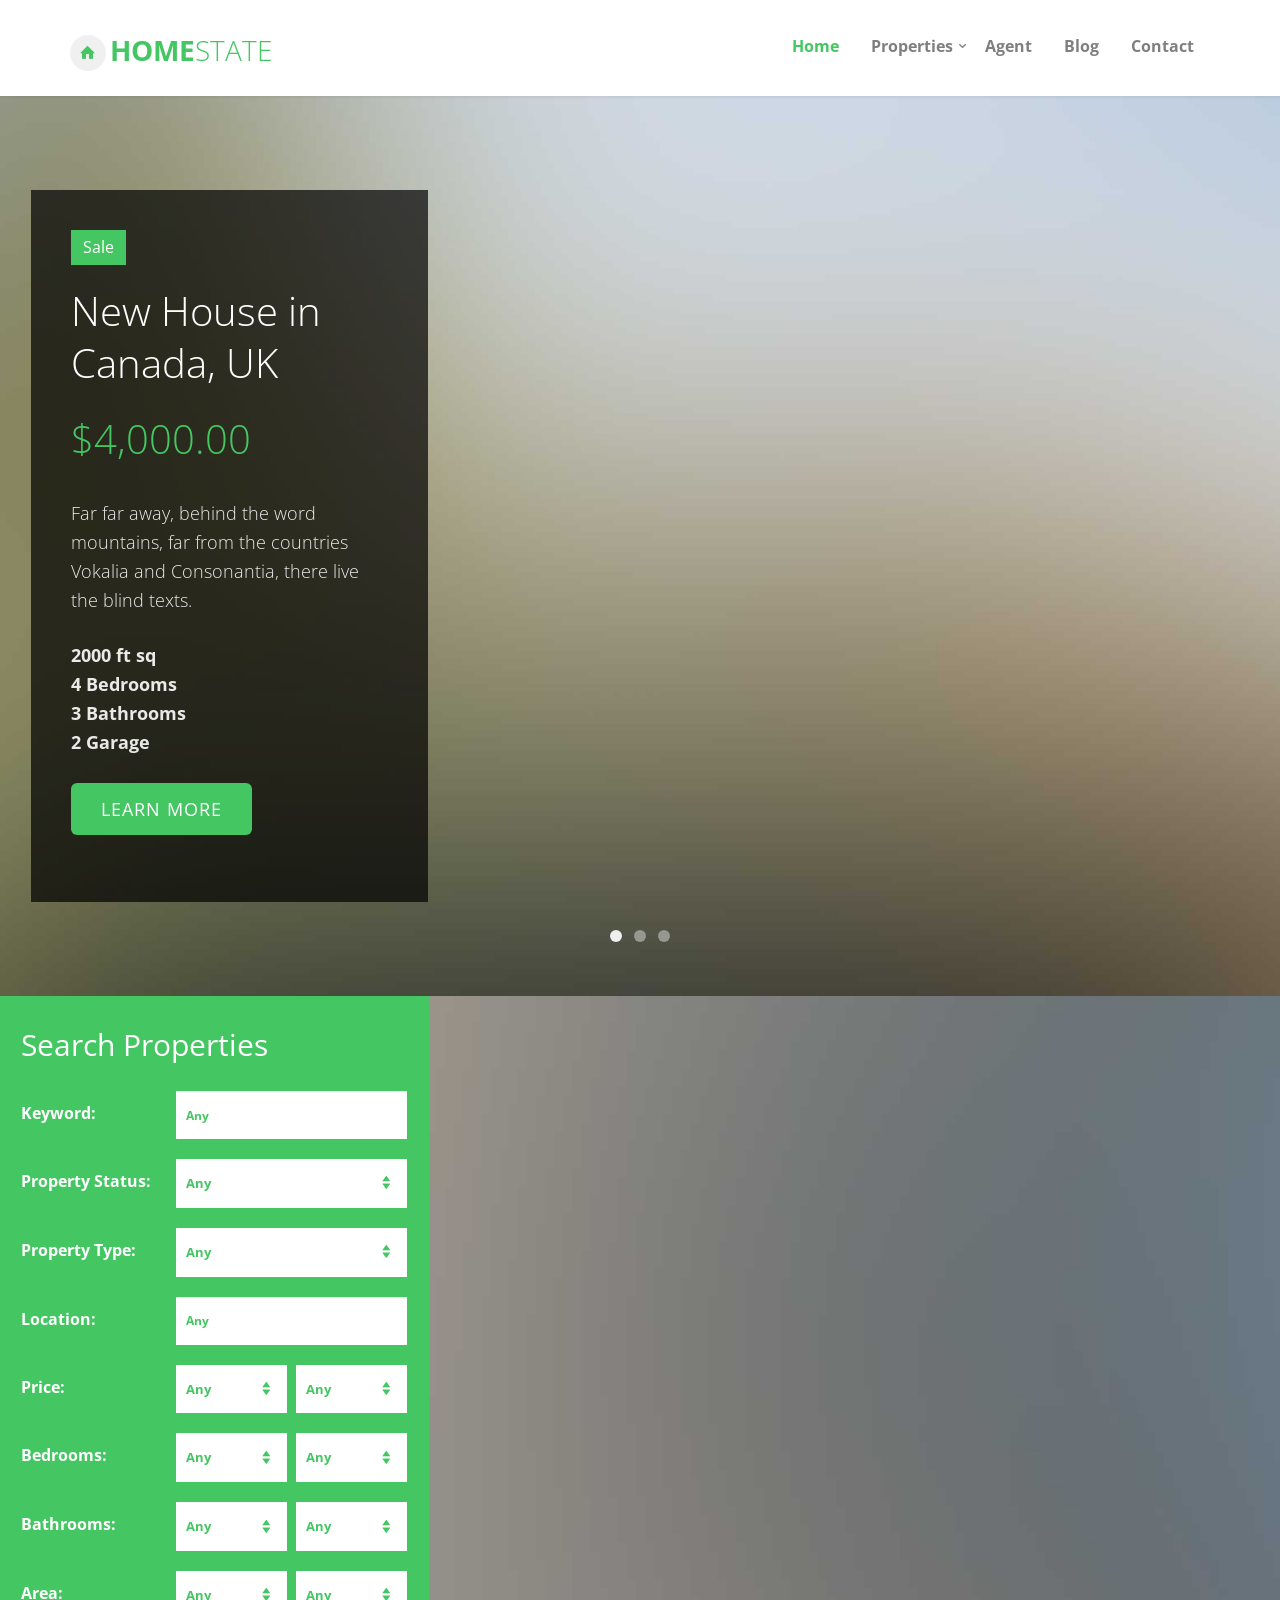
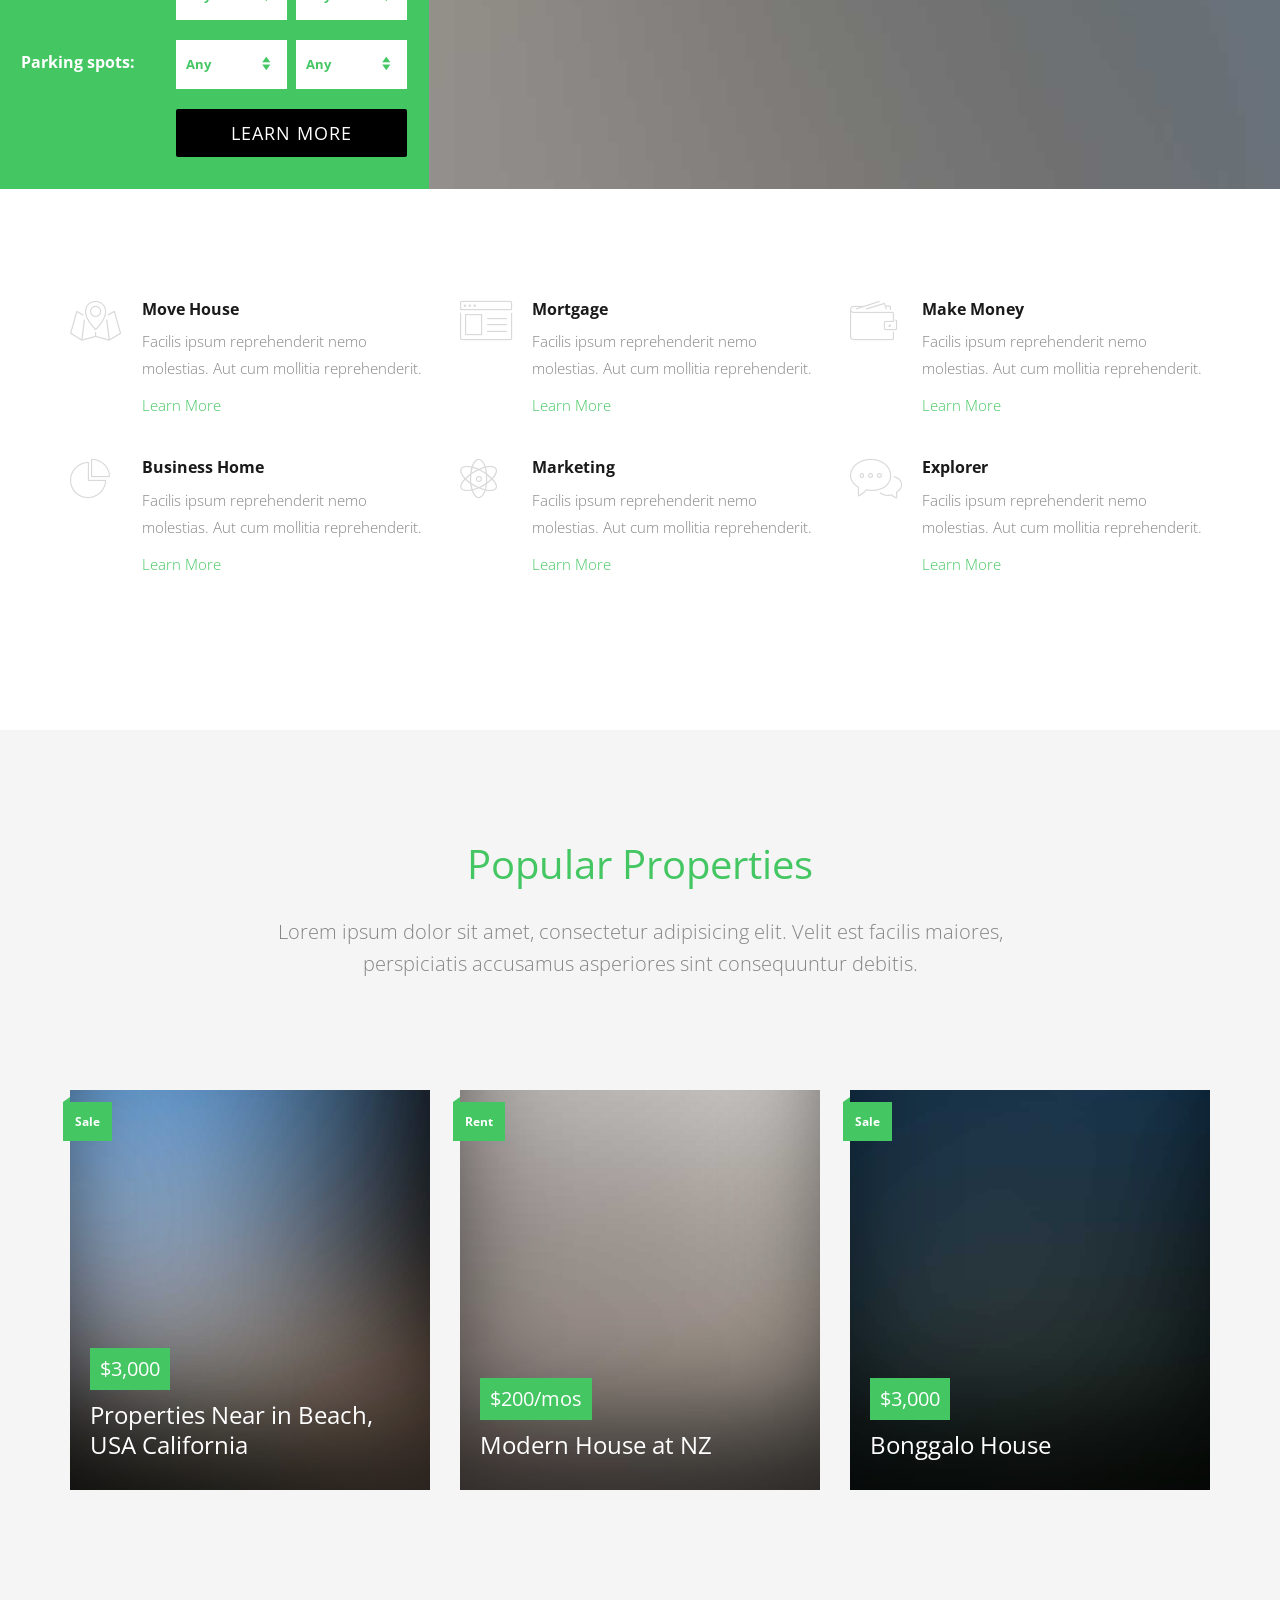
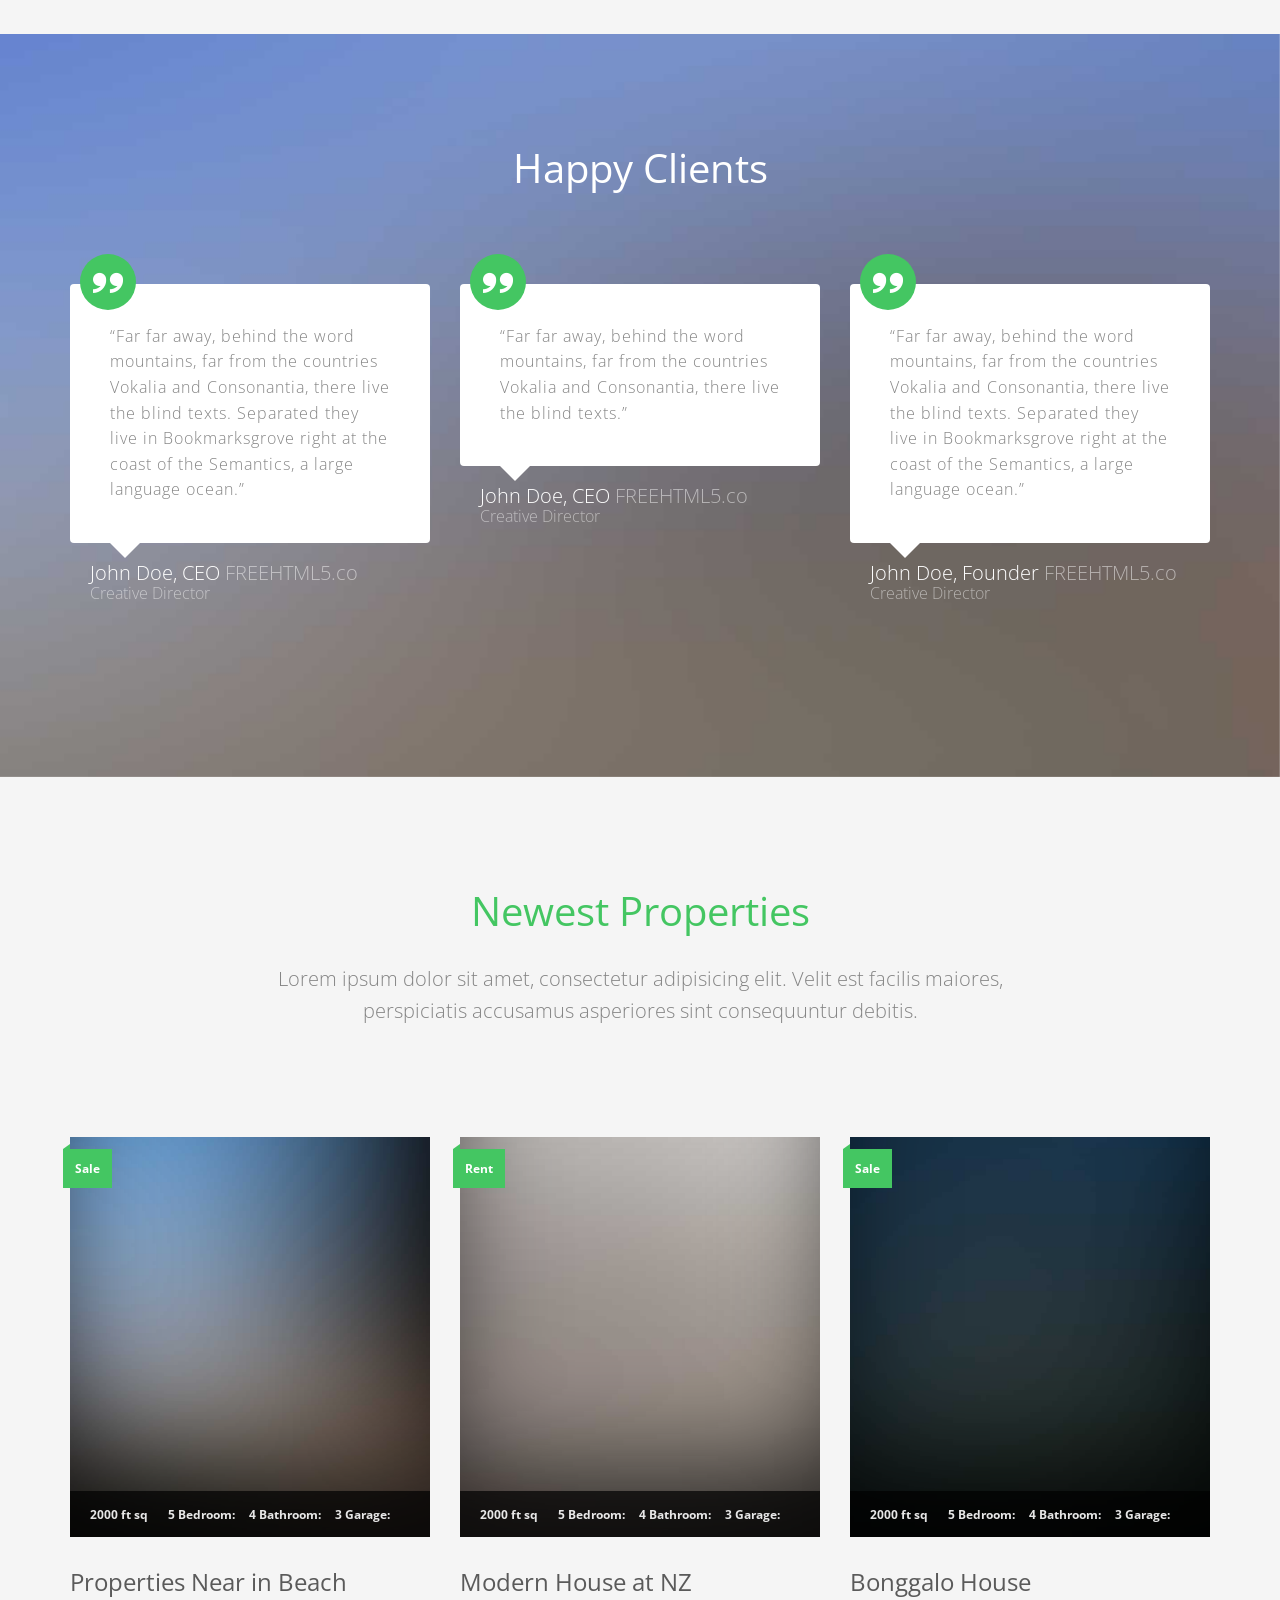
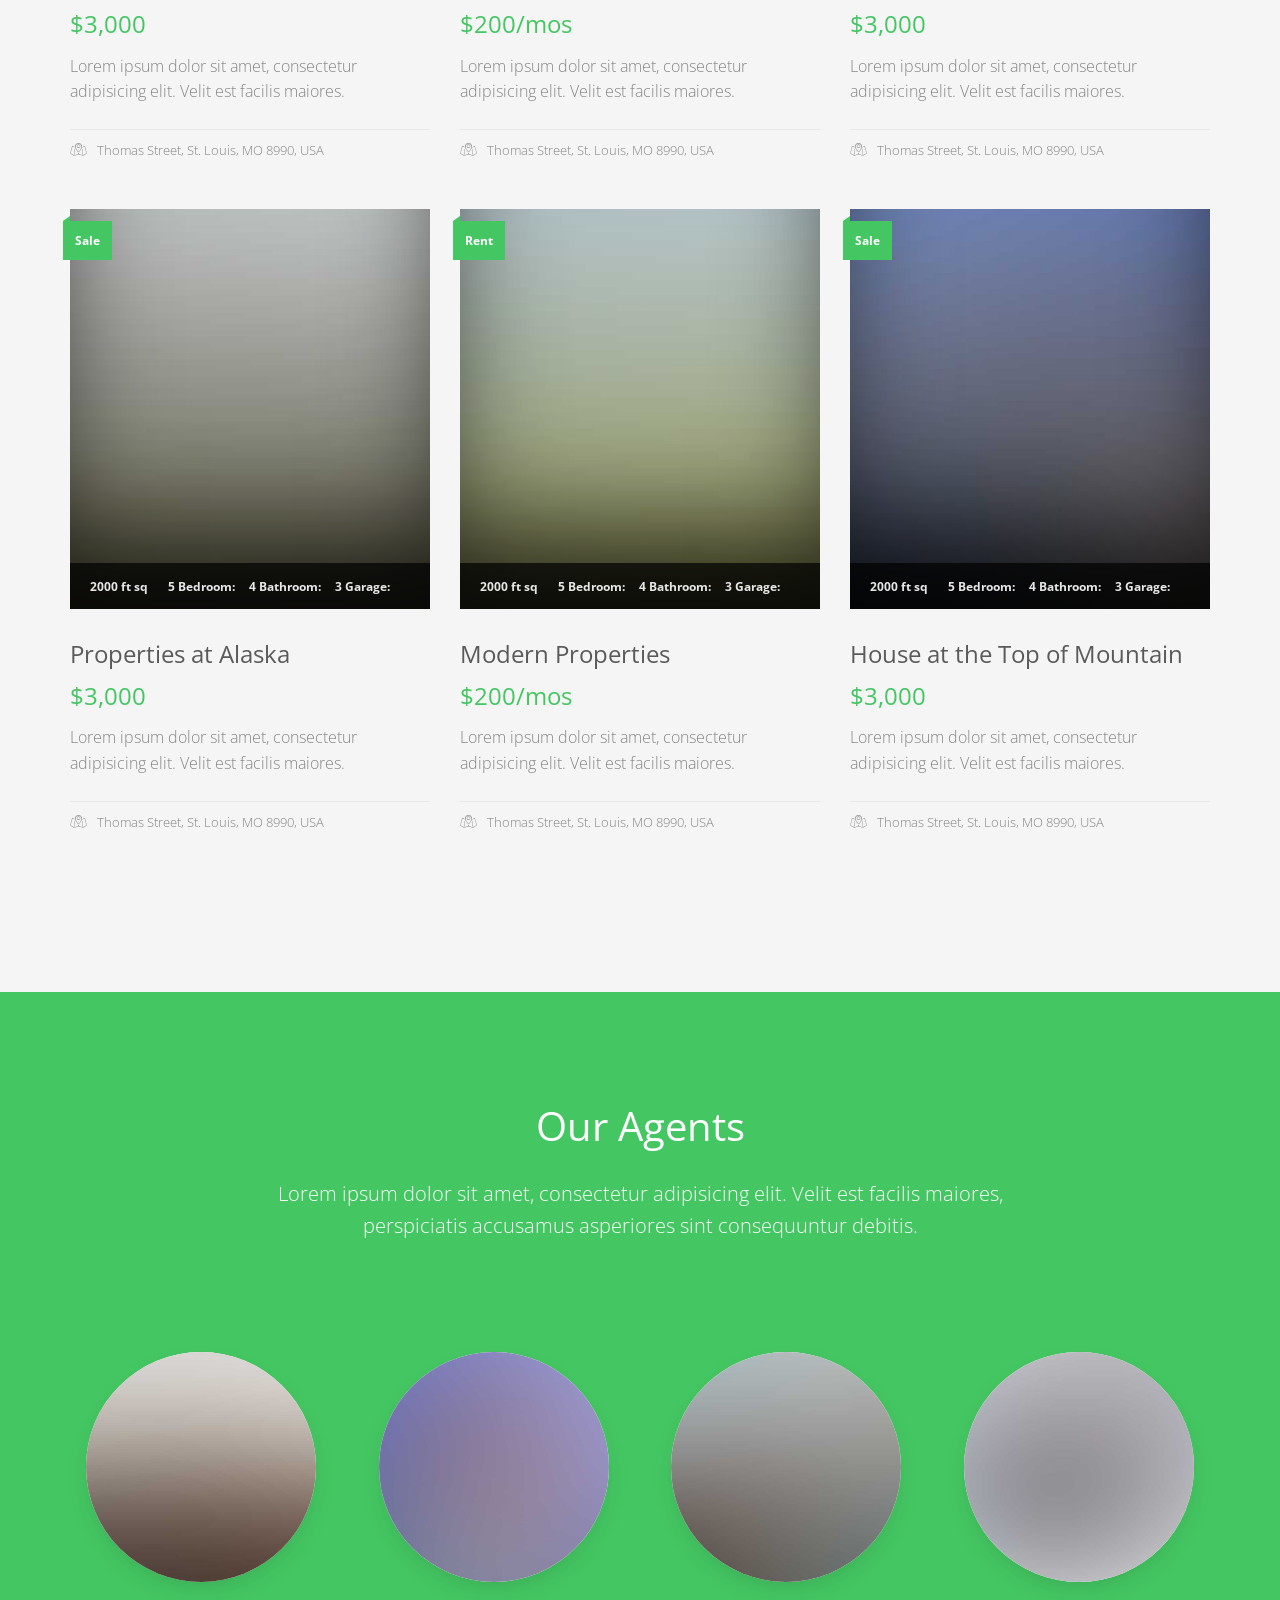
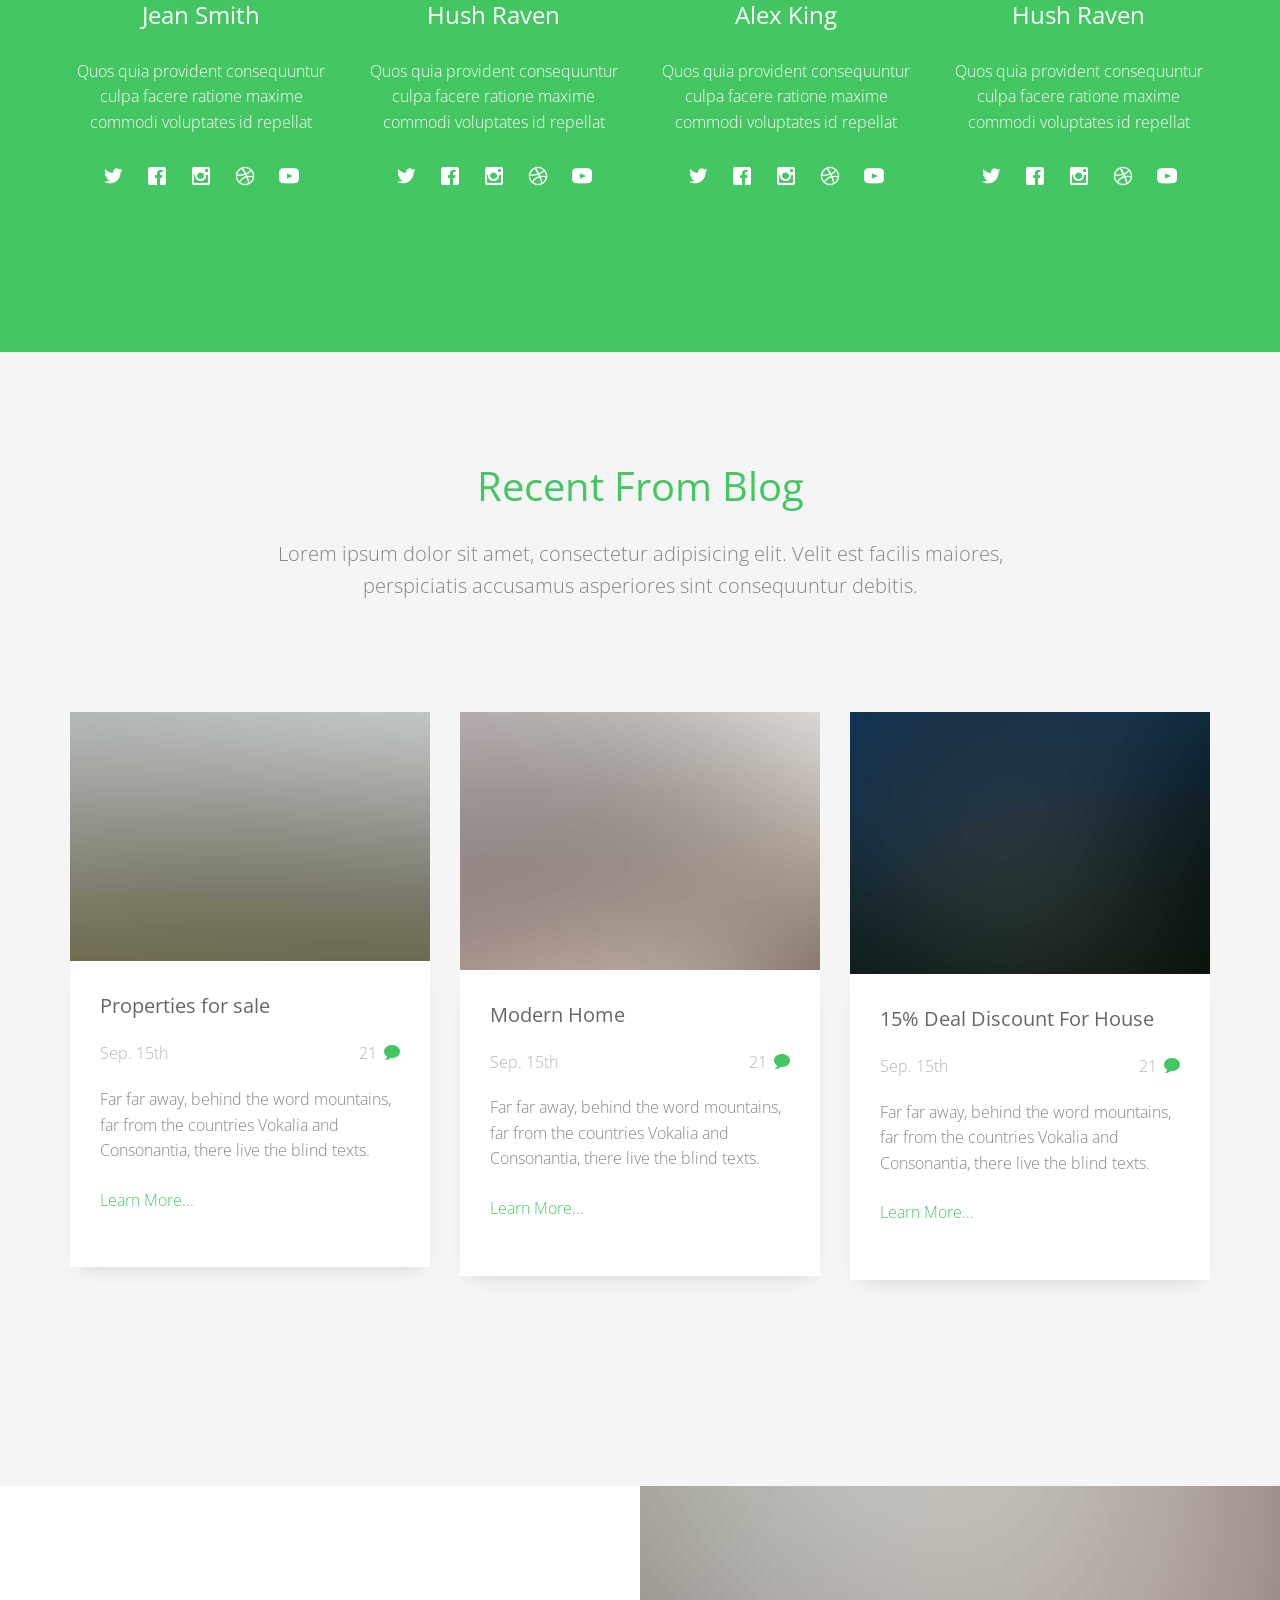
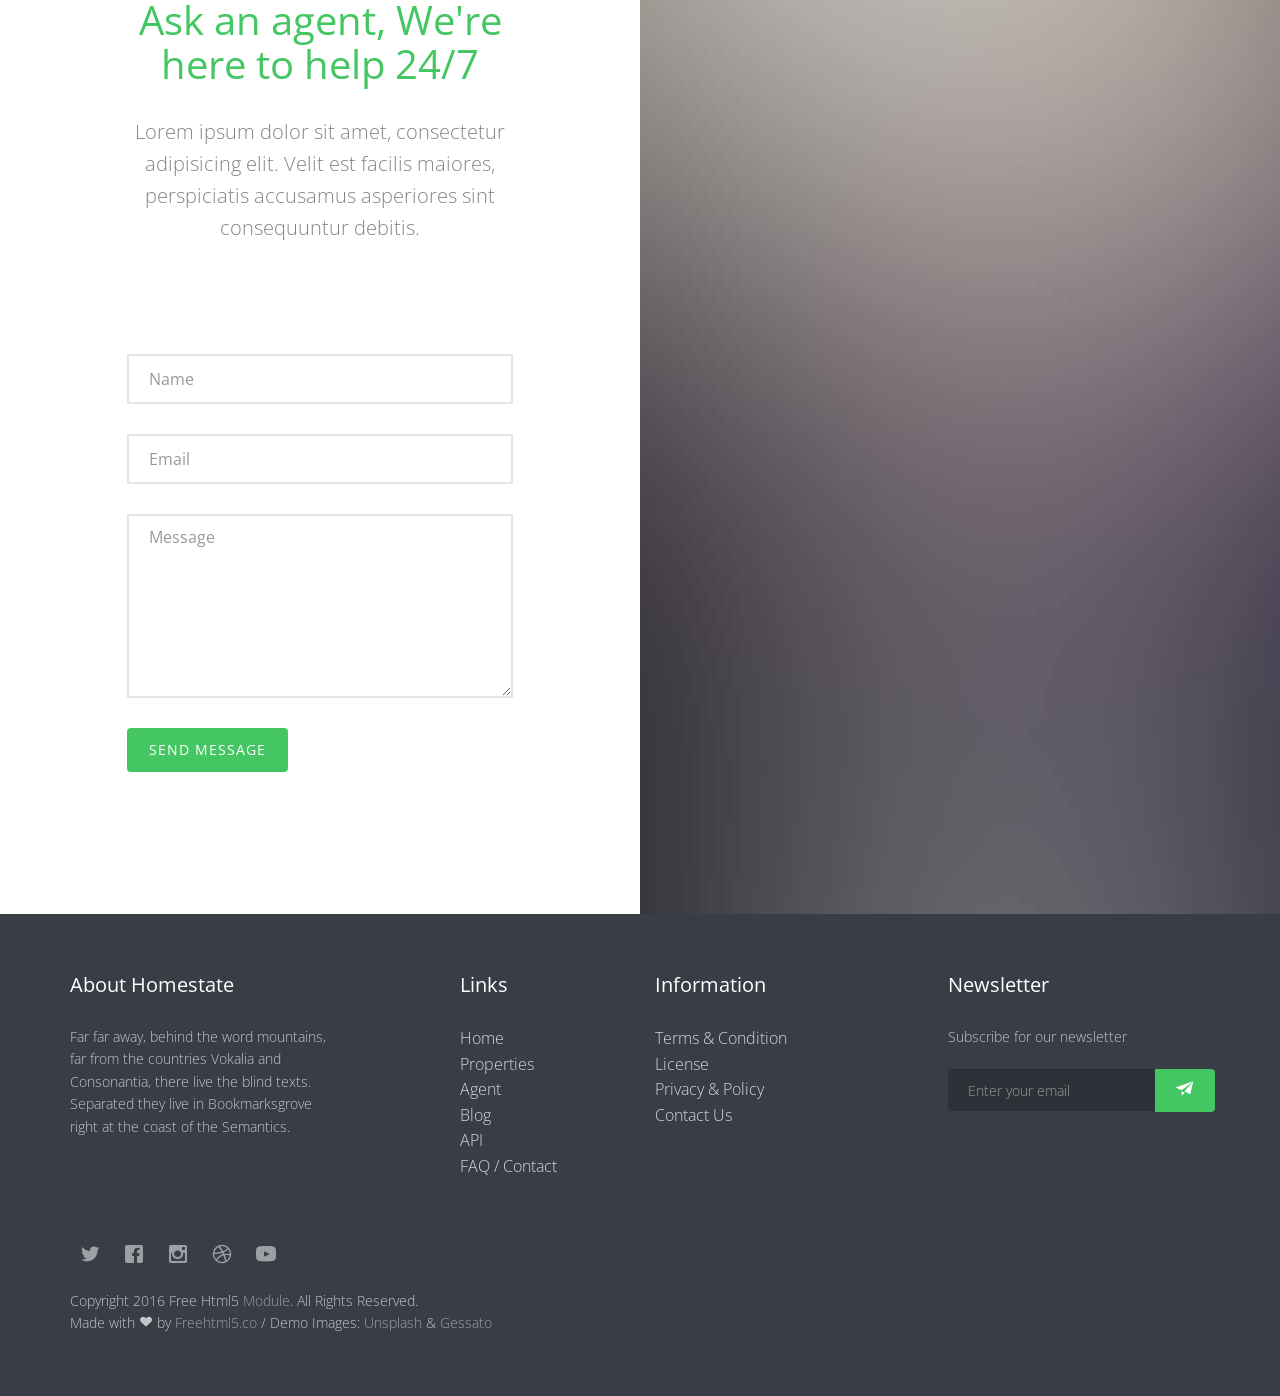
==== index.html @ 0d2f6bac "feat: initial commit" ====
<!DOCTYPE html>
<!--[if lt IE 7]>      <html class="no-js lt-ie9 lt-ie8 lt-ie7"> <![endif]-->
<!--[if IE 7]>         <html class="no-js lt-ie9 lt-ie8"> <![endif]-->
<!--[if IE 8]>         <html class="no-js lt-ie9"> <![endif]-->
<!--[if gt IE 8]><!--> <html class="no-js"> <!--<![endif]-->
	<head>
	<meta charset="utf-8">
	<meta http-equiv="X-UA-Compatible" content="IE=edge">
	<title>Homestate &mdash; 100% Free Fully Responsive HTML5 Template by FREEHTML5.co</title>
	<meta name="viewport" content="width=device-width, initial-scale=1">
	<meta name="description" content="Free HTML5 Template by FREEHTML5.CO" />
	<meta name="keywords" content="free html5, free template, free bootstrap, html5, css3, mobile first, responsive" />
	<meta name="author" content="FREEHTML5.CO" />

  <!-- 
	//////////////////////////////////////////////////////

	FREE HTML5 TEMPLATE 
	DESIGNED & DEVELOPED by FREEHTML5.CO
		
	Website: 		http://freehtml5.co/
	Email: 			info@freehtml5.co
	Twitter: 		http://twitter.com/fh5co
	Facebook: 		https://www.facebook.com/fh5co

	//////////////////////////////////////////////////////
	 -->

  	<!-- Facebook and Twitter integration -->
	<meta property="og:title" content=""/>
	<meta property="og:image" content=""/>
	<meta property="og:url" content=""/>
	<meta property="og:site_name" content=""/>
	<meta property="og:description" content=""/>
	<meta name="twitter:title" content="" />
	<meta name="twitter:image" content="" />
	<meta name="twitter:url" content="" />
	<meta name="twitter:card" content="" />

	<!-- Place favicon.ico and apple-touch-icon.png in the root directory -->
	<link rel="shortcut icon" href="favicon.ico">

	<link href='https://fonts.googleapis.com/css?family=Open+Sans:300,400,700,300' rel='stylesheet' type='text/css'>
	
	<!-- Animate.css -->
	<link rel="stylesheet" href="css/animate.css">
	<!-- Icomoon Icon Fonts-->
	<link rel="stylesheet" href="css/icomoon.css">
	<!-- Bootstrap  -->
	<link rel="stylesheet" href="css/bootstrap.css">
	<!-- Superfish -->
	<link rel="stylesheet" href="css/superfish.css">
	<!-- Flexslider  -->
	<link rel="stylesheet" href="css/flexslider.css">
	<!-- Magnific Popup -->
	<link rel="stylesheet" href="css/magnific-popup.css">
	<!-- Date Picker -->
	<link rel="stylesheet" href="css/bootstrap-datepicker.min.css">
	<!-- CS Select -->
	<link rel="stylesheet" href="css/cs-select.css">
	<link rel="stylesheet" href="css/cs-skin-border.css">
	
	<link rel="stylesheet" href="css/style.css">


	<!-- Modernizr JS -->
	<script src="js/modernizr-2.6.2.min.js"></script>
	<!-- FOR IE9 below -->
	<!--[if lt IE 9]>
	<script src="js/respond.min.js"></script>
	<![endif]-->

	</head>
	<body>
		<div id="fh5co-wrapper">
		<div id="fh5co-page">

		<header id="fh5co-header-section" class="sticky-banner">
			<div class="container">
				<div class="nav-header">
					<a href="#" class="js-fh5co-nav-toggle fh5co-nav-toggle dark"><i></i></a>
					<h1 id="fh5co-logo"><a href="index.html"><i class="icon-home"></i>Home<span>state</span></a></h1>
					<!-- START #fh5co-menu-wrap -->
					<nav id="fh5co-menu-wrap" role="navigation">
						<ul class="sf-menu" id="fh5co-primary-menu">
							<li class="active"><a href="index.html">Home</a></li>
							<li>
								<a href="properties.html" class="fh5co-sub-ddown">Properties</a>
								<ul class="fh5co-sub-menu">
									<li><a href="#">Family</a></li>
									<li><a href="#">CSS3 &amp; HTML5</a></li>
									<li><a href="#">Angular JS</a></li>
									<li><a href="#">Node JS</a></li>
									<li><a href="#">Django &amp; Python</a></li>
								</ul>
							</li>
							<li><a href="agent.html">Agent</a></li>
							<li><a href="blog.html">Blog</a></li>
							<li><a href="contact.html">Contact</a></li>
						</ul>
					</nav>
				</div>
			</div>
		</header>

		<!-- end:header-top -->

		<aside id="fh5co-hero" class="js-fullheight">
			<div class="flexslider js-fullheight">
				<ul class="slides">
			   	<li style="background-image: url(images/img_bg_1.jpg);">
			   		<div class="container-fluid">
			   			<div class="row">
				   			<div class="col-md-4 col-md-offset-4 col-md-pull-4 js-fullheight slider-text">
				   				<div class="slider-text-inner">
				   					<div class="desc">
				   						<span class="status">Sale</span>
				   						<h1>New House in Canada, UK</h1>
											<h2 class="price">$4,000.00</h2>
											<p>Far far away, behind the word mountains, far from the countries Vokalia and Consonantia, there live the blind texts.</p>
											<p class="details">
												<span>2000 ft sq</span>
												<span>4 Bedrooms</span>
												<span>3 Bathrooms</span>
												<span>2 Garage</span>
											</p>
											<p><a class="btn btn-primary btn-lg" href="#">Learn More</a></p>
				   					</div>
				   				</div>
				   			</div>
				   		</div>
			   		</div>
			   	</li>
			   	<li style="background-image: url(images/img_bg_2.jpg);">
			   		<div class="container-fluid">
			   			<div class="row">
				   			<div class="col-md-4 col-md-offset-4 col-md-pull-4 js-fullheight slider-text">
				   				<div class="slider-text-inner">
				   					<div class="desc">
				   						<span class="status">Rent</span>
				   						<h1>New House in Canada, UK</h1>
											<h2 class="price">$2000/mos</h2>
											<p>Far far away, behind the word mountains, far from the countries Vokalia and Consonantia, there live the blind texts.</p>
											<p class="details">
												<span>2000 ft sq</span>
												<span>4 Bedrooms</span>
												<span>3 Bathrooms</span>
												<span>2 Garage</span>
											</p>
											<p><a class="btn btn-primary btn-lg" href="#">Learn More</a></p>
				   					</div>
				   				</div>
				   			</div>
				   		</div>
			   		</div>
			   	</li>
			   	<li style="background-image: url(images/img_bg_3.jpg);">
			   		<div class="container-fluid">
			   			<div class="row">
				   			<div class="col-md-4 col-md-offset-4 col-md-pull-4 js-fullheight slider-text">
				   				<div class="slider-text-inner">
				   					<div class="desc">
				   						<span class="status">Sale</span>
				   						<h1>New House in Canada, UK</h1>
											<h2 class="price">$4,000.00</h2>
											<p>Far far away, behind the word mountains, far from the countries Vokalia and Consonantia, there live the blind texts.</p>
											<p class="details">
												<span>2000 ft sq</span>
												<span>4 Bedrooms</span>
												<span>3 Bathrooms</span>
												<span>2 Garage</span>
											</p>
											<p><a class="btn btn-primary btn-lg" href="#">Learn More</a></p>
				   					</div>
				   				</div>
				   			</div>
				   		</div>
			   		</div>
			   	</li>		   	
			  	</ul>
		  	</div>
		</aside>

		<div id="fh5co-search-map">
			<div class="search-property">
				<div class="s-holder">
					<h2>Search Properties</h2>
					<div class="row">
						<div class="col-xxs-12 col-xs-12">
							<div class="input-field">
								<label for="from">Keyword:</label>
								<input type="text" class="form-control" id="from-place" placeholder="Any"/>
							</div>
						</div>
						<div class="col-xxs-12 col-xs-12">
							<section>
								<label for="class">Property Status:</label>
								<select class="cs-select cs-skin-border">
									<option value="" disabled selected>Any</option>
									<option value="1">Rent</option>
									<option value="2">Sale</option>
								</select>
							</section>
						</div>
						<div class="col-xxs-12 col-xs-12">
							<section>
								<label for="class">Property Type:</label>
								<select class="cs-select cs-skin-border input-half">
									<option value="" disabled selected>Any</option>
									<option value="1">Building</option>
									<option value="2">Office</option>
								</select>
							</section>
						</div>
						<div class="col-xxs-12 col-xs-12">
							<div class="input-field">
								<label for="from">Location:</label>
								<input type="text" class="form-control" id="from-place" placeholder="Any"/>
							</div>
						</div>
						<div class="col-xxs-12 col-xs-12">
							<section>
								<label for="class">Price:</label>
								<div class="wide">
									<select class="cs-select cs-select-half cs-skin-border input-half">
										<option value="" disabled selected>Any</option>
										<option value="1">Building</option>
										<option value="2">Office</option>
									</select>
									<select class="cs-select cs-select-half cs-skin-border input-half">
										<option value="" disabled selected>Any</option>
										<option value="1">Building</option>
										<option value="2">Office</option>
									</select>
								</div>
							</section>
						</div>
						<div class="col-xxs-12 col-xs-12">
							<section>
								<label for="class">Bedrooms:</label>
								<div class="wide">
									<select class="cs-select cs-select-half cs-skin-border input-half">
										<option value="" disabled selected>Any</option>
										<option value="1">Building</option>
										<option value="2">Office</option>
									</select>
									<select class="cs-select cs-select-half cs-skin-border input-half">
										<option value="" disabled selected>Any</option>
										<option value="1">Building</option>
										<option value="2">Office</option>
									</select>
								</div>
							</section>
						</div>
						<div class="col-xxs-12 col-xs-12">
							<section>
								<label for="class">Bathrooms:</label>
								<div class="wide">
									<select class="cs-select cs-select-half cs-skin-border input-half">
										<option value="" disabled selected>Any</option>
										<option value="1">Building</option>
										<option value="2">Office</option>
									</select>
									<select class="cs-select cs-select-half cs-skin-border input-half">
										<option value="" disabled selected>Any</option>
										<option value="1">Building</option>
										<option value="2">Office</option>
									</select>
								</div>
							</section>
						</div>
						<div class="col-xxs-12 col-xs-12">
							<section>
								<label for="class">Area:</label>
								<div class="wide">
									<select class="cs-select cs-select-half cs-skin-border input-half">
										<option value="" disabled selected>Any</option>
										<option value="1">Building</option>
										<option value="2">Office</option>
									</select>
									<select class="cs-select cs-select-half cs-skin-border input-half">
										<option value="" disabled selected>Any</option>
										<option value="1">Building</option>
										<option value="2">Office</option>
									</select>
								</div>
							</section>
						</div>
						<div class="col-xxs-12 col-xs-12">
							<section>
								<label for="class">Parking spots:</label>
								<div class="wide">
									<select class="cs-select cs-select-half cs-skin-border input-half">
										<option value="" disabled selected>Any</option>
										<option value="1">Building</option>
										<option value="2">Office</option>
									</select>
									<select class="cs-select cs-select-half cs-skin-border input-half">
										<option value="" disabled selected>Any</option>
										<option value="1">Building</option>
										<option value="2">Office</option>
									</select>
								</div>
							</section>
						</div>
						<div class="col-xxs-12 col-xs-12 text-center">
							<p><a class="btn btn-primary btn-lg" href="#">Learn More</a></p>
						</div>
					</div>
				</div>
			</div>
			<div class="map" style="background-image: url(images/cover_bg_1.jpg);">
			</div>
		</div>

		<div id="fh5co-features">
			<div class="container">
				<div class="row">
					<div class="col-md-4 animate-box">

						<div class="feature-left">
							<span class="icon">
								<i class="icon-map"></i>
							</span>
							<div class="feature-copy">
								<h3>Move House</h3>
								<p>Facilis ipsum reprehenderit nemo molestias. Aut cum mollitia reprehenderit.</p>
								<p><a href="#">Learn More</a></p>
							</div>
						</div>

					</div>

					<div class="col-md-4 animate-box">
						<div class="feature-left">
							<span class="icon">
								<i class="icon-browser"></i>
							</span>
							<div class="feature-copy">
								<h3>Mortgage</h3>
								<p>Facilis ipsum reprehenderit nemo molestias. Aut cum mollitia reprehenderit.</p>
								<p><a href="#">Learn More</a></p>
							</div>
						</div>
					</div>
					<div class="col-md-4 animate-box">
						<div class="feature-left">
							<span class="icon">
								<i class="icon-wallet"></i>
							</span>
							<div class="feature-copy">
								<h3>Make Money</h3>
								<p>Facilis ipsum reprehenderit nemo molestias. Aut cum mollitia reprehenderit.</p>
								<p><a href="#">Learn More</a></p>
							</div>
						</div>
					</div>
				</div>
				<div class="row">
					<div class="col-md-4 animate-box">

						<div class="feature-left">
							<span class="icon">
								<i class="icon-piechart"></i>
							</span>
							<div class="feature-copy">
								<h3>Business Home</h3>
								<p>Facilis ipsum reprehenderit nemo molestias. Aut cum mollitia reprehenderit.</p>
								<p><a href="#">Learn More</a></p>
							</div>
						</div>

					</div>

					<div class="col-md-4 animate-box">
						<div class="feature-left">
							<span class="icon">
								<i class="icon-genius"></i>
							</span>
							<div class="feature-copy">
								<h3>Marketing</h3>
								<p>Facilis ipsum reprehenderit nemo molestias. Aut cum mollitia reprehenderit.</p>
								<p><a href="#">Learn More</a></p>
							</div>
						</div>

					</div>
					<div class="col-md-4 animate-box">
						<div class="feature-left">
							<span class="icon">
								<i class="icon-chat"></i>
							</span>
							<div class="feature-copy">
								<h3>Explorer</h3>
								<p>Facilis ipsum reprehenderit nemo molestias. Aut cum mollitia reprehenderit.</p>
								<p><a href="#">Learn More</a></p>
							</div>
						</div>
					</div>
				</div>
			</div>
		</div>

		<div id="fh5co-popular-properties" class="fh5co-section-gray">
			<div class="container">
				<div class="row">
					<div class="col-md-8 col-md-offset-2 text-center heading-section animate-box">
						<h3>Popular Properties</h3>
						<p>Lorem ipsum dolor sit amet, consectetur adipisicing elit. Velit est facilis maiores, perspiciatis accusamus asperiores sint consequuntur debitis.</p>
					</div>
				</div>
				<div class="row">
					<div class="col-md-4 animate-box">
						<a href="#" class="fh5co-property" style="background-image: url(images/property-1.jpg);">
							<span class="status">Sale</span>
							<div class="prop-details">
								<span class="price">$3,000</span>
								<h3>Properties Near in Beach, USA California</h3>
							</div>
						</a>
					</div>
					<div class="col-md-4 animate-box">
						<a href="#" class="fh5co-property" style="background-image: url(images/property-2.jpg);">
							<span class="status">Rent</span>
							<div class="prop-details">
								<span class="price">$200/mos</span>
								<h3>Modern House at NZ</h3>
							</div>
						</a>
					</div>
					<div class="col-md-4 animate-box">
						<a href="#" class="fh5co-property" style="background-image: url(images/property-3.jpg);">
							<span class="status">Sale</span>
							<div class="prop-details">
								<span class="price">$3,000</span>
								<h3>Bonggalo House</h3>
							</div>
						</a>
					</div>
				</div>
			</div>
		</div>

		<div id="fh5co-testimonial" style="background-image:url(images/img_bg_2.jpg);">
			<div class="container">
				<div class="row animate-box">
					<div class="col-md-8 col-md-offset-2 text-center fh5co-heading">
						<h2>Happy Clients</h2>
					</div>
				</div>
				<div class="row">
					<div class="col-md-4">
						<div class="box-testimony animate-box">
							<blockquote>
								<span class="quote"><span><i class="icon-quotes-right"></i></span></span>
								<p>&ldquo;Far far away, behind the word mountains, far from the countries Vokalia and Consonantia, there live the blind texts. Separated they live in Bookmarksgrove right at the coast of the Semantics, a large language ocean.&rdquo;</p>
							</blockquote>
							<p class="author">John Doe, CEO <a href="http://freehtml5.co/" target="_blank">FREEHTML5.co</a> <span class="subtext">Creative Director</span></p>
						</div>
						
					</div>
					<div class="col-md-4">
						<div class="box-testimony animate-box">
							<blockquote>
								<span class="quote"><span><i class="icon-quotes-right"></i></span></span>
								<p>&ldquo;Far far away, behind the word mountains, far from the countries Vokalia and Consonantia, there live the blind texts.&rdquo;</p>
							</blockquote>
							<p class="author">John Doe, CEO <a href="http://freehtml5.co/" target="_blank">FREEHTML5.co</a> <span class="subtext">Creative Director</span></p>
						</div>
						
						
					</div>
					<div class="col-md-4">
						<div class="box-testimony animate-box">
							<blockquote>
								<span class="quote"><span><i class="icon-quotes-right"></i></span></span>
								<p>&ldquo;Far far away, behind the word mountains, far from the countries Vokalia and Consonantia, there live the blind texts. Separated they live in Bookmarksgrove right at the coast of the Semantics, a large language ocean.&rdquo;</p>
							</blockquote>
							<p class="author">John Doe, Founder <a href="#">FREEHTML5.co</a> <span class="subtext">Creative Director</span></p>
						</div>
						
					</div>
				</div>
			</div>
		</div>

		<div id="fh5co-properties" class="fh5co-section-gray">
			<div class="container">
				<div class="row">
					<div class="col-md-8 col-md-offset-2 text-center heading-section animate-box">
						<h3>Newest Properties</h3>
						<p>Lorem ipsum dolor sit amet, consectetur adipisicing elit. Velit est facilis maiores, perspiciatis accusamus asperiores sint consequuntur debitis.</p>
					</div>
				</div>
				<div class="row">
					<div class="col-md-4 animate-box">
						<div class="property">
							<a href="#" class="fh5co-property" style="background-image: url(images/property-1.jpg);">
								<span class="status">Sale</span>
								<ul class="list-details">
									<li>2000 ft sq<li>
									<li>5 Bedroom:</li>
									<li>4 Bathroom:</li>
									<li>3 Garage:</li>
								</ul>
							</a>
							<div class="property-details">
								<h3>Properties Near in Beach</h3>
								<span class="price">$3,000</span>
								<p>Lorem ipsum dolor sit amet, consectetur adipisicing elit. Velit est facilis maiores.</p>
								<span class="address"><i class="icon-map"></i>Thomas Street, St. Louis, MO 8990, USA</span>
							</div>
						</div>
					</div>
					<div class="col-md-4 animate-box">
						<div class="property">
							<a href="#" class="fh5co-property" style="background-image: url(images/property-2.jpg);">
								<span class="status">Rent</span>
								<ul class="list-details">
									<li>2000 ft sq<li>
									<li>5 Bedroom:</li>
									<li>4 Bathroom:</li>
									<li>3 Garage:</li>
								</ul>
							</a>
							<div class="property-details">
								<h3>Modern House at NZ</h3>
								<span class="price">$200/mos</span>
								<p>Lorem ipsum dolor sit amet, consectetur adipisicing elit. Velit est facilis maiores.</p>
								<span class="address"><i class="icon-map"></i>Thomas Street, St. Louis, MO 8990, USA</span>
							</div>
						</div>
					</div>
					<div class="col-md-4 animate-box">
						<div class="property">
							<a href="#" class="fh5co-property" style="background-image: url(images/property-3.jpg);">
								<span class="status">Sale</span>
								<ul class="list-details">
									<li>2000 ft sq<li>
									<li>5 Bedroom:</li>
									<li>4 Bathroom:</li>
									<li>3 Garage:</li>
								</ul>
							</a>
							<div class="property-details">
								<h3>Bonggalo House</h3>
								<span class="price">$3,000</span>
								<p>Lorem ipsum dolor sit amet, consectetur adipisicing elit. Velit est facilis maiores.</p>
								<span class="address"><i class="icon-map"></i>Thomas Street, St. Louis, MO 8990, USA</span>						
							</div>
						</div>
					</div>
					<div class="col-md-4 animate-box">
						<div class="property">
							<a href="#" class="fh5co-property" style="background-image: url(images/property-4.jpg);">
								<span class="status">Sale</span>
								<ul class="list-details">
									<li>2000 ft sq<li>
									<li>5 Bedroom:</li>
									<li>4 Bathroom:</li>
									<li>3 Garage:</li>
								</ul>
							</a>
							<div class="property-details">
								<h3>Properties at Alaska</h3>
								<span class="price">$3,000</span>
								<p>Lorem ipsum dolor sit amet, consectetur adipisicing elit. Velit est facilis maiores.</p>
								<span class="address"><i class="icon-map"></i>Thomas Street, St. Louis, MO 8990, USA</span>
							</div>
						</div>
					</div>
					<div class="col-md-4 animate-box">
						<div class="property">
							<a href="#" class="fh5co-property" style="background-image: url(images/property-5.jpg);">
								<span class="status">Rent</span>
								<ul class="list-details">
									<li>2000 ft sq<li>
									<li>5 Bedroom:</li>
									<li>4 Bathroom:</li>
									<li>3 Garage:</li>
								</ul>
							</a>
							<div class="property-details">
								<h3>Modern Properties</h3>
								<span class="price">$200/mos</span>
								<p>Lorem ipsum dolor sit amet, consectetur adipisicing elit. Velit est facilis maiores.</p>
								<span class="address"><i class="icon-map"></i>Thomas Street, St. Louis, MO 8990, USA</span>
							</div>
						</div>
					</div>
					<div class="col-md-4 animate-box">
						<div class="property">
							<a href="#" class="fh5co-property" style="background-image: url(images/property-6.jpg);">
								<span class="status">Sale</span>
								<ul class="list-details">
									<li>2000 ft sq<li>
									<li>5 Bedroom:</li>
									<li>4 Bathroom:</li>
									<li>3 Garage:</li>
								</ul>
							</a>
							<div class="property-details">
								<h3>House at the Top of Mountain</h3>
								<span class="price">$3,000</span>
								<p>Lorem ipsum dolor sit amet, consectetur adipisicing elit. Velit est facilis maiores.</p>
								<span class="address"><i class="icon-map"></i>Thomas Street, St. Louis, MO 8990, USA</span>
							</div>
						</div>
					</div>
				</div>
			</div>
		</div>


		<div id="fh5co-about" class="fh5co-agent">
			<div class="container">
				<div class="row">
					<div class="col-md-8 col-md-offset-2 text-center heading-section animate-box">
						<h3>Our Agents</h3>
						<p>Lorem ipsum dolor sit amet, consectetur adipisicing elit. Velit est facilis maiores, perspiciatis accusamus asperiores sint consequuntur debitis.</p>
					</div>
				</div>
				<div class="row">
					<div class="col-sm-3 text-center animate-box" data-animate-effect="fadeIn">
						<div class="fh5co-staff">
							<img class="img-responsive" src="images/user-1.jpg" alt="Free HTML5 Templates by freeHTML5.co">
							<h3>Jean Smith</h3>
							<p>Quos quia provident consequuntur culpa facere ratione maxime commodi voluptates id repellat</p>
							<p class="fh5co-social-icons">
								<a href="#"><i class="icon-twitter2"></i></a>
								<a href="#"><i class="icon-facebook2"></i></a>
								<a href="#"><i class="icon-instagram"></i></a>
								<a href="#"><i class="icon-dribbble2"></i></a>
								<a href="#"><i class="icon-youtube"></i></a>
							</p>
						</div>
					</div>
					<div class="col-sm-3 text-center animate-box" data-animate-effect="fadeIn">
						<div class="fh5co-staff">
							<img class="img-responsive" src="images/user-2.jpg" alt="Free HTML5 Templates by freeHTML5.co">
							<h3>Hush Raven</h3>
							<p>Quos quia provident consequuntur culpa facere ratione maxime commodi voluptates id repellat</p>
							<p class="fh5co-social-icons">
								<a href="#"><i class="icon-twitter2"></i></a>
								<a href="#"><i class="icon-facebook2"></i></a>
								<a href="#"><i class="icon-instagram"></i></a>
								<a href="#"><i class="icon-dribbble2"></i></a>
								<a href="#"><i class="icon-youtube"></i></a>
							</p>
						</div>
					</div>
					<div class="col-sm-3 text-center animate-box" data-animate-effect="fadeIn">
						<div class="fh5co-staff">
							<img class="img-responsive" src="images/user-3.jpg" alt="Free HTML5 Templates by freeHTML5.co">
							<h3>Alex King</h3>
							<p>Quos quia provident consequuntur culpa facere ratione maxime commodi voluptates id repellat</p>
							<p class="fh5co-social-icons">
								<a href="#"><i class="icon-twitter2"></i></a>
								<a href="#"><i class="icon-facebook2"></i></a>
								<a href="#"><i class="icon-instagram"></i></a>
								<a href="#"><i class="icon-dribbble2"></i></a>
								<a href="#"><i class="icon-youtube"></i></a>
							</p>
						</div>
					</div>
					<div class="col-sm-3 text-center animate-box" data-animate-effect="fadeIn">
						<div class="fh5co-staff">
							<img class="img-responsive" src="images/user-4.jpg" alt="Free HTML5 Templates by freeHTML5.co">
							<h3>Hush Raven</h3>
							<p>Quos quia provident consequuntur culpa facere ratione maxime commodi voluptates id repellat</p>
							<p class="fh5co-social-icons">
								<a href="#"><i class="icon-twitter2"></i></a>
								<a href="#"><i class="icon-facebook2"></i></a>
								<a href="#"><i class="icon-instagram"></i></a>
								<a href="#"><i class="icon-dribbble2"></i></a>
								<a href="#"><i class="icon-youtube"></i></a>
							</p>
						</div>
					</div>
				</div>
			</div>
		</div>

		<div id="fh5co-blog-section" class="fh5co-section-gray">
			<div class="container">
				<div class="row">
					<div class="col-md-8 col-md-offset-2 text-center heading-section animate-box">
						<h3>Recent From Blog</h3>
						<p>Lorem ipsum dolor sit amet, consectetur adipisicing elit. Velit est facilis maiores, perspiciatis accusamus asperiores sint consequuntur debitis.</p>
					</div>
				</div>
			</div>
			<div class="container">
				<div class="row row-bottom-padded-md">
					<div class="col-lg-4 col-md-4 col-sm-6">
						<div class="fh5co-blog animate-box">
							<a href="#"><img class="img-responsive" src="images/property-4.jpg" alt=""></a>
							<div class="blog-text">
								<div class="prod-title">
									<h3><a href="#">Properties for sale</a></h3>
									<span class="posted_by">Sep. 15th</span>
									<span class="comment"><a href="">21<i class="icon-bubble2"></i></a></span>
									<p>Far far away, behind the word mountains, far from the countries Vokalia and Consonantia, there live the blind texts.</p>
									<p><a href="#">Learn More...</a></p>
								</div>
							</div> 
						</div>
					</div>
					<div class="col-lg-4 col-md-4 col-sm-6">
						<div class="fh5co-blog animate-box">
							<a href="#"><img class="img-responsive" src="images/property-2.jpg" alt=""></a>
							<div class="blog-text">
								<div class="prod-title">
									<h3><a href="#">Modern Home</a></h3>
									<span class="posted_by">Sep. 15th</span>
									<span class="comment"><a href="">21<i class="icon-bubble2"></i></a></span>
									<p>Far far away, behind the word mountains, far from the countries Vokalia and Consonantia, there live the blind texts.</p>
									<p><a href="#">Learn More...</a></p>
								</div>
							</div> 
						</div>
					</div>
					<div class="clearfix visible-sm-block"></div>
					<div class="col-lg-4 col-md-4 col-sm-6">
						<div class="fh5co-blog animate-box">
							<a href="#"><img class="img-responsive" src="images/property-3.jpg" alt=""></a>
							<div class="blog-text">
								<div class="prod-title">
									<h3><a href="#">15% Deal Discount For House</a></h3>
									<span class="posted_by">Sep. 15th</span>
									<span class="comment"><a href="">21<i class="icon-bubble2"></i></a></span>
									<p>Far far away, behind the word mountains, far from the countries Vokalia and Consonantia, there live the blind texts.</p>
									<p><a href="#">Learn More...</a></p>
								</div>
							</div> 
						</div>
					</div>
					<div class="clearfix visible-md-block"></div>
				</div>
			</div>
		</div>
		<!-- fh5co-blog-section -->
		<div id="fh5co-contact" class="fh5co-contact">
			<div class="half-contact">
				<div class="container-fluid">
					<div class="row">
						<div class="col-md-12 col-md-offset-0 text-center heading-section animate-box">
							<h3>Ask an agent, We're here to help 24/7</h3>
							<p>Lorem ipsum dolor sit amet, consectetur adipisicing elit. Velit est facilis maiores, perspiciatis accusamus asperiores sint consequuntur debitis.</p>
						</div>
					</div>
					<div class="row">
						<div class="col-md-12 animate-box">
							<div class="row">
								<div class="col-md-12">
									<div class="form-group">
										<input type="text" class="form-control" placeholder="Name">
									</div>
								</div>
								<div class="col-md-12">
									<div class="form-group">
										<input type="text" class="form-control" placeholder="Email">
									</div>
								</div>
								<div class="col-md-12">
									<div class="form-group">
										<textarea name="" class="form-control" id="" cols="30" rows="7" placeholder="Message"></textarea>
									</div>
								</div>
								<div class="col-md-12">
									<div class="form-group">
										<input type="submit" value="Send Message" class="btn btn-primary">
									</div>
								</div>
							</div>
						</div>
					</div>
				</div>
			</div>
			<div class="half-bg" style="background-image: url(images/cover_bg_2.jpg);"></div>
		</div>
		<footer>
			<div id="footer">
				<div class="container">
					<div class="row row-bottom-padded-md">
						<div class="col-md-3">
							<h3 class="section-title">About Homestate</h3>
							<p>Far far away, behind the word mountains, far from the countries Vokalia and Consonantia, there live the blind texts. Separated they live in Bookmarksgrove right at the coast of the Semantics.</p>
						</div>
						
						<div class="col-md-3 col-md-push-1">
							<h3 class="section-title">Links</h3>
							<ul>
								<li><a href="#">Home</a></li>
								<li><a href="#">Properties</a></li>
								<li><a href="#">Agent</a></li>
								<li><a href="#">Blog</a></li>
								<li><a href="#">API</a></li>
								<li><a href="#">FAQ / Contact</a></li>
							</ul>
						</div>

						<div class="col-md-3">
							<h3 class="section-title">Information</h3>
							<ul>
								<li><a href="#">Terms &amp; Condition</a></li>
								<li><a href="#">License</a></li>
								<li><a href="#">Privacy &amp; Policy</a></li>
								<li><a href="#">Contact Us</a></li>
							</ul>
						</div>
						<div class="col-md-3">
							<h3 class="section-title">Newsletter</h3>
							<p>Subscribe for our newsletter</p>
							<form class="form-inline" id="fh5co-header-subscribe">
								<div class="row">
									<div class="col-md-12 col-md-offset-0">
										<div class="form-group">
											<input type="text" class="form-control" id="email" placeholder="Enter your email">
											<button type="submit" class="btn btn-default"><i class="icon-paper-plane"></i></button>
										</div>
									</div>
								</div>
							</form>
						</div>
					</div>
					<div class="row">
						<div class="col-md-12">
							<p class="fh5co-social-icons">
								<a href="#"><i class="icon-twitter2"></i></a>
								<a href="#"><i class="icon-facebook2"></i></a>
								<a href="#"><i class="icon-instagram"></i></a>
								<a href="#"><i class="icon-dribbble2"></i></a>
								<a href="#"><i class="icon-youtube"></i></a>
							</p>
							<p>Copyright 2016 Free Html5 <a href="#">Module</a>. All Rights Reserved. <br>Made with <i class="icon-heart3"></i> by <a href="http://freehtml5.co/" target="_blank">Freehtml5.co</a> / Demo Images: <a href="https://unsplash.com/" target="_blank">Unsplash</a> &amp; <a href="http://blog.gessato.com/" target="_blank">Gessato</a></p>
						</div>
					</div>
				</div>
			</div>
		</footer>

	

	</div>
	<!-- END fh5co-page -->

	</div>
	<!-- END fh5co-wrapper -->

	<!-- jQuery -->


	<script src="js/jquery.min.js"></script>
	<!-- jQuery Easing -->
	<script src="js/jquery.easing.1.3.js"></script>
	<!-- Bootstrap -->
	<script src="js/bootstrap.min.js"></script>
	<!-- Waypoints -->
	<script src="js/jquery.waypoints.min.js"></script>
	<script src="js/sticky.js"></script>
	<!-- Superfish -->
	<script src="js/hoverIntent.js"></script>
	<script src="js/superfish.js"></script>
	<!-- Flexslider -->
	<script src="js/jquery.flexslider-min.js"></script>
	<!-- Date Picker -->
	<script src="js/bootstrap-datepicker.min.js"></script>
	<!-- CS Select -->
	<script src="js/classie.js"></script>
	<script src="js/selectFx.js"></script>

	
	<!-- Main JS -->
	<script src="js/main.js"></script>

	</body>
</html>
---- css/icomoon.css ----
@font-face {
    font-family: 'icomoon';
    src:    url('fonts/icomoon.eot?1oniuf');
    src:    url('fonts/icomoon.eot?1oniuf#iefix') format('embedded-opentype'),
        url('fonts/icomoon.ttf?1oniuf') format('truetype'),
        url('fonts/icomoon.woff?1oniuf') format('woff'),
        url('fonts/icomoon.svg?1oniuf#icomoon') format('svg');
    font-weight: normal;
    font-style: normal;
}

[class^="icon-"], [class*=" icon-"] {
    /* use !important to prevent issues with browser extensions that change fonts */
    font-family: 'icomoon' !important;
    speak: none;
    font-style: normal;
    font-weight: normal;
    font-variant: normal;
    text-transform: none;
    line-height: 1;

    /* Better Font Rendering =========== */
    -webkit-font-smoothing: antialiased;
    -moz-osx-font-smoothing: grayscale;
}

.icon-mobile:before {
    content: "\e000";
}
.icon-laptop:before {
    content: "\e001";
}
.icon-desktop:before {
    content: "\e002";
}
.icon-tablet:before {
    content: "\e003";
}
.icon-phone:before {
    content: "\e004";
}
.icon-document:before {
    content: "\e005";
}
.icon-documents:before {
    content: "\e006";
}
.icon-search:before {
    content: "\e007";
}
.icon-clipboard:before {
    content: "\e008";
}
.icon-newspaper:before {
    content: "\e009";
}
.icon-notebook:before {
    content: "\e00a";
}
.icon-book-open:before {
    content: "\e00b";
}
.icon-browser:before {
    content: "\e00c";
}
.icon-calendar:before {
    content: "\e00d";
}
.icon-presentation:before {
    content: "\e00e";
}
.icon-picture:before {
    content: "\e00f";
}
.icon-pictures:before {
    content: "\e010";
}
.icon-video:before {
    content: "\e011";
}
.icon-camera:before {
    content: "\e012";
}
.icon-printer:before {
    content: "\e013";
}
.icon-toolbox:before {
    content: "\e014";
}
.icon-briefcase:before {
    content: "\e015";
}
.icon-wallet:before {
    content: "\e016";
}
.icon-gift:before {
    content: "\e017";
}
.icon-bargraph:before {
    content: "\e018";
}
.icon-grid:before {
    content: "\e019";
}
.icon-expand:before {
    content: "\e01a";
}
.icon-focus:before {
    content: "\e01b";
}
.icon-edit:before {
    content: "\e01c";
}
.icon-adjustments:before {
    content: "\e01d";
}
.icon-ribbon:before {
    content: "\e01e";
}
.icon-hourglass:before {
    content: "\e01f";
}
.icon-lock:before {
    content: "\e020";
}
.icon-megaphone:before {
    content: "\e021";
}
.icon-shield:before {
    content: "\e022";
}
.icon-trophy:before {
    content: "\e023";
}
.icon-flag:before {
    content: "\e024";
}
.icon-map:before {
    content: "\e025";
}
.icon-puzzle:before {
    content: "\e026";
}
.icon-basket:before {
    content: "\e027";
}
.icon-envelope:before {
    content: "\e028";
}
.icon-streetsign:before {
    content: "\e029";
}
.icon-telescope:before {
    content: "\e02a";
}
.icon-gears:before {
    content: "\e02b";
}
.icon-key:before {
    content: "\e02c";
}
.icon-paperclip:before {
    content: "\e02d";
}
.icon-attachment:before {
    content: "\e02e";
}
.icon-pricetags:before {
    content: "\e02f";
}
.icon-lightbulb:before {
    content: "\e030";
}
.icon-layers:before {
    content: "\e031";
}
.icon-pencil:before {
    content: "\e032";
}
.icon-tools:before {
    content: "\e033";
}
.icon-tools-2:before {
    content: "\e034";
}
.icon-scissors:before {
    content: "\e035";
}
.icon-paintbrush:before {
    content: "\e036";
}
.icon-magnifying-glass:before {
    content: "\e037";
}
.icon-circle-compass:before {
    content: "\e038";
}
.icon-linegraph:before {
    content: "\e039";
}
.icon-mic:before {
    content: "\e03a";
}
.icon-strategy:before {
    content: "\e03b";
}
.icon-beaker:before {
    content: "\e03c";
}
.icon-caution:before {
    content: "\e03d";
}
.icon-recycle:before {
    content: "\e03e";
}
.icon-anchor:before {
    content: "\e03f";
}
.icon-profile-male:before {
    content: "\e040";
}
.icon-profile-female:before {
    content: "\e041";
}
.icon-bike:before {
    content: "\e042";
}
.icon-wine:before {
    content: "\e043";
}
.icon-hotairballoon:before {
    content: "\e044";
}
.icon-globe:before {
    content: "\e045";
}
.icon-genius:before {
    content: "\e046";
}
.icon-map-pin:before {
    content: "\e047";
}
.icon-dial:before {
    content: "\e048";
}
.icon-chat:before {
    content: "\e049";
}
.icon-heart:before {
    content: "\e04a";
}
.icon-cloud:before {
    content: "\e04b";
}
.icon-upload:before {
    content: "\e04c";
}
.icon-download:before {
    content: "\e04d";
}
.icon-target:before {
    content: "\e04e";
}
.icon-hazardous:before {
    content: "\e04f";
}
.icon-piechart:before {
    content: "\e050";
}
.icon-speedometer:before {
    content: "\e051";
}
.icon-global:before {
    content: "\e052";
}
.icon-compass:before {
    content: "\e053";
}
.icon-lifesaver:before {
    content: "\e054";
}
.icon-clock:before {
    content: "\e055";
}
.icon-aperture:before {
    content: "\e056";
}
.icon-quote:before {
    content: "\e057";
}
.icon-scope:before {
    content: "\e058";
}
.icon-alarmclock:before {
    content: "\e059";
}
.icon-refresh:before {
    content: "\e05a";
}
.icon-happy:before {
    content: "\e05b";
}
.icon-sad:before {
    content: "\e05c";
}
.icon-facebook:before {
    content: "\e05d";
}
.icon-twitter:before {
    content: "\e05e";
}
.icon-googleplus:before {
    content: "\e05f";
}
.icon-rss:before {
    content: "\e060";
}
.icon-tumblr:before {
    content: "\e061";
}
.icon-linkedin:before {
    content: "\e062";
}
.icon-dribbble:before {
    content: "\e063";
}
.icon-box2:before {
    content: "\ea82";
}
.icon-write:before {
    content: "\ea83";
}
.icon-clock2:before {
    content: "\ea84";
}
.icon-reply2:before {
    content: "\ea85";
}
.icon-reply-all2:before {
    content: "\ea86";
}
.icon-forward2:before {
    content: "\ea87";
}
.icon-flag2:before {
    content: "\ea88";
}
.icon-search2:before {
    content: "\ea89";
}
.icon-trash2:before {
    content: "\ea8a";
}
.icon-envelope2:before {
    content: "\ea8b";
}
.icon-bubble:before {
    content: "\ea8c";
}
.icon-bubbles:before {
    content: "\ea8d";
}
.icon-user2:before {
    content: "\ea8e";
}
.icon-users2:before {
    content: "\ea8f";
}
.icon-cloud2:before {
    content: "\ea90";
}
.icon-download2:before {
    content: "\ea91";
}
.icon-upload2:before {
    content: "\ea92";
}
.icon-rain:before {
    content: "\ea93";
}
.icon-sun:before {
    content: "\ea94";
}
.icon-moon2:before {
    content: "\ea95";
}
.icon-bell2:before {
    content: "\ea96";
}
.icon-folder2:before {
    content: "\ea97";
}
.icon-pin2:before {
    content: "\ea98";
}
.icon-sound2:before {
    content: "\ea99";
}
.icon-microphone:before {
    content: "\ea9a";
}
.icon-camera2:before {
    content: "\ea9b";
}
.icon-image2:before {
    content: "\ea9c";
}
.icon-cog2:before {
    content: "\ea9d";
}
.icon-calendar2:before {
    content: "\ea9e";
}
.icon-book2:before {
    content: "\ea9f";
}
.icon-map-marker:before {
    content: "\eaa0";
}
.icon-store:before {
    content: "\eaa1";
}
.icon-support:before {
    content: "\eaa2";
}
.icon-tag2:before {
    content: "\eaa3";
}
.icon-heart2:before {
    content: "\eaa4";
}
.icon-video-camera:before {
    content: "\eaa5";
}
.icon-trophy2:before {
    content: "\eaa6";
}
.icon-cart:before {
    content: "\eaa7";
}
.icon-eye2:before {
    content: "\eaa8";
}
.icon-cancel:before {
    content: "\eaa9";
}
.icon-chart:before {
    content: "\eaaa";
}
.icon-target2:before {
    content: "\eaab";
}
.icon-printer2:before {
    content: "\eaac";
}
.icon-location2:before {
    content: "\eaad";
}
.icon-bookmark2:before {
    content: "\eaae";
}
.icon-monitor:before {
    content: "\eaaf";
}
.icon-cross2:before {
    content: "\eab0";
}
.icon-plus2:before {
    content: "\eab1";
}
.icon-left:before {
    content: "\eab2";
}
.icon-up:before {
    content: "\eab3";
}
.icon-browser2:before {
    content: "\eab4";
}
.icon-windows:before {
    content: "\eab5";
}
.icon-switch2:before {
    content: "\eab6";
}
.icon-dashboard:before {
    content: "\eab7";
}
.icon-play:before {
    content: "\eab8";
}
.icon-fast-forward:before {
    content: "\eab9";
}
.icon-next:before {
    content: "\eaba";
}
.icon-refresh2:before {
    content: "\eabb";
}
.icon-film:before {
    content: "\eabc";
}
.icon-home2:before {
    content: "\eabd";
}
.icon-add-to-list:before {
    content: "\e901";
}
.icon-classic-computer:before {
    content: "\e902";
}
.icon-controller-fast-backward:before {
    content: "\e903";
}
.icon-creative-commons-attribution:before {
    content: "\e904";
}
.icon-creative-commons-noderivs:before {
    content: "\e905";
}
.icon-creative-commons-noncommercial-eu:before {
    content: "\e906";
}
.icon-creative-commons-noncommercial-us:before {
    content: "\e907";
}
.icon-creative-commons-public-domain:before {
    content: "\e908";
}
.icon-creative-commons-remix:before {
    content: "\e909";
}
.icon-creative-commons-share:before {
    content: "\e90a";
}
.icon-creative-commons-sharealike:before {
    content: "\e90b";
}
.icon-creative-commons:before {
    content: "\e90c";
}
.icon-document-landscape:before {
    content: "\e90d";
}
.icon-remove-user:before {
    content: "\e90e";
}
.icon-warning:before {
    content: "\e90f";
}
.icon-arrow-bold-down:before {
    content: "\e910";
}
.icon-arrow-bold-left:before {
    content: "\e911";
}
.icon-arrow-bold-right:before {
    content: "\e912";
}
.icon-arrow-bold-up:before {
    content: "\e913";
}
.icon-arrow-down:before {
    content: "\e914";
}
.icon-arrow-left:before {
    content: "\e915";
}
.icon-arrow-long-down:before {
    content: "\e916";
}
.icon-arrow-long-left:before {
    content: "\e917";
}
.icon-arrow-long-right:before {
    content: "\e918";
}
.icon-arrow-long-up:before {
    content: "\e919";
}
.icon-arrow-right:before {
    content: "\e91a";
}
.icon-arrow-up:before {
    content: "\e91b";
}
.icon-arrow-with-circle-down:before {
    content: "\e91c";
}
.icon-arrow-with-circle-left:before {
    content: "\e91d";
}
.icon-arrow-with-circle-right:before {
    content: "\e91e";
}
.icon-arrow-with-circle-up:before {
    content: "\e91f";
}
.icon-bookmark:before {
    content: "\e920";
}
.icon-bookmarks:before {
    content: "\e921";
}
.icon-chevron-down:before {
    content: "\e922";
}
.icon-chevron-left:before {
    content: "\e923";
}
.icon-chevron-right:before {
    content: "\e924";
}
.icon-chevron-small-down:before {
    content: "\e925";
}
.icon-chevron-small-left:before {
    content: "\e926";
}
.icon-chevron-small-right:before {
    content: "\e927";
}
.icon-chevron-small-up:before {
    content: "\e928";
}
.icon-chevron-thin-down:before {
    content: "\e929";
}
.icon-chevron-thin-left:before {
    content: "\e92a";
}
.icon-chevron-thin-right:before {
    content: "\e92b";
}
.icon-chevron-thin-up:before {
    content: "\e92c";
}
.icon-chevron-up:before {
    content: "\e92d";
}
.icon-chevron-with-circle-down:before {
    content: "\e92e";
}
.icon-chevron-with-circle-left:before {
    content: "\e92f";
}
.icon-chevron-with-circle-right:before {
    content: "\e930";
}
.icon-chevron-with-circle-up:before {
    content: "\e931";
}
.icon-cloud3:before {
    content: "\e932";
}
.icon-controller-fast-forward:before {
    content: "\e933";
}
.icon-controller-jump-to-start:before {
    content: "\e934";
}
.icon-controller-next:before {
    content: "\e935";
}
.icon-controller-paus:before {
    content: "\e936";
}
.icon-controller-play:before {
    content: "\e937";
}
.icon-controller-record:before {
    content: "\e938";
}
.icon-controller-stop:before {
    content: "\e939";
}
.icon-controller-volume:before {
    content: "\e93a";
}
.icon-dot-single:before {
    content: "\e93b";
}
.icon-dots-three-horizontal:before {
    content: "\e93c";
}
.icon-dots-three-vertical:before {
    content: "\e93d";
}
.icon-dots-two-horizontal:before {
    content: "\e93e";
}
.icon-dots-two-vertical:before {
    content: "\e93f";
}
.icon-download3:before {
    content: "\e940";
}
.icon-emoji-flirt:before {
    content: "\e941";
}
.icon-flow-branch:before {
    content: "\e942";
}
.icon-flow-cascade:before {
    content: "\e943";
}
.icon-flow-line:before {
    content: "\e944";
}
.icon-flow-parallel:before {
    content: "\e945";
}
.icon-flow-tree:before {
    content: "\e946";
}
.icon-install:before {
    content: "\e947";
}
.icon-layers2:before {
    content: "\e948";
}
.icon-open-book:before {
    content: "\e949";
}
.icon-resize-100:before {
    content: "\e94a";
}
.icon-resize-full-screen:before {
    content: "\e94b";
}
.icon-save:before {
    content: "\e94c";
}
.icon-select-arrows:before {
    content: "\e94d";
}
.icon-sound-mute:before {
    content: "\e94e";
}
.icon-sound:before {
    content: "\e94f";
}
.icon-trash:before {
    content: "\e950";
}
.icon-triangle-down:before {
    content: "\e951";
}
.icon-triangle-left:before {
    content: "\e952";
}
.icon-triangle-right:before {
    content: "\e953";
}
.icon-triangle-up:before {
    content: "\e954";
}
.icon-uninstall:before {
    content: "\e955";
}
.icon-upload-to-cloud:before {
    content: "\e956";
}
.icon-upload3:before {
    content: "\e957";
}
.icon-add-user:before {
    content: "\e958";
}
.icon-address:before {
    content: "\e959";
}
.icon-adjust:before {
    content: "\e95a";
}
.icon-air:before {
    content: "\e95b";
}
.icon-aircraft-landing:before {
    content: "\e95c";
}
.icon-aircraft-take-off:before {
    content: "\e95d";
}
.icon-aircraft:before {
    content: "\e95e";
}
.icon-align-bottom:before {
    content: "\e95f";
}
.icon-align-horizontal-middle:before {
    content: "\e960";
}
.icon-align-left:before {
    content: "\e961";
}
.icon-align-right:before {
    content: "\e962";
}
.icon-align-top:before {
    content: "\e963";
}
.icon-align-vertical-middle:before {
    content: "\e964";
}
.icon-archive:before {
    content: "\e965";
}
.icon-area-graph:before {
    content: "\e966";
}
.icon-attachment2:before {
    content: "\e967";
}
.icon-awareness-ribbon:before {
    content: "\e968";
}
.icon-back-in-time:before {
    content: "\e969";
}
.icon-back:before {
    content: "\e96a";
}
.icon-bar-graph:before {
    content: "\e96b";
}
.icon-battery:before {
    content: "\e96c";
}
.icon-beamed-note:before {
    content: "\e96d";
}
.icon-bell:before {
    content: "\e96e";
}
.icon-blackboard:before {
    content: "\e96f";
}
.icon-block:before {
    content: "\e970";
}
.icon-book:before {
    content: "\e971";
}
.icon-bowl:before {
    content: "\e972";
}
.icon-box:before {
    content: "\e973";
}
.icon-briefcase2:before {
    content: "\e974";
}
.icon-browser3:before {
    content: "\e975";
}
.icon-brush:before {
    content: "\e976";
}
.icon-bucket:before {
    content: "\e977";
}
.icon-cake:before {
    content: "\e978";
}
.icon-calculator:before {
    content: "\e979";
}
.icon-calendar3:before {
    content: "\e97a";
}
.icon-camera3:before {
    content: "\e97b";
}
.icon-ccw:before {
    content: "\e97c";
}
.icon-chat2:before {
    content: "\e97d";
}
.icon-check:before {
    content: "\e97e";
}
.icon-circle-with-cross:before {
    content: "\e97f";
}
.icon-circle-with-minus:before {
    content: "\e980";
}
.icon-circle-with-plus:before {
    content: "\e981";
}
.icon-circle:before {
    content: "\e982";
}
.icon-circular-graph:before {
    content: "\e983";
}
.icon-clapperboard:before {
    content: "\e984";
}
.icon-clipboard2:before {
    content: "\e985";
}
.icon-clock3:before {
    content: "\e986";
}
.icon-code:before {
    content: "\e987";
}
.icon-cog:before {
    content: "\e988";
}
.icon-colours:before {
    content: "\e989";
}
.icon-compass2:before {
    content: "\e98a";
}
.icon-copy:before {
    content: "\e98b";
}
.icon-credit-card:before {
    content: "\e98c";
}
.icon-credit:before {
    content: "\e98d";
}
.icon-cross:before {
    content: "\e98e";
}
.icon-cup:before {
    content: "\e98f";
}
.icon-cw:before {
    content: "\e990";
}
.icon-cycle:before {
    content: "\e991";
}
.icon-database:before {
    content: "\e992";
}
.icon-dial-pad:before {
    content: "\e993";
}
.icon-direction:before {
    content: "\e994";
}
.icon-document2:before {
    content: "\e995";
}
.icon-documents2:before {
    content: "\e996";
}
.icon-drink:before {
    content: "\e997";
}
.icon-drive:before {
    content: "\e998";
}
.icon-drop:before {
    content: "\e999";
}
.icon-edit2:before {
    content: "\e99a";
}
.icon-email:before {
    content: "\e99b";
}
.icon-emoji-happy:before {
    content: "\e99c";
}
.icon-emoji-neutral:before {
    content: "\e99d";
}
.icon-emoji-sad:before {
    content: "\e99e";
}
.icon-erase:before {
    content: "\e99f";
}
.icon-eraser:before {
    content: "\e9a0";
}
.icon-export:before {
    content: "\e9a1";
}
.icon-eye:before {
    content: "\e9a2";
}
.icon-feather:before {
    content: "\e9a3";
}
.icon-flag3:before {
    content: "\e9a4";
}
.icon-flash:before {
    content: "\e9a5";
}
.icon-flashlight:before {
    content: "\e9a6";
}
.icon-flat-brush:before {
    content: "\e9a7";
}
.icon-folder-images:before {
    content: "\e9a8";
}
.icon-folder-music:before {
    content: "\e9a9";
}
.icon-folder-video:before {
    content: "\e9aa";
}
.icon-folder:before {
    content: "\e9ab";
}
.icon-forward:before {
    content: "\e9ac";
}
.icon-funnel:before {
    content: "\e9ad";
}
.icon-game-controller:before {
    content: "\e9ae";
}
.icon-gauge:before {
    content: "\e9af";
}
.icon-globe2:before {
    content: "\e9b0";
}
.icon-graduation-cap:before {
    content: "\e9b1";
}
.icon-grid2:before {
    content: "\e9b2";
}
.icon-hair-cross:before {
    content: "\e9b3";
}
.icon-hand:before {
    content: "\e9b4";
}
.icon-heart-outlined:before {
    content: "\e9b5";
}
.icon-heart3:before {
    content: "\e9b6";
}
.icon-help-with-circle:before {
    content: "\e9b7";
}
.icon-help:before {
    content: "\e9b8";
}
.icon-home:before {
    content: "\e9b9";
}
.icon-hour-glass:before {
    content: "\e9ba";
}
.icon-image-inverted:before {
    content: "\e9bb";
}
.icon-image:before {
    content: "\e9bc";
}
.icon-images:before {
    content: "\e9bd";
}
.icon-inbox:before {
    content: "\e9be";
}
.icon-infinity:before {
    content: "\e9bf";
}
.icon-info-with-circle:before {
    content: "\e9c0";
}
.icon-info:before {
    content: "\e9c1";
}
.icon-key2:before {
    content: "\e9c2";
}
.icon-keyboard:before {
    content: "\e9c3";
}
.icon-lab-flask:before {
    content: "\e9c4";
}
.icon-landline:before {
    content: "\e9c5";
}
.icon-language:before {
    content: "\e9c6";
}
.icon-laptop2:before {
    content: "\e9c7";
}
.icon-leaf:before {
    content: "\e9c8";
}
.icon-level-down:before {
    content: "\e9c9";
}
.icon-level-up:before {
    content: "\e9ca";
}
.icon-lifebuoy:before {
    content: "\e9cb";
}
.icon-light-bulb:before {
    content: "\e9cc";
}
.icon-light-down:before {
    content: "\e9cd";
}
.icon-light-up:before {
    content: "\e9ce";
}
.icon-line-graph:before {
    content: "\e9cf";
}
.icon-link:before {
    content: "\e9d0";
}
.icon-list:before {
    content: "\e9d1";
}
.icon-location-pin:before {
    content: "\e9d2";
}
.icon-location:before {
    content: "\e9d3";
}
.icon-lock-open:before {
    content: "\e9d4";
}
.icon-lock2:before {
    content: "\e9d5";
}
.icon-log-out:before {
    content: "\e9d6";
}
.icon-login:before {
    content: "\e9d7";
}
.icon-loop:before {
    content: "\e9d8";
}
.icon-magnet:before {
    content: "\e9d9";
}
.icon-magnifying-glass2:before {
    content: "\e9da";
}
.icon-mail:before {
    content: "\e9db";
}
.icon-man:before {
    content: "\e9dc";
}
.icon-map2:before {
    content: "\e9dd";
}
.icon-mask:before {
    content: "\e9de";
}
.icon-medal:before {
    content: "\e9df";
}
.icon-megaphone2:before {
    content: "\e9e0";
}
.icon-menu:before {
    content: "\e9e1";
}
.icon-message:before {
    content: "\e9e2";
}
.icon-mic2:before {
    content: "\e9e3";
}
.icon-minus:before {
    content: "\e9e4";
}
.icon-mobile2:before {
    content: "\e9e5";
}
.icon-modern-mic:before {
    content: "\e9e6";
}
.icon-moon:before {
    content: "\e9e7";
}
.icon-mouse:before {
    content: "\e9e8";
}
.icon-music:before {
    content: "\e9e9";
}
.icon-network:before {
    content: "\e9ea";
}
.icon-new-message:before {
    content: "\e9eb";
}
.icon-new:before {
    content: "\e9ec";
}
.icon-news:before {
    content: "\e9ed";
}
.icon-note:before {
    content: "\e9ee";
}
.icon-notification:before {
    content: "\e9ef";
}
.icon-old-mobile:before {
    content: "\e9f0";
}
.icon-old-phone:before {
    content: "\e9f1";
}
.icon-palette:before {
    content: "\e9f2";
}
.icon-paper-plane:before {
    content: "\e9f3";
}
.icon-pencil2:before {
    content: "\e9f4";
}
.icon-phone2:before {
    content: "\e9f5";
}
.icon-pie-chart:before {
    content: "\e9f6";
}
.icon-pin:before {
    content: "\e9f7";
}
.icon-plus:before {
    content: "\e9f8";
}
.icon-popup:before {
    content: "\e9f9";
}
.icon-power-plug:before {
    content: "\e9fa";
}
.icon-price-ribbon:before {
    content: "\e9fb";
}
.icon-price-tag:before {
    content: "\e9fc";
}
.icon-print:before {
    content: "\e9fd";
}
.icon-progress-empty:before {
    content: "\e9fe";
}
.icon-progress-full:before {
    content: "\e9ff";
}
.icon-progress-one:before {
    content: "\ea00";
}
.icon-progress-two:before {
    content: "\ea01";
}
.icon-publish:before {
    content: "\ea02";
}
.icon-quote2:before {
    content: "\ea03";
}
.icon-radio:before {
    content: "\ea04";
}
.icon-reply-all:before {
    content: "\ea05";
}
.icon-reply:before {
    content: "\ea06";
}
.icon-retweet:before {
    content: "\ea07";
}
.icon-rocket:before {
    content: "\ea08";
}
.icon-round-brush:before {
    content: "\ea09";
}
.icon-rss2:before {
    content: "\ea0a";
}
.icon-ruler:before {
    content: "\ea0b";
}
.icon-scissors2:before {
    content: "\ea0c";
}
.icon-share-alternitive:before {
    content: "\ea0d";
}
.icon-share:before {
    content: "\ea0e";
}
.icon-shareable:before {
    content: "\ea0f";
}
.icon-shield2:before {
    content: "\ea10";
}
.icon-shop:before {
    content: "\ea11";
}
.icon-shopping-bag:before {
    content: "\ea12";
}
.icon-shopping-basket:before {
    content: "\ea13";
}
.icon-shopping-cart:before {
    content: "\ea14";
}
.icon-shuffle:before {
    content: "\ea15";
}
.icon-signal:before {
    content: "\ea16";
}
.icon-sound-mix:before {
    content: "\ea17";
}
.icon-sports-club:before {
    content: "\ea18";
}
.icon-spreadsheet:before {
    content: "\ea19";
}
.icon-squared-cross:before {
    content: "\ea1a";
}
.icon-squared-minus:before {
    content: "\ea1b";
}
.icon-squared-plus:before {
    content: "\ea1c";
}
.icon-star-outlined:before {
    content: "\ea1d";
}
.icon-star:before {
    content: "\ea1e";
}
.icon-stopwatch:before {
    content: "\ea1f";
}
.icon-suitcase:before {
    content: "\ea20";
}
.icon-swap:before {
    content: "\ea21";
}
.icon-sweden:before {
    content: "\ea22";
}
.icon-switch:before {
    content: "\ea23";
}
.icon-tablet2:before {
    content: "\ea24";
}
.icon-tag:before {
    content: "\ea25";
}
.icon-text-document-inverted:before {
    content: "\ea26";
}
.icon-text-document:before {
    content: "\ea27";
}
.icon-text:before {
    content: "\ea28";
}
.icon-thermometer:before {
    content: "\ea29";
}
.icon-thumbs-down:before {
    content: "\ea2a";
}
.icon-thumbs-up:before {
    content: "\ea2b";
}
.icon-thunder-cloud:before {
    content: "\ea2c";
}
.icon-ticket:before {
    content: "\ea2d";
}
.icon-time-slot:before {
    content: "\ea2e";
}
.icon-tools2:before {
    content: "\ea2f";
}
.icon-traffic-cone:before {
    content: "\ea30";
}
.icon-tree:before {
    content: "\ea31";
}
.icon-trophy3:before {
    content: "\ea32";
}
.icon-tv:before {
    content: "\ea33";
}
.icon-typing:before {
    content: "\ea34";
}
.icon-unread:before {
    content: "\ea35";
}
.icon-untag:before {
    content: "\ea36";
}
.icon-user:before {
    content: "\ea37";
}
.icon-users:before {
    content: "\ea38";
}
.icon-v-card:before {
    content: "\ea39";
}
.icon-video2:before {
    content: "\ea3a";
}
.icon-vinyl:before {
    content: "\ea3b";
}
.icon-voicemail:before {
    content: "\ea3c";
}
.icon-wallet2:before {
    content: "\ea3d";
}
.icon-water:before {
    content: "\ea3e";
}
.icon-500px-with-circle:before {
    content: "\ea3f";
}
.icon-500px:before {
    content: "\ea40";
}
.icon-basecamp:before {
    content: "\ea41";
}
.icon-behance:before {
    content: "\ea42";
}
.icon-creative-cloud:before {
    content: "\ea43";
}
.icon-dropbox:before {
    content: "\ea44";
}
.icon-evernote:before {
    content: "\ea45";
}
.icon-flattr:before {
    content: "\ea46";
}
.icon-foursquare:before {
    content: "\ea47";
}
.icon-google-drive:before {
    content: "\ea48";
}
.icon-google-hangouts:before {
    content: "\ea49";
}
.icon-grooveshark:before {
    content: "\ea4a";
}
.icon-icloud:before {
    content: "\ea4b";
}
.icon-mixi:before {
    content: "\ea4c";
}
.icon-onedrive:before {
    content: "\ea4d";
}
.icon-paypal:before {
    content: "\ea4e";
}
.icon-picasa:before {
    content: "\ea4f";
}
.icon-qq:before {
    content: "\ea50";
}
.icon-rdio-with-circle:before {
    content: "\ea51";
}
.icon-renren:before {
    content: "\ea52";
}
.icon-scribd:before {
    content: "\ea53";
}
.icon-sina-weibo:before {
    content: "\ea54";
}
.icon-skype-with-circle:before {
    content: "\ea55";
}
.icon-skype:before {
    content: "\ea56";
}
.icon-slideshare:before {
    content: "\ea57";
}
.icon-smashing:before {
    content: "\ea58";
}
.icon-soundcloud:before {
    content: "\ea59";
}
.icon-spotify-with-circle:before {
    content: "\ea5a";
}
.icon-spotify:before {
    content: "\ea5b";
}
.icon-swarm:before {
    content: "\ea5c";
}
.icon-vine-with-circle:before {
    content: "\ea5d";
}
.icon-vine:before {
    content: "\ea5e";
}
.icon-vk-alternitive:before {
    content: "\ea5f";
}
.icon-vk-with-circle:before {
    content: "\ea60";
}
.icon-vk:before {
    content: "\ea61";
}
.icon-xing-with-circle:before {
    content: "\ea62";
}
.icon-xing:before {
    content: "\ea63";
}
.icon-yelp:before {
    content: "\ea64";
}
.icon-dribbble-with-circle:before {
    content: "\ea65";
}
.icon-dribbble2:before {
    content: "\ea66";
}
.icon-facebook-with-circle:before {
    content: "\ea67";
}
.icon-facebook2:before {
    content: "\ea68";
}
.icon-flickr-with-circle:before {
    content: "\ea69";
}
.icon-flickr:before {
    content: "\ea6a";
}
.icon-github-with-circle:before {
    content: "\ea6b";
}
.icon-github:before {
    content: "\ea6c";
}
.icon-google-with-circle:before {
    content: "\ea6d";
}
.icon-google:before {
    content: "\ea6e";
}
.icon-instagram-with-circle:before {
    content: "\ea6f";
}
.icon-instagram:before {
    content: "\ea70";
}
.icon-lastfm-with-circle:before {
    content: "\ea71";
}
.icon-lastfm:before {
    content: "\ea72";
}
.icon-linkedin-with-circle:before {
    content: "\ea73";
}
.icon-linkedin2:before {
    content: "\ea74";
}
.icon-pinterest-with-circle:before {
    content: "\ea75";
}
.icon-pinterest:before {
    content: "\ea76";
}
.icon-rdio:before {
    content: "\ea77";
}
.icon-stumbleupon-with-circle:before {
    content: "\ea78";
}
.icon-stumbleupon:before {
    content: "\ea79";
}
.icon-tumblr-with-circle:before {
    content: "\ea7a";
}
.icon-tumblr2:before {
    content: "\ea7b";
}
.icon-twitter-with-circle:before {
    content: "\ea7c";
}
.icon-twitter2:before {
    content: "\ea7d";
}
.icon-vimeo-with-circle:before {
    content: "\ea7e";
}
.icon-vimeo:before {
    content: "\ea7f";
}
.icon-youtube-with-circle:before {
    content: "\ea80";
}
.icon-youtube:before {
    content: "\ea81";
}
.icon-home3:before {
    content: "\eabe";
}
.icon-home22:before {
    content: "\eabf";
}
.icon-home32:before {
    content: "\eac0";
}
.icon-office:before {
    content: "\eac1";
}
.icon-newspaper2:before {
    content: "\eac2";
}
.icon-pencil3:before {
    content: "\eac3";
}
.icon-pencil22:before {
    content: "\eac4";
}
.icon-quill:before {
    content: "\eac5";
}
.icon-pen:before {
    content: "\eac6";
}
.icon-blog:before {
    content: "\eac7";
}
.icon-eyedropper:before {
    content: "\eac8";
}
.icon-droplet:before {
    content: "\eac9";
}
.icon-paint-format:before {
    content: "\eaca";
}
.icon-image3:before {
    content: "\eacb";
}
.icon-images2:before {
    content: "\eacc";
}
.icon-camera4:before {
    content: "\eacd";
}
.icon-headphones:before {
    content: "\eace";
}
.icon-music2:before {
    content: "\eacf";
}
.icon-play2:before {
    content: "\ead0";
}
.icon-film2:before {
    content: "\ead1";
}
.icon-video-camera2:before {
    content: "\ead2";
}
.icon-dice:before {
    content: "\ead3";
}
.icon-pacman:before {
    content: "\ead4";
}
.icon-spades:before {
    content: "\ead5";
}
.icon-clubs:before {
    content: "\ead6";
}
.icon-diamonds:before {
    content: "\ead7";
}
.icon-bullhorn:before {
    content: "\ead8";
}
.icon-connection:before {
    content: "\ead9";
}
.icon-podcast:before {
    content: "\eada";
}
.icon-feed:before {
    content: "\eadb";
}
.icon-mic3:before {
    content: "\eadc";
}
.icon-book3:before {
    content: "\eadd";
}
.icon-books:before {
    content: "\eade";
}
.icon-library:before {
    content: "\eadf";
}
.icon-file-text:before {
    content: "\eae0";
}
.icon-profile:before {
    content: "\eae1";
}
.icon-file-empty:before {
    content: "\eae2";
}
.icon-files-empty:before {
    content: "\eae3";
}
.icon-file-text2:before {
    content: "\eae4";
}
.icon-file-picture:before {
    content: "\eae5";
}
.icon-file-music:before {
    content: "\eae6";
}
.icon-file-play:before {
    content: "\eae7";
}
.icon-file-video:before {
    content: "\eae8";
}
.icon-file-zip:before {
    content: "\eae9";
}
.icon-copy2:before {
    content: "\eaea";
}
.icon-paste:before {
    content: "\eaeb";
}
.icon-stack:before {
    content: "\eaec";
}
.icon-folder3:before {
    content: "\eaed";
}
.icon-folder-open:before {
    content: "\eaee";
}
.icon-folder-plus:before {
    content: "\eaef";
}
.icon-folder-minus:before {
    content: "\eaf0";
}
.icon-folder-download:before {
    content: "\eaf1";
}
.icon-folder-upload:before {
    content: "\eaf2";
}
.icon-price-tag2:before {
    content: "\eaf3";
}
.icon-price-tags:before {
    content: "\eaf4";
}
.icon-barcode:before {
    content: "\eaf5";
}
.icon-qrcode:before {
    content: "\eaf6";
}
.icon-ticket2:before {
    content: "\eaf7";
}
.icon-cart2:before {
    content: "\eaf8";
}
.icon-coin-dollar:before {
    content: "\eaf9";
}
.icon-coin-euro:before {
    content: "\eafa";
}
.icon-coin-pound:before {
    content: "\eafb";
}
.icon-coin-yen:before {
    content: "\eafc";
}
.icon-credit-card2:before {
    content: "\eafd";
}
.icon-calculator2:before {
    content: "\eafe";
}
.icon-lifebuoy2:before {
    content: "\eaff";
}
.icon-phone3:before {
    content: "\eb00";
}
.icon-phone-hang-up:before {
    content: "\eb01";
}
.icon-address-book:before {
    content: "\eb02";
}
.icon-envelop:before {
    content: "\eb03";
}
.icon-pushpin:before {
    content: "\eb04";
}
.icon-location3:before {
    content: "\eb05";
}
.icon-location22:before {
    content: "\eb06";
}
.icon-compass3:before {
    content: "\eb07";
}
.icon-compass22:before {
    content: "\eb08";
}
.icon-map3:before {
    content: "\eb09";
}
.icon-map22:before {
    content: "\eb0a";
}
.icon-history:before {
    content: "\eb0b";
}
.icon-clock4:before {
    content: "\eb0c";
}
.icon-clock22:before {
    content: "\eb0d";
}
.icon-alarm:before {
    content: "\eb0e";
}
.icon-bell3:before {
    content: "\eb0f";
}
.icon-stopwatch2:before {
    content: "\eb10";
}
.icon-calendar4:before {
    content: "\eb11";
}
.icon-printer3:before {
    content: "\eb12";
}
.icon-keyboard2:before {
    content: "\eb13";
}
.icon-display:before {
    content: "\eb14";
}
.icon-laptop3:before {
    content: "\eb15";
}
.icon-mobile3:before {
    content: "\eb16";
}
.icon-mobile22:before {
    content: "\eb17";
}
.icon-tablet3:before {
    content: "\eb18";
}
.icon-tv2:before {
    content: "\eb19";
}
.icon-drawer:before {
    content: "\eb1a";
}
.icon-drawer2:before {
    content: "\eb1b";
}
.icon-box-add:before {
    content: "\eb1c";
}
.icon-box-remove:before {
    content: "\eb1d";
}
.icon-download4:before {
    content: "\eb1e";
}
.icon-upload4:before {
    content: "\eb1f";
}
.icon-floppy-disk:before {
    content: "\eb20";
}
.icon-drive2:before {
    content: "\eb21";
}
.icon-database2:before {
    content: "\eb22";
}
.icon-undo:before {
    content: "\eb23";
}
.icon-redo:before {
    content: "\eb24";
}
.icon-undo2:before {
    content: "\eb25";
}
.icon-redo2:before {
    content: "\eb26";
}
.icon-forward3:before {
    content: "\eb27";
}
.icon-reply3:before {
    content: "\eb28";
}
.icon-bubble2:before {
    content: "\eb29";
}
.icon-bubbles2:before {
    content: "\eb2a";
}
.icon-bubbles22:before {
    content: "\eb2b";
}
.icon-bubble22:before {
    content: "\eb2c";
}
.icon-bubbles3:before {
    content: "\eb2d";
}
.icon-bubbles4:before {
    content: "\eb2e";
}
.icon-user3:before {
    content: "\eb2f";
}
.icon-users3:before {
    content: "\eb30";
}
.icon-user-plus:before {
    content: "\eb31";
}
.icon-user-minus:before {
    content: "\eb32";
}
.icon-user-check:before {
    content: "\eb33";
}
.icon-user-tie:before {
    content: "\eb34";
}
.icon-quotes-left:before {
    content: "\eb35";
}
.icon-quotes-right:before {
    content: "\eb36";
}
.icon-hour-glass2:before {
    content: "\eb37";
}
.icon-spinner:before {
    content: "\eb38";
}
.icon-spinner2:before {
    content: "\eb39";
}
.icon-spinner3:before {
    content: "\eb3a";
}
.icon-spinner4:before {
    content: "\eb3b";
}
.icon-spinner5:before {
    content: "\eb3c";
}
.icon-spinner6:before {
    content: "\eb3d";
}
.icon-spinner7:before {
    content: "\eb3e";
}
.icon-spinner8:before {
    content: "\eb3f";
}
.icon-spinner9:before {
    content: "\eb40";
}
.icon-spinner10:before {
    content: "\eb41";
}
.icon-spinner11:before {
    content: "\eb42";
}
.icon-binoculars:before {
    content: "\eb43";
}
.icon-search3:before {
    content: "\eb44";
}
.icon-zoom-in:before {
    content: "\eb45";
}
.icon-zoom-out:before {
    content: "\eb46";
}
.icon-enlarge:before {
    content: "\eb47";
}
.icon-shrink:before {
    content: "\eb48";
}
.icon-enlarge2:before {
    content: "\eb49";
}
.icon-shrink2:before {
    content: "\eb4a";
}
.icon-key3:before {
    content: "\eb4b";
}
.icon-key22:before {
    content: "\eb4c";
}
.icon-lock3:before {
    content: "\eb4d";
}
.icon-unlocked:before {
    content: "\eb4e";
}
.icon-wrench:before {
    content: "\eb4f";
}
.icon-equalizer:before {
    content: "\eb50";
}
.icon-equalizer2:before {
    content: "\eb51";
}
.icon-cog3:before {
    content: "\eb52";
}
.icon-cogs:before {
    content: "\eb53";
}
.icon-hammer:before {
    content: "\eb54";
}
.icon-magic-wand:before {
    content: "\eb55";
}
.icon-aid-kit:before {
    content: "\eb56";
}
.icon-bug:before {
    content: "\eb57";
}
.icon-pie-chart2:before {
    content: "\eb58";
}
.icon-stats-dots:before {
    content: "\eb59";
}
.icon-stats-bars:before {
    content: "\eb5a";
}
.icon-stats-bars2:before {
    content: "\eb5b";
}
.icon-trophy4:before {
    content: "\eb5c";
}
.icon-gift2:before {
    content: "\eb5d";
}
.icon-glass:before {
    content: "\eb5e";
}
.icon-glass2:before {
    content: "\eb5f";
}
.icon-mug:before {
    content: "\eb60";
}
.icon-spoon-knife:before {
    content: "\eb61";
}
.icon-leaf2:before {
    content: "\eb62";
}
.icon-rocket2:before {
    content: "\eb63";
}
.icon-meter:before {
    content: "\eb64";
}
.icon-meter2:before {
    content: "\eb65";
}
.icon-hammer2:before {
    content: "\eb66";
}
.icon-fire:before {
    content: "\eb67";
}
.icon-lab:before {
    content: "\eb68";
}
.icon-magnet2:before {
    content: "\eb69";
}
.icon-bin:before {
    content: "\eb6a";
}
.icon-bin2:before {
    content: "\eb6b";
}
.icon-briefcase3:before {
    content: "\eb6c";
}
.icon-airplane:before {
    content: "\eb6d";
}
.icon-truck:before {
    content: "\eb6e";
}
.icon-road:before {
    content: "\eb6f";
}
.icon-accessibility:before {
    content: "\eb70";
}
.icon-target3:before {
    content: "\eb71";
}
.icon-shield3:before {
    content: "\eb72";
}
.icon-power:before {
    content: "\eb73";
}
.icon-switch3:before {
    content: "\eb74";
}
.icon-power-cord:before {
    content: "\eb75";
}
.icon-clipboard3:before {
    content: "\eb76";
}
.icon-list-numbered:before {
    content: "\eb77";
}
.icon-list2:before {
    content: "\eb78";
}
.icon-list22:before {
    content: "\eb79";
}
.icon-tree2:before {
    content: "\eb7a";
}
.icon-menu2:before {
    content: "\eb7b";
}
.icon-menu22:before {
    content: "\eb7c";
}
.icon-menu3:before {
    content: "\eb7d";
}
.icon-menu4:before {
    content: "\eb7e";
}
.icon-cloud4:before {
    content: "\eb7f";
}
.icon-cloud-download:before {
    content: "\eb80";
}
.icon-cloud-upload:before {
    content: "\eb81";
}
.icon-cloud-check:before {
    content: "\eb82";
}
.icon-download22:before {
    content: "\eb83";
}
.icon-upload22:before {
    content: "\eb84";
}
.icon-download32:before {
    content: "\eb85";
}
.icon-upload32:before {
    content: "\eb86";
}
.icon-sphere:before {
    content: "\eb87";
}
.icon-earth:before {
    content: "\eb88";
}
.icon-link2:before {
    content: "\eb89";
}
.icon-flag4:before {
    content: "\eb8a";
}
.icon-attachment3:before {
    content: "\eb8b";
}
.icon-eye3:before {
    content: "\eb8c";
}
.icon-eye-plus:before {
    content: "\eb8d";
}
.icon-eye-minus:before {
    content: "\eb8e";
}
.icon-eye-blocked:before {
    content: "\eb8f";
}
.icon-bookmark3:before {
    content: "\eb90";
}
.icon-bookmarks2:before {
    content: "\eb91";
}
.icon-sun2:before {
    content: "\eb92";
}
.icon-contrast:before {
    content: "\eb93";
}
.icon-brightness-contrast:before {
    content: "\eb94";
}
.icon-star-empty:before {
    content: "\eb95";
}
.icon-star-half:before {
    content: "\eb96";
}
.icon-star-full:before {
    content: "\eb97";
}
.icon-heart4:before {
    content: "\eb98";
}
.icon-heart-broken:before {
    content: "\eb99";
}
.icon-man2:before {
    content: "\eb9a";
}
.icon-woman:before {
    content: "\eb9b";
}
.icon-man-woman:before {
    content: "\eb9c";
}
.icon-happy2:before {
    content: "\eb9d";
}
.icon-happy22:before {
    content: "\eb9e";
}
.icon-smile:before {
    content: "\eb9f";
}
.icon-smile2:before {
    content: "\eba0";
}
.icon-tongue:before {
    content: "\eba1";
}
.icon-tongue2:before {
    content: "\eba2";
}
.icon-sad2:before {
    content: "\eba3";
}
.icon-sad22:before {
    content: "\eba4";
}
.icon-wink:before {
    content: "\eba5";
}
.icon-wink2:before {
    content: "\eba6";
}
.icon-grin:before {
    content: "\eba7";
}
.icon-grin2:before {
    content: "\eba8";
}
.icon-cool:before {
    content: "\eba9";
}
.icon-cool2:before {
    content: "\ebaa";
}
.icon-angry:before {
    content: "\ebab";
}
.icon-angry2:before {
    content: "\ebac";
}
.icon-evil:before {
    content: "\ebad";
}
.icon-evil2:before {
    content: "\ebae";
}
.icon-shocked:before {
    content: "\ebaf";
}
.icon-shocked2:before {
    content: "\ebb0";
}
.icon-baffled:before {
    content: "\ebb1";
}
.icon-baffled2:before {
    content: "\ebb2";
}
.icon-confused:before {
    content: "\ebb3";
}
.icon-confused2:before {
    content: "\ebb4";
}
.icon-neutral:before {
    content: "\ebb5";
}
.icon-neutral2:before {
    content: "\ebb6";
}
.icon-hipster:before {
    content: "\ebb7";
}
.icon-hipster2:before {
    content: "\ebb8";
}
.icon-wondering:before {
    content: "\ebb9";
}
.icon-wondering2:before {
    content: "\ebba";
}
.icon-sleepy:before {
    content: "\ebbb";
}
.icon-sleepy2:before {
    content: "\ebbc";
}
.icon-frustrated:before {
    content: "\ebbd";
}
.icon-frustrated2:before {
    content: "\ebbe";
}
.icon-crying:before {
    content: "\ebbf";
}
.icon-crying2:before {
    content: "\ebc0";
}
.icon-point-up:before {
    content: "\ebc1";
}
.icon-point-right:before {
    content: "\ebc2";
}
.icon-point-down:before {
    content: "\ebc3";
}
.icon-point-left:before {
    content: "\ebc4";
}
.icon-warning2:before {
    content: "\ebc5";
}
.icon-notification2:before {
    content: "\ebc6";
}
.icon-question:before {
    content: "\ebc7";
}
.icon-plus3:before {
    content: "\ebc8";
}
.icon-minus2:before {
    content: "\ebc9";
}
.icon-info2:before {
    content: "\ebca";
}
.icon-cancel-circle:before {
    content: "\ebcb";
}
.icon-blocked:before {
    content: "\ebcc";
}
.icon-cross3:before {
    content: "\ebcd";
}
.icon-checkmark:before {
    content: "\ebce";
}
.icon-checkmark2:before {
    content: "\ebcf";
}
.icon-spell-check:before {
    content: "\ebd0";
}
.icon-enter:before {
    content: "\ebd1";
}
.icon-exit:before {
    content: "\ebd2";
}
.icon-play22:before {
    content: "\ebd3";
}
.icon-pause:before {
    content: "\ebd4";
}
.icon-stop:before {
    content: "\ebd5";
}
.icon-previous:before {
    content: "\ebd6";
}
.icon-next2:before {
    content: "\ebd7";
}
.icon-backward:before {
    content: "\ebd8";
}
.icon-forward22:before {
    content: "\ebd9";
}
.icon-play3:before {
    content: "\ebda";
}
.icon-pause2:before {
    content: "\ebdb";
}
.icon-stop2:before {
    content: "\ebdc";
}
.icon-backward2:before {
    content: "\ebdd";
}
.icon-forward32:before {
    content: "\ebde";
}
.icon-first:before {
    content: "\ebdf";
}
.icon-last:before {
    content: "\ebe0";
}
.icon-previous2:before {
    content: "\ebe1";
}
.icon-next22:before {
    content: "\ebe2";
}
.icon-eject:before {
    content: "\ebe3";
}
.icon-volume-high:before {
    content: "\ebe4";
}
.icon-volume-medium:before {
    content: "\ebe5";
}
.icon-volume-low:before {
    content: "\ebe6";
}
.icon-volume-mute:before {
    content: "\ebe7";
}
.icon-volume-mute2:before {
    content: "\ebe8";
}
.icon-volume-increase:before {
    content: "\ebe9";
}
.icon-volume-decrease:before {
    content: "\ebea";
}
.icon-loop2:before {
    content: "\ebeb";
}
.icon-loop22:before {
    content: "\ebec";
}
.icon-infinite:before {
    content: "\ebed";
}
.icon-shuffle2:before {
    content: "\ebee";
}
.icon-arrow-up-left:before {
    content: "\ebef";
}
.icon-arrow-up2:before {
    content: "\ebf0";
}
.icon-arrow-up-right:before {
    content: "\ebf1";
}
.icon-arrow-right2:before {
    content: "\ebf2";
}
.icon-arrow-down-right:before {
    content: "\ebf3";
}
.icon-arrow-down2:before {
    content: "\ebf4";
}
.icon-arrow-down-left:before {
    content: "\ebf5";
}
.icon-arrow-left2:before {
    content: "\ebf6";
}
.icon-arrow-up-left2:before {
    content: "\ebf7";
}
.icon-arrow-up22:before {
    content: "\ebf8";
}
.icon-arrow-up-right2:before {
    content: "\ebf9";
}
.icon-arrow-right22:before {
    content: "\ebfa";
}
.icon-arrow-down-right2:before {
    content: "\ebfb";
}
.icon-arrow-down22:before {
    content: "\ebfc";
}
.icon-arrow-down-left2:before {
    content: "\ebfd";
}
.icon-arrow-left22:before {
    content: "\ebfe";
}
.icon-circle-up:before {
    content: "\e900";
}
.icon-circle-right:before {
    content: "\ebff";
}
.icon-circle-down:before {
    content: "\ec00";
}
.icon-circle-left:before {
    content: "\ec01";
}
.icon-tab:before {
    content: "\ec02";
}
.icon-move-up:before {
    content: "\ec03";
}
.icon-move-down:before {
    content: "\ec04";
}
.icon-sort-alpha-asc:before {
    content: "\ec05";
}
.icon-sort-alpha-desc:before {
    content: "\ec06";
}
.icon-sort-numeric-asc:before {
    content: "\ec07";
}
.icon-sort-numberic-desc:before {
    content: "\ec08";
}
.icon-sort-amount-asc:before {
    content: "\ec09";
}
.icon-sort-amount-desc:before {
    content: "\ec0a";
}
.icon-command:before {
    content: "\ec0b";
}
.icon-shift:before {
    content: "\ec0c";
}
.icon-ctrl:before {
    content: "\ec0d";
}
.icon-opt:before {
    content: "\ec0e";
}
.icon-checkbox-checked:before {
    content: "\ec0f";
}
.icon-checkbox-unchecked:before {
    content: "\ec10";
}
.icon-radio-checked:before {
    content: "\ec11";
}
.icon-radio-checked2:before {
    content: "\ec12";
}
.icon-radio-unchecked:before {
    content: "\ec13";
}
.icon-crop:before {
    content: "\ec14";
}
.icon-make-group:before {
    content: "\ec15";
}
.icon-ungroup:before {
    content: "\ec16";
}
.icon-scissors3:before {
    content: "\ec17";
}
.icon-filter:before {
    content: "\ec18";
}
.icon-font:before {
    content: "\ec19";
}
.icon-ligature:before {
    content: "\ec1a";
}
.icon-ligature2:before {
    content: "\ec1b";
}
.icon-text-height:before {
    content: "\ec1c";
}
.icon-text-width:before {
    content: "\ec1d";
}
.icon-font-size:before {
    content: "\ec1e";
}
.icon-bold:before {
    content: "\ec1f";
}
.icon-underline:before {
    content: "\ec20";
}
.icon-italic:before {
    content: "\ec21";
}
.icon-strikethrough:before {
    content: "\ec22";
}
.icon-omega:before {
    content: "\ec23";
}
.icon-sigma:before {
    content: "\ec24";
}
.icon-page-break:before {
    content: "\ec25";
}
.icon-superscript:before {
    content: "\ec26";
}
.icon-subscript:before {
    content: "\ec27";
}
.icon-superscript2:before {
    content: "\ec28";
}
.icon-subscript2:before {
    content: "\ec29";
}
.icon-text-color:before {
    content: "\ec2a";
}
.icon-pagebreak:before {
    content: "\ec2b";
}
.icon-clear-formatting:before {
    content: "\ec2c";
}
.icon-table:before {
    content: "\ec2d";
}
.icon-table2:before {
    content: "\ec2e";
}
.icon-insert-template:before {
    content: "\ec2f";
}
.icon-pilcrow:before {
    content: "\ec30";
}
.icon-ltr:before {
    content: "\ec31";
}
.icon-rtl:before {
    content: "\ec32";
}
.icon-section:before {
    content: "\ec33";
}
.icon-paragraph-left:before {
    content: "\ec34";
}
.icon-paragraph-center:before {
    content: "\ec35";
}
.icon-paragraph-right:before {
    content: "\ec36";
}
.icon-paragraph-justify:before {
    content: "\ec37";
}
.icon-indent-increase:before {
    content: "\ec38";
}
.icon-indent-decrease:before {
    content: "\ec39";
}
.icon-share2:before {
    content: "\ec3a";
}
.icon-new-tab:before {
    content: "\ec3b";
}
.icon-embed:before {
    content: "\ec3c";
}
.icon-embed2:before {
    content: "\ec3d";
}
.icon-terminal:before {
    content: "\ec3e";
}
.icon-share22:before {
    content: "\ec3f";
}
.icon-mail2:before {
    content: "\ec40";
}
.icon-mail22:before {
    content: "\ec41";
}
.icon-mail3:before {
    content: "\ec42";
}
.icon-mail4:before {
    content: "\ec43";
}
.icon-amazon:before {
    content: "\ec44";
}
.icon-google2:before {
    content: "\ec45";
}
.icon-google22:before {
    content: "\ec46";
}
.icon-google3:before {
    content: "\ec47";
}
.icon-google-plus:before {
    content: "\ec48";
}
.icon-google-plus2:before {
    content: "\ec49";
}
.icon-google-plus3:before {
    content: "\ec4a";
}
.icon-hangouts:before {
    content: "\ec4b";
}
.icon-google-drive2:before {
    content: "\ec4c";
}
.icon-facebook3:before {
    content: "\ec4d";
}
.icon-facebook22:before {
    content: "\ec4e";
}
.icon-instagram2:before {
    content: "\ec4f";
}
.icon-whatsapp:before {
    content: "\ec50";
}
.icon-spotify2:before {
    content: "\ec51";
}
.icon-telegram:before {
    content: "\ec52";
}
.icon-twitter3:before {
    content: "\ec53";
}
.icon-vine2:before {
    content: "\ec54";
}
.icon-vk2:before {
    content: "\ec55";
}
.icon-renren2:before {
    content: "\ec56";
}
.icon-sina-weibo2:before {
    content: "\ec57";
}
.icon-rss3:before {
    content: "\ec58";
}
.icon-rss22:before {
    content: "\ec59";
}
.icon-youtube2:before {
    content: "\ec5a";
}
.icon-youtube22:before {
    content: "\ec5b";
}
.icon-twitch:before {
    content: "\ec5c";
}
.icon-vimeo2:before {
    content: "\ec5d";
}
.icon-vimeo22:before {
    content: "\ec5e";
}
.icon-lanyrd:before {
    content: "\ec5f";
}
.icon-flickr2:before {
    content: "\ec60";
}
.icon-flickr22:before {
    content: "\ec61";
}
.icon-flickr3:before {
    content: "\ec62";
}
.icon-flickr4:before {
    content: "\ec63";
}
.icon-dribbble3:before {
    content: "\ec64";
}
.icon-behance2:before {
    content: "\ec65";
}
.icon-behance22:before {
    content: "\ec66";
}
.icon-deviantart:before {
    content: "\ec67";
}
.icon-500px2:before {
    content: "\ec68";
}
.icon-steam:before {
    content: "\ec69";
}
.icon-steam2:before {
    content: "\ec6a";
}
.icon-dropbox2:before {
    content: "\ec6b";
}
.icon-onedrive2:before {
    content: "\ec6c";
}
.icon-github2:before {
    content: "\ec6d";
}
.icon-npm:before {
    content: "\ec6e";
}
.icon-basecamp2:before {
    content: "\ec6f";
}
.icon-trello:before {
    content: "\ec70";
}
.icon-wordpress:before {
    content: "\ec71";
}
.icon-joomla:before {
    content: "\ec72";
}
.icon-ello:before {
    content: "\ec73";
}
.icon-blogger:before {
    content: "\ec74";
}
.icon-blogger2:before {
    content: "\ec75";
}
.icon-tumblr3:before {
    content: "\ec76";
}
.icon-tumblr22:before {
    content: "\ec77";
}
.icon-yahoo:before {
    content: "\ec78";
}
.icon-yahoo2:before {
    content: "\ec79";
}
.icon-tux:before {
    content: "\ec7a";
}
.icon-appleinc:before {
    content: "\ec7b";
}
.icon-finder:before {
    content: "\ec7c";
}
.icon-android:before {
    content: "\ec7d";
}
.icon-windows2:before {
    content: "\ec7e";
}
.icon-windows8:before {
    content: "\ec7f";
}
.icon-soundcloud2:before {
    content: "\ec80";
}
.icon-soundcloud22:before {
    content: "\ec81";
}
.icon-skype2:before {
    content: "\ec82";
}
.icon-reddit:before {
    content: "\ec83";
}
.icon-hackernews:before {
    content: "\ec84";
}
.icon-wikipedia:before {
    content: "\ec85";
}
.icon-linkedin3:before {
    content: "\ec86";
}
.icon-linkedin22:before {
    content: "\ec87";
}
.icon-lastfm2:before {
    content: "\ec88";
}
.icon-lastfm22:before {
    content: "\ec89";
}
.icon-delicious:before {
    content: "\ec8a";
}
.icon-stumbleupon2:before {
    content: "\ec8b";
}
.icon-stumbleupon22:before {
    content: "\ec8c";
}
.icon-stackoverflow:before {
    content: "\ec8d";
}
.icon-pinterest2:before {
    content: "\ec8e";
}
.icon-pinterest22:before {
    content: "\ec8f";
}
.icon-xing2:before {
    content: "\ec90";
}
.icon-xing22:before {
    content: "\ec91";
}
.icon-flattr2:before {
    content: "\ec92";
}
.icon-foursquare2:before {
    content: "\ec93";
}
.icon-yelp2:before {
    content: "\ec94";
}
.icon-paypal2:before {
    content: "\ec95";
}
.icon-chrome:before {
    content: "\ec96";
}
.icon-firefox:before {
    content: "\ec97";
}
.icon-IE:before {
    content: "\ec98";
}
.icon-edge:before {
    content: "\ec99";
}
.icon-safari:before {
    content: "\ec9a";
}
.icon-opera:before {
    content: "\ec9b";
}
.icon-file-pdf:before {
    content: "\ec9c";
}
.icon-file-openoffice:before {
    content: "\ec9d";
}
.icon-file-word:before {
    content: "\ec9e";
}
.icon-file-excel:before {
    content: "\ec9f";
}
.icon-libreoffice:before {
    content: "\eca0";
}
.icon-html-five:before {
    content: "\eca1";
}
.icon-html-five2:before {
    content: "\eca2";
}
.icon-css3:before {
    content: "\eca3";
}
.icon-git:before {
    content: "\eca4";
}
.icon-codepen:before {
    content: "\eca5";
}
.icon-svg:before {
    content: "\eca6";
}
.icon-IcoMoon:before {
    content: "\eca7";
}
---- css/superfish.css ----
/*** ESSENTIAL STYLES ***/
.sf-menu, .sf-menu * {
	margin: 0;
	padding: 0;
	list-style: none;
}
.sf-menu li {
	position: relative;
}
.sf-menu ul {
	position: absolute;
	display: none;
	top: 100%;
	right: 0;
	
	z-index: 99;
}
.sf-menu > li {
	float: left;
}
.sf-menu li:hover > ul,
.sf-menu li.sfHover > ul {
	display: block;
}

.sf-menu a {
	display: block;
	position: relative;
}
.sf-menu ul ul {
	top: 0;
	left: 100%;
}


/*** DEMO SKIN ***/
.sf-menu {
	float: left;
	margin-bottom: 1em;
}
.sf-menu ul {
	box-shadow: 2px 2px 6px rgba(0,0,0,.2);
	min-width: 12em; /* allow long menu items to determine submenu width */
	*width: 12em; /* no auto sub width for IE7, see white-space comment below */
}
.sf-menu a {
	border-left: 1px solid #fff;
	border-top: 1px solid #dFeEFF; /* fallback colour must use full shorthand */
	border-top: 1px solid rgba(255,255,255,.5);
	padding: .75em 1em;
	text-decoration: none;
	zoom: 1; /* IE7 */
}
.sf-menu a {
	color: #13a;
}
.sf-menu li {
	background: #BDD2FF;
	white-space: nowrap; /* no need for Supersubs plugin */
	*white-space: normal; /* ...unless you support IE7 (let it wrap) */
	-webkit-transition: background .2s;
	transition: background .2s;
}
.sf-menu ul li {
	background: #AABDE6;
}
.sf-menu ul ul li {
	background: #9AAEDB;
}
.sf-menu li:hover,
.sf-menu li.sfHover {
	background: #CFDEFF;
	/* only transition out, not in */
	-webkit-transition: none;
	transition: none;
}

/*** arrows (for all except IE7) **/
.sf-arrows .sf-with-ul {
	padding-right: 2.5em;
	*padding-right: 1em; /* no CSS arrows for IE7 (lack pseudo-elements) */
}
/* styling for both css and generated arrows */
.sf-arrows .sf-with-ul:after {
	content: '';
	position: absolute;
	top: 50%;
	right: 1em;
	margin-top: -3px;
	height: 0;
	width: 0;
	/* order of following 3 rules important for fallbacks to work */
	border: 5px solid transparent;
	border-top-color: #dFeEFF; /* edit this to suit design (no rgba in IE8) */
	border-top-color: rgba(255,255,255,.5);
}
.sf-arrows > li > .sf-with-ul:focus:after,
.sf-arrows > li:hover > .sf-with-ul:after,
.sf-arrows > .sfHover > .sf-with-ul:after {
	border-top-color: white; /* IE8 fallback colour */
}
/* styling for right-facing arrows */
.sf-arrows ul .sf-with-ul:after {
	margin-top: -5px;
	/*margin-right: -3px;*/
	border-color: transparent;
	border-left-color: #dFeEFF; /* edit this to suit design (no rgba in IE8) */
	border-left-color: rgba(255,255,255,.5);
}
.sf-arrows ul li > .sf-with-ul:focus:after,
.sf-arrows ul li:hover > .sf-with-ul:after,
.sf-arrows ul .sfHover > .sf-with-ul:after {
	border-left-color: white;
}
---- css/cs-select.css ----
/* Default custom select styles */
div.cs-select {
	display: inline-block;
	vertical-align: middle;
	position: relative;
	text-align: left;
	background: #fff;
	z-index: 100;
	width: 100%;
	max-width: 500px;
	-webkit-touch-callout: none;
	-webkit-user-select: none;
	-khtml-user-select: none;
	-moz-user-select: none;
	-ms-user-select: none;
	user-select: none;
}

div.cs-select:focus {
	outline: none; /* For better accessibility add a style for this in your skin */
}

.cs-select select {
	display: none;
}

.cs-select span {
	display: block;
	position: relative;
	cursor: pointer;
	padding: 1em;
	white-space: nowrap;
	overflow: hidden;
	text-overflow: ellipsis;
}

/* Placeholder and selected option */
.cs-select > span {
	padding-right: 3em;
}

.cs-select > span::after,
.cs-select .cs-selected span::after {
	speak: none;
	position: absolute;
	top: 50%;
	-webkit-transform: translateY(-50%);
	transform: translateY(-50%);
	-webkit-font-smoothing: antialiased;
	-moz-osx-font-smoothing: grayscale;
}

.cs-select > span::after {
	content: '\e91b';
	right: 1em;
}

.cs-select .cs-selected span::after {
	content: '\2713';
	margin-left: 1em;
}

.cs-select.cs-active > span::after {
	-webkit-transform: translateY(-50%) rotate(180deg);
	transform: translateY(-50%) rotate(180deg);
}

div.cs-active {
	z-index: 200;
}

/* Options */
.cs-select .cs-options {
	position: absolute;
	overflow: hidden;
	width: 100%;
	background: #fff;
	visibility: hidden;
}

.cs-select.cs-active .cs-options {
	visibility: visible;
}

.cs-select ul {
	list-style: none;
	margin: 0;
	padding: 5px 0;
	width: 100%;
	font-size: 16px;
}

.cs-select ul span {
	padding: 1em;
	color: #777;
}

.cs-select ul li.cs-focus span {
	background-color: #ddd;
}

/* Optgroup and optgroup label */
.cs-select li.cs-optgroup ul {
	padding-left: 1em;
}

.cs-select li.cs-optgroup > span {
	cursor: default;
}
---- css/cs-skin-border.css ----
@font-face {
	font-family: 'themify';
	src:url('../fonts/themify.eot?-fvbane');
	src:url('../fonts/themify.eot?#iefix-fvbane') format('embedded-opentype'),
		url('../fonts/themify.woff?-fvbane') format('woff'),
		url('../fonts/themify.ttf?-fvbane') format('truetype'),
		url('../fonts/themify.svg?-fvbane#themify') format('svg');
	font-weight: normal;
	font-style: normal;
}

div.cs-skin-border {
	background: transparent;
	font-size: 16px;
	font-weight: 700;
	max-width: 600px;
}

@media screen and (max-width: 30em) {
	div.cs-skin-border { font-size: 1em; }
}

.cs-skin-border > span {
	border: 5px solid #000;
	border-color: inherit;
	-webkit-transition: background 0.2s, border-color 0.2s;
	transition: background 0.2s, border-color 0.2s;
}

.cs-skin-border > span::after,
.cs-skin-border .cs-selected span::after {
	/*font-family: 'themify';*/
	/*content: "\e648";*/
}

.cs-skin-border ul span::after {
	content: '';
	opacity: 0;
}

.cs-skin-border .cs-selected span::after {
	/*content: "\e64b";*/
	/*content: "\e64c";*/
	color: #ddd9c9;
	font-size: 1.5em;
	opacity: 1;
	-webkit-transition: opacity 0.2s;
	transition: opacity 0.2s;
}

.cs-skin-border.cs-active > span {
	background: #fff;
	border-color: #fff;
	color: #db4118;
}

.cs-skin-border .cs-options {
	color: #db4118;
	font-size: 0.75em;
	opacity: 0;
	-webkit-transition: opacity 0.2s, visibility 0s 0.2s;
	transition: opacity 0.2s, visibility 0s 0.2s;
}

.cs-skin-border.cs-active .cs-options {
	opacity: 1;
	-webkit-transition: opacity 0.2s;
	transition: opacity 0.2s;
}

.cs-skin-border ul span {
	padding: 1em 2em;
	-webkit-backface-visibility: hidden;
	backface-visibility: hidden;
}

.cs-skin-border .cs-options li span:hover,
.cs-skin-border li.cs-focus span {
	background: #f5f3ec;
}
---- css/style.css ----
@font-face {
  font-family: 'icomoon';
  src: url("../fonts/icomoon/icomoon.eot?srf3rx");
  src: url("../fonts/icomoon/icomoon.eot?srf3rx#iefix") format("embedded-opentype"), url("../fonts/icomoon/icomoon.ttf?srf3rx") format("truetype"), url("../fonts/icomoon/icomoon.woff?srf3rx") format("woff"), url("../fonts/icomoon/icomoon.svg?srf3rx#icomoon") format("svg");
  font-weight: normal;
  font-style: normal; }
/* =======================================================
*
* 	Template Style 
*	Edit this section
*
* ======================================================= */
body {
  font-family: "Open Sans", Arial, sans-serif;
  line-height: 1.6;
  font-size: 16px;
  background: #fff;
  color: #848484;
  font-weight: 300;
  overflow-x: hidden; }
body.fh5co-offcanvas {
  overflow: hidden; }

a {
  color: #44C662;
  -webkit-transition: 0.5s, ease;
  -o-transition: 0.5s, ease;
  transition: 0.5s, ease; }
a:hover {
  text-decoration: none;
  color: #44C662; }

p, ul, ol {
  margin-bottom: 1.5em;
  font-size: 16px;
  color: #848484;
  font-family: "Open Sans", Arial, sans-serif; }

h1, h2, h3, h4, h5, h6 {
  color: #5a5a5a;
  font-family: "Open Sans", Arial, sans-serif;
  font-weight: 400;
  margin: 0 0 30px 0; }

figure {
  margin-bottom: 2em; }

::-webkit-selection {
  color: #fcfcfc;
  background: #44C662; }

::-moz-selection {
  color: #fcfcfc;
  background: #44C662; }

::selection {
  color: #fcfcfc;
  background: #44C662; }

#fh5co-header {
  position: relative;
  margin-bottom: 0;
  z-index: 9999999; }

.stuck {
  position: fixed !important;
  top: 0 !important;
  -webkit-box-shadow: 0 2px 2px rgba(0, 0, 0, 0.05);
  -moz-box-shadow: 0 2px 2px rgba(0, 0, 0, 0.05);
  -ms-box-shadow: 0 2px 2px rgba(0, 0, 0, 0.05);
  -o-box-shadow: 0 2px 2px rgba(0, 0, 0, 0.05);
  box-shadow: 0 2px 2px rgba(0, 0, 0, 0.05); }

.header-top {
  padding: 10px 0;
  background: #44C662; }
.header-top .fh5co-link a {
  margin-left: 10px;
  font-size: 13px;
  color: rgba(255, 255, 255, 0.7); }
.header-top .fh5co-link a:first-child {
  margin-left: 0; }
.header-top .fh5co-link a:hover {
  color: white !important; }
@media screen and (max-width: 768px) {
  .header-top .fh5co-link {
    text-align: center; } }
.header-top .fh5co-social a {
  color: rgba(255, 255, 255, 0.7);
  font-size: 14px;
  margin-right: 15px;
  position: relative;
  -webkit-transition: 0.5s, ease-in-out;
  -o-transition: 0.5s, ease-in-out;
  transition: 0.5s, ease-in-out; }
.header-top .fh5co-social a:last-child {
  margin-right: 0; }
.header-top .fh5co-social a:hover, .header-top .fh5co-social a:focus, .header-top .fh5co-social a:active {
  text-decoration: none;
  color: white !important; }
.header-top .fh5co-social a:hover i, .header-top .fh5co-social a:focus i, .header-top .fh5co-social a:active i {
  -webkit-transform: scale(1.2);
  -moz-transform: scale(1.2);
  -ms-transform: scale(1.2);
  -o-transform: scale(1.2);
  transform: scale(1.2); }
@media screen and (max-width: 768px) {
  .header-top .fh5co-social {
    text-align: center !important; } }

#fh5co-hero {
  min-height: 700px;
  background: #fff url(../images/loader.gif) no-repeat center center;
  position: relative; }
#fh5co-hero .overlay {
  position: absolute;
  top: 0;
  bottom: 0;
  left: 0;
  right: 0;
  background: rgba(0, 0, 0, 0.4); }
#fh5co-hero .btn {
  font-size: 24px; }
#fh5co-hero .btn.btn-primary {
  padding: 14px 30px !important; }
#fh5co-hero .flexslider {
  border: none;
  z-index: 1;
  margin-bottom: 0; }
#fh5co-hero .flexslider .slides {
  position: relative;
  overflow: hidden; }
#fh5co-hero .flexslider .slides li {
  background-repeat: no-repeat;
  background-size: cover;
  background-position: center center;
  min-height: 700px;
  position: relative; }
#fh5co-hero .flexslider .flex-control-nav {
  bottom: 40px;
  z-index: 1000; }
@media screen and (max-width: 768px) {
  #fh5co-hero .flexslider .flex-control-nav {
    bottom: 10px; } }
#fh5co-hero .flexslider .flex-control-nav li a {
  background: rgba(255, 255, 255, 0.4);
  box-shadow: none;
  width: 12px;
  height: 12px;
  cursor: pointer; }
#fh5co-hero .flexslider .flex-control-nav li a.flex-active {
  cursor: pointer;
  background: rgba(255, 255, 255, 0.9); }
#fh5co-hero .flexslider .flex-direction-nav {
  display: none; }
#fh5co-hero .flexslider .slider-text {
  display: table;
  opacity: 0;
  min-height: 400px;
  z-index: 9; }
#fh5co-hero .flexslider .slider-text > .slider-text-inner {
  display: table-cell;
  vertical-align: middle;
  min-height: 700px; }
#fh5co-hero .flexslider .slider-text > .slider-text-inner h1, #fh5co-hero .flexslider .slider-text > .slider-text-inner h2 {
  margin: 0;
  padding: 0;
  color: white; }
#fh5co-hero .flexslider .slider-text > .slider-text-inner h1 {
  margin-bottom: 20px;
  font-size: 40px;
  line-height: 1.3;
  font-weight: 300; }
@media screen and (max-width: 768px) {
  #fh5co-hero .flexslider .slider-text > .slider-text-inner h1 {
    font-size: 30px; } }
#fh5co-hero .flexslider .slider-text > .slider-text-inner h2 {
  font-size: 40px;
  line-height: 1.5;
  margin-bottom: 30px;
  font-weight: 300; }
#fh5co-hero .flexslider .slider-text > .slider-text-inner .status {
  padding: 5px 12px;
  display: inline-block;
  margin-bottom: 20px;
  background: #44C662;
  color: #fff;
  font-weight: 400; }
#fh5co-hero .flexslider .slider-text > .slider-text-inner .price {
  color: #44C662; }
#fh5co-hero .flexslider .slider-text > .slider-text-inner p {
  font-size: 18px;
  color: rgba(255, 255, 255, 0.9); }
#fh5co-hero .flexslider .slider-text > .slider-text-inner .heading-section {
  font-size: 50px; }
#fh5co-hero .flexslider .slider-text > .slider-text-inner .btn {
  padding: 15px 30px;
  color: #fff;
  border: none !important;
  font-size: 18px; }
#fh5co-hero .flexslider .slider-text > .slider-text-inner .btn:hover {
  background: #44C662 !important;
  -webkit-box-shadow: 0px 14px 30px -15px rgba(0, 0, 0, 0.75) !important;
  -moz-box-shadow: 0px 14px 30px -15px rgba(0, 0, 0, 0.75) !important;
  box-shadow: 0px 14px 30px -15px rgba(0, 0, 0, 0.75) !important; }
#fh5co-hero .flexslider .slider-text > .slider-text-inner .form-inline .form-group {
  width: 100% !important;
  margin-bottom: 10px; }
#fh5co-hero .flexslider .slider-text > .slider-text-inner .form-inline .form-group .form-control {
  width: 100%;
  background: #fff;
  border: none; }
#fh5co-hero .flexslider .slider-text > .slider-text-inner .fh5co-lead {
  font-size: 20px;
  color: #fff; }
#fh5co-hero .flexslider .slider-text > .slider-text-inner .fh5co-lead .icon-heart {
  color: #d9534f; }
#fh5co-hero .flexslider .slider-text > .slider-text-inner .desc {
  width: 100%;
  padding: 2.5em;
  background: rgba(0, 0, 0, 0.7);
  margin-left: 1em; }
@media screen and (max-width: 768px) {
  #fh5co-hero .flexslider .slider-text > .slider-text-inner .desc {
    margin-left: 0; } }
#fh5co-hero .flexslider .slider-text > .slider-text-inner .desc .details {
  background: none;
  font-weight: 700; }
#fh5co-hero .flexslider .slider-text > .slider-text-inner .desc .details span {
  display: block; }
#fh5co-hero .flexslider .slider-text > .slider-text-inner .heading-title {
  font-size: 60px; }

/* Superfish Override Menu */
.sf-menu {
  margin: 7px 0 0 0 !important; }

.sf-menu {
  float: right; }

.sf-menu ul {
  box-shadow: none;
  border: transparent;
  min-width: 12em;
  *width: 12em; }

.sf-menu a {
  color: rgba(0, 0, 0, 0.5);
  padding: 0.75em 1em !important;
  font-weight: normal;
  border-left: none;
  border-top: none;
  border-top: none;
  text-decoration: none;
  zoom: 1;
  font-size: 16px;
  border-bottom: none !important;
  font-weight: bold; }
.sf-menu a:hover, .sf-menu a:focus {
  color: #44C662 !important; }

.sf-menu li.active a:hover, .sf-menu li.active a:focus {
  color: #44C662; }

.sf-menu li, .sf-menu ul li, .sf-menu ul ul li, .sf-menu li:hover, .sf-menu li.sfHover {
  background: transparent; }

.sf-menu ul li a, .sf-menu ul ul li a {
  text-transform: none;
  padding: 0.2em 1em !important;
  letter-spacing: 1px;
  font-size: 14px !important; }

.sf-menu li:hover a, .sf-menu li.sfHover a, .sf-menu ul li:hover a, .sf-menu ul li.sfHover a, .sf-menu li.active a {
  color: #44C662; }

.sf-menu ul li:hover, .sf-menu ul li.sfHover {
  background: transparent; }

.sf-menu ul li {
  background: transparent; }

.sf-arrows .sf-with-ul {
  padding-right: 2.5em;
  *padding-right: 1em; }

.sf-arrows .sf-with-ul:after {
  content: '';
  position: absolute;
  top: 50%;
  right: 1em;
  margin-top: -3px;
  height: 0;
  width: 0;
  border: 5px solid transparent;
  border-top-color: #ccc; }

.sf-arrows > li > .sf-with-ul:focus:after, .sf-arrows > li:hover > .sf-with-ul:after, .sf-arrows > .sfHover > .sf-with-ul:after {
  border-top-color: #ccc; }

.sf-arrows ul .sf-with-ul:after {
  margin-top: -5px;
  margin-right: -3px;
  border-color: transparent;
  border-left-color: #ccc; }

.sf-arrows ul li > .sf-with-ul:focus:after, .sf-arrows ul li:hover > .sf-with-ul:after, .sf-arrows ul .sfHover > .sf-with-ul:after {
  border-left-color: #ccc; }

#fh5co-header-section {
  padding: 0;
  position: relative;
  left: 0;
  width: 100%;
  z-index: 1022;
  background: #fff; }

.nav-header {
  position: relative;
  float: left;
  width: 100%; }

#fh5co-logo {
  position: relative;
  z-index: 2;
  font-size: 28px;
  text-transform: uppercase;
  margin-top: 35px;
  font-weight: 700;
  float: left;
  padding-left: 40px; }
#fh5co-logo i {
  position: absolute;
  top: 0;
  left: 0;
  font-size: 16px;
  color: #44C662;
  background: rgba(0, 0, 0, 0.06);
  padding: 10px;
  -webkit-border-radius: 50%;
  -moz-border-radius: 50%;
  -ms-border-radius: 50%;
  border-radius: 50%; }
#fh5co-logo a {
  color: #44C662; }
#fh5co-logo a:hover, #fh5co-logo a:focus {
  color: #44C662 !important; }
#fh5co-logo span {
  font-weight: 300; }

#fh5co-menu-wrap {
  position: relative;
  z-index: 2;
  display: block;
  float: right;
  margin-top: 15px; }
#fh5co-menu-wrap .sf-menu a {
  padding: 1em .75em; }

#fh5co-primary-menu > li > ul li.active > a {
  color: #44C662 !important; }
#fh5co-primary-menu > li > .sf-with-ul:after {
  border: none !important;
  font-family: 'icomoon';
  speak: none;
  font-style: normal;
  font-weight: normal;
  font-variant: normal;
  text-transform: none;
  line-height: 1;
  /* Better Font Rendering =========== */
  -webkit-font-smoothing: antialiased;
  -moz-osx-font-smoothing: grayscale;
  position: absolute;
  float: right;
  margin-right: -0px;
  top: 50%;
  font-size: 12px;
  margin-top: -7px;
  content: "\e922";
  color: rgba(0, 0, 0, 0.5); }
#fh5co-primary-menu > li > ul li {
  position: relative; }
#fh5co-primary-menu > li > ul li > .sf-with-ul:after {
  border: none !important;
  font-family: 'icomoon';
  speak: none;
  font-style: normal;
  font-weight: normal;
  font-variant: normal;
  text-transform: none;
  line-height: 1;
  /* Better Font Rendering =========== */
  -webkit-font-smoothing: antialiased;
  -moz-osx-font-smoothing: grayscale;
  position: absolute;
  float: right;
  margin-right: 10px;
  top: 20px;
  font-size: 12px;
  content: "\e924";
  color: rgba(0, 0, 0, 0.5); }

#fh5co-primary-menu .fh5co-sub-menu {
  padding: 10px 7px 10px;
  background: #fff;
  left: 0;
  -webkit-border-radius: 5px;
  -moz-border-radius: 5px;
  -ms-border-radius: 5px;
  border-radius: 5px;
  -webkit-box-shadow: 0 5px 15px rgba(0, 0, 0, 0.15);
  -moz-box-shadow: 0 5px 15px rgba(0, 0, 0, 0.15);
  -ms-box-shadow: 0 5px 15px rgba(0, 0, 0, 0.15);
  -o-box-shadow: 0 5px 15px rgba(0, 0, 0, 0.15);
  box-shadow: 0 5px 15px rgba(0, 0, 0, 0.15); }
#fh5co-primary-menu .fh5co-sub-menu > li > .fh5co-sub-menu {
  left: 100%; }

#fh5co-primary-menu .fh5co-sub-menu:before {
  position: absolute;
  top: -9px;
  left: 20px;
  width: 0;
  height: 0;
  content: ''; }

#fh5co-primary-menu .fh5co-sub-menu:after {
  position: absolute;
  top: -8px;
  left: 21px;
  width: 0;
  height: 0;
  border-right: 8px solid transparent;
  border-bottom: 8px solid #fff;
  border-bottom: 8px solid white;
  border-left: 8px solid transparent;
  content: ''; }

#fh5co-primary-menu .fh5co-sub-menu .fh5co-sub-menu:before {
  top: 6px;
  left: 100%; }

#fh5co-primary-menu .fh5co-sub-menu .fh5co-sub-menu:after {
  top: 7px;
  right: 100%;
  border: none !important; }

.site-header.has-image #primary-menu .sub-menu {
  border-color: #ebebeb;
  -webkit-box-shadow: 0 5px 15px 4px rgba(0, 0, 0, 0.09);
  -moz-box-shadow: 0 5px 15px 4px rgba(0, 0, 0, 0.09);
  -ms-box-shadow: 0 5px 15px 4px rgba(0, 0, 0, 0.09);
  -o-box-shadow: 0 5px 15px 4px rgba(0, 0, 0, 0.09);
  box-shadow: 0 5px 15px 4px rgba(0, 0, 0, 0.09); }
.site-header.has-image #primary-menu .sub-menu:before {
  display: none; }

#fh5co-primary-menu .fh5co-sub-menu a {
  letter-spacing: 0;
  padding: 0 15px;
  font-size: 18px;
  line-height: 34px;
  color: #575757 !important;
  text-transform: none;
  background: none; }
#fh5co-primary-menu .fh5co-sub-menu a:hover {
  color: #44C662 !important; }

#fh5co-search-map {
  width: 100%;
  float: left;
  flex-wrap: wrap;
  -webkit-flex-wrap: wrap;
  -moz-flex-wrap: wrap;
  display: -webkit-box;
  display: -moz-box;
  display: -ms-flexbox;
  display: -webkit-flex;
  display: flex; }
#fh5co-search-map .search-property {
  width: 33.5%;
  float: right;
  background: #44C662; }
@media screen and (max-width: 768px) {
  #fh5co-search-map .search-property {
    width: 100%;
    float: left; } }
#fh5co-search-map .s-holder {
  width: 90%;
  margin: 0 auto;
  padding: 2em 0; }
#fh5co-search-map .s-holder h2 {
  color: #fff; }
#fh5co-search-map .s-holder .input-field, #fh5co-search-map .s-holder section {
  width: 100%;
  float: left;
  margin-bottom: 20px; }
#fh5co-search-map .s-holder label {
  width: 40%;
  float: left;
  color: #fff;
  margin-top: 10px; }
@media screen and (max-width: 768px) {
  #fh5co-search-map .s-holder label {
    font-size: 13px;
    margin-top: 13px; } }
#fh5co-search-map .s-holder input[type="text"] {
  padding: 24px 10px !important;
  font-weight: 700;
  font-size: 12px; }
#fh5co-search-map .s-holder input[type="text"]::-webkit-input-placeholder {
  /* Chrome/Opera/Safari */
  color: #44C662 !important; }
#fh5co-search-map .s-holder input[type="text"]::-moz-placeholder {
  /* Firefox 19+ */
  color: #44C662 !important; }
#fh5co-search-map .s-holder input[type="text"]:-ms-input-placeholder {
  /* IE 10+ */
  color: #44C662 !important; }
#fh5co-search-map .s-holder input[type="text"]:-moz-placeholder {
  /* Firefox 18- */
  color: #44C662 !important; }
#fh5co-search-map .s-holder input[type="text"], #fh5co-search-map .s-holder .cs-select {
  width: 60% !important;
  float: right;
  background: #fff !important;
  border: none;
  -webkit-border-radius: 0;
  -moz-border-radius: 0;
  -ms-border-radius: 0;
  border-radius: 0; }
#fh5co-search-map .s-holder .wide {
  width: 60% !important;
  float: right; }
#fh5co-search-map .s-holder .wide .cs-select-half {
  width: 48% !important;
  float: left; }
#fh5co-search-map .s-holder .wide .cs-select-half:last-child {
  float: right; }
#fh5co-search-map .s-holder .btn {
  width: 60%;
  float: right;
  background: #000;
  -webkit-border-radius: 2px;
  -moz-border-radius: 2px;
  -ms-border-radius: 2px;
  border-radius: 2px; }
#fh5co-search-map .map {
  background-repeat: no-repeat;
  background-size: cover;
  background-position: center center;
  position: relative;
  width: 66.5%;
  float: right; }

div.cs-select span {
  padding: 10px 10px; }

.cs-skin-border {
  font-size: 16px;
  color: #fff; }
@media screen and (max-width: 829px) {
  .cs-skin-border {
    max-width: 829px !important; } }
@media screen and (max-width: 30em) {
  .cs-skin-border {
    font-size: 16px; } }
.cs-skin-border span {
  font-size: 13px; }
.cs-skin-border span:hover {
  background: rgba(0, 0, 0, 0.05) !important; }
.cs-skin-border > span {
  border: transparent;
  background: white;
  color: #44C662;
  padding: 14px 10px !important; }
.cs-skin-border > span::after {
  font-size: 14px !important;
  content: '\e94d' !important;
  font-family: "icomoon"; }
.cs-skin-border .cs-selected > span::after {
  font-size: 14px !important; }

.cs-skin-border.cs-active > span {
  background: rgba(0, 0, 0, 0.05) !important;
  color: #44C662; }

.cs-select .cs-options {
  -webkit-box-shadow: 0px 10px 20px -12px rgba(0, 0, 0, 0.18);
  -moz-box-shadow: 0px 10px 20px -12px rgba(0, 0, 0, 0.18);
  -ms-box-shadow: 0px 10px 20px -12px rgba(0, 0, 0, 0.18);
  -o-box-shadow: 0px 10px 20px -12px rgba(0, 0, 0, 0.18);
  box-shadow: 0px 10px 20px -12px rgba(0, 0, 0, 0.18); }

#fh5co-blog-section, #fh5co-features, #fh5co-popular-properties, #fh5co-properties, #fh5co-testimonial, #fh5co-about, #fh5co-contact, .fh5co-content-section {
  clear: both;
  padding: 7em 0; }
@media screen and (max-width: 768px) {
  #fh5co-blog-section, #fh5co-features, #fh5co-popular-properties, #fh5co-properties, #fh5co-testimonial, #fh5co-about, #fh5co-contact, .fh5co-content-section {
    padding: 4em 0; } }

.fh5co-section-gray {
  background: rgba(0, 0, 0, 0.04); }

.heading-section {
  padding-bottom: 1em;
  margin-bottom: 4em; }
.heading-section h3 {
  font-size: 40px;
  font-weight: 400;
  position: relative;
  color: #44C662; }
.heading-section p {
  font-size: 20px; }

.heading-title {
  font-size: 40px;
  margin-bottom: 1.5em; }

.fh5co-property {
  background-repeat: no-repeat;
  background-size: cover;
  background-position: center center;
  position: relative;
  height: 400px;
  width: 100%;
  float: left;
  margin-bottom: 2em;
  -webkit-box-shadow: inset 0px -96px 115px -23px rgba(0, 0, 0, 0.75);
  -moz-box-shadow: inset 0px -96px 115px -23px rgba(0, 0, 0, 0.75);
  box-shadow: inset 0px -96px 115px -23px rgba(0, 0, 0, 0.75);
  -webkit-transition: 0.3s;
  -o-transition: 0.3s;
  transition: 0.3s; }
.fh5co-property:hover, .fh5co-property:focus {
  -webkit-box-shadow: inset 0px -120px 115px -23px rgba(0, 0, 0, 0.85);
  -moz-box-shadow: inset 0px -120px 115px -23px rgba(0, 0, 0, 0.85);
  box-shadow: inset 0px -120px 115px -23px rgba(0, 0, 0, 0.85); }
.fh5co-property .status {
  position: absolute;
  top: 12px;
  left: -7px;
  color: #fff;
  background: #44C662;
  padding: 10px 12px;
  font-weight: bold;
  font-size: 12px; }
.fh5co-property .status:before {
  position: absolute;
  top: -5px;
  left: 0;
  content: '';
  width: 0;
  height: 0;
  border-style: solid;
  border-width: 0px 0px 5px 7px;
  border-color: transparent transparent #44C662 transparent; }
.fh5co-property .prop-details {
  width: 90%;
  margin: 0 auto;
  position: absolute;
  bottom: 0;
  left: 20px;
  right: 20px; }
.fh5co-property .prop-details h3 {
  color: #fff;
  font-size: 24px;
  line-height: 30px; }
.fh5co-property .prop-details .price {
  font-size: 20px;
  display: inline-block;
  font-weight: 400;
  color: #fff;
  background: #44c662;
  padding: 5px 10px;
  margin-bottom: 10px; }

.property {
  width: 100%;
  float: left;
  margin-bottom: 3em; }
.property .property-details h3 {
  margin-bottom: 10px; }
.property .property-details .price {
  font-size: 24px;
  display: inline-block;
  font-weight: 400;
  margin-bottom: 10px;
  color: #44C662; }
.property .property-details .address {
  border-top: 1px solid rgba(0, 0, 0, 0.05);
  display: block;
  font-size: 13px;
  padding-top: 10px; }
.property .property-details .address i {
  margin-right: 10px; }
.property .list-details {
  position: absolute;
  bottom: 0;
  left: 0;
  right: 0;
  margin: 0;
  padding: 10px;
  background: rgba(0, 0, 0, 0.7); }
.property .list-details li {
  font-size: 12px;
  font-weight: 700;
  list-style: none;
  display: inline-block;
  color: rgba(255, 255, 255, 0.9);
  margin-left: 10px; }

#fh5co-about .fh5co-staff {
  margin-bottom: 3em; }
#fh5co-about .fh5co-staff img {
  width: 230px;
  height: 230px;
  margin: 0 auto;
  margin-bottom: 20px;
  background: #fff;
  -webkit-box-shadow: 0px 10px 30px -13px rgba(0, 0, 0, 0.21);
  -moz-box-shadow: 0px 10px 30px -13px rgba(0, 0, 0, 0.21);
  box-shadow: 0px 10px 30px -13px rgba(0, 0, 0, 0.21);
  -webkit-transition: 0.3s;
  -o-transition: 0.3s;
  transition: 0.3s;
  -webkit-border-radius: 50%;
  -moz-border-radius: 50%;
  -ms-border-radius: 50%;
  border-radius: 50%; }
#fh5co-about .fh5co-staff h3 {
  font-size: 24px; }
#fh5co-about .fh5co-staff p {
  margin-bottom: 30px; }
#fh5co-about .fh5co-staff:hover img {
  background: rgba(68, 198, 98, 0.2); }
#fh5co-about .fh5co-staff .list-prop {
  display: block;
  margin-bottom: 20px;
  color: #44C662;
  font-weight: 400; }

.fh5co-agent {
  background: #44C662; }
.fh5co-agent h3, .fh5co-agent p {
  color: #fff !important; }
.fh5co-agent .fh5co-staff {
  margin-bottom: 30px; }
.fh5co-agent .fh5co-staff img {
  margin-bottom: 20px;
  background: #fff !important;
  -webkit-box-shadow: 0px 10px 30px -13px rgba(0, 0, 0, 0.21);
  -moz-box-shadow: 0px 10px 30px -13px rgba(0, 0, 0, 0.21);
  box-shadow: 0px 10px 30px -13px rgba(0, 0, 0, 0.21);
  -webkit-transition: 0.3s;
  -o-transition: 0.3s;
  transition: 0.3s; }
.fh5co-agent .fh5co-staff h3 {
  font-size: 24px;
  color: #fff !important; }
.fh5co-agent .fh5co-staff p {
  margin-bottom: 30px;
  color: #fff !important; }
.fh5co-agent .fh5co-staff p a {
  color: #fff !important; }
.fh5co-agent .fh5co-staff:hover img {
  background: rgba(68, 198, 98, 0.2); }

.feature-left {
  float: left;
  width: 100%;
  margin-bottom: 40px;
  position: relative; }
.feature-left .icon {
  float: left;
  text-align: center;
  width: 15%; }
@media screen and (max-width: 992px) {
  .feature-left .icon {
    width: 10%; } }
@media screen and (max-width: 768px) {
  .feature-left .icon {
    width: 15%; } }
.feature-left .icon i {
  display: table-cell;
  vertical-align: middle;
  font-size: 40px;
  color: #44C662; }
.feature-left .feature-copy {
  float: right;
  width: 80%; }
@media screen and (max-width: 992px) {
  .feature-left .feature-copy {
    width: 90%; } }
@media screen and (max-width: 768px) {
  .feature-left .feature-copy {
    width: 85%; } }
@media screen and (max-width: 480px) {
  .feature-left .feature-copy {
    width: 80%; } }
.feature-left .feature-copy h3 {
  font-size: 18px;
  color: #1a1a1a;
  margin-bottom: 10px; }
.feature-left .feature-copy p {
  font-size: 16px;
  line-height: 1.8;
  margin-bottom: 10px; }

#fh5co-testimonial {
  position: relative;
  background: #44C662; }
#fh5co-testimonial .fh5co-heading {
  margin-bottom: 4em; }
#fh5co-testimonial .fh5co-heading h2 {
  color: white;
  font-size: 40px; }
#fh5co-testimonial .box-testimony {
  margin-bottom: 2em;
  float: left; }
#fh5co-testimonial .box-testimony a {
  color: rgba(255, 255, 255, 0.5); }
#fh5co-testimonial .box-testimony a:hover, #fh5co-testimonial .box-testimony a:focus, #fh5co-testimonial .box-testimony a:active {
  color: white;
  text-decoration: none; }
#fh5co-testimonial .box-testimony blockquote {
  padding-left: 0;
  border-left: none;
  padding: 40px;
  background: #fff;
  position: relative;
  -webkit-border-radius: 4px;
  -moz-border-radius: 4px;
  -ms-border-radius: 4px;
  border-radius: 4px; }
#fh5co-testimonial .box-testimony blockquote:after {
  content: "";
  position: absolute;
  top: 100%;
  left: 40px;
  border-top: 15px solid black;
  border-top-color: #fff;
  border-left: 15px solid transparent;
  border-right: 15px solid transparent; }
#fh5co-testimonial .box-testimony blockquote .quote {
  position: absolute;
  top: 0;
  left: 10px;
  text-align: center;
  font-size: 30px;
  line-height: 0;
  display: table;
  color: #fff;
  width: 56px;
  height: 56px;
  margin-top: -30px;
  background: #44C662;
  -webkit-border-radius: 50%;
  -moz-border-radius: 50%;
  -ms-border-radius: 50%;
  border-radius: 50%; }
#fh5co-testimonial .box-testimony blockquote .quote > span {
  display: table-cell;
  vertical-align: middle; }
#fh5co-testimonial .box-testimony blockquote p {
  letter-spacing: 1px; }
#fh5co-testimonial .box-testimony .author {
  line-height: 20px;
  color: white;
  font-size: 20px;
  margin-left: 20px; }
#fh5co-testimonial .box-testimony .author .subtext {
  display: block;
  color: rgba(255, 255, 255, 0.5);
  font-size: 16px; }

#fh5co-features {
  padding: 7em 0; }
#fh5co-features .feature-left {
  margin-bottom: 40px; }
@media screen and (max-width: 992px) {
  #fh5co-features .feature-left {
    margin-bottom: 30px; } }
#fh5co-features .feature-left .icon i {
  color: #d9d9d9 !important; }
#fh5co-features .feature-left .icon {
  float: left;
  text-align: center;
  width: 15%; }
@media screen and (max-width: 992px) {
  #fh5co-features .feature-left .icon {
    width: 10%; } }
@media screen and (max-width: 768px) {
  #fh5co-features .feature-left .icon {
    width: 15%; } }
#fh5co-features .feature-left .feature-copy {
  float: right;
  width: 80%; }
@media screen and (max-width: 992px) {
  #fh5co-features .feature-left .feature-copy {
    width: 90%; } }
@media screen and (max-width: 768px) {
  #fh5co-features .feature-left .feature-copy {
    width: 85%; } }
@media screen and (max-width: 480px) {
  #fh5co-features .feature-left .feature-copy {
    width: 80%; } }
#fh5co-features .feature-left h3 {
  font-size: 16px;
  font-weight: 700; }
#fh5co-features .feature-left p {
  font-size: 15px; }
#fh5co-features .feature-left p:last-child {
  margin-bottom: 0; }

#fh5co-contact {
  flex-wrap: wrap;
  -webkit-flex-wrap: wrap;
  -moz-flex-wrap: wrap;
  display: -webkit-box;
  display: -moz-box;
  display: -ms-flexbox;
  display: -webkit-flex;
  display: flex; }
#fh5co-contact .contact-info {
  margin: 0;
  padding: 0; }
#fh5co-contact .contact-info li {
  list-style: none;
  margin: 0 0 20px 0;
  position: relative;
  padding-left: 40px; }
#fh5co-contact .contact-info li i {
  position: absolute;
  top: .3em;
  left: 0;
  font-size: 22px;
  color: rgba(0, 0, 0, 0.3); }
#fh5co-contact .contact-info li a {
  font-weight: 400 !important;
  color: rgba(0, 0, 0, 0.3); }
#fh5co-contact .form-control {
  -webkit-box-shadow: none;
  -moz-box-shadow: none;
  -ms-box-shadow: none;
  -o-box-shadow: none;
  box-shadow: none;
  border: none;
  border: 2px solid rgba(0, 0, 0, 0.1);
  font-size: 16px;
  font-weight: 400;
  -webkit-border-radius: 0px;
  -moz-border-radius: 0px;
  -ms-border-radius: 0px;
  border-radius: 0px; }
#fh5co-contact .form-control:focus, #fh5co-contact .form-control:active {
  border-bottom: 1px solid rgba(0, 0, 0, 0.5); }
#fh5co-contact input[type="text"] {
  height: 50px; }
#fh5co-contact .form-group {
  margin-bottom: 30px; }

.fh5co-contact {
  padding: 0 !important; }

.half-contact, .half-bg {
  width: 50%; }

.half-contact {
  padding: 7em; }
@media screen and (max-width: 768px) {
  .half-contact {
    width: 100%;
    padding: 5em 0; } }

.half-bg {
  background-position: center center;
  background-size: cover;
  background-repeat: no-repeat; }

.fh5co-testimonial, .fh5co-team {
  position: relative;
  background: #fff;
  padding: 30px;
  border-radius: 5px;
  margin-bottom: 30px; }
@media screen and (max-width: 768px) {
  .fh5co-testimonial, .fh5co-team {
    border-right: 0;
    margin-bottom: 80px; } }
.fh5co-testimonial h2, .fh5co-team h2 {
  font-size: 16px;
  letter-spacing: 2px;
  text-transform: uppercase;
  font-weight: bold;
  margin-bottom: 50px; }
.fh5co-testimonial figure, .fh5co-team figure {
  position: relative;
  top: 0px;
  background-size: cover;
  margin-bottom: 20px; }
.fh5co-testimonial figure img, .fh5co-team figure img {
  width: 130px;
  height: 130px;
  border: 10px solid #fff;
  background-size: cover;
  -webkit-border-radius: 50%;
  -moz-border-radius: 50%;
  -ms-border-radius: 50%;
  border-radius: 50%; }
.fh5co-testimonial > div, .fh5co-team > div {
  padding: 30px 30px 0 30px; }
.fh5co-testimonial > div h3, .fh5co-team > div h3 {
  margin-bottom: 0;
  font-size: 20px;
  color: #44C662; }
.fh5co-testimonial > div .position, .fh5co-team > div .position {
  color: #d9d9d9;
  margin-bottom: 30px; }
.fh5co-testimonial > div, .fh5co-testimonial blockquote, .fh5co-team > div, .fh5co-team blockquote {
  border: none;
  padding: 0;
  margin-bottom: 20px; }
.fh5co-testimonial > div p, .fh5co-testimonial blockquote p, .fh5co-team > div p, .fh5co-team blockquote p {
  font-size: 16px;
  line-height: 1.5;
  color: #555555; }
.fh5co-testimonial span, .fh5co-team span {
  font-style: italic;
  color: #b3b3b3; }

.fh5co-testimonial p .text-mute {
  color: #ccc !important; }

.fh5co-blog {
  margin-bottom: 60px; }
.fh5co-blog a img {
  width: 100%; }
@media screen and (max-width: 768px) {
  .fh5co-blog {
    width: 100%; } }
.fh5co-blog .blog-text {
  margin-bottom: 30px;
  position: relative;
  background: #fff;
  width: 100%;
  padding: 30px;
  float: right;
  -webkit-box-shadow: 0px 10px 20px -12px rgba(0, 0, 0, 0.18);
  -moz-box-shadow: 0px 10px 20px -12px rgba(0, 0, 0, 0.18);
  box-shadow: 0px 10px 20px -12px rgba(0, 0, 0, 0.18); }
.fh5co-blog .blog-text span {
  display: inline-block;
  margin-bottom: 20px; }
.fh5co-blog .blog-text span.posted_by {
  color: rgba(0, 0, 0, 0.3); }
.fh5co-blog .blog-text span.comment {
  float: right; }
.fh5co-blog .blog-text span.comment a {
  color: rgba(0, 0, 0, 0.3); }
.fh5co-blog .blog-text span.comment a i {
  color: #44C662;
  padding-left: 7px; }
.fh5co-blog .blog-text h3 {
  font-size: 20px;
  margin-bottom: 20px;
  font-weight: 400;
  line-height: 1.5; }
.fh5co-blog .blog-text h3 a {
  color: rgba(0, 0, 0, 0.6); }

#map {
  width: 100%;
  height: 500px;
  position: relative; }
@media screen and (max-width: 768px) {
  #map {
    height: 200px; } }

.fh5co-social-icons > a {
  padding: 4px 10px;
  color: #44C662; }
.fh5co-social-icons > a i {
  font-size: 20px; }
.fh5co-social-icons > a:hover, .fh5co-social-icons > a:focus, .fh5co-social-icons > a:active {
  text-decoration: none;
  color: #5a5a5a; }

#footer {
  background: #393e46;
  padding: 60px 0 40px; }
#footer p {
  color: rgba(255, 255, 255, 0.7);
  font-size: 14px; }
#footer p a {
  color: rgba(255, 255, 255, 0.5); }
#footer p a:hover, #footer p a:active, #footer p a:focus {
  color: rgba(255, 255, 255, 0.9) !important; }
#footer .section-title {
  font-size: 20px;
  font-weight: 400;
  color: #fff; }
#footer ul {
  margin: 0;
  padding: 0; }
#footer ul li {
  font-size: 16px;
  list-style: none;
  margin-bottom: 0; }
#footer ul li a {
  color: rgba(255, 255, 255, 0.8); }
#footer #fh5co-header-subscribe #email {
  padding-right: 3em;
  border: none;
  background: rgba(0, 0, 0, 0.2); }
#footer #fh5co-header-subscribe button {
  position: absolute;
  top: 0;
  right: 10px;
  border-top-left-radius: 0px !important;
  border-bottom-left-radius: 0px !important;
  background: #44C662;
  border: none; }
#footer #fh5co-header-subscribe button i {
  color: #fff;
  font-size: 19px; }

.btn {
  -webkit-transition: 0.3s;
  -o-transition: 0.3s;
  transition: 0.3s; }

.btn {
  text-transform: uppercase;
  letter-spacing: 1px;
  -webkit-transition: 0.3s;
  -o-transition: 0.3s;
  transition: 0.3s; }
.btn.btn-primary {
  background: #44C662;
  color: #fff;
  border: none !important;
  border: 2px solid transparent !important; }
.btn.btn-primary:hover, .btn.btn-primary:active, .btn.btn-primary:focus {
  box-shadow: none;
  background: #44C662;
  color: #fff !important; }
.btn:hover, .btn:active, .btn:focus {
  background: #393e46 !important;
  color: #fff;
  outline: none !important; }
.btn.btn-default:hover, .btn.btn-default:focus, .btn.btn-default:active {
  border-color: transparent; }
.btn.btn-outline {
  background: transparent;
  color: #44C662;
  border: 2px solid #44C662 !important; }
.btn.btn-outline:hover, .btn.btn-outline:focus, .btn.btn-outline:active {
  background: #44C662 !important;
  color: #fff !important; }

.tab-content .btn {
  letter-spacing: 0;
  text-transform: none;
  font-weight: bold;
  font-size: 18px; }

.js .animate-box {
  opacity: 0; }

#fh5co-wrapper {
  overflow-x: hidden;
  position: relative; }

.fh5co-offcanvas {
  overflow: hidden; }
.fh5co-offcanvas #fh5co-wrapper {
  overflow: hidden !important; }

#fh5co-page {
  position: relative;
  -webkit-transition: 0.5s;
  -o-transition: 0.5s;
  transition: 0.5s; }
.fh5co-offcanvas #fh5co-page {
  -moz-transform: translateX(-240px);
  -webkit-transform: translateX(-240px);
  -ms-transform: translateX(-240px);
  -o-transform: translateX(-240px);
  transform: translateX(-240px); }

@media screen and (max-width: 768px) {
  #fh5co-menu-wrap {
    display: none; } }

#offcanvas-menu {
  position: fixed;
  top: 0;
  bottom: 0;
  z-index: 99;
  background: #222;
  right: -240px;
  width: 240px;
  padding: 20px;
  overflow-y: scroll !important;
  display: none; }
@media screen and (max-width: 768px) {
  #offcanvas-menu {
    display: block; } }
#offcanvas-menu ul {
  padding: 0;
  margin: 0; }
#offcanvas-menu ul li {
  padding: 0;
  margin: 0 0 10px 0;
  list-style: none; }
#offcanvas-menu ul li a {
  font-size: 18px;
  color: rgba(255, 255, 255, 0.4); }
#offcanvas-menu ul li a:hover {
  color: #44C662; }
#offcanvas-menu ul li > .fh5co-sub-menu {
  margin-top: 9px;
  padding-left: 20px; }
#offcanvas-menu ul li.active > a {
  color: #44C662; }
#offcanvas-menu ul .fh5co-sub-menu {
  display: block !important; }

.fh5co-nav-toggle {
  cursor: pointer;
  text-decoration: none; }
.fh5co-nav-toggle.active i::before, .fh5co-nav-toggle.active i::after {
  background: #fff; }
.fh5co-nav-toggle.dark.active i::before, .fh5co-nav-toggle.dark.active i::after {
  background: #fff; }
.fh5co-nav-toggle:hover, .fh5co-nav-toggle:focus, .fh5co-nav-toggle:active {
  outline: none;
  border-bottom: none !important; }
.fh5co-nav-toggle i {
  position: relative;
  display: -moz-inline-stack;
  display: inline-block;
  zoom: 1;
  *display: inline;
  width: 30px;
  height: 2px;
  color: #fff;
  font: bold 14px/.4 Helvetica;
  text-transform: uppercase;
  text-indent: -55px;
  background: #fff;
  transition: all .2s ease-out; }
.fh5co-nav-toggle i::before, .fh5co-nav-toggle i::after {
  content: '';
  width: 30px;
  height: 2px;
  background: #fff;
  position: absolute;
  left: 0;
  -webkit-transition: 0.2s;
  -o-transition: 0.2s;
  transition: 0.2s; }
.fh5co-nav-toggle.dark i {
  position: relative;
  color: #000;
  background: #000;
  transition: all .2s ease-out; }
.fh5co-nav-toggle.dark i::before, .fh5co-nav-toggle.dark i::after {
  background: #000;
  -webkit-transition: 0.2s;
  -o-transition: 0.2s;
  transition: 0.2s; }

.fh5co-nav-toggle i::before {
  top: -7px; }

.fh5co-nav-toggle i::after {
  bottom: -7px; }

.fh5co-nav-toggle:hover i::before {
  top: -10px; }

.fh5co-nav-toggle:hover i::after {
  bottom: -10px; }

.fh5co-nav-toggle.active i {
  background: transparent; }

.fh5co-nav-toggle.active i::before {
  top: 0;
  -webkit-transform: rotateZ(45deg);
  -moz-transform: rotateZ(45deg);
  -ms-transform: rotateZ(45deg);
  -o-transform: rotateZ(45deg);
  transform: rotateZ(45deg); }

.fh5co-nav-toggle.active i::after {
  bottom: 0;
  -webkit-transform: rotateZ(-45deg);
  -moz-transform: rotateZ(-45deg);
  -ms-transform: rotateZ(-45deg);
  -o-transform: rotateZ(-45deg);
  transform: rotateZ(-45deg); }

.fh5co-nav-toggle {
  position: absolute;
  top: 0px;
  right: 0px;
  z-index: 9999;
  display: block;
  margin: 0 auto;
  display: none;
  cursor: pointer; }
@media screen and (max-width: 768px) {
  .fh5co-nav-toggle {
    display: block;
    top: 0px;
    margin-top: 2em; } }

@media screen and (max-width: 480px) {
  .col-xxs-12 {
    float: none;
    width: 100%; } }

.row-bottom-padded-lg {
  padding-bottom: 7em; }
@media screen and (max-width: 768px) {
  .row-bottom-padded-lg {
    padding-bottom: 2em; } }

.row-top-padded-lg {
  padding-top: 7em; }
@media screen and (max-width: 768px) {
  .row-top-padded-lg {
    padding-top: 2em; } }

.row-bottom-padded-md {
  padding-bottom: 4em; }
@media screen and (max-width: 768px) {
  .row-bottom-padded-md {
    padding-bottom: 2em; } }

.row-top-padded-md {
  padding-top: 4em; }
@media screen and (max-width: 768px) {
  .row-top-padded-md {
    padding-top: 2em; } }

.row-bottom-padded-sm {
  padding-bottom: 2em; }
@media screen and (max-width: 768px) {
  .row-bottom-padded-sm {
    padding-bottom: 2em; } }

.row-top-padded-sm {
  padding-top: 2em; }
@media screen and (max-width: 768px) {
  .row-top-padded-sm {
    padding-top: 2em; } }

.border-bottom {
  border-bottom: 1px solid rgba(0, 0, 0, 0.06); }

.lead {
  line-height: 1.8; }

.no-js #loader {
  display: none; }

.js #loader {
  display: block;
  position: absolute;
  left: 100px;
  top: 0; }

.fh5co-loader {
  position: fixed;
  left: 0px;
  top: 0px;
  width: 100%;
  height: 100%;
  z-index: 9999;
  background: url(../images/hourglass.svg) center no-repeat #222222; }

/*# sourceMappingURL=style.css.map */
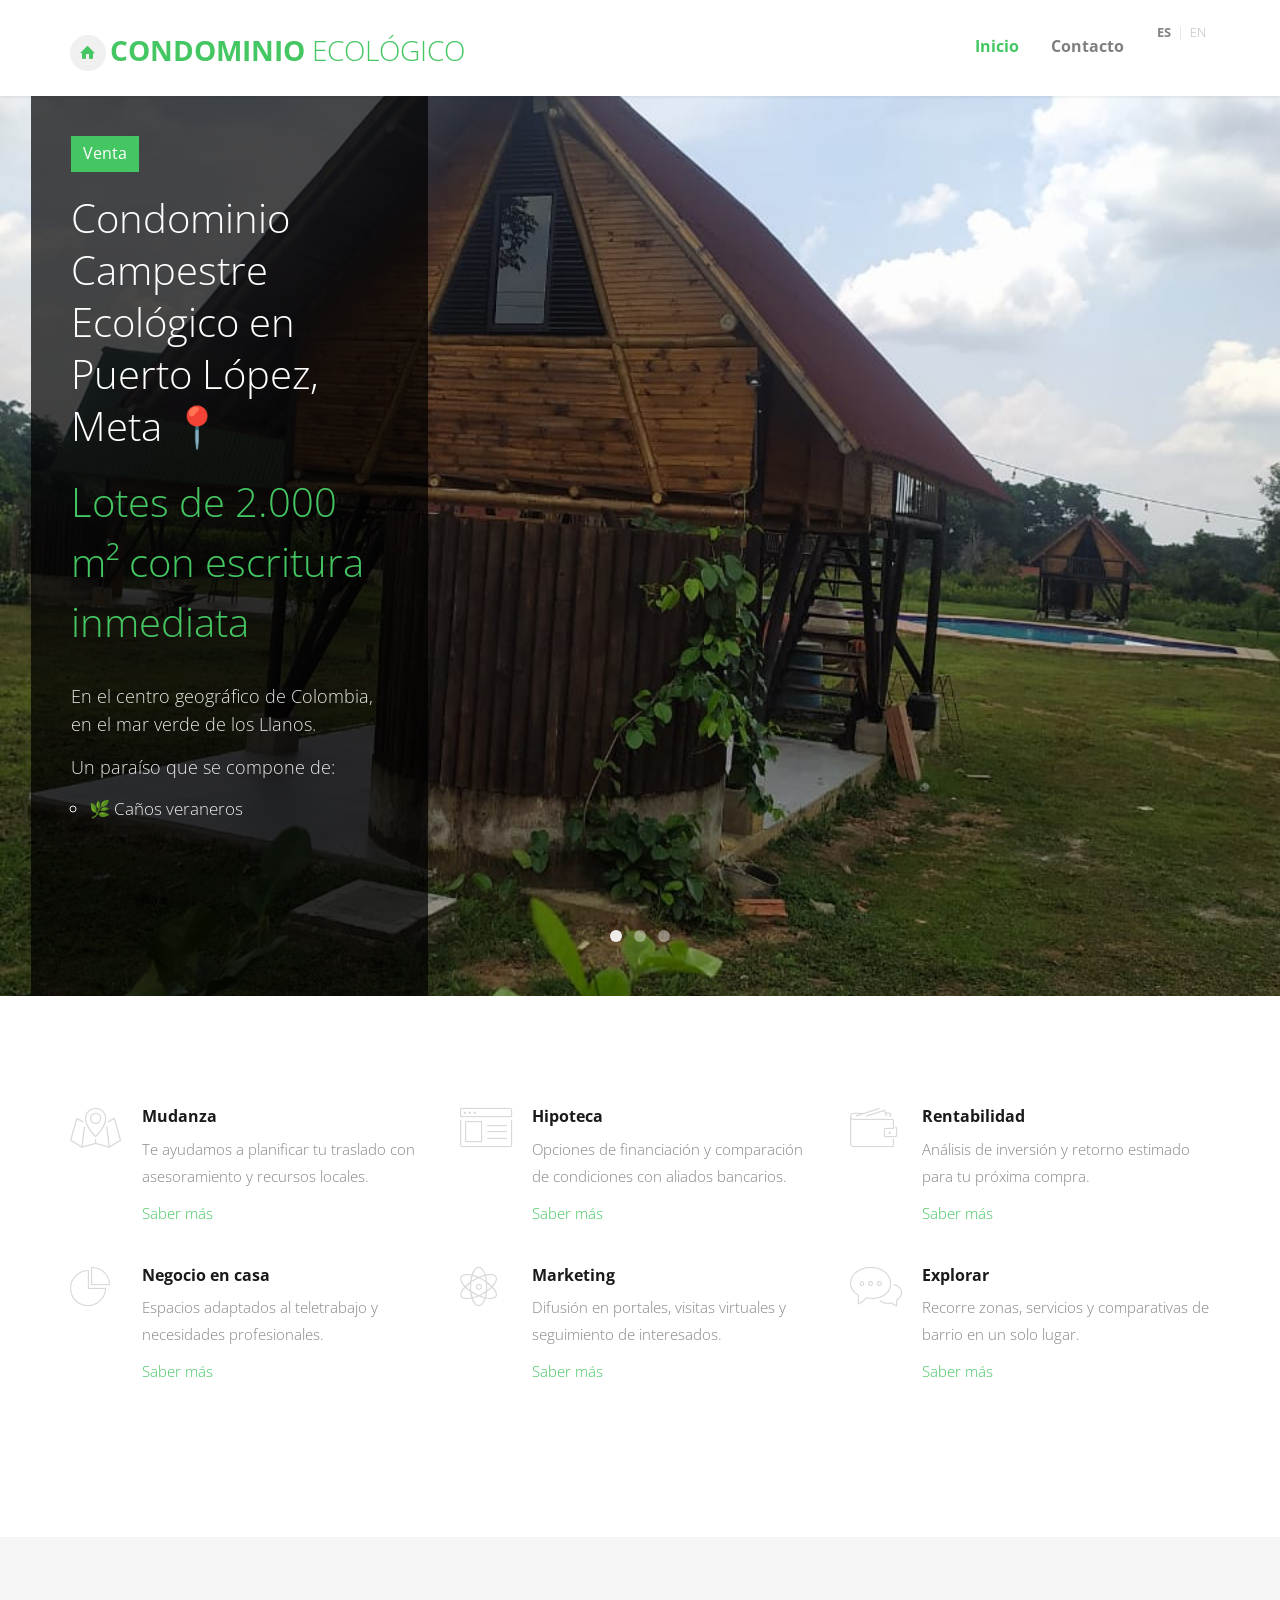
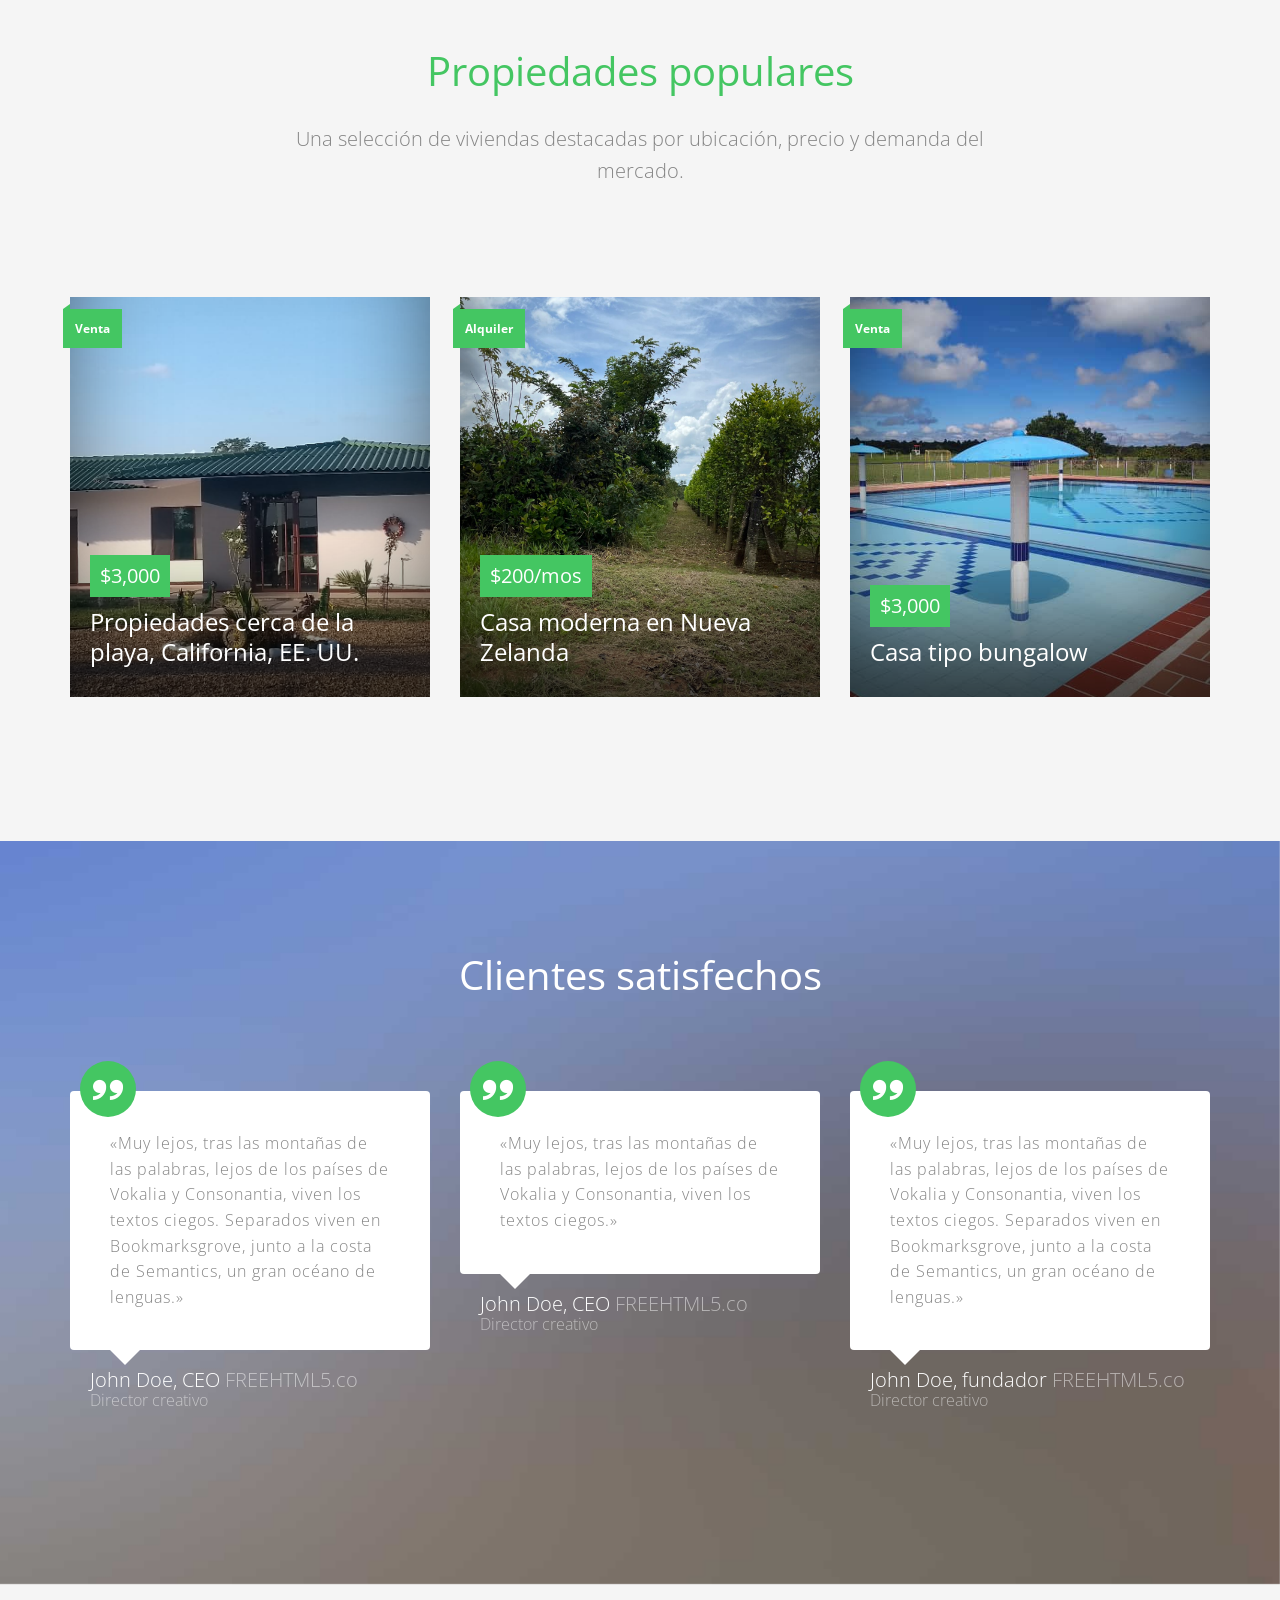
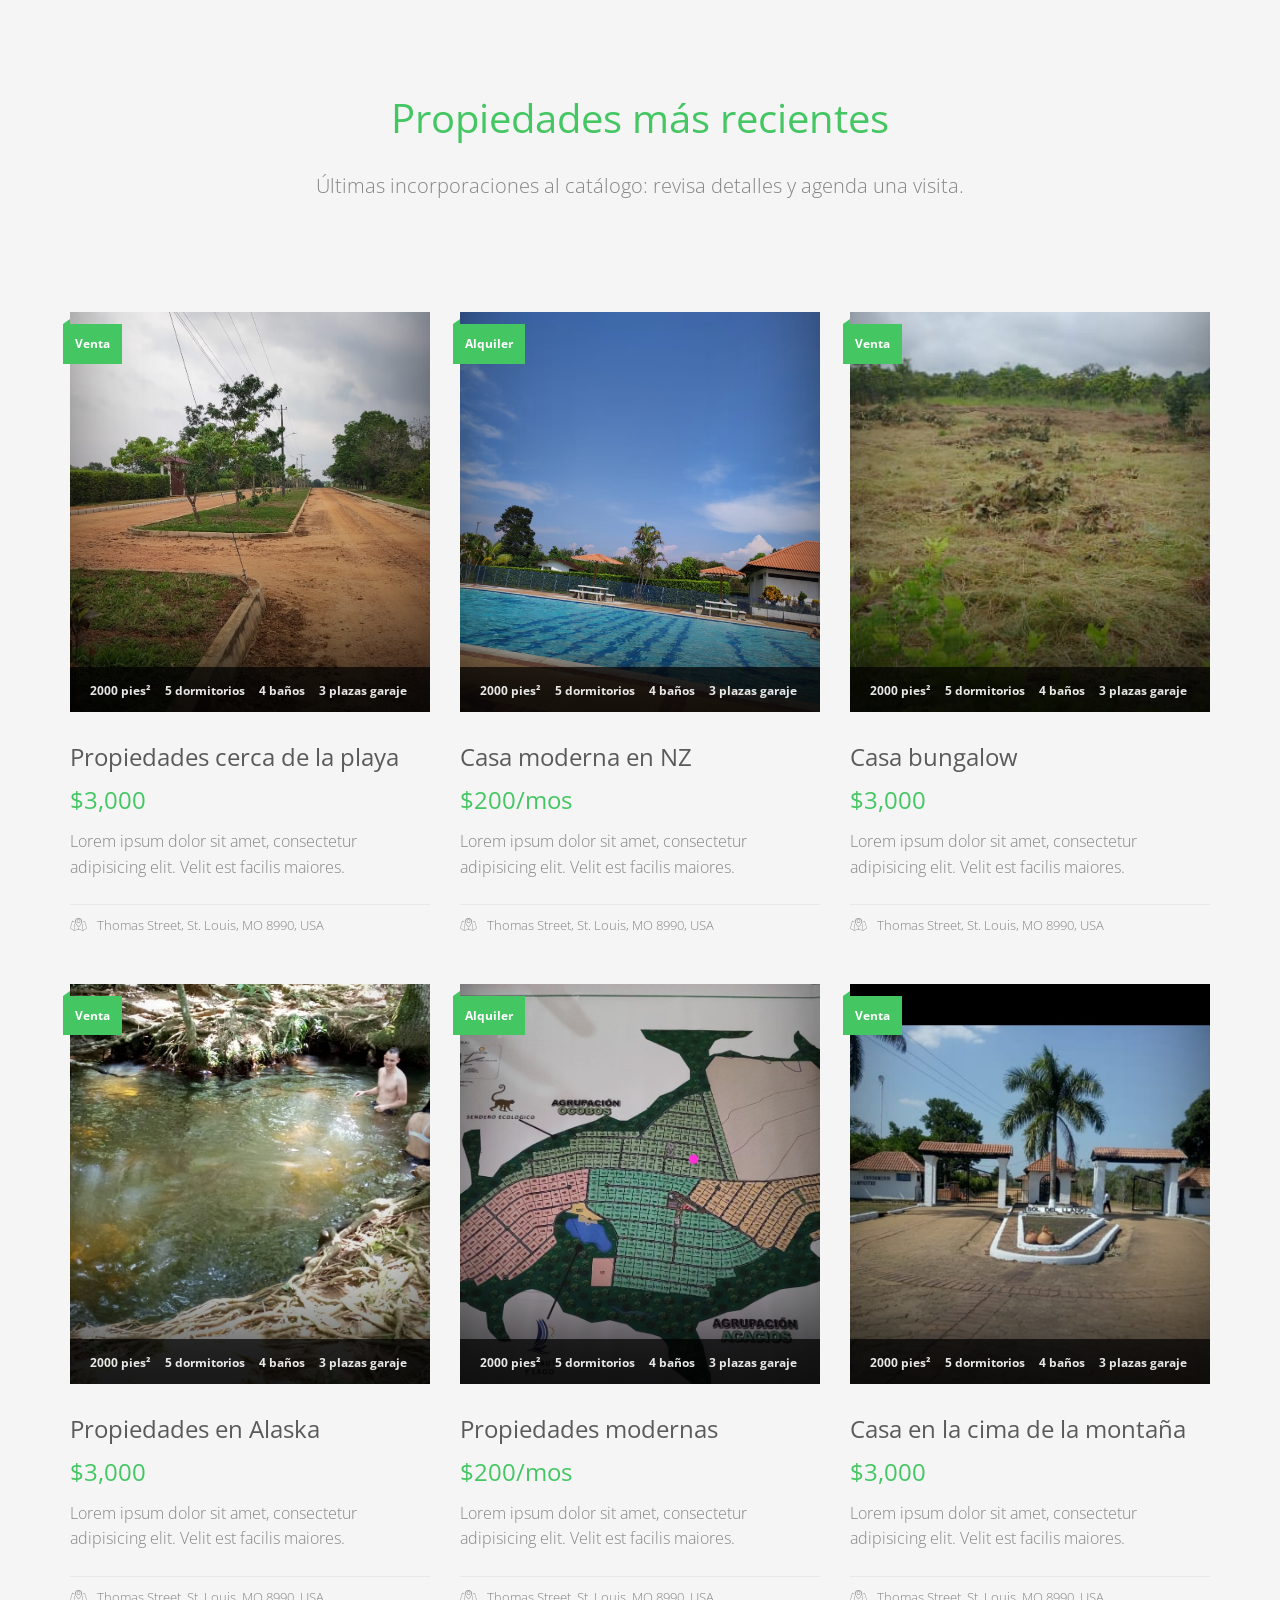
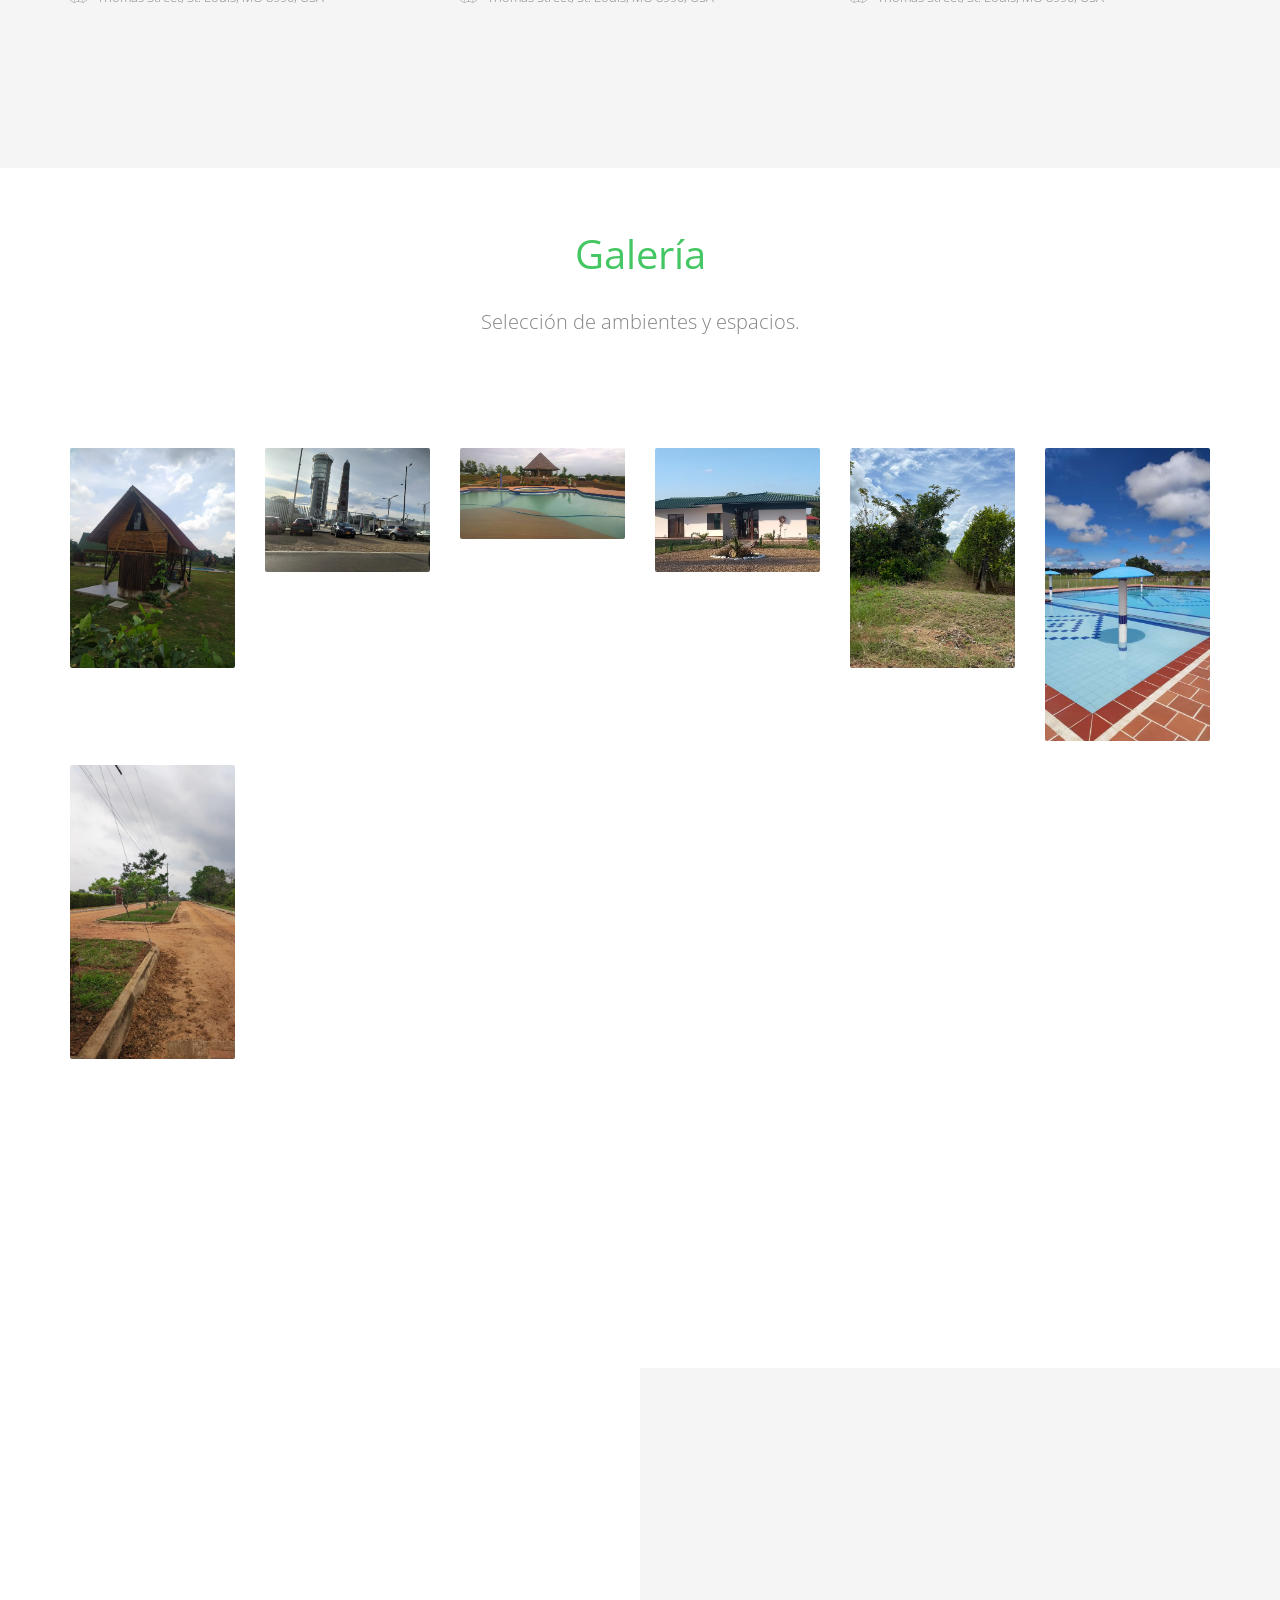
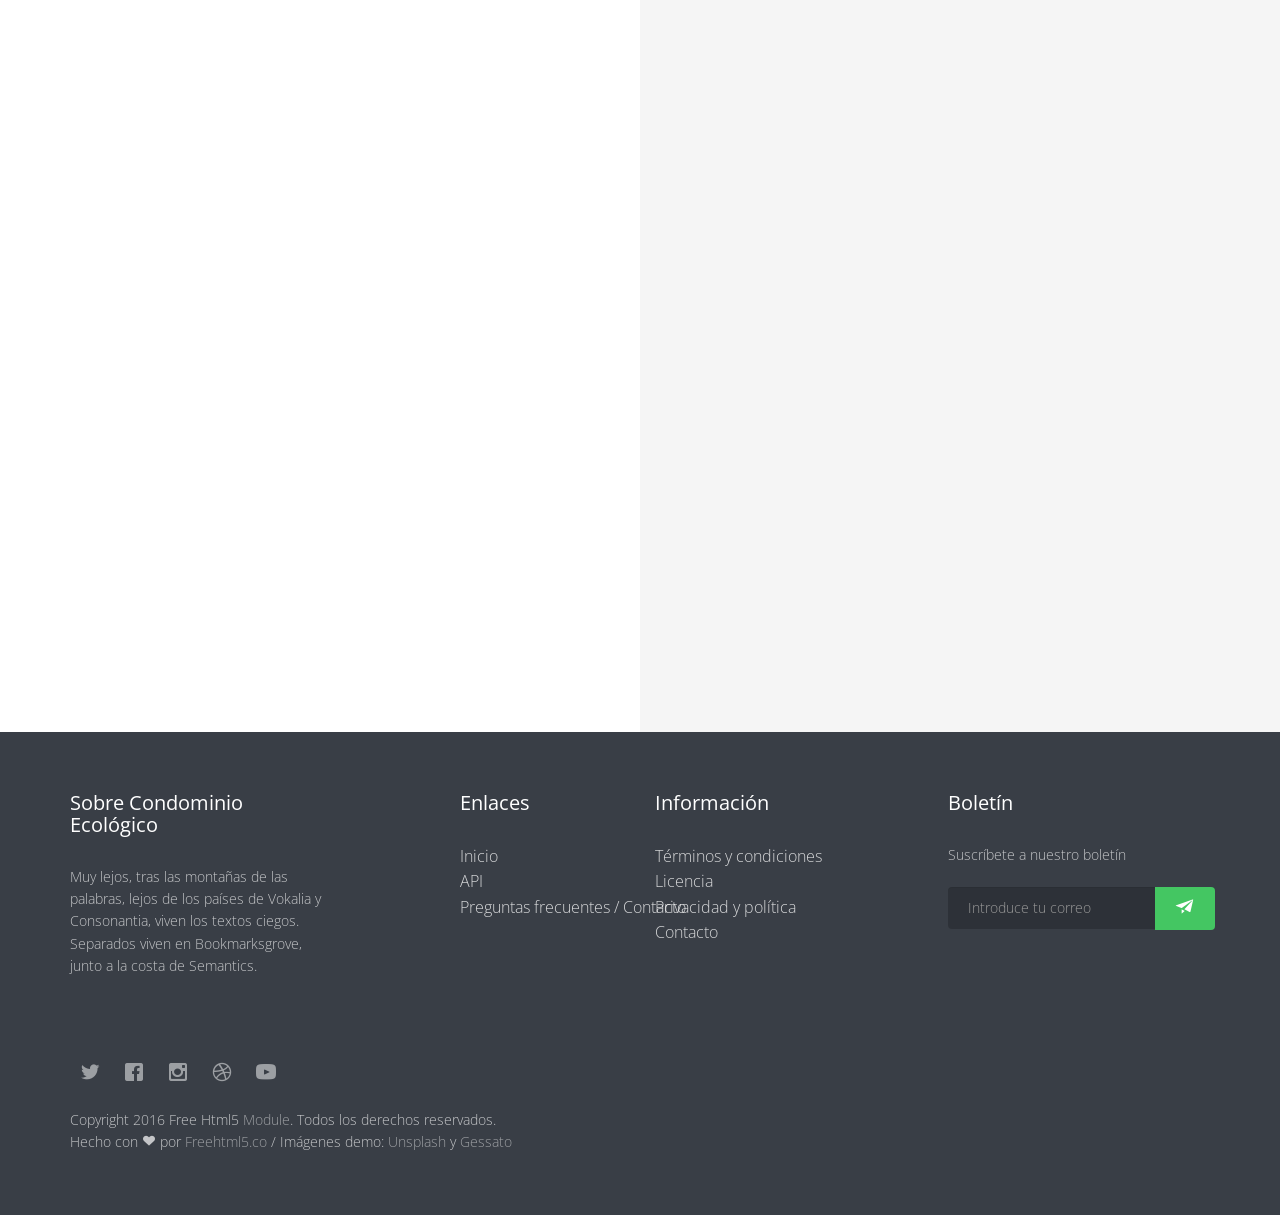
==== commit 40916c64: "refactor: restructure project to Condominio Ecológico, remove unused HTML files, add localization su" ====
--- a/index.html
+++ b/index.html
@@ -3,13 +3,13 @@
 <!--[if lt IE 7]>      <html class="no-js lt-ie9 lt-ie8 lt-ie7"> <![endif]-->
 <!--[if IE 7]>         <html class="no-js lt-ie9 lt-ie8"> <![endif]-->
 <!--[if IE 8]>         <html class="no-js lt-ie9"> <![endif]-->
-<!--[if gt IE 8]><!--> <html class="no-js"> <!--<![endif]-->
+<!--[if gt IE 8]><!--> <html class="no-js" lang="es"> <!--<![endif]-->
 	<head>
 	<meta charset="utf-8">
 	<meta http-equiv="X-UA-Compatible" content="IE=edge">
-	<title>Homestate &mdash; 100% Free Fully Responsive HTML5 Template by FREEHTML5.co</title>
+	<title data-i18n="meta.title.index">Condominio Ecológico</title>
 	<meta name="viewport" content="width=device-width, initial-scale=1">
-	<meta name="description" content="Free HTML5 Template by FREEHTML5.CO" />
+	<meta name="description" data-i18n-content="meta.desc" content="Condominio Ecológico: propiedades y vida en armonía con el entorno." />
 	<meta name="keywords" content="free html5, free template, free bootstrap, html5, css3, mobile first, responsive" />
 	<meta name="author" content="FREEHTML5.CO" />
 
@@ -80,24 +80,13 @@
 			<div class="container">
 				<div class="nav-header">
 					<a href="#" class="js-fh5co-nav-toggle fh5co-nav-toggle dark"><i></i></a>
-					<h1 id="fh5co-logo"><a href="index.html"><i class="icon-home"></i>Home<span>state</span></a></h1>
+					<h1 id="fh5co-logo"><a href="index.html"><i class="icon-home"></i>Condominio<span> Ecológico</span></a></h1>
 					<!-- START #fh5co-menu-wrap -->
 					<nav id="fh5co-menu-wrap" role="navigation">
 						<ul class="sf-menu" id="fh5co-primary-menu">
-							<li class="active"><a href="index.html">Home</a></li>
-							<li>
-								<a href="properties.html" class="fh5co-sub-ddown">Properties</a>
-								<ul class="fh5co-sub-menu">
-									<li><a href="#">Family</a></li>
-									<li><a href="#">CSS3 &amp; HTML5</a></li>
-									<li><a href="#">Angular JS</a></li>
-									<li><a href="#">Node JS</a></li>
-									<li><a href="#">Django &amp; Python</a></li>
-								</ul>
-							</li>
-							<li><a href="agent.html">Agent</a></li>
-							<li><a href="blog.html">Blog</a></li>
-							<li><a href="contact.html">Contact</a></li>
+							<li class="active"><a href="index.html" data-i18n="nav.home">Inicio</a></li>
+							<li><a href="contact.html" data-i18n="nav.contact">Contacto</a></li>
+							<li class="lang-switch"><span class="lang-btn" data-set-lang="es">ES</span><span class="lang-sep">|</span><span class="lang-btn" data-set-lang="en">EN</span></li>
 						</ul>
 					</nav>
 				</div>
@@ -109,69 +98,51 @@
 		<aside id="fh5co-hero" class="js-fullheight">
 			<div class="flexslider js-fullheight">
 				<ul class="slides">
-			   	<li style="background-image: url(images/img_bg_1.jpg);">
+			   	<li style="background-image: url(images/photo-1.jpeg);">
 			   		<div class="container-fluid">
 			   			<div class="row">
 				   			<div class="col-md-4 col-md-offset-4 col-md-pull-4 js-fullheight slider-text">
 				   				<div class="slider-text-inner">
 				   					<div class="desc">
-				   						<span class="status">Sale</span>
-				   						<h1>New House in Canada, UK</h1>
-											<h2 class="price">$4,000.00</h2>
-											<p>Far far away, behind the word mountains, far from the countries Vokalia and Consonantia, there live the blind texts.</p>
-											<p class="details">
-												<span>2000 ft sq</span>
-												<span>4 Bedrooms</span>
-												<span>3 Bathrooms</span>
-												<span>2 Garage</span>
-											</p>
-											<p><a class="btn btn-primary btn-lg" href="#">Learn More</a></p>
+				   						<span class="status" data-i18n="index.slide.badge">Venta</span>
+				   						<h1 data-i18n="index.slide.title">Condominio Campestre Ecológico en Puerto López, Meta 📍</h1>
+											<h2 class="price" data-i18n="index.slide.highlight">Lotes de 2.000 m² con escritura inmediata</h2>
+											<div class="slide-desc" data-i18n="index.slide.desc" data-i18n-html><p>En el centro geográfico de Colombia, en el mar verde de los Llanos.</p><p>Un paraíso que se compone de:</p><ul class="slide-amenities"><li>🌿 Caños veraneros</li><li>🚶‍♀️ Senderos para caminatas ecológicas</li><li>🌳 Zona de B.B.Q</li><li>👨‍👩‍👧‍👦 Parques infantiles</li><li>🏊 Zona social con piscinas y mucho más</li></ul><p>Todo listo para construir tu casa de descanso.</p></div>
+											<p><a class="btn btn-primary btn-lg" href="contact.html" data-i18n="index.slide.learn">Saber más</a></p>
 				   					</div>
 				   				</div>
 				   			</div>
 				   		</div>
 			   		</div>
 			   	</li>
-			   	<li style="background-image: url(images/img_bg_2.jpg);">
+			   	<li style="background-image: url(images/photo-2.jpeg);">
 			   		<div class="container-fluid">
 			   			<div class="row">
 				   			<div class="col-md-4 col-md-offset-4 col-md-pull-4 js-fullheight slider-text">
 				   				<div class="slider-text-inner">
 				   					<div class="desc">
-				   						<span class="status">Rent</span>
-				   						<h1>New House in Canada, UK</h1>
-											<h2 class="price">$2000/mos</h2>
-											<p>Far far away, behind the word mountains, far from the countries Vokalia and Consonantia, there live the blind texts.</p>
-											<p class="details">
-												<span>2000 ft sq</span>
-												<span>4 Bedrooms</span>
-												<span>3 Bathrooms</span>
-												<span>2 Garage</span>
-											</p>
-											<p><a class="btn btn-primary btn-lg" href="#">Learn More</a></p>
+				   						<span class="status" data-i18n="index.slide.badge">Venta</span>
+				   						<h1 data-i18n="index.slide.title">Condominio Campestre Ecológico en Puerto López, Meta 📍</h1>
+											<h2 class="price" data-i18n="index.slide.highlight">Lotes de 2.000 m² con escritura inmediata</h2>
+											<div class="slide-desc" data-i18n="index.slide.desc" data-i18n-html><p>En el centro geográfico de Colombia, en el mar verde de los Llanos.</p><p>Un paraíso que se compone de:</p><ul class="slide-amenities"><li>🌿 Caños veraneros</li><li>🚶‍♀️ Senderos para caminatas ecológicas</li><li>🌳 Zona de B.B.Q</li><li>👨‍👩‍👧‍👦 Parques infantiles</li><li>🏊 Zona social con piscinas y mucho más</li></ul><p>Todo listo para construir tu casa de descanso.</p></div>
+											<p><a class="btn btn-primary btn-lg" href="contact.html" data-i18n="index.slide.learn">Saber más</a></p>
 				   					</div>
 				   				</div>
 				   			</div>
 				   		</div>
 			   		</div>
 			   	</li>
-			   	<li style="background-image: url(images/img_bg_3.jpg);">
+			   	<li style="background-image: url(images/photo-3.jpeg);">
 			   		<div class="container-fluid">
 			   			<div class="row">
 				   			<div class="col-md-4 col-md-offset-4 col-md-pull-4 js-fullheight slider-text">
 				   				<div class="slider-text-inner">
 				   					<div class="desc">
-				   						<span class="status">Sale</span>
-				   						<h1>New House in Canada, UK</h1>
-											<h2 class="price">$4,000.00</h2>
-											<p>Far far away, behind the word mountains, far from the countries Vokalia and Consonantia, there live the blind texts.</p>
-											<p class="details">
-												<span>2000 ft sq</span>
-												<span>4 Bedrooms</span>
-												<span>3 Bathrooms</span>
-												<span>2 Garage</span>
-											</p>
-											<p><a class="btn btn-primary btn-lg" href="#">Learn More</a></p>
+				   						<span class="status" data-i18n="index.slide.badge">Venta</span>
+				   						<h1 data-i18n="index.slide.title">Condominio Campestre Ecológico en Puerto López, Meta 📍</h1>
+											<h2 class="price" data-i18n="index.slide.highlight">Lotes de 2.000 m² con escritura inmediata</h2>
+											<div class="slide-desc" data-i18n="index.slide.desc" data-i18n-html><p>En el centro geográfico de Colombia, en el mar verde de los Llanos.</p><p>Un paraíso que se compone de:</p><ul class="slide-amenities"><li>🌿 Caños veraneros</li><li>🚶‍♀️ Senderos para caminatas ecológicas</li><li>🌳 Zona de B.B.Q</li><li>👨‍👩‍👧‍👦 Parques infantiles</li><li>🏊 Zona social con piscinas y mucho más</li></ul><p>Todo listo para construir tu casa de descanso.</p></div>
+											<p><a class="btn btn-primary btn-lg" href="contact.html" data-i18n="index.slide.learn">Saber más</a></p>
 				   					</div>
 				   				</div>
 				   			</div>
@@ -182,138 +153,6 @@
 		  	</div>
 		</aside>
 
-		<div id="fh5co-search-map">
-			<div class="search-property">
-				<div class="s-holder">
-					<h2>Search Properties</h2>
-					<div class="row">
-						<div class="col-xxs-12 col-xs-12">
-							<div class="input-field">
-								<label for="from">Keyword:</label>
-								<input type="text" class="form-control" id="from-place" placeholder="Any"/>
-							</div>
-						</div>
-						<div class="col-xxs-12 col-xs-12">
-							<section>
-								<label for="class">Property Status:</label>
-								<select class="cs-select cs-skin-border">
-									<option value="" disabled selected>Any</option>
-									<option value="1">Rent</option>
-									<option value="2">Sale</option>
-								</select>
-							</section>
-						</div>
-						<div class="col-xxs-12 col-xs-12">
-							<section>
-								<label for="class">Property Type:</label>
-								<select class="cs-select cs-skin-border input-half">
-									<option value="" disabled selected>Any</option>
-									<option value="1">Building</option>
-									<option value="2">Office</option>
-								</select>
-							</section>
-						</div>
-						<div class="col-xxs-12 col-xs-12">
-							<div class="input-field">
-								<label for="from">Location:</label>
-								<input type="text" class="form-control" id="from-place" placeholder="Any"/>
-							</div>
-						</div>
-						<div class="col-xxs-12 col-xs-12">
-							<section>
-								<label for="class">Price:</label>
-								<div class="wide">
-									<select class="cs-select cs-select-half cs-skin-border input-half">
-										<option value="" disabled selected>Any</option>
-										<option value="1">Building</option>
-										<option value="2">Office</option>
-									</select>
-									<select class="cs-select cs-select-half cs-skin-border input-half">
-										<option value="" disabled selected>Any</option>
-										<option value="1">Building</option>
-										<option value="2">Office</option>
-									</select>
-								</div>
-							</section>
-						</div>
-						<div class="col-xxs-12 col-xs-12">
-							<section>
-								<label for="class">Bedrooms:</label>
-								<div class="wide">
-									<select class="cs-select cs-select-half cs-skin-border input-half">
-										<option value="" disabled selected>Any</option>
-										<option value="1">Building</option>
-										<option value="2">Office</option>
-									</select>
-									<select class="cs-select cs-select-half cs-skin-border input-half">
-										<option value="" disabled selected>Any</option>
-										<option value="1">Building</option>
-										<option value="2">Office</option>
-									</select>
-								</div>
-							</section>
-						</div>
-						<div class="col-xxs-12 col-xs-12">
-							<section>
-								<label for="class">Bathrooms:</label>
-								<div class="wide">
-									<select class="cs-select cs-select-half cs-skin-border input-half">
-										<option value="" disabled selected>Any</option>
-										<option value="1">Building</option>
-										<option value="2">Office</option>
-									</select>
-									<select class="cs-select cs-select-half cs-skin-border input-half">
-										<option value="" disabled selected>Any</option>
-										<option value="1">Building</option>
-										<option value="2">Office</option>
-									</select>
-								</div>
-							</section>
-						</div>
-						<div class="col-xxs-12 col-xs-12">
-							<section>
-								<label for="class">Area:</label>
-								<div class="wide">
-									<select class="cs-select cs-select-half cs-skin-border input-half">
-										<option value="" disabled selected>Any</option>
-										<option value="1">Building</option>
-										<option value="2">Office</option>
-									</select>
-									<select class="cs-select cs-select-half cs-skin-border input-half">
-										<option value="" disabled selected>Any</option>
-										<option value="1">Building</option>
-										<option value="2">Office</option>
-									</select>
-								</div>
-							</section>
-						</div>
-						<div class="col-xxs-12 col-xs-12">
-							<section>
-								<label for="class">Parking spots:</label>
-								<div class="wide">
-									<select class="cs-select cs-select-half cs-skin-border input-half">
-										<option value="" disabled selected>Any</option>
-										<option value="1">Building</option>
-										<option value="2">Office</option>
-									</select>
-									<select class="cs-select cs-select-half cs-skin-border input-half">
-										<option value="" disabled selected>Any</option>
-										<option value="1">Building</option>
-										<option value="2">Office</option>
-									</select>
-								</div>
-							</section>
-						</div>
-						<div class="col-xxs-12 col-xs-12 text-center">
-							<p><a class="btn btn-primary btn-lg" href="#">Learn More</a></p>
-						</div>
-					</div>
-				</div>
-			</div>
-			<div class="map" style="background-image: url(images/cover_bg_1.jpg);">
-			</div>
-		</div>
-
 		<div id="fh5co-features">
 			<div class="container">
 				<div class="row">
@@ -324,9 +163,9 @@
 								<i class="icon-map"></i>
 							</span>
 							<div class="feature-copy">
-								<h3>Move House</h3>
-								<p>Facilis ipsum reprehenderit nemo molestias. Aut cum mollitia reprehenderit.</p>
-								<p><a href="#">Learn More</a></p>
+								<h3 data-i18n="index.feat1.title">Mudanza</h3>
+								<p data-i18n="index.feat1.desc">Te ayudamos a planificar tu traslado con asesoramiento y recursos locales.</p>
+								<p><a href="#" data-i18n="search.cta">Saber más</a></p>
 							</div>
 						</div>
 
@@ -338,9 +177,9 @@
 								<i class="icon-browser"></i>
 							</span>
 							<div class="feature-copy">
-								<h3>Mortgage</h3>
-								<p>Facilis ipsum reprehenderit nemo molestias. Aut cum mollitia reprehenderit.</p>
-								<p><a href="#">Learn More</a></p>
+								<h3 data-i18n="index.feat2.title">Hipoteca</h3>
+								<p data-i18n="index.feat2.desc">Opciones de financiación y comparación de condiciones con aliados bancarios.</p>
+								<p><a href="#" data-i18n="search.cta">Saber más</a></p>
 							</div>
 						</div>
 					</div>
@@ -350,9 +189,9 @@
 								<i class="icon-wallet"></i>
 							</span>
 							<div class="feature-copy">
-								<h3>Make Money</h3>
-								<p>Facilis ipsum reprehenderit nemo molestias. Aut cum mollitia reprehenderit.</p>
-								<p><a href="#">Learn More</a></p>
+								<h3 data-i18n="index.feat3.title">Rentabilidad</h3>
+								<p data-i18n="index.feat3.desc">Análisis de inversión y retorno estimado para tu próxima compra.</p>
+								<p><a href="#" data-i18n="search.cta">Saber más</a></p>
 							</div>
 						</div>
 					</div>
@@ -365,9 +204,9 @@
 								<i class="icon-piechart"></i>
 							</span>
 							<div class="feature-copy">
-								<h3>Business Home</h3>
-								<p>Facilis ipsum reprehenderit nemo molestias. Aut cum mollitia reprehenderit.</p>
-								<p><a href="#">Learn More</a></p>
+								<h3 data-i18n="index.feat4.title">Negocio en casa</h3>
+								<p data-i18n="index.feat4.desc">Espacios adaptados al teletrabajo y necesidades profesionales.</p>
+								<p><a href="#" data-i18n="search.cta">Saber más</a></p>
 							</div>
 						</div>
 
@@ -379,9 +218,9 @@
 								<i class="icon-genius"></i>
 							</span>
 							<div class="feature-copy">
-								<h3>Marketing</h3>
-								<p>Facilis ipsum reprehenderit nemo molestias. Aut cum mollitia reprehenderit.</p>
-								<p><a href="#">Learn More</a></p>
+								<h3 data-i18n="index.feat5.title">Marketing</h3>
+								<p data-i18n="index.feat5.desc">Difusión en portales, visitas virtuales y seguimiento de interesados.</p>
+								<p><a href="#" data-i18n="search.cta">Saber más</a></p>
 							</div>
 						</div>
 
@@ -392,9 +231,9 @@
 								<i class="icon-chat"></i>
 							</span>
 							<div class="feature-copy">
-								<h3>Explorer</h3>
-								<p>Facilis ipsum reprehenderit nemo molestias. Aut cum mollitia reprehenderit.</p>
-								<p><a href="#">Learn More</a></p>
+								<h3 data-i18n="index.feat6.title">Explorar</h3>
+								<p data-i18n="index.feat6.desc">Recorre zonas, servicios y comparativas de barrio en un solo lugar.</p>
+								<p><a href="#" data-i18n="search.cta">Saber más</a></p>
 							</div>
 						</div>
 					</div>
@@ -406,35 +245,35 @@
 			<div class="container">
 				<div class="row">
 					<div class="col-md-8 col-md-offset-2 text-center heading-section animate-box">
-						<h3>Popular Properties</h3>
-						<p>Lorem ipsum dolor sit amet, consectetur adipisicing elit. Velit est facilis maiores, perspiciatis accusamus asperiores sint consequuntur debitis.</p>
-					</div>
-				</div>
-				<div class="row">
-					<div class="col-md-4 animate-box">
-						<a href="#" class="fh5co-property" style="background-image: url(images/property-1.jpg);">
-							<span class="status">Sale</span>
+						<h3 data-i18n="index.popular.title">Propiedades populares</h3>
+						<p data-i18n="index.popular.sub">Una selección de viviendas destacadas por ubicación, precio y demanda del mercado.</p>
+					</div>
+				</div>
+				<div class="row">
+					<div class="col-md-4 animate-box">
+						<a href="#" class="fh5co-property" style="background-image: url(images/photo-4.jpeg);">
+							<span class="status" data-i18n="status.sale">Venta</span>
 							<div class="prop-details">
 								<span class="price">$3,000</span>
-								<h3>Properties Near in Beach, USA California</h3>
+								<h3 data-i18n="index.pop1.title">Propiedades cerca de la playa, California, EE. UU.</h3>
 							</div>
 						</a>
 					</div>
 					<div class="col-md-4 animate-box">
-						<a href="#" class="fh5co-property" style="background-image: url(images/property-2.jpg);">
-							<span class="status">Rent</span>
+						<a href="#" class="fh5co-property" style="background-image: url(images/photo-5.jpeg);">
+							<span class="status" data-i18n="status.rent">Alquiler</span>
 							<div class="prop-details">
 								<span class="price">$200/mos</span>
-								<h3>Modern House at NZ</h3>
+								<h3 data-i18n="index.pop2.title">Casa moderna en Nueva Zelanda</h3>
 							</div>
 						</a>
 					</div>
 					<div class="col-md-4 animate-box">
-						<a href="#" class="fh5co-property" style="background-image: url(images/property-3.jpg);">
-							<span class="status">Sale</span>
+						<a href="#" class="fh5co-property" style="background-image: url(images/photo-6.jpeg);">
+							<span class="status" data-i18n="status.sale">Venta</span>
 							<div class="prop-details">
 								<span class="price">$3,000</span>
-								<h3>Bonggalo House</h3>
+								<h3 data-i18n="index.pop3.title">Casa tipo bungalow</h3>
 							</div>
 						</a>
 					</div>
@@ -446,7 +285,7 @@
 			<div class="container">
 				<div class="row animate-box">
 					<div class="col-md-8 col-md-offset-2 text-center fh5co-heading">
-						<h2>Happy Clients</h2>
+						<h2 data-i18n="index.testimonial.title">Clientes satisfechos</h2>
 					</div>
 				</div>
 				<div class="row">
@@ -454,9 +293,9 @@
 						<div class="box-testimony animate-box">
 							<blockquote>
 								<span class="quote"><span><i class="icon-quotes-right"></i></span></span>
-								<p>&ldquo;Far far away, behind the word mountains, far from the countries Vokalia and Consonantia, there live the blind texts. Separated they live in Bookmarksgrove right at the coast of the Semantics, a large language ocean.&rdquo;</p>
+								<p data-i18n="index.testimonial.q1" data-i18n-html>&laquo;Muy lejos, tras las montañas de las palabras, lejos de los países de Vokalia y Consonantia, viven los textos ciegos. Separados viven en Bookmarksgrove, junto a la costa de Semantics, un gran océano de lenguas.&raquo;</p>
 							</blockquote>
-							<p class="author">John Doe, CEO <a href="http://freehtml5.co/" target="_blank">FREEHTML5.co</a> <span class="subtext">Creative Director</span></p>
+							<p class="author" data-i18n="index.testimonial.a1" data-i18n-html>John Doe, CEO <a href="http://freehtml5.co/" target="_blank">FREEHTML5.co</a> <span class="subtext">Director creativo</span></p>
 						</div>
 						
 					</div>
@@ -464,9 +303,9 @@
 						<div class="box-testimony animate-box">
 							<blockquote>
 								<span class="quote"><span><i class="icon-quotes-right"></i></span></span>
-								<p>&ldquo;Far far away, behind the word mountains, far from the countries Vokalia and Consonantia, there live the blind texts.&rdquo;</p>
+								<p data-i18n="index.testimonial.q2" data-i18n-html>&laquo;Muy lejos, tras las montañas de las palabras, lejos de los países de Vokalia y Consonantia, viven los textos ciegos.&raquo;</p>
 							</blockquote>
-							<p class="author">John Doe, CEO <a href="http://freehtml5.co/" target="_blank">FREEHTML5.co</a> <span class="subtext">Creative Director</span></p>
+							<p class="author" data-i18n="index.testimonial.a1" data-i18n-html>John Doe, CEO <a href="http://freehtml5.co/" target="_blank">FREEHTML5.co</a> <span class="subtext">Director creativo</span></p>
 						</div>
 						
 						
@@ -475,9 +314,9 @@
 						<div class="box-testimony animate-box">
 							<blockquote>
 								<span class="quote"><span><i class="icon-quotes-right"></i></span></span>
-								<p>&ldquo;Far far away, behind the word mountains, far from the countries Vokalia and Consonantia, there live the blind texts. Separated they live in Bookmarksgrove right at the coast of the Semantics, a large language ocean.&rdquo;</p>
+								<p data-i18n="index.testimonial.q1" data-i18n-html>&laquo;Muy lejos, tras las montañas de las palabras, lejos de los países de Vokalia y Consonantia, viven los textos ciegos. Separados viven en Bookmarksgrove, junto a la costa de Semantics, un gran océano de lenguas.&raquo;</p>
 							</blockquote>
-							<p class="author">John Doe, Founder <a href="#">FREEHTML5.co</a> <span class="subtext">Creative Director</span></p>
+							<p class="author" data-i18n="index.testimonial.a3" data-i18n-html>John Doe, fundador <a href="#">FREEHTML5.co</a> <span class="subtext">Director creativo</span></p>
 						</div>
 						
 					</div>
@@ -489,121 +328,121 @@
 			<div class="container">
 				<div class="row">
 					<div class="col-md-8 col-md-offset-2 text-center heading-section animate-box">
-						<h3>Newest Properties</h3>
-						<p>Lorem ipsum dolor sit amet, consectetur adipisicing elit. Velit est facilis maiores, perspiciatis accusamus asperiores sint consequuntur debitis.</p>
+						<h3 data-i18n="index.newest.title">Propiedades más recientes</h3>
+						<p data-i18n="index.newest.sub">Últimas incorporaciones al catálogo: revisa detalles y agenda una visita.</p>
 					</div>
 				</div>
 				<div class="row">
 					<div class="col-md-4 animate-box">
 						<div class="property">
-							<a href="#" class="fh5co-property" style="background-image: url(images/property-1.jpg);">
-								<span class="status">Sale</span>
+							<a href="#" class="fh5co-property" style="background-image: url(images/photo-7.jpeg);">
+								<span class="status" data-i18n="status.sale">Venta</span>
 								<ul class="list-details">
-									<li>2000 ft sq<li>
-									<li>5 Bedroom:</li>
-									<li>4 Bathroom:</li>
-									<li>3 Garage:</li>
+									<li data-i18n="prop.detail_sqft">2000 pies²</li>
+									<li data-i18n="prop.detail_bed">5 dormitorios</li>
+									<li data-i18n="prop.detail_bath">4 baños</li>
+									<li data-i18n="prop.detail_garage">3 plazas garaje</li>
 								</ul>
 							</a>
 							<div class="property-details">
-								<h3>Properties Near in Beach</h3>
+								<h3 data-i18n="prop.p1.title">Propiedades cerca de la playa</h3>
 								<span class="price">$3,000</span>
-								<p>Lorem ipsum dolor sit amet, consectetur adipisicing elit. Velit est facilis maiores.</p>
+								<p data-i18n="prop.lorem">Lorem ipsum dolor sit amet, consectetur adipisicing elit. Velit est facilis maiores.</p>
 								<span class="address"><i class="icon-map"></i>Thomas Street, St. Louis, MO 8990, USA</span>
 							</div>
 						</div>
 					</div>
 					<div class="col-md-4 animate-box">
 						<div class="property">
-							<a href="#" class="fh5co-property" style="background-image: url(images/property-2.jpg);">
-								<span class="status">Rent</span>
+							<a href="#" class="fh5co-property" style="background-image: url(images/photo-8.jpeg);">
+								<span class="status" data-i18n="status.rent">Alquiler</span>
 								<ul class="list-details">
-									<li>2000 ft sq<li>
-									<li>5 Bedroom:</li>
-									<li>4 Bathroom:</li>
-									<li>3 Garage:</li>
+									<li data-i18n="prop.detail_sqft">2000 pies²</li>
+									<li data-i18n="prop.detail_bed">5 dormitorios</li>
+									<li data-i18n="prop.detail_bath">4 baños</li>
+									<li data-i18n="prop.detail_garage">3 plazas garaje</li>
 								</ul>
 							</a>
 							<div class="property-details">
-								<h3>Modern House at NZ</h3>
+								<h3 data-i18n="prop.p2.title">Casa moderna en NZ</h3>
 								<span class="price">$200/mos</span>
-								<p>Lorem ipsum dolor sit amet, consectetur adipisicing elit. Velit est facilis maiores.</p>
+								<p data-i18n="prop.lorem">Lorem ipsum dolor sit amet, consectetur adipisicing elit. Velit est facilis maiores.</p>
 								<span class="address"><i class="icon-map"></i>Thomas Street, St. Louis, MO 8990, USA</span>
 							</div>
 						</div>
 					</div>
 					<div class="col-md-4 animate-box">
 						<div class="property">
-							<a href="#" class="fh5co-property" style="background-image: url(images/property-3.jpg);">
-								<span class="status">Sale</span>
+							<a href="#" class="fh5co-property" style="background-image: url(images/photo-9.jpeg);">
+								<span class="status" data-i18n="status.sale">Venta</span>
 								<ul class="list-details">
-									<li>2000 ft sq<li>
-									<li>5 Bedroom:</li>
-									<li>4 Bathroom:</li>
-									<li>3 Garage:</li>
+									<li data-i18n="prop.detail_sqft">2000 pies²</li>
+									<li data-i18n="prop.detail_bed">5 dormitorios</li>
+									<li data-i18n="prop.detail_bath">4 baños</li>
+									<li data-i18n="prop.detail_garage">3 plazas garaje</li>
 								</ul>
 							</a>
 							<div class="property-details">
-								<h3>Bonggalo House</h3>
+								<h3 data-i18n="prop.p3.title">Casa bungalow</h3>
 								<span class="price">$3,000</span>
-								<p>Lorem ipsum dolor sit amet, consectetur adipisicing elit. Velit est facilis maiores.</p>
+								<p data-i18n="prop.lorem">Lorem ipsum dolor sit amet, consectetur adipisicing elit. Velit est facilis maiores.</p>
 								<span class="address"><i class="icon-map"></i>Thomas Street, St. Louis, MO 8990, USA</span>						
 							</div>
 						</div>
 					</div>
 					<div class="col-md-4 animate-box">
 						<div class="property">
-							<a href="#" class="fh5co-property" style="background-image: url(images/property-4.jpg);">
-								<span class="status">Sale</span>
+							<a href="#" class="fh5co-property" style="background-image: url(images/photo-10.jpeg);">
+								<span class="status" data-i18n="status.sale">Venta</span>
 								<ul class="list-details">
-									<li>2000 ft sq<li>
-									<li>5 Bedroom:</li>
-									<li>4 Bathroom:</li>
-									<li>3 Garage:</li>
+									<li data-i18n="prop.detail_sqft">2000 pies²</li>
+									<li data-i18n="prop.detail_bed">5 dormitorios</li>
+									<li data-i18n="prop.detail_bath">4 baños</li>
+									<li data-i18n="prop.detail_garage">3 plazas garaje</li>
 								</ul>
 							</a>
 							<div class="property-details">
-								<h3>Properties at Alaska</h3>
+								<h3 data-i18n="prop.p4.title">Propiedades en Alaska</h3>
 								<span class="price">$3,000</span>
-								<p>Lorem ipsum dolor sit amet, consectetur adipisicing elit. Velit est facilis maiores.</p>
+								<p data-i18n="prop.lorem">Lorem ipsum dolor sit amet, consectetur adipisicing elit. Velit est facilis maiores.</p>
 								<span class="address"><i class="icon-map"></i>Thomas Street, St. Louis, MO 8990, USA</span>
 							</div>
 						</div>
 					</div>
 					<div class="col-md-4 animate-box">
 						<div class="property">
-							<a href="#" class="fh5co-property" style="background-image: url(images/property-5.jpg);">
-								<span class="status">Rent</span>
+							<a href="#" class="fh5co-property" style="background-image: url(images/photo-11.jpeg);">
+								<span class="status" data-i18n="status.rent">Alquiler</span>
 								<ul class="list-details">
-									<li>2000 ft sq<li>
-									<li>5 Bedroom:</li>
-									<li>4 Bathroom:</li>
-									<li>3 Garage:</li>
+									<li data-i18n="prop.detail_sqft">2000 pies²</li>
+									<li data-i18n="prop.detail_bed">5 dormitorios</li>
+									<li data-i18n="prop.detail_bath">4 baños</li>
+									<li data-i18n="prop.detail_garage">3 plazas garaje</li>
 								</ul>
 							</a>
 							<div class="property-details">
-								<h3>Modern Properties</h3>
+								<h3 data-i18n="prop.p5.title">Propiedades modernas</h3>
 								<span class="price">$200/mos</span>
-								<p>Lorem ipsum dolor sit amet, consectetur adipisicing elit. Velit est facilis maiores.</p>
+								<p data-i18n="prop.lorem">Lorem ipsum dolor sit amet, consectetur adipisicing elit. Velit est facilis maiores.</p>
 								<span class="address"><i class="icon-map"></i>Thomas Street, St. Louis, MO 8990, USA</span>
 							</div>
 						</div>
 					</div>
 					<div class="col-md-4 animate-box">
 						<div class="property">
-							<a href="#" class="fh5co-property" style="background-image: url(images/property-6.jpg);">
-								<span class="status">Sale</span>
+							<a href="#" class="fh5co-property" style="background-image: url(images/photo-12.jpeg);">
+								<span class="status" data-i18n="status.sale">Venta</span>
 								<ul class="list-details">
-									<li>2000 ft sq<li>
-									<li>5 Bedroom:</li>
-									<li>4 Bathroom:</li>
-									<li>3 Garage:</li>
+									<li data-i18n="prop.detail_sqft">2000 pies²</li>
+									<li data-i18n="prop.detail_bed">5 dormitorios</li>
+									<li data-i18n="prop.detail_bath">4 baños</li>
+									<li data-i18n="prop.detail_garage">3 plazas garaje</li>
 								</ul>
 							</a>
 							<div class="property-details">
-								<h3>House at the Top of Mountain</h3>
+								<h3 data-i18n="prop.p6.title">Casa en la cima de la montaña</h3>
 								<span class="price">$3,000</span>
-								<p>Lorem ipsum dolor sit amet, consectetur adipisicing elit. Velit est facilis maiores.</p>
+								<p data-i18n="prop.lorem">Lorem ipsum dolor sit amet, consectetur adipisicing elit. Velit est facilis maiores.</p>
 								<span class="address"><i class="icon-map"></i>Thomas Street, St. Louis, MO 8990, USA</span>
 							</div>
 						</div>
@@ -612,142 +451,40 @@
 			</div>
 		</div>
 
-
-		<div id="fh5co-about" class="fh5co-agent">
+		<div id="fh5co-gallery">
 			<div class="container">
 				<div class="row">
 					<div class="col-md-8 col-md-offset-2 text-center heading-section animate-box">
-						<h3>Our Agents</h3>
-						<p>Lorem ipsum dolor sit amet, consectetur adipisicing elit. Velit est facilis maiores, perspiciatis accusamus asperiores sint consequuntur debitis.</p>
-					</div>
-				</div>
-				<div class="row">
-					<div class="col-sm-3 text-center animate-box" data-animate-effect="fadeIn">
-						<div class="fh5co-staff">
-							<img class="img-responsive" src="images/user-1.jpg" alt="Free HTML5 Templates by freeHTML5.co">
-							<h3>Jean Smith</h3>
-							<p>Quos quia provident consequuntur culpa facere ratione maxime commodi voluptates id repellat</p>
-							<p class="fh5co-social-icons">
-								<a href="#"><i class="icon-twitter2"></i></a>
-								<a href="#"><i class="icon-facebook2"></i></a>
-								<a href="#"><i class="icon-instagram"></i></a>
-								<a href="#"><i class="icon-dribbble2"></i></a>
-								<a href="#"><i class="icon-youtube"></i></a>
-							</p>
-						</div>
-					</div>
-					<div class="col-sm-3 text-center animate-box" data-animate-effect="fadeIn">
-						<div class="fh5co-staff">
-							<img class="img-responsive" src="images/user-2.jpg" alt="Free HTML5 Templates by freeHTML5.co">
-							<h3>Hush Raven</h3>
-							<p>Quos quia provident consequuntur culpa facere ratione maxime commodi voluptates id repellat</p>
-							<p class="fh5co-social-icons">
-								<a href="#"><i class="icon-twitter2"></i></a>
-								<a href="#"><i class="icon-facebook2"></i></a>
-								<a href="#"><i class="icon-instagram"></i></a>
-								<a href="#"><i class="icon-dribbble2"></i></a>
-								<a href="#"><i class="icon-youtube"></i></a>
-							</p>
-						</div>
-					</div>
-					<div class="col-sm-3 text-center animate-box" data-animate-effect="fadeIn">
-						<div class="fh5co-staff">
-							<img class="img-responsive" src="images/user-3.jpg" alt="Free HTML5 Templates by freeHTML5.co">
-							<h3>Alex King</h3>
-							<p>Quos quia provident consequuntur culpa facere ratione maxime commodi voluptates id repellat</p>
-							<p class="fh5co-social-icons">
-								<a href="#"><i class="icon-twitter2"></i></a>
-								<a href="#"><i class="icon-facebook2"></i></a>
-								<a href="#"><i class="icon-instagram"></i></a>
-								<a href="#"><i class="icon-dribbble2"></i></a>
-								<a href="#"><i class="icon-youtube"></i></a>
-							</p>
-						</div>
-					</div>
-					<div class="col-sm-3 text-center animate-box" data-animate-effect="fadeIn">
-						<div class="fh5co-staff">
-							<img class="img-responsive" src="images/user-4.jpg" alt="Free HTML5 Templates by freeHTML5.co">
-							<h3>Hush Raven</h3>
-							<p>Quos quia provident consequuntur culpa facere ratione maxime commodi voluptates id repellat</p>
-							<p class="fh5co-social-icons">
-								<a href="#"><i class="icon-twitter2"></i></a>
-								<a href="#"><i class="icon-facebook2"></i></a>
-								<a href="#"><i class="icon-instagram"></i></a>
-								<a href="#"><i class="icon-dribbble2"></i></a>
-								<a href="#"><i class="icon-youtube"></i></a>
-							</p>
-						</div>
-					</div>
+						<h3>Galería</h3>
+						<p>Selección de ambientes y espacios.</p>
+					</div>
+				</div>
+				<div class="row">
+					<div class="col-lg-2 col-md-3 col-sm-4 col-xs-6 animate-box"><div class="fh5co-gallery-item"><img src="images/photo-1.jpeg" alt="" class="img-responsive"></div></div>
+					<div class="col-lg-2 col-md-3 col-sm-4 col-xs-6 animate-box"><div class="fh5co-gallery-item"><img src="images/photo-2.jpeg" alt="" class="img-responsive"></div></div>
+					<div class="col-lg-2 col-md-3 col-sm-4 col-xs-6 animate-box"><div class="fh5co-gallery-item"><img src="images/photo-3.jpeg" alt="" class="img-responsive"></div></div>
+					<div class="col-lg-2 col-md-3 col-sm-4 col-xs-6 animate-box"><div class="fh5co-gallery-item"><img src="images/photo-4.jpeg" alt="" class="img-responsive"></div></div>
+					<div class="col-lg-2 col-md-3 col-sm-4 col-xs-6 animate-box"><div class="fh5co-gallery-item"><img src="images/photo-5.jpeg" alt="" class="img-responsive"></div></div>
+					<div class="col-lg-2 col-md-3 col-sm-4 col-xs-6 animate-box"><div class="fh5co-gallery-item"><img src="images/photo-6.jpeg" alt="" class="img-responsive"></div></div>
+					<div class="col-lg-2 col-md-3 col-sm-4 col-xs-6 animate-box"><div class="fh5co-gallery-item"><img src="images/photo-7.jpeg" alt="" class="img-responsive"></div></div>
+					<div class="col-lg-2 col-md-3 col-sm-4 col-xs-6 animate-box"><div class="fh5co-gallery-item"><img src="images/photo-8.jpeg" alt="" class="img-responsive"></div></div>
+					<div class="col-lg-2 col-md-3 col-sm-4 col-xs-6 animate-box"><div class="fh5co-gallery-item"><img src="images/photo-9.jpeg" alt="" class="img-responsive"></div></div>
+					<div class="col-lg-2 col-md-3 col-sm-4 col-xs-6 animate-box"><div class="fh5co-gallery-item"><img src="images/photo-10.jpeg" alt="" class="img-responsive"></div></div>
+					<div class="col-lg-2 col-md-3 col-sm-4 col-xs-6 animate-box"><div class="fh5co-gallery-item"><img src="images/photo-11.jpeg" alt="" class="img-responsive"></div></div>
+					<div class="col-lg-2 col-md-3 col-sm-4 col-xs-6 animate-box"><div class="fh5co-gallery-item"><img src="images/photo-12.jpeg" alt="" class="img-responsive"></div></div>
+					<div class="col-lg-2 col-md-3 col-sm-4 col-xs-6 animate-box"><div class="fh5co-gallery-item"><img src="images/photo-13.jpeg" alt="" class="img-responsive"></div></div>
+					<div class="col-lg-2 col-md-3 col-sm-4 col-xs-6 animate-box"><div class="fh5co-gallery-item"><img src="images/photo-14.jpeg" alt="" class="img-responsive"></div></div>
 				</div>
 			</div>
 		</div>
 
-		<div id="fh5co-blog-section" class="fh5co-section-gray">
-			<div class="container">
-				<div class="row">
-					<div class="col-md-8 col-md-offset-2 text-center heading-section animate-box">
-						<h3>Recent From Blog</h3>
-						<p>Lorem ipsum dolor sit amet, consectetur adipisicing elit. Velit est facilis maiores, perspiciatis accusamus asperiores sint consequuntur debitis.</p>
-					</div>
-				</div>
-			</div>
-			<div class="container">
-				<div class="row row-bottom-padded-md">
-					<div class="col-lg-4 col-md-4 col-sm-6">
-						<div class="fh5co-blog animate-box">
-							<a href="#"><img class="img-responsive" src="images/property-4.jpg" alt=""></a>
-							<div class="blog-text">
-								<div class="prod-title">
-									<h3><a href="#">Properties for sale</a></h3>
-									<span class="posted_by">Sep. 15th</span>
-									<span class="comment"><a href="">21<i class="icon-bubble2"></i></a></span>
-									<p>Far far away, behind the word mountains, far from the countries Vokalia and Consonantia, there live the blind texts.</p>
-									<p><a href="#">Learn More...</a></p>
-								</div>
-							</div> 
-						</div>
-					</div>
-					<div class="col-lg-4 col-md-4 col-sm-6">
-						<div class="fh5co-blog animate-box">
-							<a href="#"><img class="img-responsive" src="images/property-2.jpg" alt=""></a>
-							<div class="blog-text">
-								<div class="prod-title">
-									<h3><a href="#">Modern Home</a></h3>
-									<span class="posted_by">Sep. 15th</span>
-									<span class="comment"><a href="">21<i class="icon-bubble2"></i></a></span>
-									<p>Far far away, behind the word mountains, far from the countries Vokalia and Consonantia, there live the blind texts.</p>
-									<p><a href="#">Learn More...</a></p>
-								</div>
-							</div> 
-						</div>
-					</div>
-					<div class="clearfix visible-sm-block"></div>
-					<div class="col-lg-4 col-md-4 col-sm-6">
-						<div class="fh5co-blog animate-box">
-							<a href="#"><img class="img-responsive" src="images/property-3.jpg" alt=""></a>
-							<div class="blog-text">
-								<div class="prod-title">
-									<h3><a href="#">15% Deal Discount For House</a></h3>
-									<span class="posted_by">Sep. 15th</span>
-									<span class="comment"><a href="">21<i class="icon-bubble2"></i></a></span>
-									<p>Far far away, behind the word mountains, far from the countries Vokalia and Consonantia, there live the blind texts.</p>
-									<p><a href="#">Learn More...</a></p>
-								</div>
-							</div> 
-						</div>
-					</div>
-					<div class="clearfix visible-md-block"></div>
-				</div>
-			</div>
-		</div>
-		<!-- fh5co-blog-section -->
 		<div id="fh5co-contact" class="fh5co-contact">
 			<div class="half-contact">
 				<div class="container-fluid">
 					<div class="row">
 						<div class="col-md-12 col-md-offset-0 text-center heading-section animate-box">
-							<h3>Ask an agent, We're here to help 24/7</h3>
-							<p>Lorem ipsum dolor sit amet, consectetur adipisicing elit. Velit est facilis maiores, perspiciatis accusamus asperiores sint consequuntur debitis.</p>
+							<h3 data-i18n="index.cta.title">Escríbenos: estamos para ayudarte</h3>
+							<p data-i18n="index.cta.sub">Completa el formulario y te contactamos con la información que necesitas.</p>
 						</div>
 					</div>
 					<div class="row">
@@ -755,22 +492,22 @@
 							<div class="row">
 								<div class="col-md-12">
 									<div class="form-group">
-										<input type="text" class="form-control" placeholder="Name">
+										<input type="text" class="form-control" placeholder="Nombre" data-i18n-placeholder="form.name">
 									</div>
 								</div>
 								<div class="col-md-12">
 									<div class="form-group">
-										<input type="text" class="form-control" placeholder="Email">
+										<input type="text" class="form-control" placeholder="Correo electrónico" data-i18n-placeholder="form.email">
 									</div>
 								</div>
 								<div class="col-md-12">
 									<div class="form-group">
-										<textarea name="" class="form-control" id="" cols="30" rows="7" placeholder="Message"></textarea>
+										<textarea name="" class="form-control" id="" cols="30" rows="7" placeholder="Mensaje" data-i18n-placeholder="form.message"></textarea>
 									</div>
 								</div>
 								<div class="col-md-12">
 									<div class="form-group">
-										<input type="submit" value="Send Message" class="btn btn-primary">
+										<input type="submit" value="Enviar mensaje" class="btn btn-primary" data-i18n-value="form.send">
 									</div>
 								</div>
 							</div>
@@ -778,46 +515,52 @@
 					</div>
 				</div>
 			</div>
-			<div class="half-bg" style="background-image: url(images/cover_bg_2.jpg);"></div>
+			<div class="half-map">
+				<div class="half-map-inner animate-box">
+					<h4 class="cta-address-title" data-i18n="index.cta.address_title">Ubicación</h4>
+					<p class="cta-address-text" data-i18n="index.cta.address" data-i18n-html>Condominio Campestre Ecológico<br>Puerto López, Meta, Colombia</p>
+					<div class="cta-map-embed">
+						<iframe title="Google Maps" src="https://maps.google.com/maps?q=Puerto+L%C3%B3pez,+Meta,+Colombia&z=12&hl=es&output=embed" loading="lazy" referrerpolicy="no-referrer-when-downgrade" allowfullscreen></iframe>
+					</div>
+					<p class="cta-map-link"><a href="https://www.google.com/maps/search/?api=1&query=Puerto+L%C3%B3pez%2C+Meta%2C+Colombia" target="_blank" rel="noopener noreferrer" data-i18n="index.cta.map_open">Abrir en Google Maps</a></p>
+				</div>
+			</div>
 		</div>
 		<footer>
 			<div id="footer">
 				<div class="container">
 					<div class="row row-bottom-padded-md">
 						<div class="col-md-3">
-							<h3 class="section-title">About Homestate</h3>
-							<p>Far far away, behind the word mountains, far from the countries Vokalia and Consonantia, there live the blind texts. Separated they live in Bookmarksgrove right at the coast of the Semantics.</p>
+							<h3 class="section-title" data-i18n="footer.about_title">Sobre Condominio Ecológico</h3>
+							<p data-i18n="footer.about">Muy lejos, tras las montañas de las palabras, lejos de los países de Vokalia y Consonantia, viven los textos ciegos. Separados viven en Bookmarksgrove, junto a la costa de Semantics.</p>
 						</div>
 						
 						<div class="col-md-3 col-md-push-1">
-							<h3 class="section-title">Links</h3>
+							<h3 class="section-title" data-i18n="footer.links">Enlaces</h3>
 							<ul>
-								<li><a href="#">Home</a></li>
-								<li><a href="#">Properties</a></li>
-								<li><a href="#">Agent</a></li>
-								<li><a href="#">Blog</a></li>
-								<li><a href="#">API</a></li>
-								<li><a href="#">FAQ / Contact</a></li>
+								<li><a href="#" data-i18n="footer.link_home">Inicio</a></li>
+								<li><a href="#" data-i18n="footer.link_api">API</a></li>
+								<li><a href="#" data-i18n="footer.link_faq">Preguntas frecuentes / Contacto</a></li>
 							</ul>
 						</div>
 
 						<div class="col-md-3">
-							<h3 class="section-title">Information</h3>
+							<h3 class="section-title" data-i18n="footer.information">Información</h3>
 							<ul>
-								<li><a href="#">Terms &amp; Condition</a></li>
-								<li><a href="#">License</a></li>
-								<li><a href="#">Privacy &amp; Policy</a></li>
-								<li><a href="#">Contact Us</a></li>
+								<li><a href="#" data-i18n="footer.tos">Términos y condiciones</a></li>
+								<li><a href="#" data-i18n="footer.license">Licencia</a></li>
+								<li><a href="#" data-i18n="footer.privacy">Privacidad y política</a></li>
+								<li><a href="#" data-i18n="footer.contact_link">Contacto</a></li>
 							</ul>
 						</div>
 						<div class="col-md-3">
-							<h3 class="section-title">Newsletter</h3>
-							<p>Subscribe for our newsletter</p>
+							<h3 class="section-title" data-i18n="footer.newsletter">Boletín</h3>
+							<p data-i18n="footer.newsletter_sub">Suscríbete a nuestro boletín</p>
 							<form class="form-inline" id="fh5co-header-subscribe">
 								<div class="row">
 									<div class="col-md-12 col-md-offset-0">
 										<div class="form-group">
-											<input type="text" class="form-control" id="email" placeholder="Enter your email">
+											<input type="text" class="form-control" id="email" placeholder="Introduce tu correo" data-i18n-placeholder="footer.ph_email">
 											<button type="submit" class="btn btn-default"><i class="icon-paper-plane"></i></button>
 										</div>
 									</div>
@@ -834,7 +577,7 @@
 								<a href="#"><i class="icon-dribbble2"></i></a>
 								<a href="#"><i class="icon-youtube"></i></a>
 							</p>
-							<p>Copyright 2016 Free Html5 <a href="#">Module</a>. All Rights Reserved. <br>Made with <i class="icon-heart3"></i> by <a href="http://freehtml5.co/" target="_blank">Freehtml5.co</a> / Demo Images: <a href="https://unsplash.com/" target="_blank">Unsplash</a> &amp; <a href="http://blog.gessato.com/" target="_blank">Gessato</a></p>
+							<p data-i18n="footer.copyright" data-i18n-html>Copyright 2016 Free Html5 <a href="#">Module</a>. Todos los derechos reservados. <br>Hecho con <i class="icon-heart3"></i> por <a href="http://freehtml5.co/" target="_blank">Freehtml5.co</a> / Imágenes demo: <a href="https://unsplash.com/" target="_blank">Unsplash</a> y <a href="http://blog.gessato.com/" target="_blank">Gessato</a></p>
 						</div>
 					</div>
 				</div>
@@ -872,6 +615,7 @@
 	<script src="js/selectFx.js"></script>
 
 	
+	<script src="js/i18n.js"></script>
 	<!-- Main JS -->
 	<script src="js/main.js"></script>
 
--- a/css/style.css
+++ b/css/style.css
@@ -228,6 +228,15 @@
   font-weight: 700; }
 #fh5co-hero .flexslider .slider-text > .slider-text-inner .desc .details span {
   display: block; }
+#fh5co-hero .flexslider .slider-text > .slider-text-inner .desc .slide-desc p {
+  margin: 0 0 0.75em 0; }
+#fh5co-hero .flexslider .slider-text > .slider-text-inner .desc .slide-amenities {
+  margin: 0.25em 0 1em 1.1em;
+  padding: 0; }
+#fh5co-hero .flexslider .slider-text > .slider-text-inner .desc .slide-amenities li {
+  margin-bottom: 0.35em;
+  font-size: 17px;
+  color: rgba(255, 255, 255, 0.92); }
 #fh5co-hero .flexslider .slider-text > .slider-text-inner .heading-title {
   font-size: 60px; }
 
@@ -964,7 +973,7 @@
 .fh5co-contact {
   padding: 0 !important; }
 
-.half-contact, .half-bg {
+.half-contact, .half-map {
   width: 50%; }
 
 .half-contact {
@@ -973,6 +982,70 @@
   .half-contact {
     width: 100%;
     padding: 5em 0; } }
+
+.half-map {
+  background: #f5f5f5;
+  padding: 7em 0;
+  display: -webkit-box;
+  display: -moz-box;
+  display: -ms-flexbox;
+  display: -webkit-flex;
+  display: flex;
+  -webkit-box-align: center;
+  -moz-box-align: center;
+  -ms-flex-align: center;
+  -webkit-align-items: center;
+  align-items: center;
+  -webkit-box-sizing: border-box;
+  -moz-box-sizing: border-box;
+  box-sizing: border-box; }
+
+.half-map-inner {
+  width: 100%;
+  padding: 0 3em; }
+
+#fh5co-contact .half-map .cta-address-title {
+  font-size: 18px;
+  font-weight: 700;
+  margin: 0 0 10px 0;
+  color: #444; }
+
+#fh5co-contact .half-map .cta-address-text {
+  font-size: 16px;
+  line-height: 1.5;
+  color: rgba(0, 0, 0, 0.65);
+  margin: 0 0 1.25em 0; }
+
+.cta-map-embed {
+  position: relative;
+  width: 100%;
+  padding-bottom: 56.25%;
+  height: 0;
+  overflow: hidden;
+  background: #e0e0e0; }
+
+.cta-map-embed iframe {
+  position: absolute;
+  top: 0;
+  left: 0;
+  width: 100%;
+  height: 100%;
+  border: 0; }
+
+#fh5co-contact .half-map .cta-map-link {
+  margin: 1em 0 0 0;
+  font-size: 14px; }
+
+#fh5co-contact .half-map .cta-map-link a {
+  color: #44C662;
+  font-weight: 600; }
+
+@media screen and (max-width: 768px) {
+  .half-map {
+    width: 100%;
+    padding: 3em 0; }
+  .half-map-inner {
+    padding: 0 1.5em; } }
 
 .half-bg {
   background-position: center center;
@@ -1384,4 +1457,40 @@
   z-index: 9999;
   background: url(../images/hourglass.svg) center no-repeat #222222; }
 
+.lang-switch {
+  display: inline-block;
+  margin-left: 1em;
+  font-size: 13px;
+  vertical-align: middle;
+}
+
+.lang-switch .lang-btn {
+  cursor: pointer;
+  padding: 0 4px;
+  opacity: 0.55;
+}
+
+.lang-switch .lang-btn:hover,
+.lang-switch .lang-btn.active {
+  opacity: 1;
+  font-weight: 700;
+}
+
+.lang-sep {
+  opacity: 0.35;
+  padding: 0 2px;
+}
+
+#fh5co-gallery {
+  padding: 4em 0;
+}
+
+.fh5co-gallery-item {
+  margin-bottom: 1.5em;
+}
+
+.fh5co-gallery-item img {
+  border-radius: 2px;
+}
+
 /*# sourceMappingURL=style.css.map */
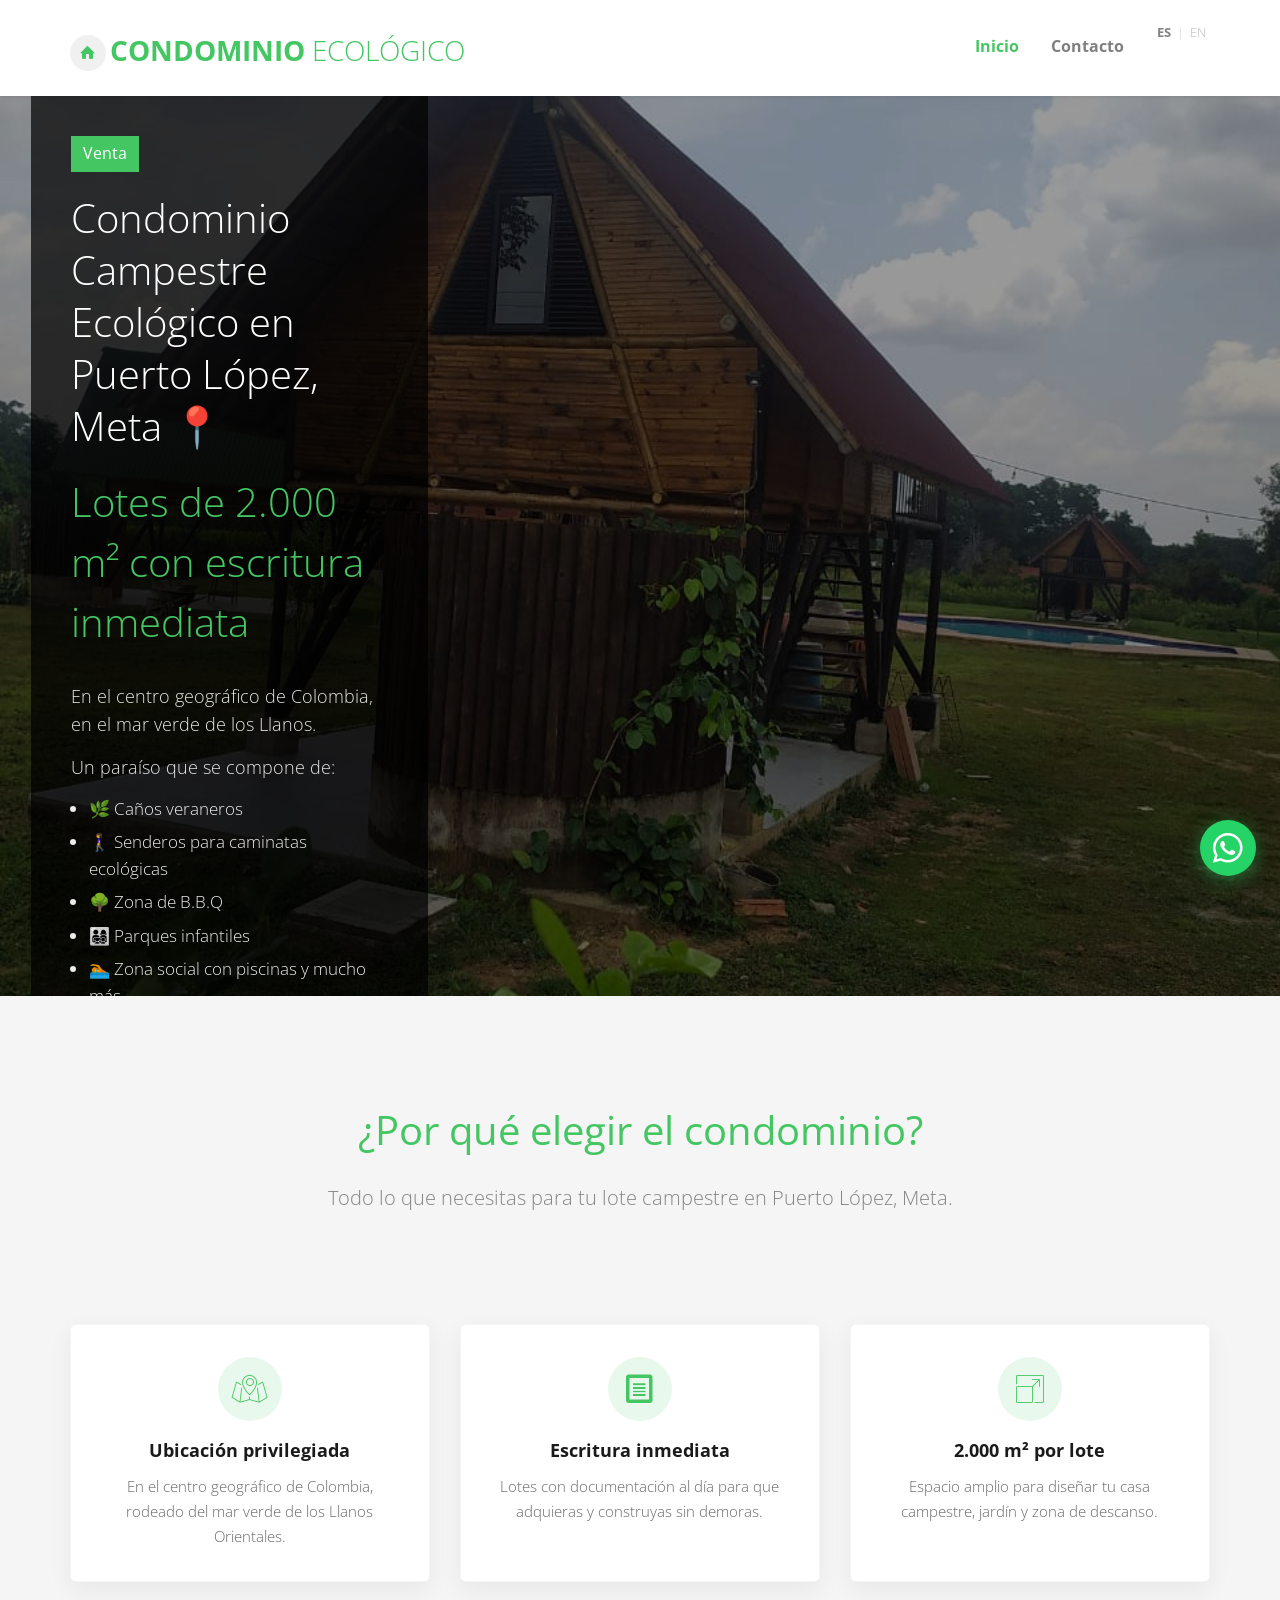
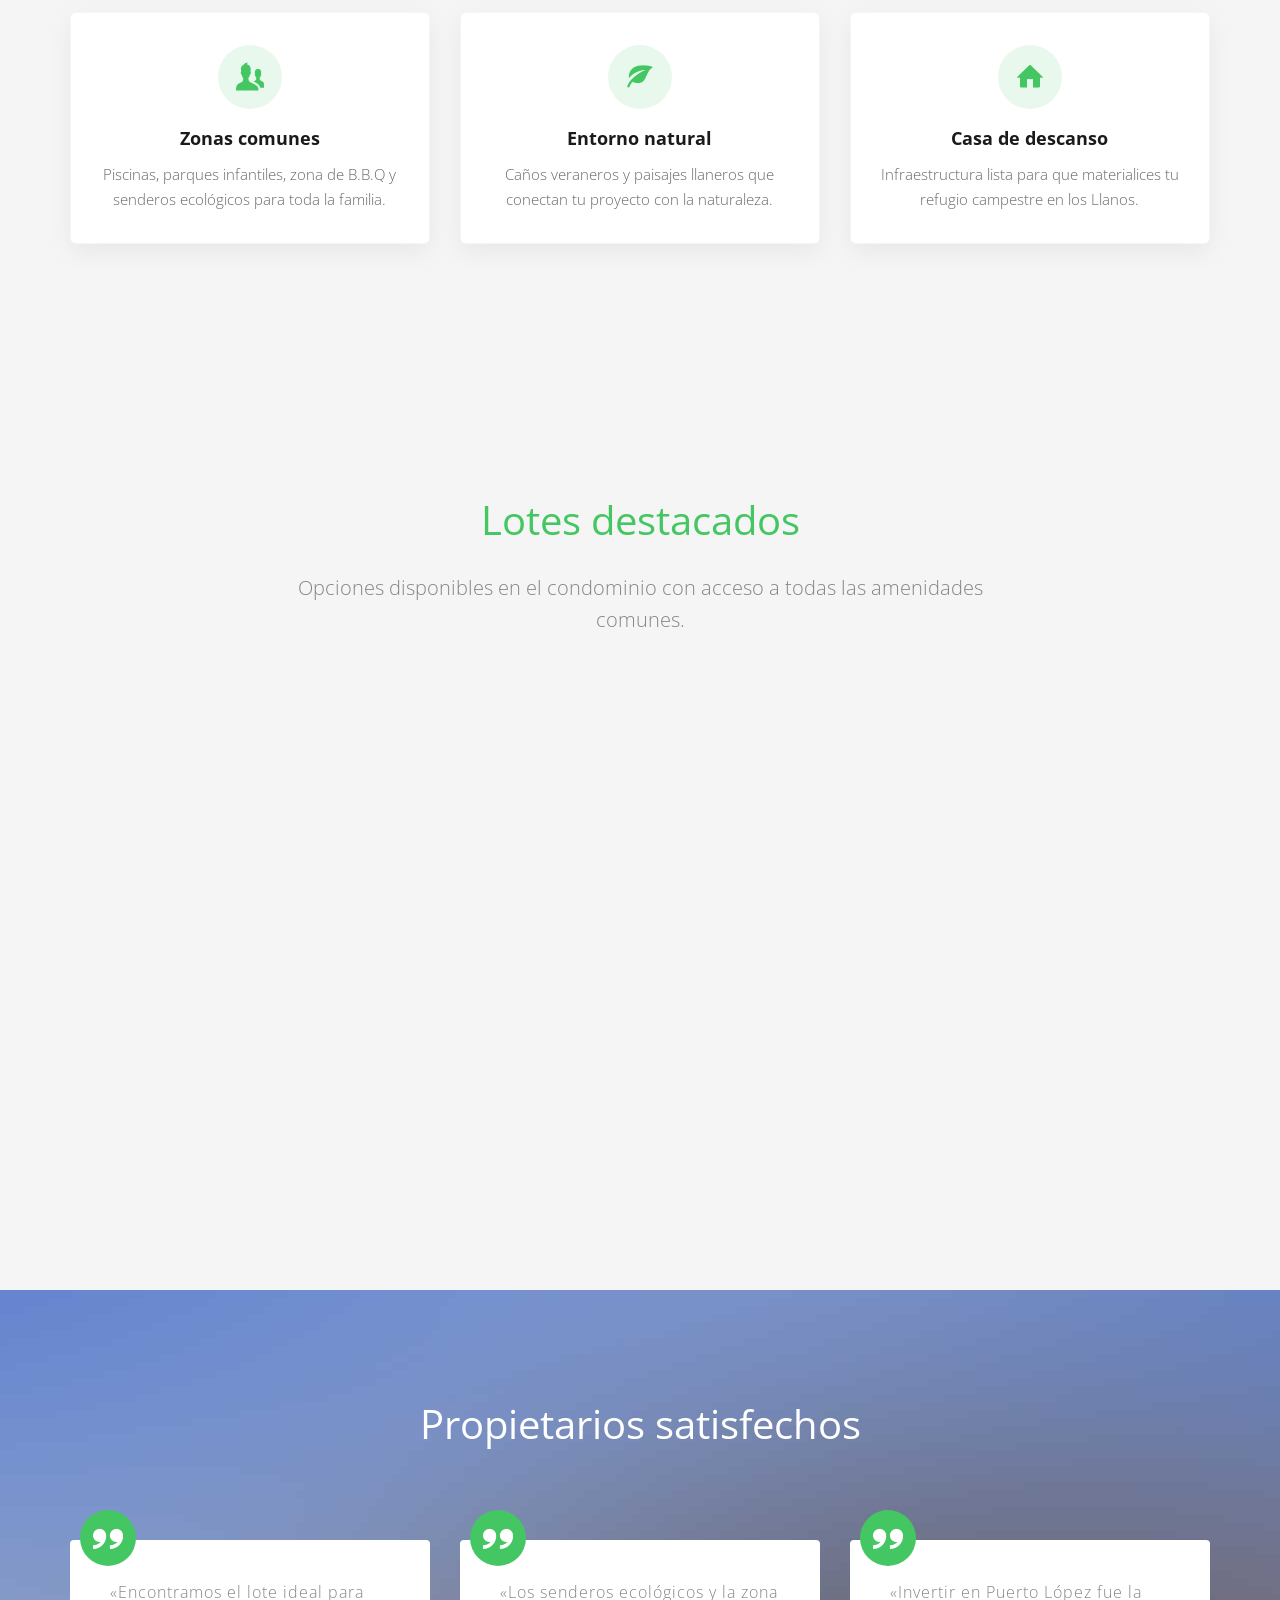
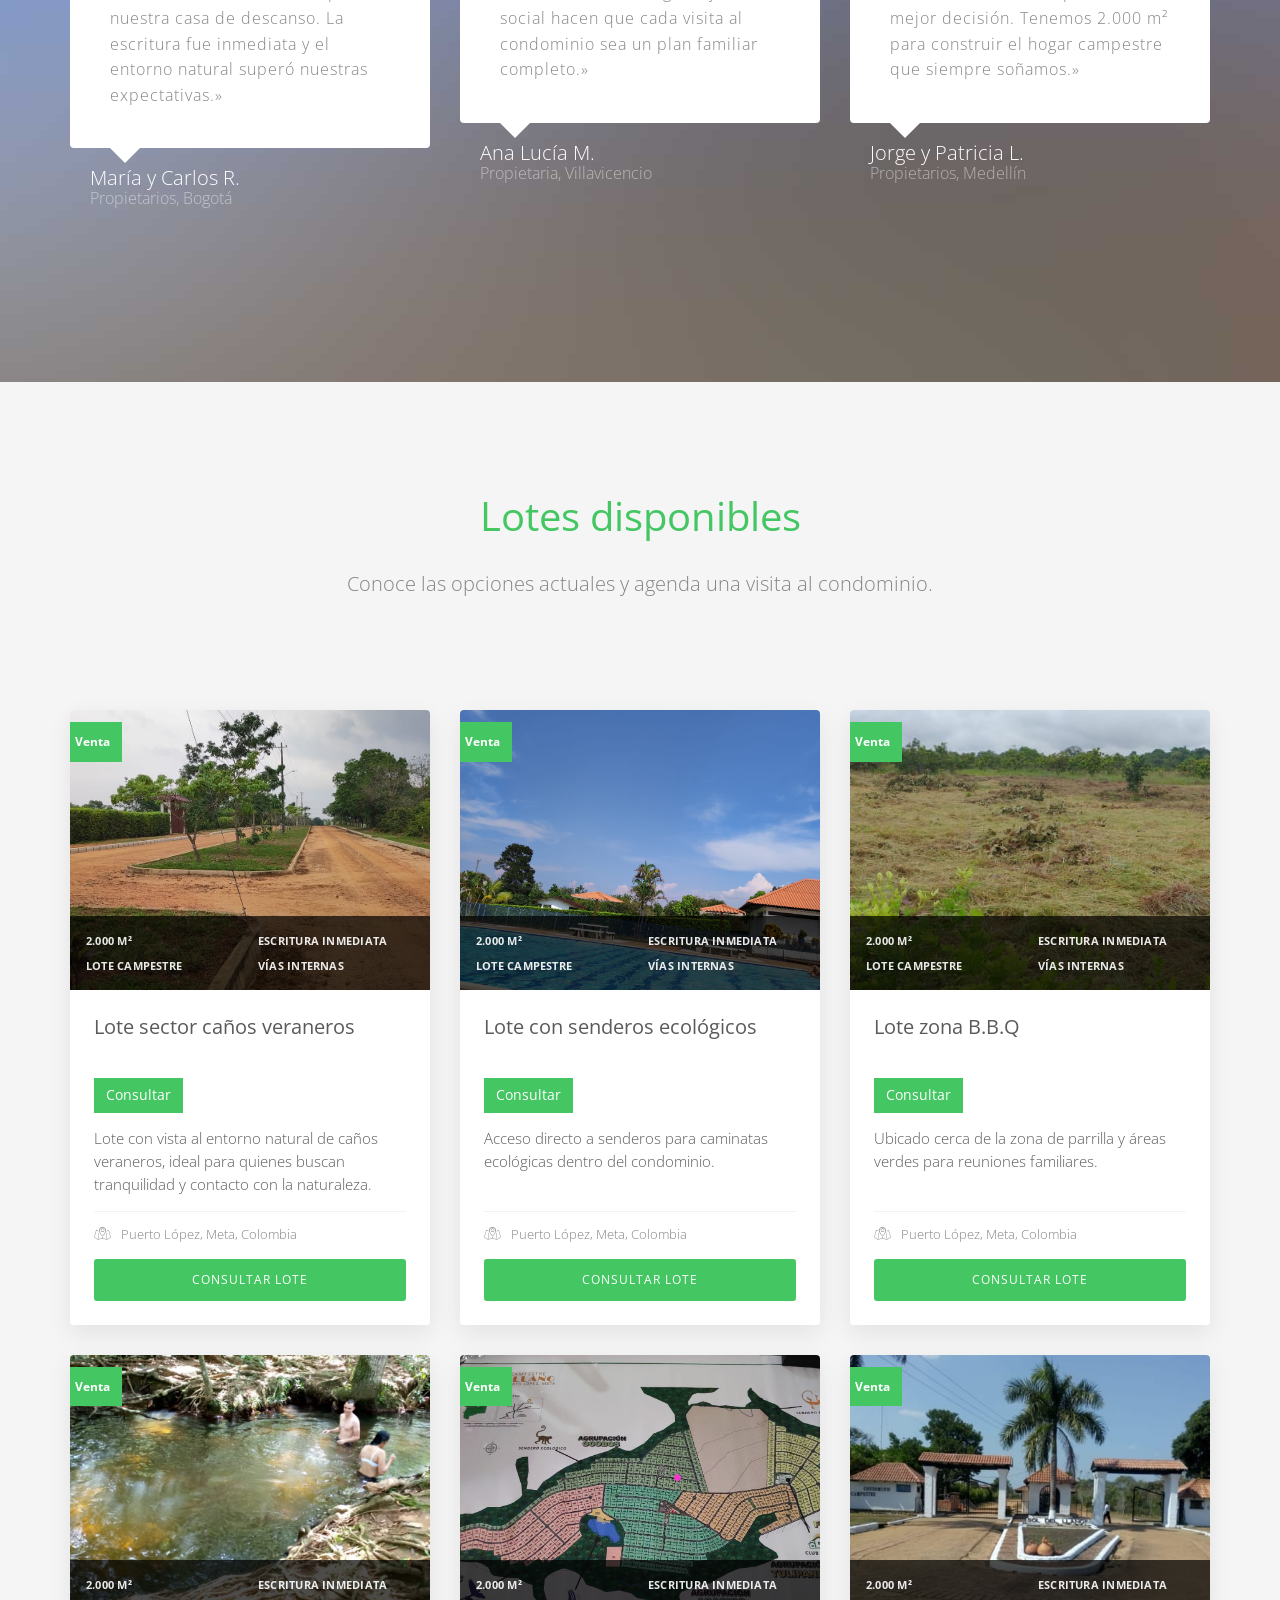
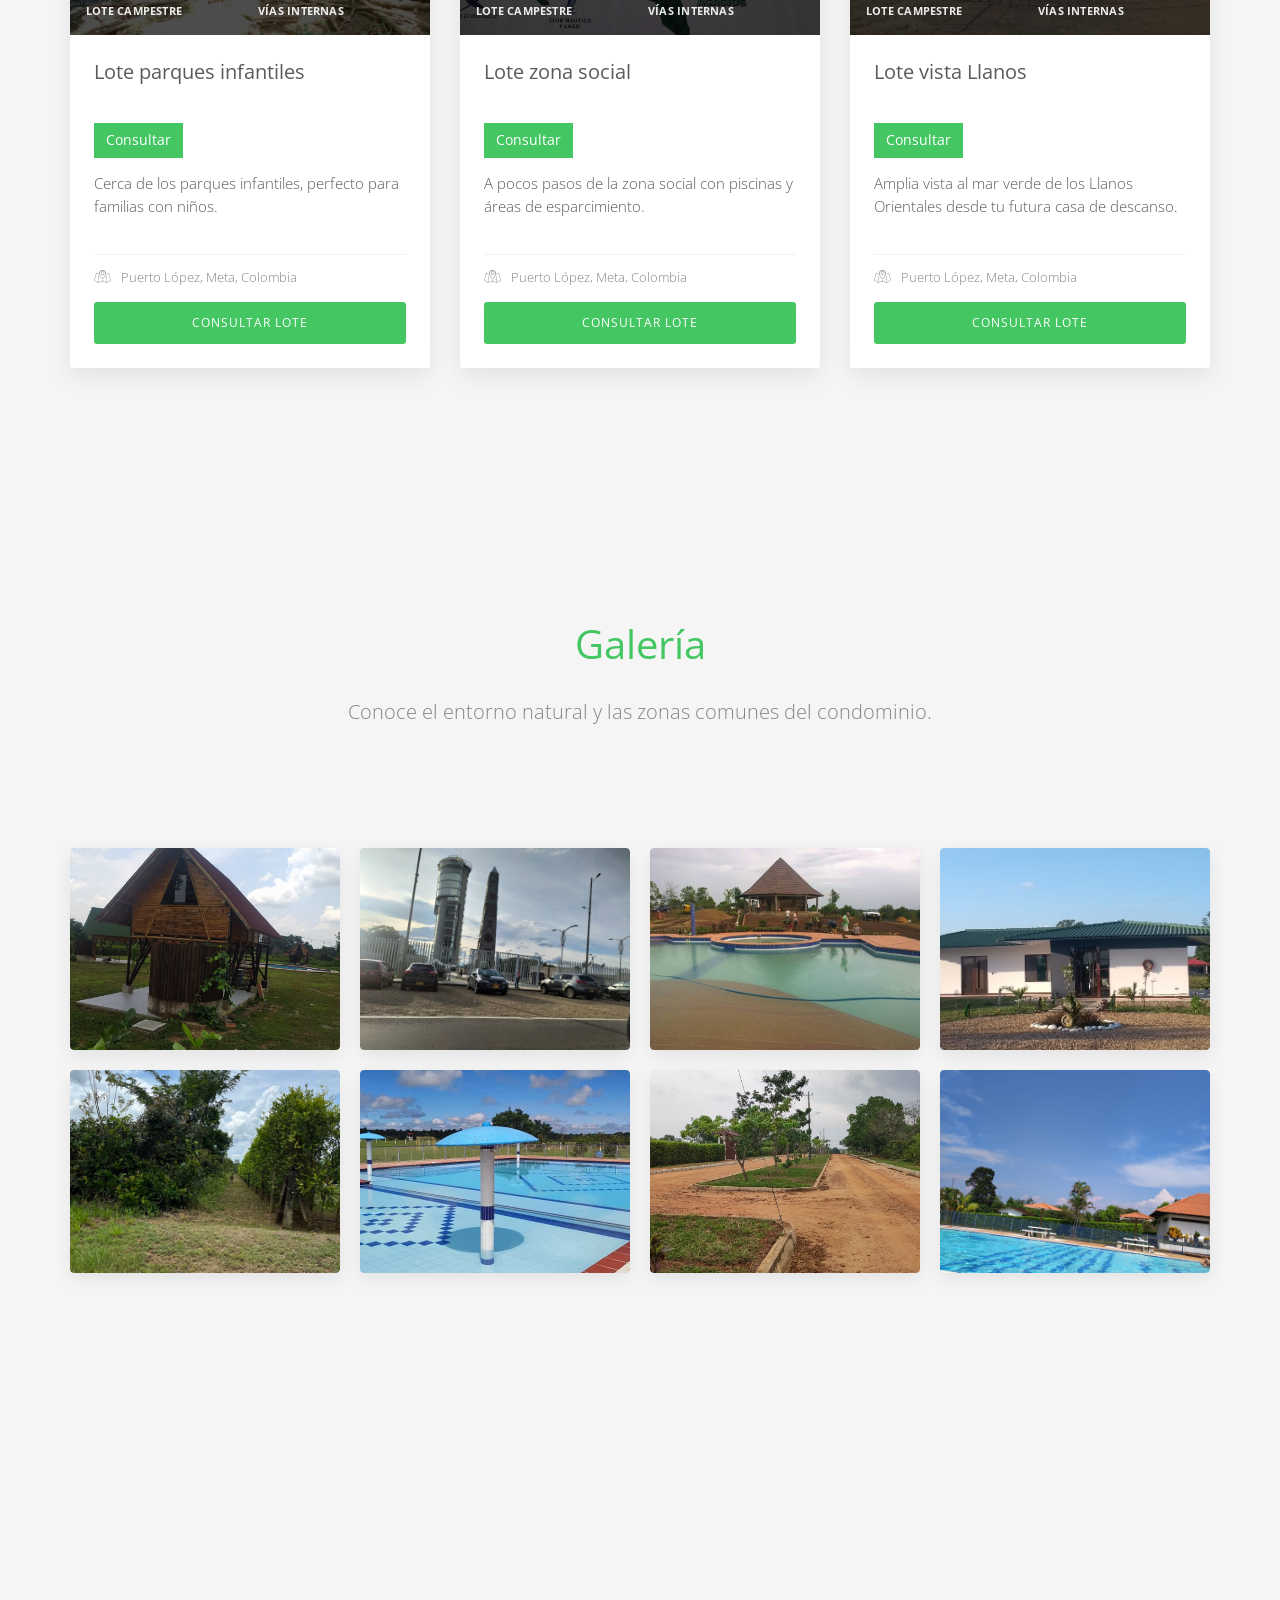
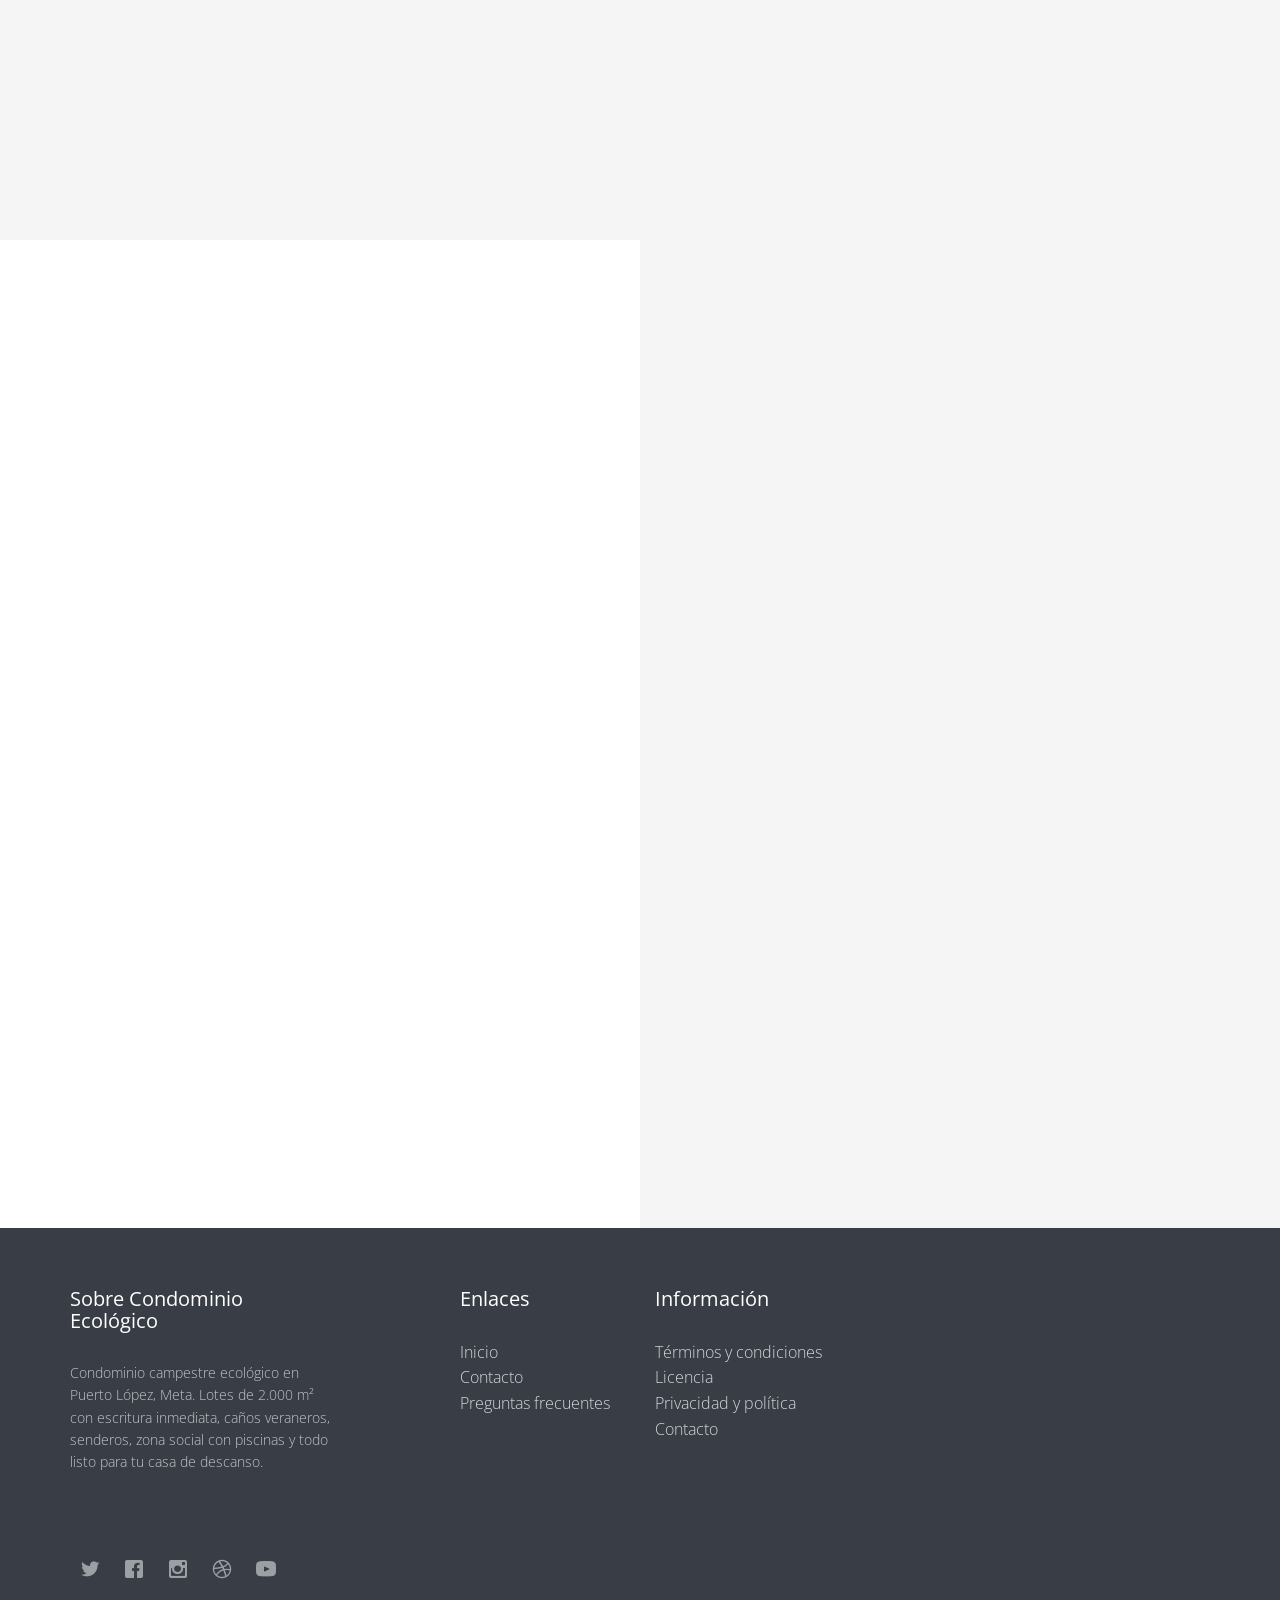
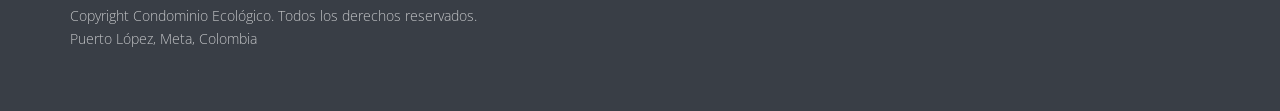
==== commit bfa91f3e: "feat: enhance contact and properties pages with updated content, add contact form functionality, and" ====
--- a/index.html
+++ b/index.html
@@ -96,145 +96,83 @@
 		<!-- end:header-top -->
 
 		<aside id="fh5co-hero" class="js-fullheight">
-			<div class="flexslider js-fullheight">
-				<ul class="slides">
-			   	<li style="background-image: url(images/photo-1.jpeg);">
-			   		<div class="container-fluid">
-			   			<div class="row">
-				   			<div class="col-md-4 col-md-offset-4 col-md-pull-4 js-fullheight slider-text">
-				   				<div class="slider-text-inner">
-				   					<div class="desc">
-				   						<span class="status" data-i18n="index.slide.badge">Venta</span>
-				   						<h1 data-i18n="index.slide.title">Condominio Campestre Ecológico en Puerto López, Meta 📍</h1>
-											<h2 class="price" data-i18n="index.slide.highlight">Lotes de 2.000 m² con escritura inmediata</h2>
-											<div class="slide-desc" data-i18n="index.slide.desc" data-i18n-html><p>En el centro geográfico de Colombia, en el mar verde de los Llanos.</p><p>Un paraíso que se compone de:</p><ul class="slide-amenities"><li>🌿 Caños veraneros</li><li>🚶‍♀️ Senderos para caminatas ecológicas</li><li>🌳 Zona de B.B.Q</li><li>👨‍👩‍👧‍👦 Parques infantiles</li><li>🏊 Zona social con piscinas y mucho más</li></ul><p>Todo listo para construir tu casa de descanso.</p></div>
-											<p><a class="btn btn-primary btn-lg" href="contact.html" data-i18n="index.slide.learn">Saber más</a></p>
-				   					</div>
-				   				</div>
-				   			</div>
-				   		</div>
-			   		</div>
-			   	</li>
-			   	<li style="background-image: url(images/photo-2.jpeg);">
-			   		<div class="container-fluid">
-			   			<div class="row">
-				   			<div class="col-md-4 col-md-offset-4 col-md-pull-4 js-fullheight slider-text">
-				   				<div class="slider-text-inner">
-				   					<div class="desc">
-				   						<span class="status" data-i18n="index.slide.badge">Venta</span>
-				   						<h1 data-i18n="index.slide.title">Condominio Campestre Ecológico en Puerto López, Meta 📍</h1>
-											<h2 class="price" data-i18n="index.slide.highlight">Lotes de 2.000 m² con escritura inmediata</h2>
-											<div class="slide-desc" data-i18n="index.slide.desc" data-i18n-html><p>En el centro geográfico de Colombia, en el mar verde de los Llanos.</p><p>Un paraíso que se compone de:</p><ul class="slide-amenities"><li>🌿 Caños veraneros</li><li>🚶‍♀️ Senderos para caminatas ecológicas</li><li>🌳 Zona de B.B.Q</li><li>👨‍👩‍👧‍👦 Parques infantiles</li><li>🏊 Zona social con piscinas y mucho más</li></ul><p>Todo listo para construir tu casa de descanso.</p></div>
-											<p><a class="btn btn-primary btn-lg" href="contact.html" data-i18n="index.slide.learn">Saber más</a></p>
-				   					</div>
-				   				</div>
-				   			</div>
-				   		</div>
-			   		</div>
-			   	</li>
-			   	<li style="background-image: url(images/photo-3.jpeg);">
-			   		<div class="container-fluid">
-			   			<div class="row">
-				   			<div class="col-md-4 col-md-offset-4 col-md-pull-4 js-fullheight slider-text">
-				   				<div class="slider-text-inner">
-				   					<div class="desc">
-				   						<span class="status" data-i18n="index.slide.badge">Venta</span>
-				   						<h1 data-i18n="index.slide.title">Condominio Campestre Ecológico en Puerto López, Meta 📍</h1>
-											<h2 class="price" data-i18n="index.slide.highlight">Lotes de 2.000 m² con escritura inmediata</h2>
-											<div class="slide-desc" data-i18n="index.slide.desc" data-i18n-html><p>En el centro geográfico de Colombia, en el mar verde de los Llanos.</p><p>Un paraíso que se compone de:</p><ul class="slide-amenities"><li>🌿 Caños veraneros</li><li>🚶‍♀️ Senderos para caminatas ecológicas</li><li>🌳 Zona de B.B.Q</li><li>👨‍👩‍👧‍👦 Parques infantiles</li><li>🏊 Zona social con piscinas y mucho más</li></ul><p>Todo listo para construir tu casa de descanso.</p></div>
-											<p><a class="btn btn-primary btn-lg" href="contact.html" data-i18n="index.slide.learn">Saber más</a></p>
-				   					</div>
-				   				</div>
-				   			</div>
-				   		</div>
-			   		</div>
-			   	</li>		   	
-			  	</ul>
-		  	</div>
+			<div class="hero-video-wrap js-fullheight">
+				<div class="hero-video-layers">
+					<video class="hero-video is-visible" muted playsinline preload="auto" poster="images/photo-1.jpeg">
+						<source src="public/video_hero.mp4" type="video/mp4">
+					</video>
+					<video class="hero-video" muted playsinline preload="auto">
+						<source src="public/video_hero.mp4" type="video/mp4">
+					</video>
+				</div>
+				<div class="hero-video-overlay"></div>
+				<div class="container-fluid">
+					<div class="row">
+						<div class="col-md-4 col-md-offset-4 col-md-pull-4 js-fullheight slider-text">
+							<div class="slider-text-inner">
+								<div class="desc">
+									<span class="status" data-i18n="index.slide.badge">Venta</span>
+									<h1 data-i18n="index.slide.title">Condominio Campestre Ecológico en Puerto López, Meta 📍</h1>
+									<h2 class="price" data-i18n="index.slide.highlight">Lotes de 2.000 m² con escritura inmediata</h2>
+									<div class="slide-desc" data-i18n="index.slide.desc" data-i18n-html><p>En el centro geográfico de Colombia, en el mar verde de los Llanos.</p><p>Un paraíso que se compone de:</p><ul class="slide-amenities"><li>🌿 Caños veraneros</li><li>🚶‍♀️ Senderos para caminatas ecológicas</li><li>🌳 Zona de B.B.Q</li><li>👨‍👩‍👧‍👦 Parques infantiles</li><li>🏊 Zona social con piscinas y mucho más</li></ul><p>Todo listo para construir tu casa de descanso.</p></div>
+									<p><a class="btn btn-primary btn-lg" href="contact.html" data-i18n="index.slide.learn">Saber más</a></p>
+								</div>
+							</div>
+						</div>
+					</div>
+				</div>
+			</div>
 		</aside>
 
-		<div id="fh5co-features">
+		<div id="fh5co-features" class="fh5co-section-gray">
 			<div class="container">
 				<div class="row">
-					<div class="col-md-4 animate-box">
-
-						<div class="feature-left">
-							<span class="icon">
-								<i class="icon-map"></i>
-							</span>
-							<div class="feature-copy">
-								<h3 data-i18n="index.feat1.title">Mudanza</h3>
-								<p data-i18n="index.feat1.desc">Te ayudamos a planificar tu traslado con asesoramiento y recursos locales.</p>
-								<p><a href="#" data-i18n="search.cta">Saber más</a></p>
-							</div>
-						</div>
-
-					</div>
-
-					<div class="col-md-4 animate-box">
-						<div class="feature-left">
-							<span class="icon">
-								<i class="icon-browser"></i>
-							</span>
-							<div class="feature-copy">
-								<h3 data-i18n="index.feat2.title">Hipoteca</h3>
-								<p data-i18n="index.feat2.desc">Opciones de financiación y comparación de condiciones con aliados bancarios.</p>
-								<p><a href="#" data-i18n="search.cta">Saber más</a></p>
-							</div>
-						</div>
-					</div>
-					<div class="col-md-4 animate-box">
-						<div class="feature-left">
-							<span class="icon">
-								<i class="icon-wallet"></i>
-							</span>
-							<div class="feature-copy">
-								<h3 data-i18n="index.feat3.title">Rentabilidad</h3>
-								<p data-i18n="index.feat3.desc">Análisis de inversión y retorno estimado para tu próxima compra.</p>
-								<p><a href="#" data-i18n="search.cta">Saber más</a></p>
-							</div>
-						</div>
-					</div>
-				</div>
-				<div class="row">
-					<div class="col-md-4 animate-box">
-
-						<div class="feature-left">
-							<span class="icon">
-								<i class="icon-piechart"></i>
-							</span>
-							<div class="feature-copy">
-								<h3 data-i18n="index.feat4.title">Negocio en casa</h3>
-								<p data-i18n="index.feat4.desc">Espacios adaptados al teletrabajo y necesidades profesionales.</p>
-								<p><a href="#" data-i18n="search.cta">Saber más</a></p>
-							</div>
-						</div>
-
-					</div>
-
-					<div class="col-md-4 animate-box">
-						<div class="feature-left">
-							<span class="icon">
-								<i class="icon-genius"></i>
-							</span>
-							<div class="feature-copy">
-								<h3 data-i18n="index.feat5.title">Marketing</h3>
-								<p data-i18n="index.feat5.desc">Difusión en portales, visitas virtuales y seguimiento de interesados.</p>
-								<p><a href="#" data-i18n="search.cta">Saber más</a></p>
-							</div>
-						</div>
-
-					</div>
-					<div class="col-md-4 animate-box">
-						<div class="feature-left">
-							<span class="icon">
-								<i class="icon-chat"></i>
-							</span>
-							<div class="feature-copy">
-								<h3 data-i18n="index.feat6.title">Explorar</h3>
-								<p data-i18n="index.feat6.desc">Recorre zonas, servicios y comparativas de barrio en un solo lugar.</p>
-								<p><a href="#" data-i18n="search.cta">Saber más</a></p>
-							</div>
+					<div class="col-md-8 col-md-offset-2 text-center heading-section animate-box">
+						<h3 data-i18n="index.features.title">¿Por qué elegir el condominio?</h3>
+						<p data-i18n="index.features.sub">Todo lo que necesitas para tu lote campestre en Puerto López, Meta.</p>
+					</div>
+				</div>
+				<div class="row features-grid">
+					<div class="col-md-4 col-sm-6 animate-box">
+						<div class="feature-card">
+							<span class="feature-card-icon"><i class="icon-map"></i></span>
+							<h3 data-i18n="index.feat1.title">Ubicación privilegiada</h3>
+							<p data-i18n="index.feat1.desc">En el centro geográfico de Colombia, rodeado del mar verde de los Llanos Orientales.</p>
+						</div>
+					</div>
+					<div class="col-md-4 col-sm-6 animate-box">
+						<div class="feature-card">
+							<span class="feature-card-icon"><i class="icon-file-text"></i></span>
+							<h3 data-i18n="index.feat2.title">Escritura inmediata</h3>
+							<p data-i18n="index.feat2.desc">Lotes con documentación al día para que adquieras y construyas sin demoras.</p>
+						</div>
+					</div>
+					<div class="col-md-4 col-sm-6 animate-box">
+						<div class="feature-card">
+							<span class="feature-card-icon"><i class="icon-expand"></i></span>
+							<h3 data-i18n="index.feat3.title">2.000 m² por lote</h3>
+							<p data-i18n="index.feat3.desc">Espacio amplio para diseñar tu casa campestre, jardín y zona de descanso.</p>
+						</div>
+					</div>
+					<div class="col-md-4 col-sm-6 animate-box">
+						<div class="feature-card">
+							<span class="feature-card-icon"><i class="icon-users"></i></span>
+							<h3 data-i18n="index.feat4.title">Zonas comunes</h3>
+							<p data-i18n="index.feat4.desc">Piscinas, parques infantiles, zona de B.B.Q y senderos ecológicos para toda la familia.</p>
+						</div>
+					</div>
+					<div class="col-md-4 col-sm-6 animate-box">
+						<div class="feature-card">
+							<span class="feature-card-icon"><i class="icon-leaf"></i></span>
+							<h3 data-i18n="index.feat5.title">Entorno natural</h3>
+							<p data-i18n="index.feat5.desc">Caños veraneros y paisajes llaneros que conectan tu proyecto con la naturaleza.</p>
+						</div>
+					</div>
+					<div class="col-md-4 col-sm-6 animate-box">
+						<div class="feature-card">
+							<span class="feature-card-icon"><i class="icon-home"></i></span>
+							<h3 data-i18n="index.feat6.title">Casa de descanso</h3>
+							<p data-i18n="index.feat6.desc">Infraestructura lista para que materialices tu refugio campestre en los Llanos.</p>
 						</div>
 					</div>
 				</div>
@@ -245,35 +183,35 @@
 			<div class="container">
 				<div class="row">
 					<div class="col-md-8 col-md-offset-2 text-center heading-section animate-box">
-						<h3 data-i18n="index.popular.title">Propiedades populares</h3>
-						<p data-i18n="index.popular.sub">Una selección de viviendas destacadas por ubicación, precio y demanda del mercado.</p>
+						<h3 data-i18n="index.popular.title">Lotes destacados</h3>
+						<p data-i18n="index.popular.sub">Opciones disponibles en el condominio con acceso a todas las amenidades comunes.</p>
 					</div>
 				</div>
 				<div class="row">
 					<div class="col-md-4 animate-box">
-						<a href="#" class="fh5co-property" style="background-image: url(images/photo-4.jpeg);">
+						<a href="contact.html" class="fh5co-property" style="background-image: url(images/photo-4.jpeg);">
 							<span class="status" data-i18n="status.sale">Venta</span>
 							<div class="prop-details">
-								<span class="price">$3,000</span>
-								<h3 data-i18n="index.pop1.title">Propiedades cerca de la playa, California, EE. UU.</h3>
+								<span class="price" data-i18n="prop.price_inquire">Consultar</span>
+								<h3 data-i18n="index.pop1.title">Lote sector caños veraneros</h3>
 							</div>
 						</a>
 					</div>
 					<div class="col-md-4 animate-box">
-						<a href="#" class="fh5co-property" style="background-image: url(images/photo-5.jpeg);">
-							<span class="status" data-i18n="status.rent">Alquiler</span>
-							<div class="prop-details">
-								<span class="price">$200/mos</span>
-								<h3 data-i18n="index.pop2.title">Casa moderna en Nueva Zelanda</h3>
-							</div>
-						</a>
-					</div>
-					<div class="col-md-4 animate-box">
-						<a href="#" class="fh5co-property" style="background-image: url(images/photo-6.jpeg);">
+						<a href="contact.html" class="fh5co-property" style="background-image: url(images/photo-5.jpeg);">
 							<span class="status" data-i18n="status.sale">Venta</span>
 							<div class="prop-details">
-								<span class="price">$3,000</span>
-								<h3 data-i18n="index.pop3.title">Casa tipo bungalow</h3>
+								<span class="price" data-i18n="prop.price_inquire">Consultar</span>
+								<h3 data-i18n="index.pop2.title">Lote con acceso a senderos ecológicos</h3>
+							</div>
+						</a>
+					</div>
+					<div class="col-md-4 animate-box">
+						<a href="contact.html" class="fh5co-property" style="background-image: url(images/photo-6.jpeg);">
+							<span class="status" data-i18n="status.sale">Venta</span>
+							<div class="prop-details">
+								<span class="price" data-i18n="prop.price_inquire">Consultar</span>
+								<h3 data-i18n="index.pop3.title">Lote zona social y piscinas</h3>
 							</div>
 						</a>
 					</div>
@@ -293,9 +231,9 @@
 						<div class="box-testimony animate-box">
 							<blockquote>
 								<span class="quote"><span><i class="icon-quotes-right"></i></span></span>
-								<p data-i18n="index.testimonial.q1" data-i18n-html>&laquo;Muy lejos, tras las montañas de las palabras, lejos de los países de Vokalia y Consonantia, viven los textos ciegos. Separados viven en Bookmarksgrove, junto a la costa de Semantics, un gran océano de lenguas.&raquo;</p>
+								<p data-i18n="index.testimonial.q1" data-i18n-html>&laquo;Encontramos el lote ideal para nuestra casa de descanso. La escritura fue inmediata y el entorno natural superó nuestras expectativas.&raquo;</p>
 							</blockquote>
-							<p class="author" data-i18n="index.testimonial.a1" data-i18n-html>John Doe, CEO <a href="http://freehtml5.co/" target="_blank">FREEHTML5.co</a> <span class="subtext">Director creativo</span></p>
+							<p class="author" data-i18n="index.testimonial.a1" data-i18n-html>María y Carlos R. <span class="subtext">Propietarios, Bogotá</span></p>
 						</div>
 						
 					</div>
@@ -303,9 +241,9 @@
 						<div class="box-testimony animate-box">
 							<blockquote>
 								<span class="quote"><span><i class="icon-quotes-right"></i></span></span>
-								<p data-i18n="index.testimonial.q2" data-i18n-html>&laquo;Muy lejos, tras las montañas de las palabras, lejos de los países de Vokalia y Consonantia, viven los textos ciegos.&raquo;</p>
+								<p data-i18n="index.testimonial.q2" data-i18n-html>&laquo;Los senderos ecológicos y la zona social hacen que cada visita al condominio sea un plan familiar completo.&raquo;</p>
 							</blockquote>
-							<p class="author" data-i18n="index.testimonial.a1" data-i18n-html>John Doe, CEO <a href="http://freehtml5.co/" target="_blank">FREEHTML5.co</a> <span class="subtext">Director creativo</span></p>
+							<p class="author" data-i18n="index.testimonial.a2" data-i18n-html>Ana Lucía M. <span class="subtext">Propietaria, Villavicencio</span></p>
 						</div>
 						
 						
@@ -314,9 +252,9 @@
 						<div class="box-testimony animate-box">
 							<blockquote>
 								<span class="quote"><span><i class="icon-quotes-right"></i></span></span>
-								<p data-i18n="index.testimonial.q1" data-i18n-html>&laquo;Muy lejos, tras las montañas de las palabras, lejos de los países de Vokalia y Consonantia, viven los textos ciegos. Separados viven en Bookmarksgrove, junto a la costa de Semantics, un gran océano de lenguas.&raquo;</p>
+								<p data-i18n="index.testimonial.q3" data-i18n-html>&laquo;Invertir en Puerto López fue la mejor decisión. Tenemos 2.000 m² para construir el hogar campestre que siempre soñamos.&raquo;</p>
 							</blockquote>
-							<p class="author" data-i18n="index.testimonial.a3" data-i18n-html>John Doe, fundador <a href="#">FREEHTML5.co</a> <span class="subtext">Director creativo</span></p>
+							<p class="author" data-i18n="index.testimonial.a3" data-i18n-html>Jorge y Patricia L. <span class="subtext">Propietarios, Medellín</span></p>
 						</div>
 						
 					</div>
@@ -328,122 +266,128 @@
 			<div class="container">
 				<div class="row">
 					<div class="col-md-8 col-md-offset-2 text-center heading-section animate-box">
-						<h3 data-i18n="index.newest.title">Propiedades más recientes</h3>
-						<p data-i18n="index.newest.sub">Últimas incorporaciones al catálogo: revisa detalles y agenda una visita.</p>
-					</div>
-				</div>
-				<div class="row">
-					<div class="col-md-4 animate-box">
-						<div class="property">
-							<a href="#" class="fh5co-property" style="background-image: url(images/photo-7.jpeg);">
+						<h3 data-i18n="index.newest.title">Lotes disponibles</h3>
+						<p data-i18n="index.newest.sub">Conoce las opciones actuales y agenda una visita al condominio.</p>
+					</div>
+				</div>
+				<div class="row lots-row">
+					<div class="col-md-4 animate-box">
+						<div class="property lot-card">
+							<a href="contact.html" class="fh5co-property" style="background-image: url(images/photo-7.jpeg);">
 								<span class="status" data-i18n="status.sale">Venta</span>
 								<ul class="list-details">
-									<li data-i18n="prop.detail_sqft">2000 pies²</li>
-									<li data-i18n="prop.detail_bed">5 dormitorios</li>
-									<li data-i18n="prop.detail_bath">4 baños</li>
-									<li data-i18n="prop.detail_garage">3 plazas garaje</li>
+									<li data-i18n="prop.detail_area">2.000 m²</li>
+									<li data-i18n="prop.detail_deed">Escritura inmediata</li>
+									<li data-i18n="prop.detail_type">Lote campestre</li>
+									<li data-i18n="prop.detail_access">Vías internas</li>
 								</ul>
 							</a>
 							<div class="property-details">
-								<h3 data-i18n="prop.p1.title">Propiedades cerca de la playa</h3>
-								<span class="price">$3,000</span>
-								<p data-i18n="prop.lorem">Lorem ipsum dolor sit amet, consectetur adipisicing elit. Velit est facilis maiores.</p>
-								<span class="address"><i class="icon-map"></i>Thomas Street, St. Louis, MO 8990, USA</span>
-							</div>
-						</div>
-					</div>
-					<div class="col-md-4 animate-box">
-						<div class="property">
-							<a href="#" class="fh5co-property" style="background-image: url(images/photo-8.jpeg);">
-								<span class="status" data-i18n="status.rent">Alquiler</span>
+								<h3 data-i18n="prop.p1.title">Lote sector caños veraneros</h3>
+								<span class="price" data-i18n="prop.price_inquire">Consultar</span>
+								<p class="lot-desc" data-i18n="prop.p1.desc">Lote con vista al entorno natural de caños veraneros, ideal para quienes buscan tranquilidad y contacto con la naturaleza.</p>
+								<span class="address"><i class="icon-map"></i><span data-i18n="prop.address">Puerto López, Meta, Colombia</span></span>
+								<p class="lot-cta"><a href="contact.html" class="btn btn-primary btn-sm" data-i18n="prop.cta">Consultar lote</a></p>
+							</div>
+						</div>
+					</div>
+					<div class="col-md-4 animate-box">
+						<div class="property lot-card">
+							<a href="contact.html" class="fh5co-property" style="background-image: url(images/photo-8.jpeg);">
+								<span class="status" data-i18n="status.sale">Venta</span>
 								<ul class="list-details">
-									<li data-i18n="prop.detail_sqft">2000 pies²</li>
-									<li data-i18n="prop.detail_bed">5 dormitorios</li>
-									<li data-i18n="prop.detail_bath">4 baños</li>
-									<li data-i18n="prop.detail_garage">3 plazas garaje</li>
+									<li data-i18n="prop.detail_area">2.000 m²</li>
+									<li data-i18n="prop.detail_deed">Escritura inmediata</li>
+									<li data-i18n="prop.detail_type">Lote campestre</li>
+									<li data-i18n="prop.detail_access">Vías internas</li>
 								</ul>
 							</a>
 							<div class="property-details">
-								<h3 data-i18n="prop.p2.title">Casa moderna en NZ</h3>
-								<span class="price">$200/mos</span>
-								<p data-i18n="prop.lorem">Lorem ipsum dolor sit amet, consectetur adipisicing elit. Velit est facilis maiores.</p>
-								<span class="address"><i class="icon-map"></i>Thomas Street, St. Louis, MO 8990, USA</span>
-							</div>
-						</div>
-					</div>
-					<div class="col-md-4 animate-box">
-						<div class="property">
-							<a href="#" class="fh5co-property" style="background-image: url(images/photo-9.jpeg);">
+								<h3 data-i18n="prop.p2.title">Lote con senderos ecológicos</h3>
+								<span class="price" data-i18n="prop.price_inquire">Consultar</span>
+								<p class="lot-desc" data-i18n="prop.p2.desc">Acceso directo a senderos para caminatas ecológicas dentro del condominio.</p>
+								<span class="address"><i class="icon-map"></i><span data-i18n="prop.address">Puerto López, Meta, Colombia</span></span>
+								<p class="lot-cta"><a href="contact.html" class="btn btn-primary btn-sm" data-i18n="prop.cta">Consultar lote</a></p>
+							</div>
+						</div>
+					</div>
+					<div class="col-md-4 animate-box">
+						<div class="property lot-card">
+							<a href="contact.html" class="fh5co-property" style="background-image: url(images/photo-9.jpeg);">
 								<span class="status" data-i18n="status.sale">Venta</span>
 								<ul class="list-details">
-									<li data-i18n="prop.detail_sqft">2000 pies²</li>
-									<li data-i18n="prop.detail_bed">5 dormitorios</li>
-									<li data-i18n="prop.detail_bath">4 baños</li>
-									<li data-i18n="prop.detail_garage">3 plazas garaje</li>
+									<li data-i18n="prop.detail_area">2.000 m²</li>
+									<li data-i18n="prop.detail_deed">Escritura inmediata</li>
+									<li data-i18n="prop.detail_type">Lote campestre</li>
+									<li data-i18n="prop.detail_access">Vías internas</li>
 								</ul>
 							</a>
 							<div class="property-details">
-								<h3 data-i18n="prop.p3.title">Casa bungalow</h3>
-								<span class="price">$3,000</span>
-								<p data-i18n="prop.lorem">Lorem ipsum dolor sit amet, consectetur adipisicing elit. Velit est facilis maiores.</p>
-								<span class="address"><i class="icon-map"></i>Thomas Street, St. Louis, MO 8990, USA</span>						
-							</div>
-						</div>
-					</div>
-					<div class="col-md-4 animate-box">
-						<div class="property">
-							<a href="#" class="fh5co-property" style="background-image: url(images/photo-10.jpeg);">
+								<h3 data-i18n="prop.p3.title">Lote zona B.B.Q</h3>
+								<span class="price" data-i18n="prop.price_inquire">Consultar</span>
+								<p class="lot-desc" data-i18n="prop.p3.desc">Ubicado cerca de la zona de parrilla y áreas verdes para reuniones familiares.</p>
+								<span class="address"><i class="icon-map"></i><span data-i18n="prop.address">Puerto López, Meta, Colombia</span></span>
+								<p class="lot-cta"><a href="contact.html" class="btn btn-primary btn-sm" data-i18n="prop.cta">Consultar lote</a></p>
+							</div>
+						</div>
+					</div>
+					<div class="col-md-4 animate-box">
+						<div class="property lot-card">
+							<a href="contact.html" class="fh5co-property" style="background-image: url(images/photo-10.jpeg);">
 								<span class="status" data-i18n="status.sale">Venta</span>
 								<ul class="list-details">
-									<li data-i18n="prop.detail_sqft">2000 pies²</li>
-									<li data-i18n="prop.detail_bed">5 dormitorios</li>
-									<li data-i18n="prop.detail_bath">4 baños</li>
-									<li data-i18n="prop.detail_garage">3 plazas garaje</li>
+									<li data-i18n="prop.detail_area">2.000 m²</li>
+									<li data-i18n="prop.detail_deed">Escritura inmediata</li>
+									<li data-i18n="prop.detail_type">Lote campestre</li>
+									<li data-i18n="prop.detail_access">Vías internas</li>
 								</ul>
 							</a>
 							<div class="property-details">
-								<h3 data-i18n="prop.p4.title">Propiedades en Alaska</h3>
-								<span class="price">$3,000</span>
-								<p data-i18n="prop.lorem">Lorem ipsum dolor sit amet, consectetur adipisicing elit. Velit est facilis maiores.</p>
-								<span class="address"><i class="icon-map"></i>Thomas Street, St. Louis, MO 8990, USA</span>
-							</div>
-						</div>
-					</div>
-					<div class="col-md-4 animate-box">
-						<div class="property">
-							<a href="#" class="fh5co-property" style="background-image: url(images/photo-11.jpeg);">
-								<span class="status" data-i18n="status.rent">Alquiler</span>
+								<h3 data-i18n="prop.p4.title">Lote parques infantiles</h3>
+								<span class="price" data-i18n="prop.price_inquire">Consultar</span>
+								<p class="lot-desc" data-i18n="prop.p4.desc">Cerca de los parques infantiles, perfecto para familias con niños.</p>
+								<span class="address"><i class="icon-map"></i><span data-i18n="prop.address">Puerto López, Meta, Colombia</span></span>
+								<p class="lot-cta"><a href="contact.html" class="btn btn-primary btn-sm" data-i18n="prop.cta">Consultar lote</a></p>
+							</div>
+						</div>
+					</div>
+					<div class="col-md-4 animate-box">
+						<div class="property lot-card">
+							<a href="contact.html" class="fh5co-property" style="background-image: url(images/photo-11.jpeg);">
+								<span class="status" data-i18n="status.sale">Venta</span>
 								<ul class="list-details">
-									<li data-i18n="prop.detail_sqft">2000 pies²</li>
-									<li data-i18n="prop.detail_bed">5 dormitorios</li>
-									<li data-i18n="prop.detail_bath">4 baños</li>
-									<li data-i18n="prop.detail_garage">3 plazas garaje</li>
+									<li data-i18n="prop.detail_area">2.000 m²</li>
+									<li data-i18n="prop.detail_deed">Escritura inmediata</li>
+									<li data-i18n="prop.detail_type">Lote campestre</li>
+									<li data-i18n="prop.detail_access">Vías internas</li>
 								</ul>
 							</a>
 							<div class="property-details">
-								<h3 data-i18n="prop.p5.title">Propiedades modernas</h3>
-								<span class="price">$200/mos</span>
-								<p data-i18n="prop.lorem">Lorem ipsum dolor sit amet, consectetur adipisicing elit. Velit est facilis maiores.</p>
-								<span class="address"><i class="icon-map"></i>Thomas Street, St. Louis, MO 8990, USA</span>
-							</div>
-						</div>
-					</div>
-					<div class="col-md-4 animate-box">
-						<div class="property">
-							<a href="#" class="fh5co-property" style="background-image: url(images/photo-12.jpeg);">
+								<h3 data-i18n="prop.p5.title">Lote zona social</h3>
+								<span class="price" data-i18n="prop.price_inquire">Consultar</span>
+								<p class="lot-desc" data-i18n="prop.p5.desc">A pocos pasos de la zona social con piscinas y áreas de esparcimiento.</p>
+								<span class="address"><i class="icon-map"></i><span data-i18n="prop.address">Puerto López, Meta, Colombia</span></span>
+								<p class="lot-cta"><a href="contact.html" class="btn btn-primary btn-sm" data-i18n="prop.cta">Consultar lote</a></p>
+							</div>
+						</div>
+					</div>
+					<div class="col-md-4 animate-box">
+						<div class="property lot-card">
+							<a href="contact.html" class="fh5co-property" style="background-image: url(images/photo-12.jpeg);">
 								<span class="status" data-i18n="status.sale">Venta</span>
 								<ul class="list-details">
-									<li data-i18n="prop.detail_sqft">2000 pies²</li>
-									<li data-i18n="prop.detail_bed">5 dormitorios</li>
-									<li data-i18n="prop.detail_bath">4 baños</li>
-									<li data-i18n="prop.detail_garage">3 plazas garaje</li>
+									<li data-i18n="prop.detail_area">2.000 m²</li>
+									<li data-i18n="prop.detail_deed">Escritura inmediata</li>
+									<li data-i18n="prop.detail_type">Lote campestre</li>
+									<li data-i18n="prop.detail_access">Vías internas</li>
 								</ul>
 							</a>
 							<div class="property-details">
-								<h3 data-i18n="prop.p6.title">Casa en la cima de la montaña</h3>
-								<span class="price">$3,000</span>
-								<p data-i18n="prop.lorem">Lorem ipsum dolor sit amet, consectetur adipisicing elit. Velit est facilis maiores.</p>
-								<span class="address"><i class="icon-map"></i>Thomas Street, St. Louis, MO 8990, USA</span>
+								<h3 data-i18n="prop.p6.title">Lote vista Llanos</h3>
+								<span class="price" data-i18n="prop.price_inquire">Consultar</span>
+								<p class="lot-desc" data-i18n="prop.p6.desc">Amplia vista al mar verde de los Llanos Orientales desde tu futura casa de descanso.</p>
+								<span class="address"><i class="icon-map"></i><span data-i18n="prop.address">Puerto López, Meta, Colombia</span></span>
+								<p class="lot-cta"><a href="contact.html" class="btn btn-primary btn-sm" data-i18n="prop.cta">Consultar lote</a></p>
 							</div>
 						</div>
 					</div>
@@ -451,29 +395,29 @@
 			</div>
 		</div>
 
-		<div id="fh5co-gallery">
+		<div id="fh5co-gallery" class="fh5co-section-gray">
 			<div class="container">
 				<div class="row">
 					<div class="col-md-8 col-md-offset-2 text-center heading-section animate-box">
-						<h3>Galería</h3>
-						<p>Selección de ambientes y espacios.</p>
-					</div>
-				</div>
-				<div class="row">
-					<div class="col-lg-2 col-md-3 col-sm-4 col-xs-6 animate-box"><div class="fh5co-gallery-item"><img src="images/photo-1.jpeg" alt="" class="img-responsive"></div></div>
-					<div class="col-lg-2 col-md-3 col-sm-4 col-xs-6 animate-box"><div class="fh5co-gallery-item"><img src="images/photo-2.jpeg" alt="" class="img-responsive"></div></div>
-					<div class="col-lg-2 col-md-3 col-sm-4 col-xs-6 animate-box"><div class="fh5co-gallery-item"><img src="images/photo-3.jpeg" alt="" class="img-responsive"></div></div>
-					<div class="col-lg-2 col-md-3 col-sm-4 col-xs-6 animate-box"><div class="fh5co-gallery-item"><img src="images/photo-4.jpeg" alt="" class="img-responsive"></div></div>
-					<div class="col-lg-2 col-md-3 col-sm-4 col-xs-6 animate-box"><div class="fh5co-gallery-item"><img src="images/photo-5.jpeg" alt="" class="img-responsive"></div></div>
-					<div class="col-lg-2 col-md-3 col-sm-4 col-xs-6 animate-box"><div class="fh5co-gallery-item"><img src="images/photo-6.jpeg" alt="" class="img-responsive"></div></div>
-					<div class="col-lg-2 col-md-3 col-sm-4 col-xs-6 animate-box"><div class="fh5co-gallery-item"><img src="images/photo-7.jpeg" alt="" class="img-responsive"></div></div>
-					<div class="col-lg-2 col-md-3 col-sm-4 col-xs-6 animate-box"><div class="fh5co-gallery-item"><img src="images/photo-8.jpeg" alt="" class="img-responsive"></div></div>
-					<div class="col-lg-2 col-md-3 col-sm-4 col-xs-6 animate-box"><div class="fh5co-gallery-item"><img src="images/photo-9.jpeg" alt="" class="img-responsive"></div></div>
-					<div class="col-lg-2 col-md-3 col-sm-4 col-xs-6 animate-box"><div class="fh5co-gallery-item"><img src="images/photo-10.jpeg" alt="" class="img-responsive"></div></div>
-					<div class="col-lg-2 col-md-3 col-sm-4 col-xs-6 animate-box"><div class="fh5co-gallery-item"><img src="images/photo-11.jpeg" alt="" class="img-responsive"></div></div>
-					<div class="col-lg-2 col-md-3 col-sm-4 col-xs-6 animate-box"><div class="fh5co-gallery-item"><img src="images/photo-12.jpeg" alt="" class="img-responsive"></div></div>
-					<div class="col-lg-2 col-md-3 col-sm-4 col-xs-6 animate-box"><div class="fh5co-gallery-item"><img src="images/photo-13.jpeg" alt="" class="img-responsive"></div></div>
-					<div class="col-lg-2 col-md-3 col-sm-4 col-xs-6 animate-box"><div class="fh5co-gallery-item"><img src="images/photo-14.jpeg" alt="" class="img-responsive"></div></div>
+						<h3 data-i18n="index.gallery.title">Galería</h3>
+						<p data-i18n="index.gallery.sub">Conoce el entorno natural y las zonas comunes del condominio.</p>
+					</div>
+				</div>
+				<div class="gallery-grid">
+					<div class="gallery-cell animate-box"><div class="fh5co-gallery-item"><img src="images/photo-1.jpeg" alt="Condominio Ecológico" loading="lazy"></div></div>
+					<div class="gallery-cell animate-box"><div class="fh5co-gallery-item"><img src="images/photo-2.jpeg" alt="Condominio Ecológico" loading="lazy"></div></div>
+					<div class="gallery-cell animate-box"><div class="fh5co-gallery-item"><img src="images/photo-3.jpeg" alt="Condominio Ecológico" loading="lazy"></div></div>
+					<div class="gallery-cell animate-box"><div class="fh5co-gallery-item"><img src="images/photo-4.jpeg" alt="Condominio Ecológico" loading="lazy"></div></div>
+					<div class="gallery-cell animate-box"><div class="fh5co-gallery-item"><img src="images/photo-5.jpeg" alt="Condominio Ecológico" loading="lazy"></div></div>
+					<div class="gallery-cell animate-box"><div class="fh5co-gallery-item"><img src="images/photo-6.jpeg" alt="Condominio Ecológico" loading="lazy"></div></div>
+					<div class="gallery-cell animate-box"><div class="fh5co-gallery-item"><img src="images/photo-7.jpeg" alt="Condominio Ecológico" loading="lazy"></div></div>
+					<div class="gallery-cell animate-box"><div class="fh5co-gallery-item"><img src="images/photo-8.jpeg" alt="Condominio Ecológico" loading="lazy"></div></div>
+					<div class="gallery-cell animate-box"><div class="fh5co-gallery-item"><img src="images/photo-9.jpeg" alt="Condominio Ecológico" loading="lazy"></div></div>
+					<div class="gallery-cell animate-box"><div class="fh5co-gallery-item"><img src="images/photo-10.jpeg" alt="Condominio Ecológico" loading="lazy"></div></div>
+					<div class="gallery-cell animate-box"><div class="fh5co-gallery-item"><img src="images/photo-11.jpeg" alt="Condominio Ecológico" loading="lazy"></div></div>
+					<div class="gallery-cell animate-box"><div class="fh5co-gallery-item"><img src="images/photo-12.jpeg" alt="Condominio Ecológico" loading="lazy"></div></div>
+					<div class="gallery-cell animate-box"><div class="fh5co-gallery-item"><img src="images/photo-13.jpeg" alt="Condominio Ecológico" loading="lazy"></div></div>
+					<div class="gallery-cell animate-box"><div class="fh5co-gallery-item"><img src="images/photo-14.jpeg" alt="Condominio Ecológico" loading="lazy"></div></div>
 				</div>
 			</div>
 		</div>
@@ -487,25 +431,30 @@
 							<p data-i18n="index.cta.sub">Completa el formulario y te contactamos con la información que necesitas.</p>
 						</div>
 					</div>
+					<form class="contact-form" action="send-contact.php" method="post" novalidate>
 					<div class="row">
 						<div class="col-md-12 animate-box">
 							<div class="row">
+								<div class="contact-form-honeypot" aria-hidden="true">
+									<input type="text" name="website" tabindex="-1" autocomplete="off">
+								</div>
 								<div class="col-md-12">
 									<div class="form-group">
-										<input type="text" class="form-control" placeholder="Nombre" data-i18n-placeholder="form.name">
+										<input type="text" name="name" class="form-control" placeholder="Nombre" data-i18n-placeholder="form.name" required>
 									</div>
 								</div>
 								<div class="col-md-12">
 									<div class="form-group">
-										<input type="text" class="form-control" placeholder="Correo electrónico" data-i18n-placeholder="form.email">
+										<input type="email" name="email" class="form-control" placeholder="Correo electrónico" data-i18n-placeholder="form.email" required>
 									</div>
 								</div>
 								<div class="col-md-12">
 									<div class="form-group">
-										<textarea name="" class="form-control" id="" cols="30" rows="7" placeholder="Mensaje" data-i18n-placeholder="form.message"></textarea>
+										<textarea name="message" class="form-control" cols="30" rows="7" placeholder="Mensaje" data-i18n-placeholder="form.message" required></textarea>
 									</div>
 								</div>
 								<div class="col-md-12">
+									<div class="contact-form-feedback" role="alert" aria-live="polite"></div>
 									<div class="form-group">
 										<input type="submit" value="Enviar mensaje" class="btn btn-primary" data-i18n-value="form.send">
 									</div>
@@ -513,6 +462,7 @@
 							</div>
 						</div>
 					</div>
+					</form>
 				</div>
 			</div>
 			<div class="half-map">
@@ -532,15 +482,15 @@
 					<div class="row row-bottom-padded-md">
 						<div class="col-md-3">
 							<h3 class="section-title" data-i18n="footer.about_title">Sobre Condominio Ecológico</h3>
-							<p data-i18n="footer.about">Muy lejos, tras las montañas de las palabras, lejos de los países de Vokalia y Consonantia, viven los textos ciegos. Separados viven en Bookmarksgrove, junto a la costa de Semantics.</p>
+							<p data-i18n="footer.about">Condominio campestre ecológico en Puerto López, Meta. Lotes de 2.000 m² con escritura inmediata, caños veraneros, senderos, zona social con piscinas y todo listo para tu casa de descanso.</p>
 						</div>
 						
 						<div class="col-md-3 col-md-push-1">
 							<h3 class="section-title" data-i18n="footer.links">Enlaces</h3>
 							<ul>
-								<li><a href="#" data-i18n="footer.link_home">Inicio</a></li>
-								<li><a href="#" data-i18n="footer.link_api">API</a></li>
-								<li><a href="#" data-i18n="footer.link_faq">Preguntas frecuentes / Contacto</a></li>
+								<li><a href="index.html" data-i18n="footer.link_home">Inicio</a></li>
+								<li><a href="contact.html" data-i18n="footer.link_contact">Contacto</a></li>
+								<li><a href="contact.html" data-i18n="footer.link_faq">Preguntas frecuentes</a></li>
 							</ul>
 						</div>
 
@@ -550,22 +500,8 @@
 								<li><a href="#" data-i18n="footer.tos">Términos y condiciones</a></li>
 								<li><a href="#" data-i18n="footer.license">Licencia</a></li>
 								<li><a href="#" data-i18n="footer.privacy">Privacidad y política</a></li>
-								<li><a href="#" data-i18n="footer.contact_link">Contacto</a></li>
+								<li><a href="contact.html" data-i18n="footer.contact_link">Contacto</a></li>
 							</ul>
-						</div>
-						<div class="col-md-3">
-							<h3 class="section-title" data-i18n="footer.newsletter">Boletín</h3>
-							<p data-i18n="footer.newsletter_sub">Suscríbete a nuestro boletín</p>
-							<form class="form-inline" id="fh5co-header-subscribe">
-								<div class="row">
-									<div class="col-md-12 col-md-offset-0">
-										<div class="form-group">
-											<input type="text" class="form-control" id="email" placeholder="Introduce tu correo" data-i18n-placeholder="footer.ph_email">
-											<button type="submit" class="btn btn-default"><i class="icon-paper-plane"></i></button>
-										</div>
-									</div>
-								</div>
-							</form>
 						</div>
 					</div>
 					<div class="row">
@@ -577,7 +513,7 @@
 								<a href="#"><i class="icon-dribbble2"></i></a>
 								<a href="#"><i class="icon-youtube"></i></a>
 							</p>
-							<p data-i18n="footer.copyright" data-i18n-html>Copyright 2016 Free Html5 <a href="#">Module</a>. Todos los derechos reservados. <br>Hecho con <i class="icon-heart3"></i> por <a href="http://freehtml5.co/" target="_blank">Freehtml5.co</a> / Imágenes demo: <a href="https://unsplash.com/" target="_blank">Unsplash</a> y <a href="http://blog.gessato.com/" target="_blank">Gessato</a></p>
+							<p data-i18n="footer.copyright" data-i18n-html>Copyright Condominio Ecológico. Todos los derechos reservados.<br>Puerto López, Meta, Colombia</p>
 						</div>
 					</div>
 				</div>
@@ -591,6 +527,10 @@
 
 	</div>
 	<!-- END fh5co-wrapper -->
+
+	<a href="https://wa.me/573138740915?text=Hola%2C%20me%20interesa%20informaci%C3%B3n%20sobre%20los%20lotes%20del%20condominio." class="whatsapp-float" target="_blank" rel="noopener noreferrer" aria-label="WhatsApp">
+		<i class="icon-whatsapp"></i>
+	</a>
 
 	<!-- jQuery -->
 
@@ -616,6 +556,7 @@
 
 	
 	<script src="js/i18n.js"></script>
+	<script src="js/contact-form.js"></script>
 	<!-- Main JS -->
 	<script src="js/main.js"></script>
 
--- a/css/style.css
+++ b/css/style.css
@@ -112,6 +112,49 @@
   min-height: 700px;
   background: #fff url(../images/loader.gif) no-repeat center center;
   position: relative; }
+#fh5co-hero .hero-video-wrap {
+  position: relative;
+  overflow: hidden;
+  min-height: 700px; }
+#fh5co-hero .hero-video-layers {
+  position: absolute;
+  top: 0;
+  right: 0;
+  bottom: 0;
+  left: 0;
+  z-index: 0; }
+#fh5co-hero .hero-video {
+  position: absolute;
+  top: 50%;
+  left: 50%;
+  min-width: 100%;
+  min-height: 100%;
+  width: auto;
+  height: auto;
+  transform: translate(-50%, -50%);
+  object-fit: cover;
+  z-index: 0;
+  opacity: 0;
+  -webkit-transition: opacity 1s ease;
+  transition: opacity 1s ease; }
+#fh5co-hero .hero-video.is-visible {
+  opacity: 1;
+  z-index: 1; }
+@media (prefers-reduced-motion: reduce) {
+  #fh5co-hero .hero-video {
+    -webkit-transition: none;
+    transition: none; } }
+#fh5co-hero .hero-video-overlay {
+  position: absolute;
+  top: 0;
+  right: 0;
+  bottom: 0;
+  left: 0;
+  background: rgba(0, 0, 0, 0.4);
+  z-index: 1; }
+#fh5co-hero .hero-video-wrap > .container-fluid {
+  position: relative;
+  z-index: 2; }
 #fh5co-hero .overlay {
   position: absolute;
   top: 0;
@@ -158,86 +201,91 @@
   opacity: 0;
   min-height: 400px;
   z-index: 9; }
-#fh5co-hero .flexslider .slider-text > .slider-text-inner {
+#fh5co-hero .hero-video-wrap .slider-text {
+  display: table;
+  opacity: 1;
+  min-height: 400px;
+  z-index: 9; }
+#fh5co-hero .flexslider .slider-text > .slider-text-inner, #fh5co-hero .hero-video-wrap .slider-text > .slider-text-inner {
   display: table-cell;
   vertical-align: middle;
   min-height: 700px; }
-#fh5co-hero .flexslider .slider-text > .slider-text-inner h1, #fh5co-hero .flexslider .slider-text > .slider-text-inner h2 {
+#fh5co-hero .flexslider .slider-text > .slider-text-inner h1, #fh5co-hero .flexslider .slider-text > .slider-text-inner h2, #fh5co-hero .hero-video-wrap .slider-text > .slider-text-inner h1, #fh5co-hero .hero-video-wrap .slider-text > .slider-text-inner h2 {
   margin: 0;
   padding: 0;
   color: white; }
-#fh5co-hero .flexslider .slider-text > .slider-text-inner h1 {
+#fh5co-hero .flexslider .slider-text > .slider-text-inner h1, #fh5co-hero .hero-video-wrap .slider-text > .slider-text-inner h1 {
   margin-bottom: 20px;
   font-size: 40px;
   line-height: 1.3;
   font-weight: 300; }
 @media screen and (max-width: 768px) {
-  #fh5co-hero .flexslider .slider-text > .slider-text-inner h1 {
+  #fh5co-hero .flexslider .slider-text > .slider-text-inner h1, #fh5co-hero .hero-video-wrap .slider-text > .slider-text-inner h1 {
     font-size: 30px; } }
-#fh5co-hero .flexslider .slider-text > .slider-text-inner h2 {
+#fh5co-hero .flexslider .slider-text > .slider-text-inner h2, #fh5co-hero .hero-video-wrap .slider-text > .slider-text-inner h2 {
   font-size: 40px;
   line-height: 1.5;
   margin-bottom: 30px;
   font-weight: 300; }
-#fh5co-hero .flexslider .slider-text > .slider-text-inner .status {
+#fh5co-hero .flexslider .slider-text > .slider-text-inner .status, #fh5co-hero .hero-video-wrap .slider-text > .slider-text-inner .status {
   padding: 5px 12px;
   display: inline-block;
   margin-bottom: 20px;
   background: #44C662;
   color: #fff;
   font-weight: 400; }
-#fh5co-hero .flexslider .slider-text > .slider-text-inner .price {
+#fh5co-hero .flexslider .slider-text > .slider-text-inner .price, #fh5co-hero .hero-video-wrap .slider-text > .slider-text-inner .price {
   color: #44C662; }
-#fh5co-hero .flexslider .slider-text > .slider-text-inner p {
+#fh5co-hero .flexslider .slider-text > .slider-text-inner p, #fh5co-hero .hero-video-wrap .slider-text > .slider-text-inner p {
   font-size: 18px;
   color: rgba(255, 255, 255, 0.9); }
-#fh5co-hero .flexslider .slider-text > .slider-text-inner .heading-section {
+#fh5co-hero .flexslider .slider-text > .slider-text-inner .heading-section, #fh5co-hero .hero-video-wrap .slider-text > .slider-text-inner .heading-section {
   font-size: 50px; }
-#fh5co-hero .flexslider .slider-text > .slider-text-inner .btn {
+#fh5co-hero .flexslider .slider-text > .slider-text-inner .btn, #fh5co-hero .hero-video-wrap .slider-text > .slider-text-inner .btn {
   padding: 15px 30px;
   color: #fff;
   border: none !important;
   font-size: 18px; }
-#fh5co-hero .flexslider .slider-text > .slider-text-inner .btn:hover {
+#fh5co-hero .flexslider .slider-text > .slider-text-inner .btn:hover, #fh5co-hero .hero-video-wrap .slider-text > .slider-text-inner .btn:hover {
   background: #44C662 !important;
   -webkit-box-shadow: 0px 14px 30px -15px rgba(0, 0, 0, 0.75) !important;
   -moz-box-shadow: 0px 14px 30px -15px rgba(0, 0, 0, 0.75) !important;
   box-shadow: 0px 14px 30px -15px rgba(0, 0, 0, 0.75) !important; }
-#fh5co-hero .flexslider .slider-text > .slider-text-inner .form-inline .form-group {
+#fh5co-hero .flexslider .slider-text > .slider-text-inner .form-inline .form-group, #fh5co-hero .hero-video-wrap .slider-text > .slider-text-inner .form-inline .form-group {
   width: 100% !important;
   margin-bottom: 10px; }
-#fh5co-hero .flexslider .slider-text > .slider-text-inner .form-inline .form-group .form-control {
+#fh5co-hero .flexslider .slider-text > .slider-text-inner .form-inline .form-group .form-control, #fh5co-hero .hero-video-wrap .slider-text > .slider-text-inner .form-inline .form-group .form-control {
   width: 100%;
   background: #fff;
   border: none; }
-#fh5co-hero .flexslider .slider-text > .slider-text-inner .fh5co-lead {
+#fh5co-hero .flexslider .slider-text > .slider-text-inner .fh5co-lead, #fh5co-hero .hero-video-wrap .slider-text > .slider-text-inner .fh5co-lead {
   font-size: 20px;
   color: #fff; }
-#fh5co-hero .flexslider .slider-text > .slider-text-inner .fh5co-lead .icon-heart {
+#fh5co-hero .flexslider .slider-text > .slider-text-inner .fh5co-lead .icon-heart, #fh5co-hero .hero-video-wrap .slider-text > .slider-text-inner .fh5co-lead .icon-heart {
   color: #d9534f; }
-#fh5co-hero .flexslider .slider-text > .slider-text-inner .desc {
+#fh5co-hero .flexslider .slider-text > .slider-text-inner .desc, #fh5co-hero .hero-video-wrap .slider-text > .slider-text-inner .desc {
   width: 100%;
   padding: 2.5em;
   background: rgba(0, 0, 0, 0.7);
   margin-left: 1em; }
 @media screen and (max-width: 768px) {
-  #fh5co-hero .flexslider .slider-text > .slider-text-inner .desc {
+  #fh5co-hero .flexslider .slider-text > .slider-text-inner .desc, #fh5co-hero .hero-video-wrap .slider-text > .slider-text-inner .desc {
     margin-left: 0; } }
-#fh5co-hero .flexslider .slider-text > .slider-text-inner .desc .details {
+#fh5co-hero .flexslider .slider-text > .slider-text-inner .desc .details, #fh5co-hero .hero-video-wrap .slider-text > .slider-text-inner .desc .details {
   background: none;
   font-weight: 700; }
-#fh5co-hero .flexslider .slider-text > .slider-text-inner .desc .details span {
+#fh5co-hero .flexslider .slider-text > .slider-text-inner .desc .details span, #fh5co-hero .hero-video-wrap .slider-text > .slider-text-inner .desc .details span {
   display: block; }
-#fh5co-hero .flexslider .slider-text > .slider-text-inner .desc .slide-desc p {
+#fh5co-hero .flexslider .slider-text > .slider-text-inner .desc .slide-desc p, #fh5co-hero .hero-video-wrap .slider-text > .slider-text-inner .desc .slide-desc p {
   margin: 0 0 0.75em 0; }
-#fh5co-hero .flexslider .slider-text > .slider-text-inner .desc .slide-amenities {
+#fh5co-hero .flexslider .slider-text > .slider-text-inner .desc .slide-amenities, #fh5co-hero .hero-video-wrap .slider-text > .slider-text-inner .desc .slide-amenities {
   margin: 0.25em 0 1em 1.1em;
   padding: 0; }
-#fh5co-hero .flexslider .slider-text > .slider-text-inner .desc .slide-amenities li {
+#fh5co-hero .flexslider .slider-text > .slider-text-inner .desc .slide-amenities li, #fh5co-hero .hero-video-wrap .slider-text > .slider-text-inner .desc .slide-amenities li {
   margin-bottom: 0.35em;
   font-size: 17px;
   color: rgba(255, 255, 255, 0.92); }
-#fh5co-hero .flexslider .slider-text > .slider-text-inner .heading-title {
+#fh5co-hero .flexslider .slider-text > .slider-text-inner .heading-title, #fh5co-hero .hero-video-wrap .slider-text > .slider-text-inner .heading-title {
   font-size: 60px; }
 
 /* Superfish Override Menu */
@@ -720,6 +768,83 @@
   color: rgba(255, 255, 255, 0.9);
   margin-left: 10px; }
 
+#fh5co-properties .lots-row {
+  display: flex;
+  flex-wrap: wrap; }
+#fh5co-properties .lots-row > [class*="col-"] {
+  display: flex;
+  margin-bottom: 30px; }
+#fh5co-properties .lot-card {
+  display: flex;
+  flex-direction: column;
+  width: 100%;
+  margin-bottom: 0;
+  background: #fff;
+  border-radius: 4px;
+  overflow: hidden;
+  box-shadow: 0 8px 24px rgba(0, 0, 0, 0.08); }
+#fh5co-properties .lot-card .fh5co-property {
+  margin-bottom: 0;
+  height: 280px;
+  flex-shrink: 0;
+  box-shadow: none; }
+#fh5co-properties .lot-card .list-details {
+  display: flex;
+  flex-wrap: wrap;
+  padding: 12px 8px; }
+#fh5co-properties .lot-card .list-details li {
+  width: 50%;
+  display: block;
+  margin: 0;
+  padding: 5px 8px;
+  box-sizing: border-box;
+  font-size: 11px;
+  line-height: 1.4;
+  text-transform: uppercase;
+  letter-spacing: 0.02em; }
+#fh5co-properties .lot-card .property-details {
+  flex: 1;
+  display: flex;
+  flex-direction: column;
+  padding: 1.5em;
+  background: #fff; }
+#fh5co-properties .lot-card .property-details h3 {
+  min-height: 2.6em;
+  line-height: 1.3;
+  font-size: 20px;
+  margin-bottom: 12px; }
+#fh5co-properties .lot-card .property-details .price {
+  font-size: 14px;
+  color: #fff;
+  background: #44C662;
+  padding: 6px 12px;
+  margin-bottom: 14px;
+  align-self: flex-start; }
+#fh5co-properties .lot-card .property-details .lot-desc {
+  flex: 1;
+  min-height: 4.5em;
+  margin-bottom: 1em;
+  color: rgba(0, 0, 0, 0.65);
+  font-size: 15px;
+  line-height: 1.55; }
+#fh5co-properties .lot-card .property-details .address {
+  margin-top: auto;
+  padding-top: 12px;
+  margin-bottom: 0; }
+#fh5co-properties .lot-card .property-details .lot-cta {
+  margin: 14px 0 0;
+  text-align: center; }
+#fh5co-properties .lot-card .property-details .lot-cta .btn {
+  width: 100%;
+  padding: 10px 16px; }
+@media screen and (max-width: 768px) {
+  #fh5co-properties .lot-card .fh5co-property {
+    height: 240px; }
+  #fh5co-properties .lot-card .property-details h3 {
+    min-height: 0; }
+  #fh5co-properties .lot-card .property-details .lot-desc {
+    min-height: 0; } }
+
 #fh5co-about .fh5co-staff {
   margin-bottom: 3em; }
 #fh5co-about .fh5co-staff img {
@@ -886,42 +1011,52 @@
 
 #fh5co-features {
   padding: 7em 0; }
-#fh5co-features .feature-left {
-  margin-bottom: 40px; }
-@media screen and (max-width: 992px) {
-  #fh5co-features .feature-left {
-    margin-bottom: 30px; } }
-#fh5co-features .feature-left .icon i {
-  color: #d9d9d9 !important; }
-#fh5co-features .feature-left .icon {
-  float: left;
+#fh5co-features .features-grid {
+  display: flex;
+  flex-wrap: wrap; }
+#fh5co-features .features-grid > [class*="col-"] {
+  display: flex;
+  margin-bottom: 30px; }
+#fh5co-features .feature-card {
+  width: 100%;
+  background: #fff;
+  border-radius: 6px;
+  padding: 2em 1.75em;
   text-align: center;
-  width: 15%; }
-@media screen and (max-width: 992px) {
-  #fh5co-features .feature-left .icon {
-    width: 10%; } }
-@media screen and (max-width: 768px) {
-  #fh5co-features .feature-left .icon {
-    width: 15%; } }
-#fh5co-features .feature-left .feature-copy {
-  float: right;
-  width: 80%; }
-@media screen and (max-width: 992px) {
-  #fh5co-features .feature-left .feature-copy {
-    width: 90%; } }
-@media screen and (max-width: 768px) {
-  #fh5co-features .feature-left .feature-copy {
-    width: 85%; } }
-@media screen and (max-width: 480px) {
-  #fh5co-features .feature-left .feature-copy {
-    width: 80%; } }
-#fh5co-features .feature-left h3 {
-  font-size: 16px;
-  font-weight: 700; }
-#fh5co-features .feature-left p {
-  font-size: 15px; }
-#fh5co-features .feature-left p:last-child {
-  margin-bottom: 0; }
+  box-shadow: 0 8px 24px rgba(0, 0, 0, 0.06);
+  border: 1px solid rgba(0, 0, 0, 0.04);
+  -webkit-transition: box-shadow 0.3s ease, -webkit-transform 0.3s ease;
+  transition: box-shadow 0.3s ease, transform 0.3s ease; }
+#fh5co-features .feature-card:hover {
+  box-shadow: 0 14px 32px rgba(0, 0, 0, 0.1);
+  -webkit-transform: translateY(-4px);
+  transform: translateY(-4px); }
+#fh5co-features .feature-card-icon {
+  display: inline-flex;
+  align-items: center;
+  justify-content: center;
+  width: 64px;
+  height: 64px;
+  margin-bottom: 1.25em;
+  border-radius: 50%;
+  background: rgba(68, 198, 98, 0.12);
+  color: #44C662; }
+#fh5co-features .feature-card-icon i {
+  font-size: 28px;
+  line-height: 1; }
+#fh5co-features .feature-card h3 {
+  font-size: 18px;
+  font-weight: 700;
+  color: #1a1a1a;
+  margin: 0 0 0.75em; }
+#fh5co-features .feature-card p {
+  font-size: 15px;
+  line-height: 1.65;
+  color: rgba(0, 0, 0, 0.6);
+  margin: 0; }
+@media screen and (max-width: 768px) {
+  #fh5co-features .feature-card {
+    padding: 1.75em 1.5em; } }
 
 #fh5co-contact {
   flex-wrap: wrap;
@@ -1482,15 +1617,136 @@
 }
 
 #fh5co-gallery {
-  padding: 4em 0;
-}
-
+  padding: 7em 0; }
+@media screen and (max-width: 768px) {
+  #fh5co-gallery {
+    padding: 4em 0; } }
+#fh5co-gallery .gallery-grid {
+  display: flex;
+  flex-wrap: wrap;
+  justify-content: center;
+  margin: 0 -10px; }
+#fh5co-gallery .gallery-cell {
+  width: 25%;
+  padding: 10px;
+  box-sizing: border-box; }
+@media screen and (max-width: 991px) {
+  #fh5co-gallery .gallery-cell {
+    width: 33.333%; } }
+@media screen and (max-width: 767px) {
+  #fh5co-gallery .gallery-cell {
+    width: 50%; } }
 .fh5co-gallery-item {
-  margin-bottom: 1.5em;
-}
-
+  position: relative;
+  width: 100%;
+  aspect-ratio: 4 / 3;
+  overflow: hidden;
+  margin-bottom: 0;
+  border-radius: 4px;
+  background: rgba(0, 0, 0, 0.06);
+  box-shadow: 0 6px 18px rgba(0, 0, 0, 0.08);
+  -webkit-transition: box-shadow 0.3s ease, -webkit-transform 0.3s ease;
+  transition: box-shadow 0.3s ease, transform 0.3s ease; }
+.fh5co-gallery-item:hover {
+  box-shadow: 0 10px 24px rgba(0, 0, 0, 0.14);
+  -webkit-transform: translateY(-2px);
+  transform: translateY(-2px); }
 .fh5co-gallery-item img {
-  border-radius: 2px;
-}
+  width: 100%;
+  height: 100%;
+  object-fit: cover;
+  object-position: center center;
+  display: block;
+  border-radius: 4px;
+  -webkit-transition: -webkit-transform 0.35s ease;
+  transition: transform 0.35s ease; }
+.fh5co-gallery-item:hover img {
+  -webkit-transform: scale(1.04);
+  transform: scale(1.04); }
+
+.whatsapp-float {
+  position: fixed;
+  right: 24px;
+  bottom: 24px;
+  z-index: 9998;
+  width: 56px;
+  height: 56px;
+  border-radius: 50%;
+  background: #25D366;
+  color: #fff;
+  display: flex;
+  align-items: center;
+  justify-content: center;
+  font-size: 30px;
+  line-height: 1;
+  box-shadow: 0 4px 18px rgba(37, 211, 102, 0.45);
+  -webkit-animation: whatsapp-bounce 2.5s ease-in-out infinite;
+  animation: whatsapp-bounce 2.5s ease-in-out infinite;
+  -webkit-transition: box-shadow 0.2s ease;
+  transition: box-shadow 0.2s ease; }
+@-webkit-keyframes whatsapp-bounce {
+  0%, 70%, 100% {
+    -webkit-transform: translateY(0);
+    transform: translateY(0); }
+  80% {
+    -webkit-transform: translateY(-12px);
+    transform: translateY(-12px); }
+  90% {
+    -webkit-transform: translateY(-4px);
+    transform: translateY(-4px); } }
+@keyframes whatsapp-bounce {
+  0%, 70%, 100% {
+    -webkit-transform: translateY(0);
+    transform: translateY(0); }
+  80% {
+    -webkit-transform: translateY(-12px);
+    transform: translateY(-12px); }
+  90% {
+    -webkit-transform: translateY(-4px);
+    transform: translateY(-4px); } }
+.whatsapp-float:hover,
+.whatsapp-float:focus {
+  color: #fff;
+  text-decoration: none;
+  -webkit-animation: none;
+  animation: none;
+  -webkit-transform: scale(1.08);
+  transform: scale(1.08);
+  box-shadow: 0 6px 24px rgba(37, 211, 102, 0.55); }
+@media (prefers-reduced-motion: reduce) {
+  .whatsapp-float {
+    -webkit-animation: none;
+    animation: none; } }
+.contact-form-honeypot {
+  position: absolute;
+  left: -9999px;
+  width: 1px;
+  height: 1px;
+  overflow: hidden; }
+.contact-form-feedback {
+  display: none;
+  margin-bottom: 12px;
+  padding: 10px 14px;
+  border-radius: 4px;
+  font-size: 14px;
+  line-height: 1.5; }
+.contact-form-feedback.is-success,
+.contact-form-feedback.is-error {
+  display: block; }
+.contact-form-feedback.is-success {
+  background: rgba(68, 198, 98, 0.15);
+  color: #2d8a44;
+  border: 1px solid rgba(68, 198, 98, 0.35); }
+.contact-form-feedback.is-error {
+  background: rgba(217, 83, 79, 0.12);
+  color: #a94442;
+  border: 1px solid rgba(217, 83, 79, 0.35); }
+@media screen and (max-width: 768px) {
+  .whatsapp-float {
+    right: 16px;
+    bottom: 16px;
+    width: 52px;
+    height: 52px;
+    font-size: 28px; } }
 
 /*# sourceMappingURL=style.css.map */
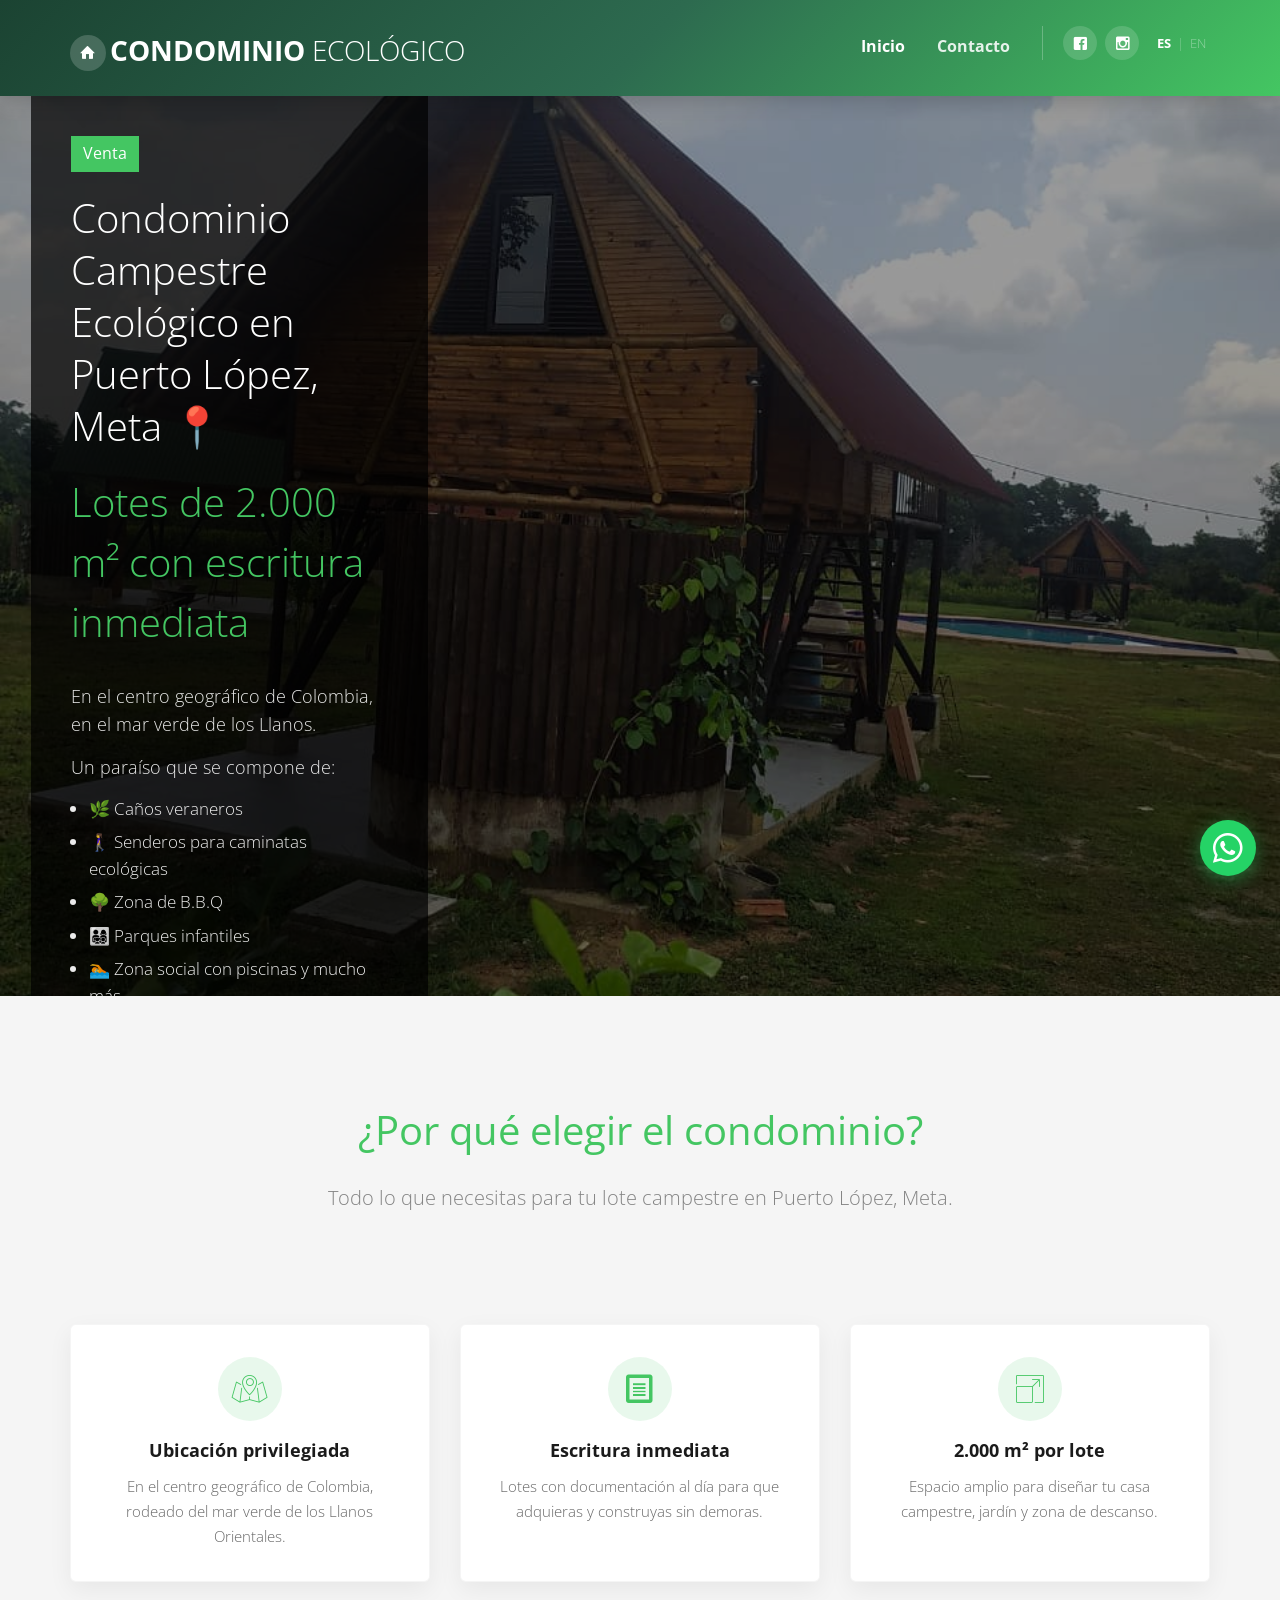
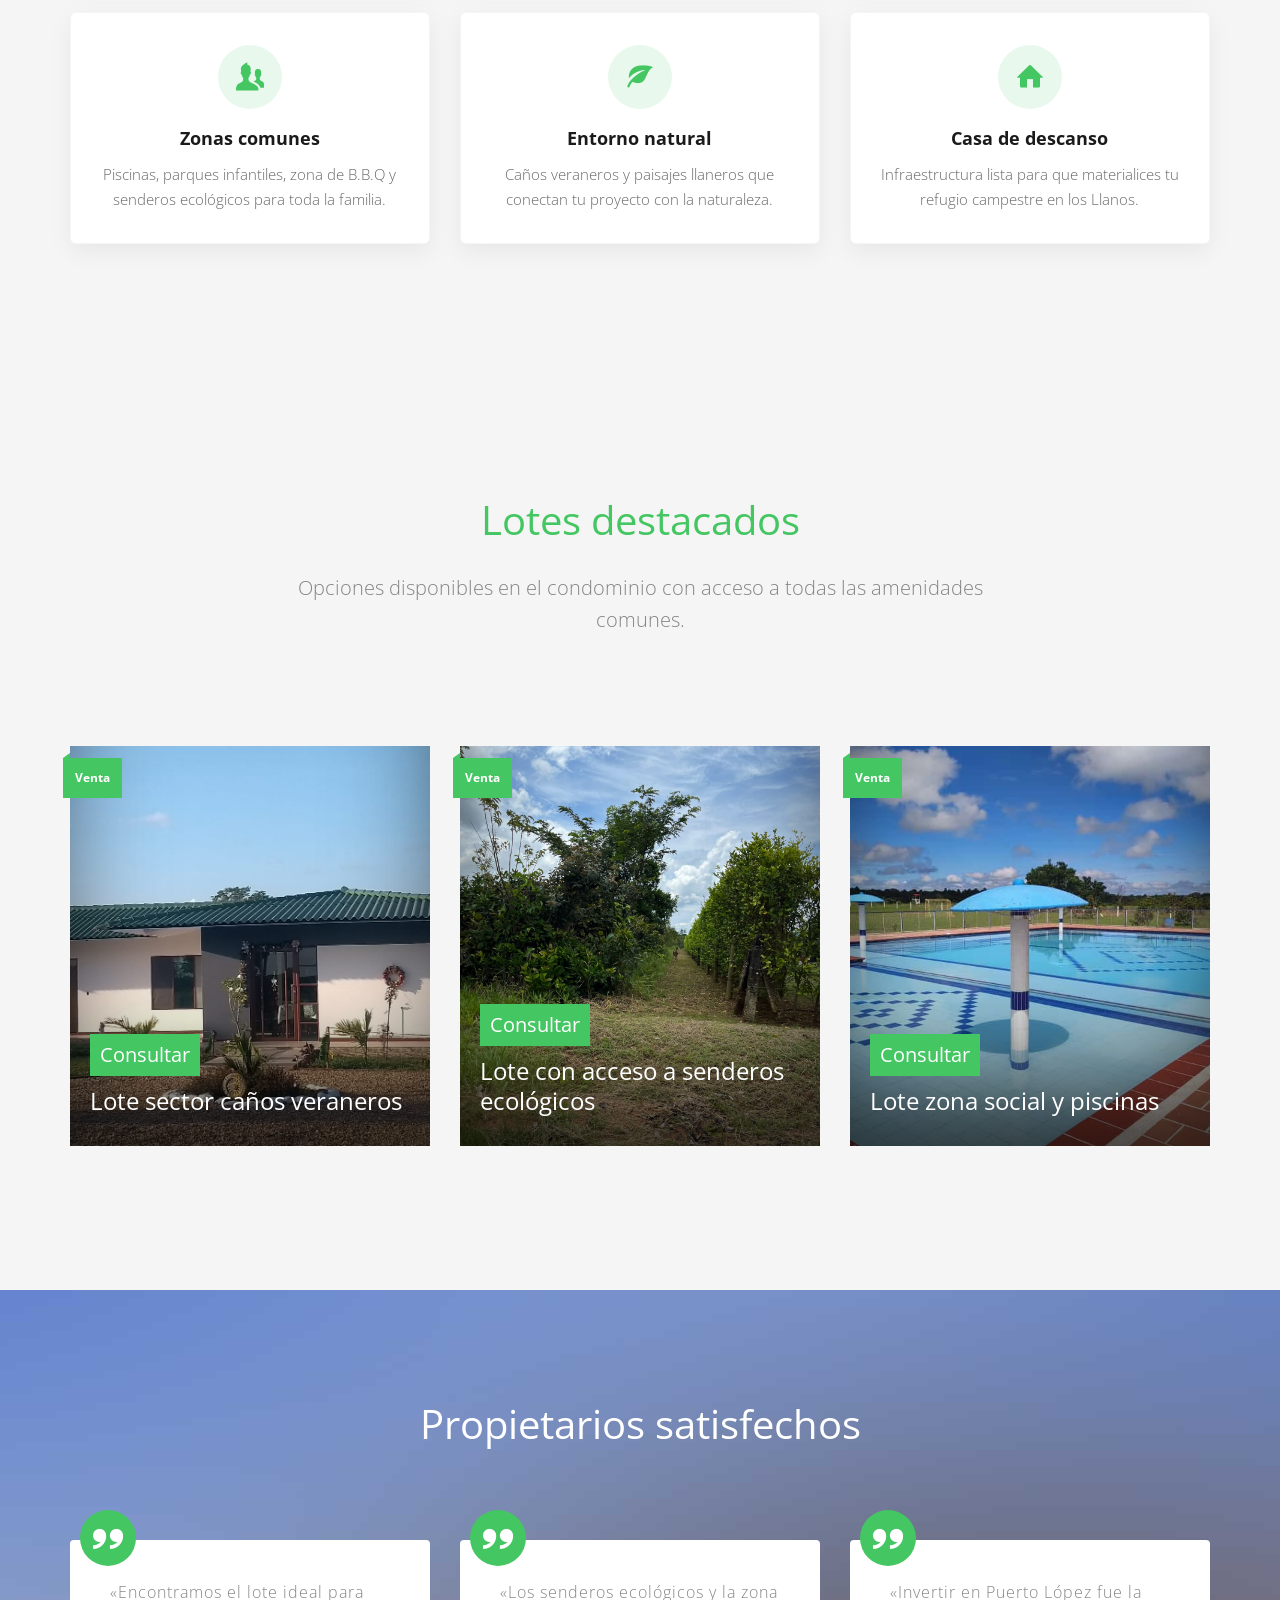
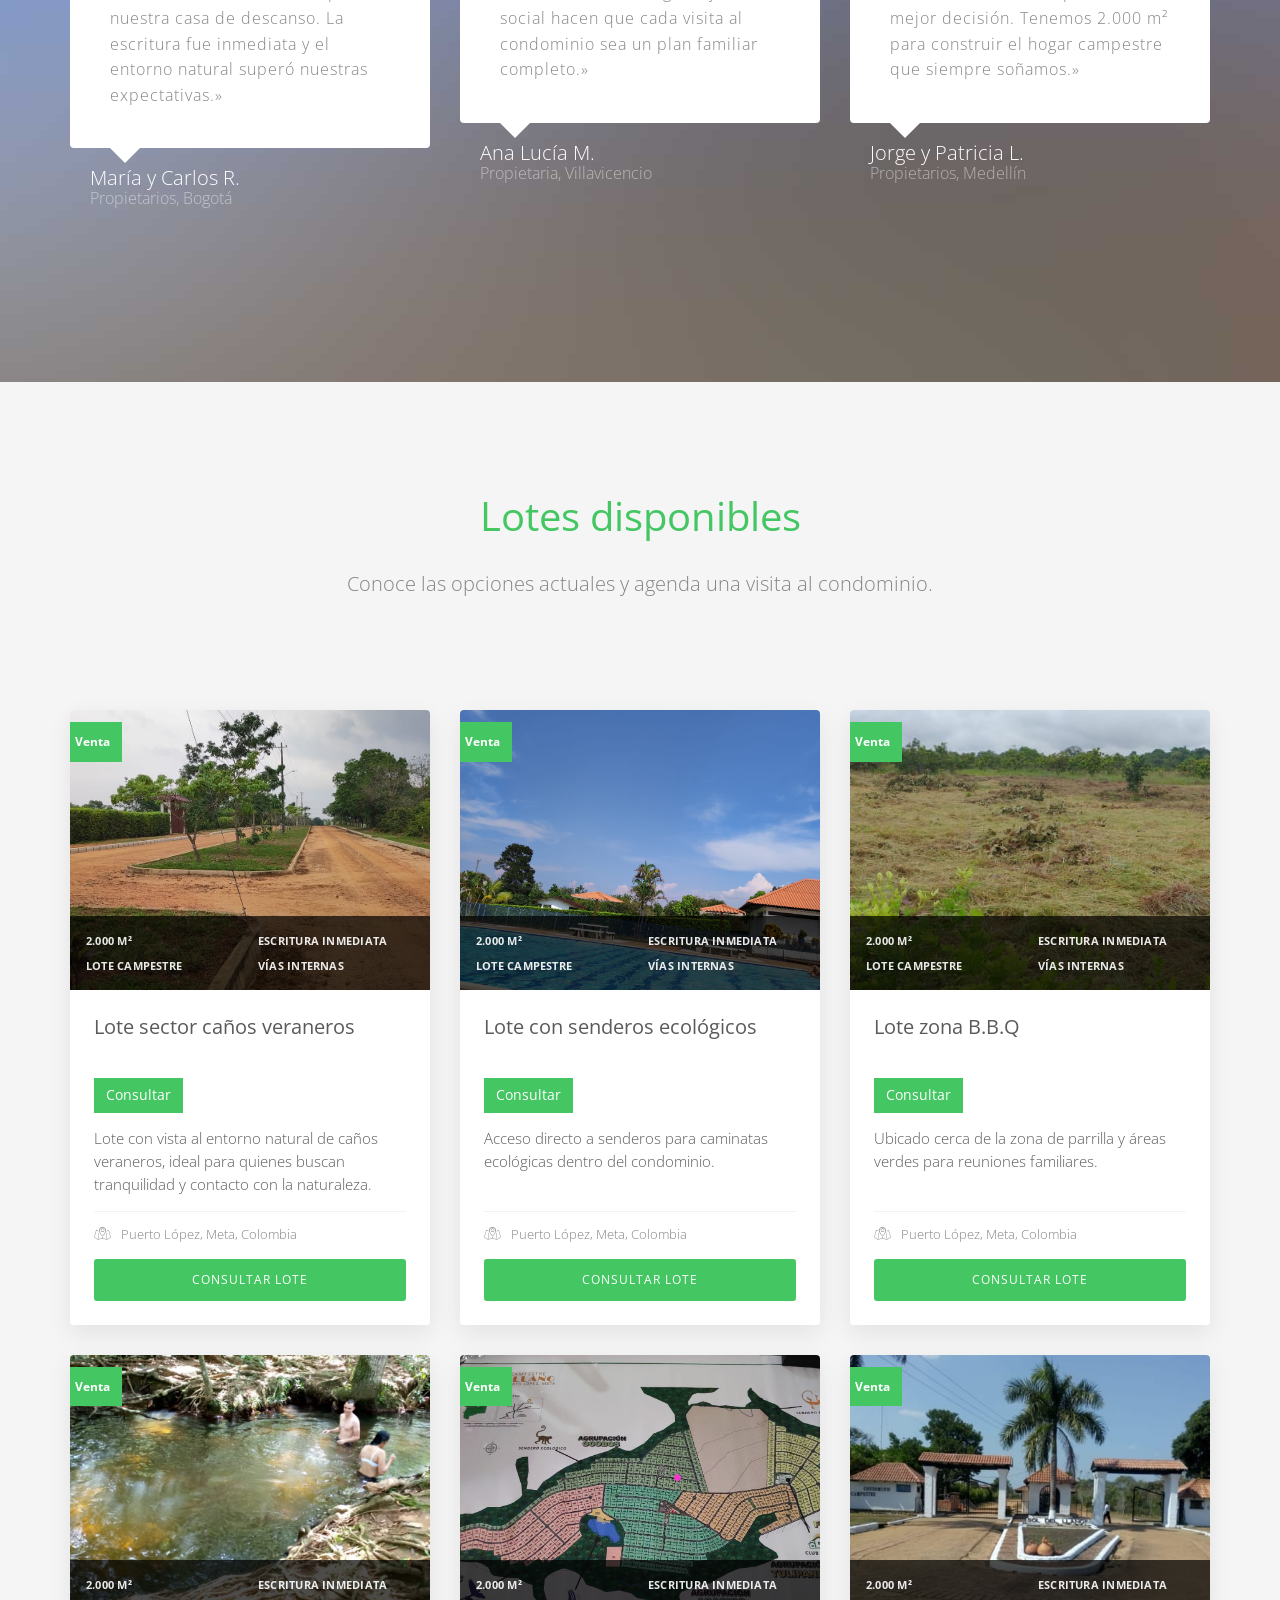
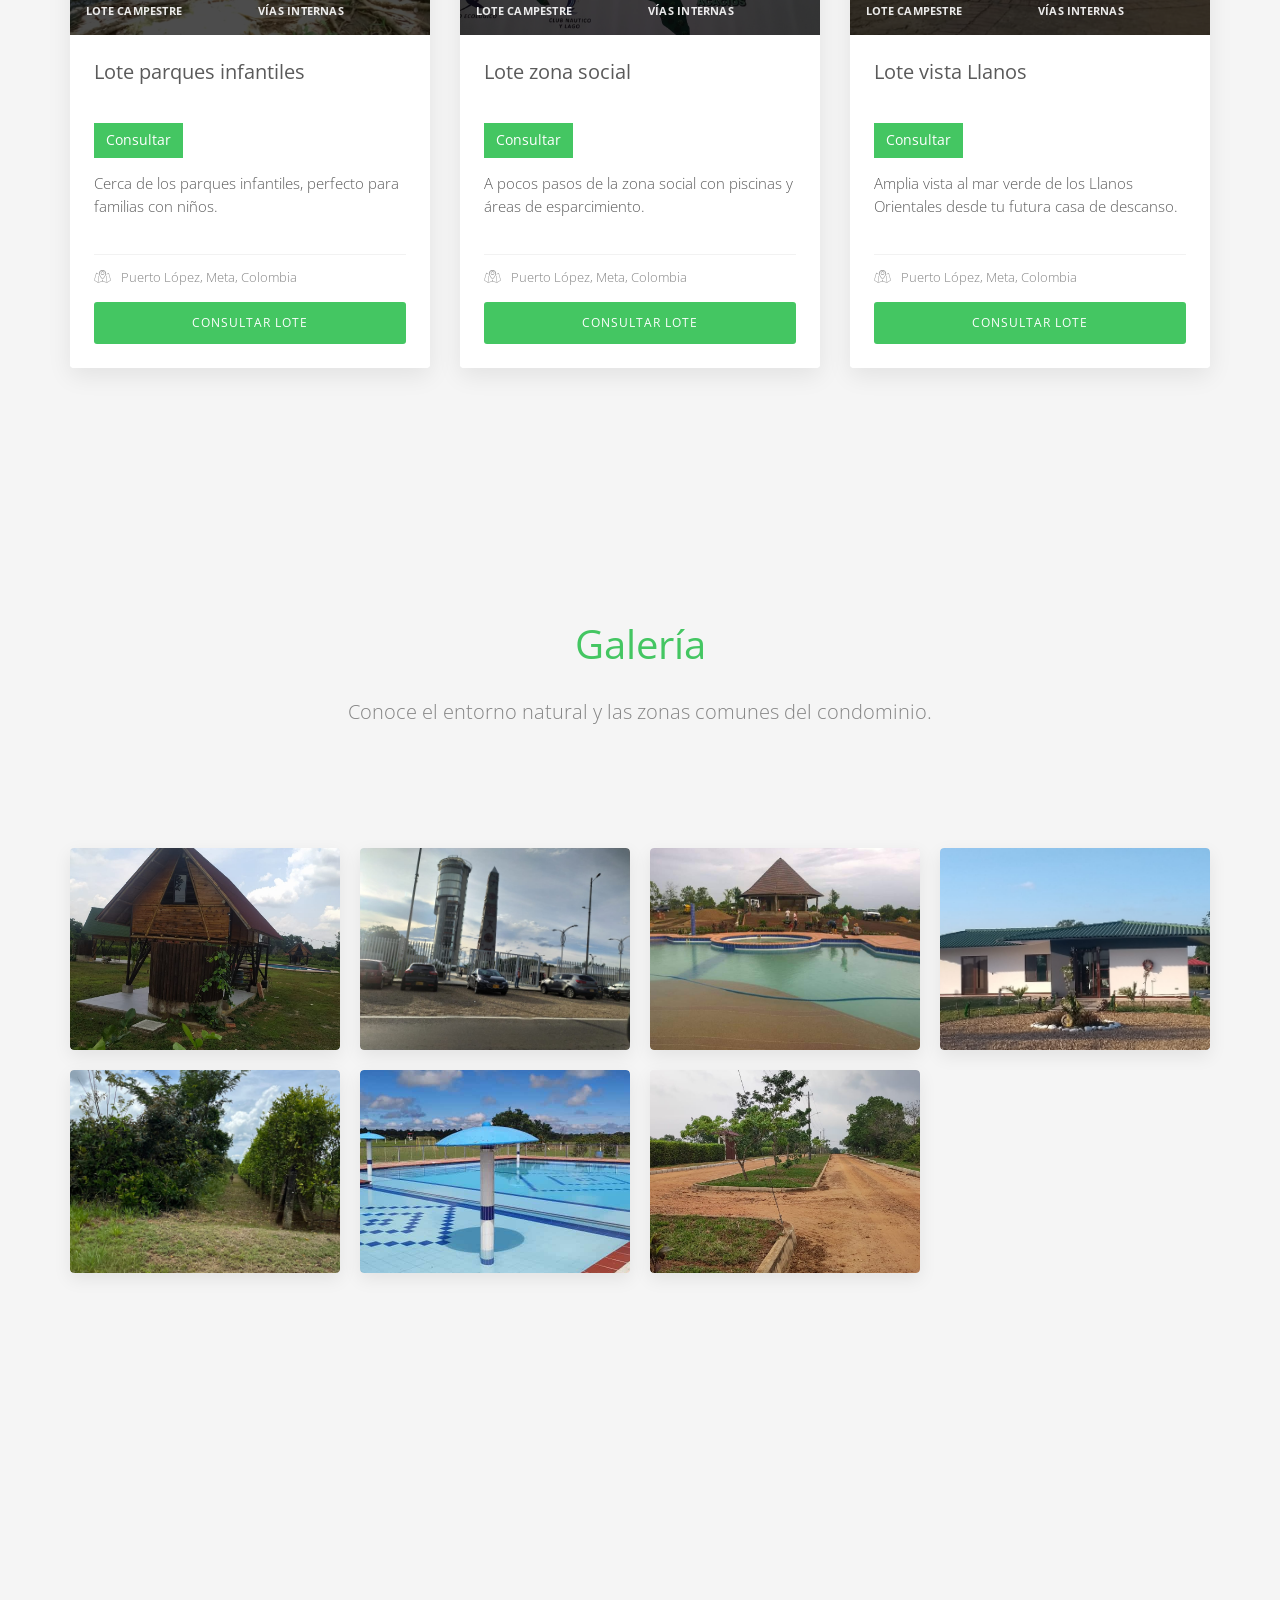
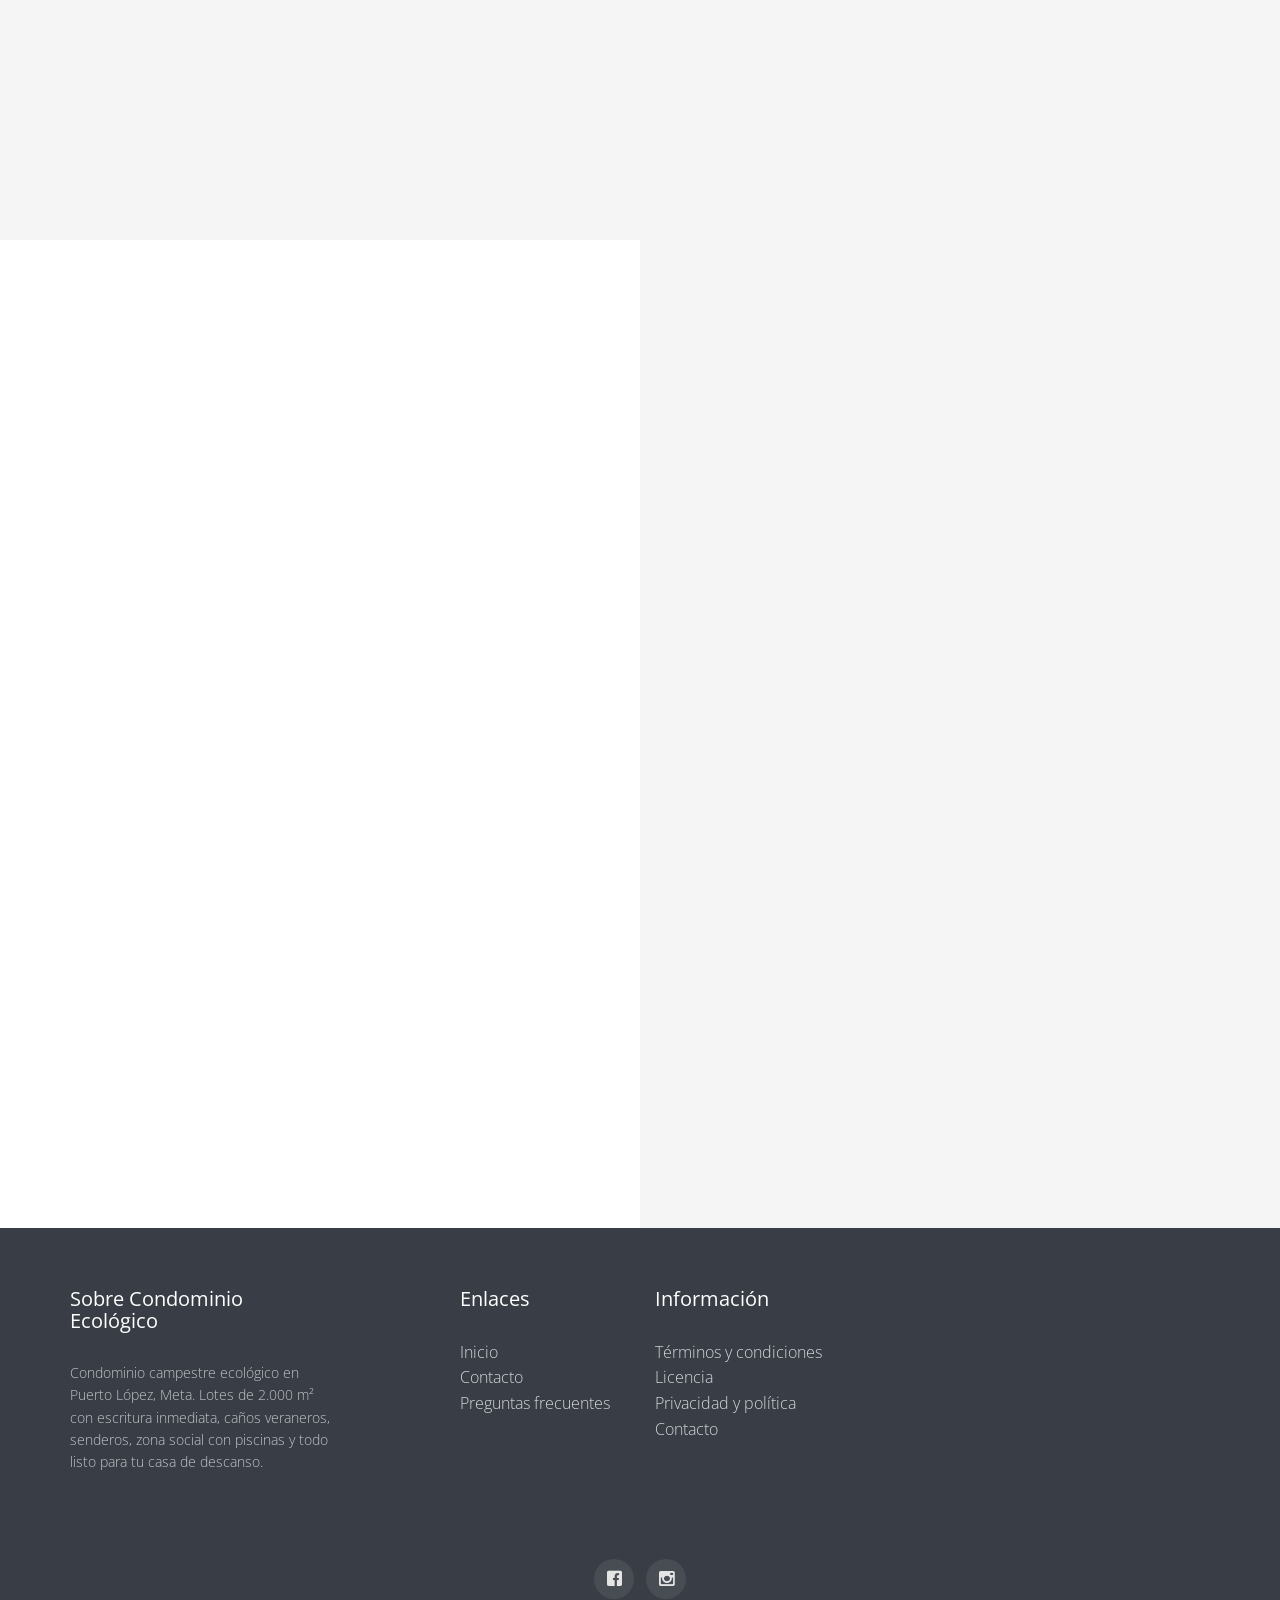
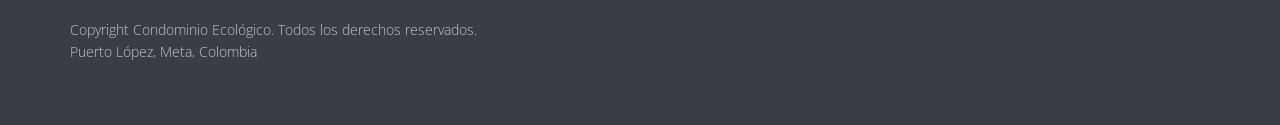
==== commit 36bb1e67: "feat(header): enhance social media integration and language switcher in header and footer." ====
--- a/index.html
+++ b/index.html
@@ -86,8 +86,14 @@
 						<ul class="sf-menu" id="fh5co-primary-menu">
 							<li class="active"><a href="index.html" data-i18n="nav.home">Inicio</a></li>
 							<li><a href="contact.html" data-i18n="nav.contact">Contacto</a></li>
-							<li class="lang-switch"><span class="lang-btn" data-set-lang="es">ES</span><span class="lang-sep">|</span><span class="lang-btn" data-set-lang="en">EN</span></li>
 						</ul>
+						<div class="header-utils">
+							<div class="header-social">
+								<a href="https://www.facebook.com/CondominioEcologico" target="_blank" rel="noopener noreferrer" aria-label="Facebook"><i class="icon-facebook2"></i></a>
+								<a href="https://www.instagram.com/condominioecologicoinfo/" target="_blank" rel="noopener noreferrer" aria-label="Instagram"><i class="icon-instagram"></i></a>
+							</div>
+							<div class="lang-switch"><span class="lang-btn" data-set-lang="es">ES</span><span class="lang-sep">|</span><span class="lang-btn" data-set-lang="en">EN</span></div>
+						</div>
 					</nav>
 				</div>
 			</div>
@@ -506,13 +512,10 @@
 					</div>
 					<div class="row">
 						<div class="col-md-12">
-							<p class="fh5co-social-icons">
-								<a href="#"><i class="icon-twitter2"></i></a>
-								<a href="#"><i class="icon-facebook2"></i></a>
-								<a href="#"><i class="icon-instagram"></i></a>
-								<a href="#"><i class="icon-dribbble2"></i></a>
-								<a href="#"><i class="icon-youtube"></i></a>
-							</p>
+							<div class="footer-social">
+								<a href="https://www.facebook.com/CondominioEcologico" target="_blank" rel="noopener noreferrer" aria-label="Facebook"><i class="icon-facebook2"></i></a>
+								<a href="https://www.instagram.com/condominioecologicoinfo/" target="_blank" rel="noopener noreferrer" aria-label="Instagram"><i class="icon-instagram"></i></a>
+							</div>
 							<p data-i18n="footer.copyright" data-i18n-html>Copyright Condominio Ecológico. Todos los derechos reservados.<br>Puerto López, Meta, Colombia</p>
 						</div>
 					</div>
--- a/css/style.css
+++ b/css/style.css
@@ -370,6 +370,57 @@
   left: 0;
   width: 100%;
   z-index: 1022;
+  background: linear-gradient(135deg, #1b4332 0%, #2d6a4f 50%, #44C662 100%);
+  box-shadow: 0 2px 16px rgba(0, 0, 0, 0.12); }
+
+#fh5co-header-section.stuck {
+  background: linear-gradient(135deg, #1b4332 0%, #2d6a4f 50%, #44C662 100%);
+  box-shadow: 0 4px 20px rgba(0, 0, 0, 0.18); }
+
+#fh5co-header-section #fh5co-logo a {
+  color: #fff; }
+#fh5co-header-section #fh5co-logo a:hover, #fh5co-header-section #fh5co-logo a:focus {
+  color: rgba(255, 255, 255, 0.9) !important; }
+#fh5co-header-section #fh5co-logo i {
+  color: #fff;
+  background: rgba(255, 255, 255, 0.18); }
+
+#fh5co-header-section .sf-menu a {
+  color: rgba(255, 255, 255, 0.88); }
+#fh5co-header-section .sf-menu a:hover, #fh5co-header-section .sf-menu a:focus {
+  color: #fff !important; }
+#fh5co-header-section .sf-menu li.active a,
+#fh5co-header-section .sf-menu li:hover a,
+#fh5co-header-section .sf-menu li.sfHover a {
+  color: #fff; }
+#fh5co-header-section .sf-menu li.active a:hover, #fh5co-header-section .sf-menu li.active a:focus {
+  color: #fff; }
+
+#fh5co-header-section .header-utils {
+  border-left-color: rgba(255, 255, 255, 0.25); }
+
+#fh5co-header-section .header-social a {
+  background: rgba(255, 255, 255, 0.15);
+  color: #fff; }
+#fh5co-header-section .header-social a:hover,
+#fh5co-header-section .header-social a:focus {
+  background: #fff;
+  color: #2d6a4f; }
+
+#fh5co-header-section .lang-switch,
+#fh5co-header-section .lang-switch .lang-btn {
+  color: rgba(255, 255, 255, 0.75); }
+#fh5co-header-section .lang-switch .lang-btn:hover,
+#fh5co-header-section .lang-switch .lang-btn.active {
+  color: #fff; }
+#fh5co-header-section .lang-sep {
+  opacity: 0.45; }
+
+#fh5co-header-section .fh5co-nav-toggle.dark i {
+  color: #fff;
+  background: #fff; }
+#fh5co-header-section .fh5co-nav-toggle.dark i::before,
+#fh5co-header-section .fh5co-nav-toggle.dark i::after {
   background: #fff; }
 
 .nav-header {
@@ -408,11 +459,16 @@
 #fh5co-menu-wrap {
   position: relative;
   z-index: 2;
-  display: block;
+  display: flex;
+  align-items: center;
   float: right;
   margin-top: 15px; }
 #fh5co-menu-wrap .sf-menu a {
   padding: 1em .75em; }
+#fh5co-primary-menu {
+  display: flex;
+  align-items: center;
+  margin: 0; }
 
 #fh5co-primary-menu > li > ul li.active > a {
   color: #44C662 !important; }
@@ -1295,6 +1351,36 @@
   text-decoration: none;
   color: #5a5a5a; }
 
+.footer-social {
+  display: flex;
+  align-items: center;
+  justify-content: center;
+  gap: 12px;
+  margin-bottom: 1.25em;
+}
+
+.footer-social a {
+  display: flex;
+  align-items: center;
+  justify-content: center;
+  width: 40px;
+  height: 40px;
+  border-radius: 50%;
+  background: rgba(255, 255, 255, 0.08);
+  color: rgba(255, 255, 255, 0.85);
+  font-size: 17px;
+  line-height: 1;
+  transition: background 0.2s ease, color 0.2s ease, transform 0.2s ease;
+}
+
+.footer-social a:hover,
+.footer-social a:focus {
+  background: #44C662;
+  color: #fff;
+  text-decoration: none;
+  transform: translateY(-2px);
+}
+
 #footer {
   background: #393e46;
   padding: 60px 0 40px; }
@@ -1593,10 +1679,10 @@
   background: url(../images/hourglass.svg) center no-repeat #222222; }
 
 .lang-switch {
-  display: inline-block;
-  margin-left: 1em;
+  display: flex;
+  align-items: center;
   font-size: 13px;
-  vertical-align: middle;
+  line-height: 1;
 }
 
 .lang-switch .lang-btn {
@@ -1614,6 +1700,79 @@
 .lang-sep {
   opacity: 0.35;
   padding: 0 2px;
+}
+
+.header-utils {
+  display: flex;
+  align-items: center;
+  gap: 14px;
+  margin-left: 1em;
+  padding-left: 1.25em;
+  border-left: 1px solid rgba(0, 0, 0, 0.1);
+}
+
+.header-social {
+  display: flex;
+  align-items: center;
+  gap: 8px;
+}
+
+.header-social a {
+  display: flex;
+  align-items: center;
+  justify-content: center;
+  width: 34px;
+  height: 34px;
+  border-radius: 50%;
+  background: rgba(0, 0, 0, 0.05);
+  color: #555;
+  font-size: 15px;
+  line-height: 1;
+  transition: background 0.2s ease, color 0.2s ease, transform 0.2s ease;
+}
+
+.header-social a:hover,
+.header-social a:focus {
+  background: #44C662;
+  color: #fff;
+  text-decoration: none;
+  transform: translateY(-1px);
+}
+
+#offcanvas-menu .header-utils {
+  flex-direction: column;
+  align-items: flex-start;
+  gap: 16px;
+  margin: 20px 0 0;
+  padding: 20px 0 0;
+  border-left: none;
+  border-top: 1px solid rgba(255, 255, 255, 0.12);
+}
+
+#offcanvas-menu .header-social a {
+  background: rgba(255, 255, 255, 0.08);
+  color: rgba(255, 255, 255, 0.75);
+}
+
+#offcanvas-menu .header-social a:hover,
+#offcanvas-menu .header-social a:focus {
+  background: #44C662;
+  color: #fff;
+}
+
+#offcanvas-menu .lang-switch {
+  font-size: 16px;
+}
+
+#offcanvas-menu .lang-switch .lang-btn {
+  opacity: 0.55;
+  color: rgba(255, 255, 255, 0.75);
+}
+
+#offcanvas-menu .lang-switch .lang-btn:hover,
+#offcanvas-menu .lang-switch .lang-btn.active {
+  opacity: 1;
+  color: #44C662;
 }
 
 #fh5co-gallery {
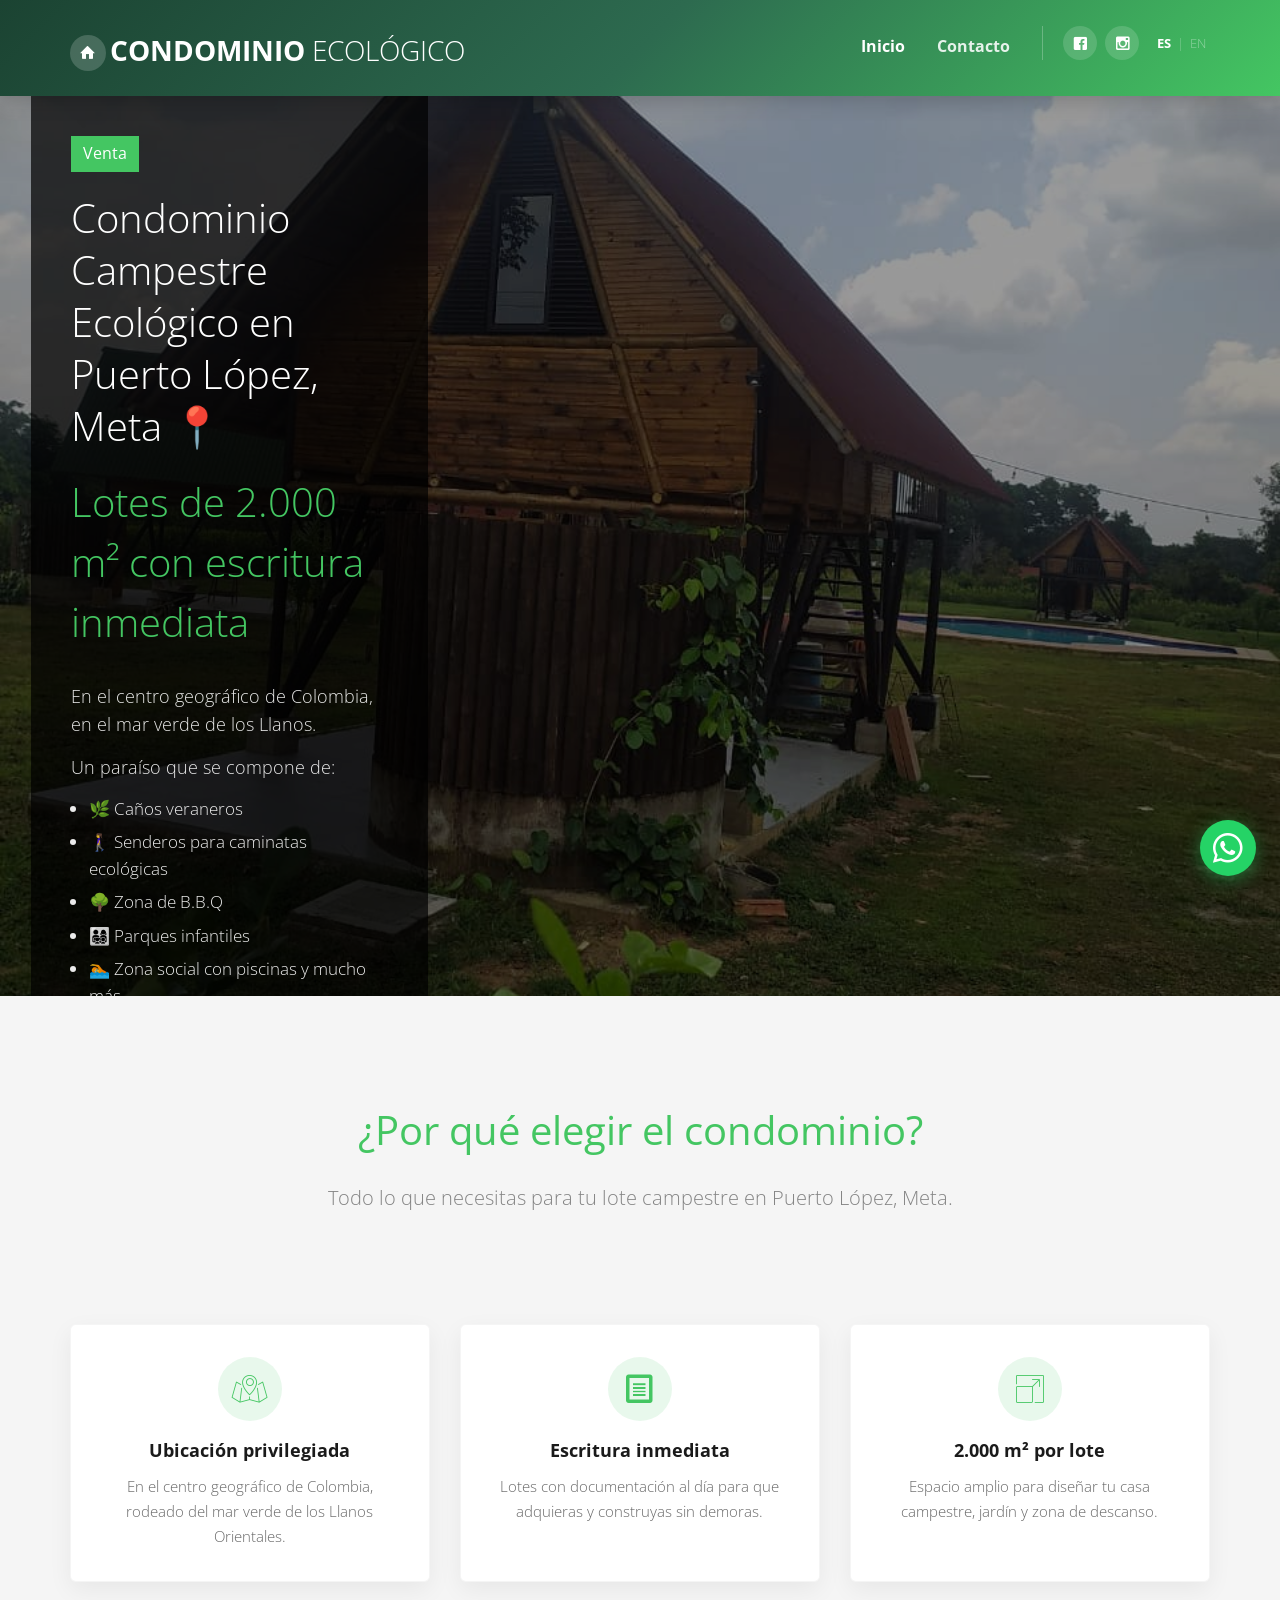
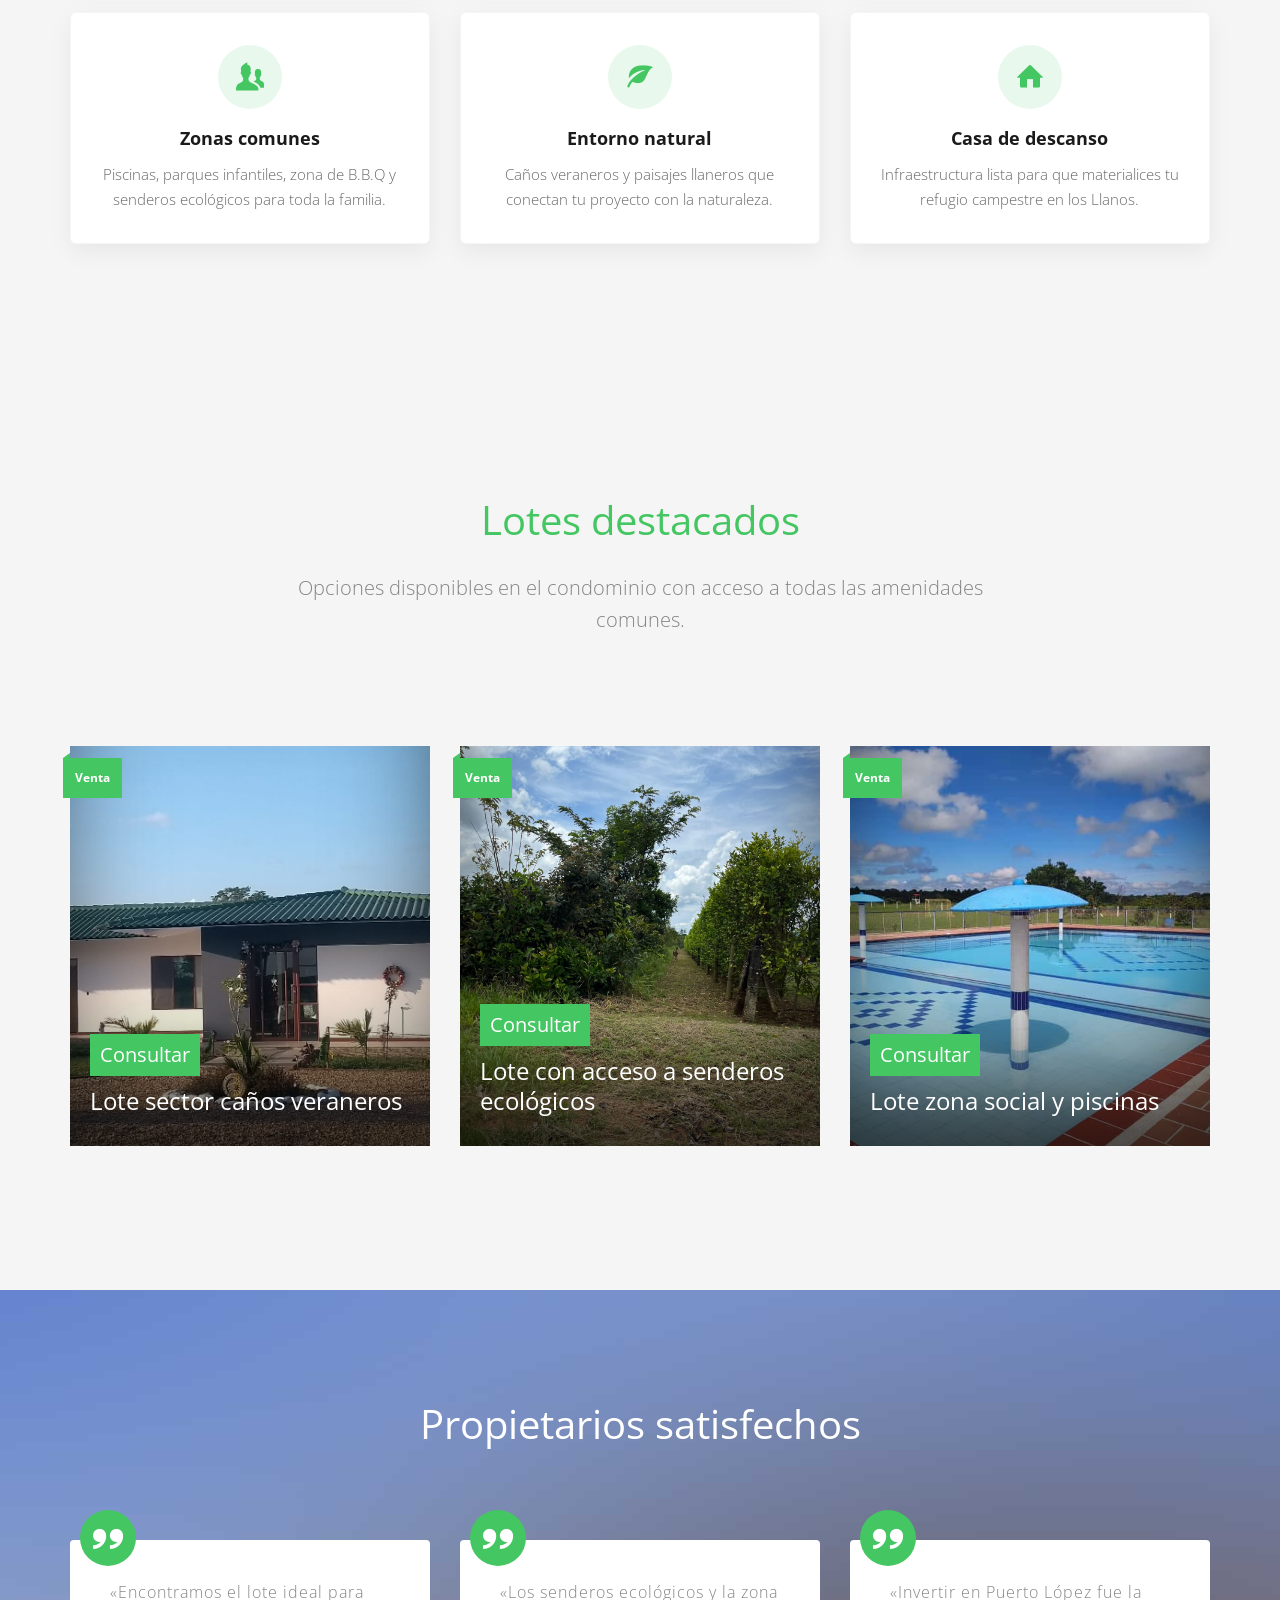
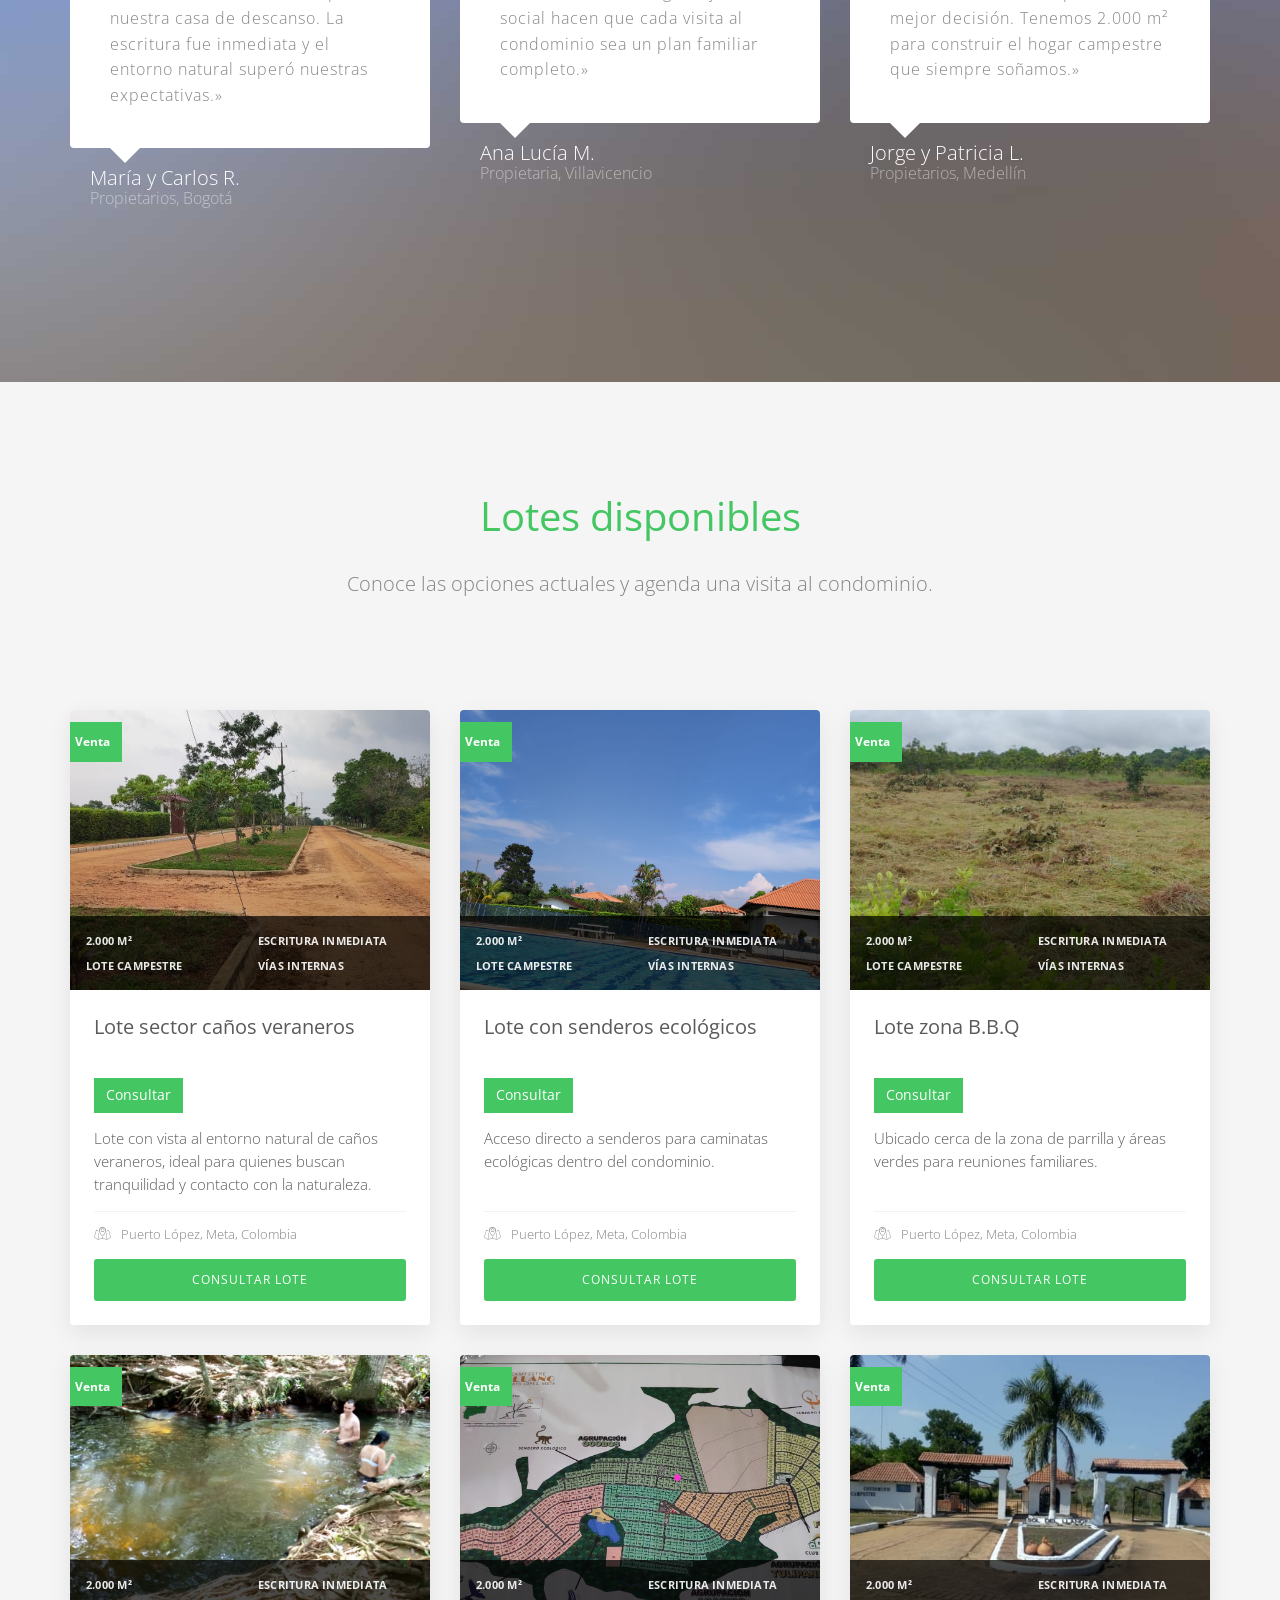
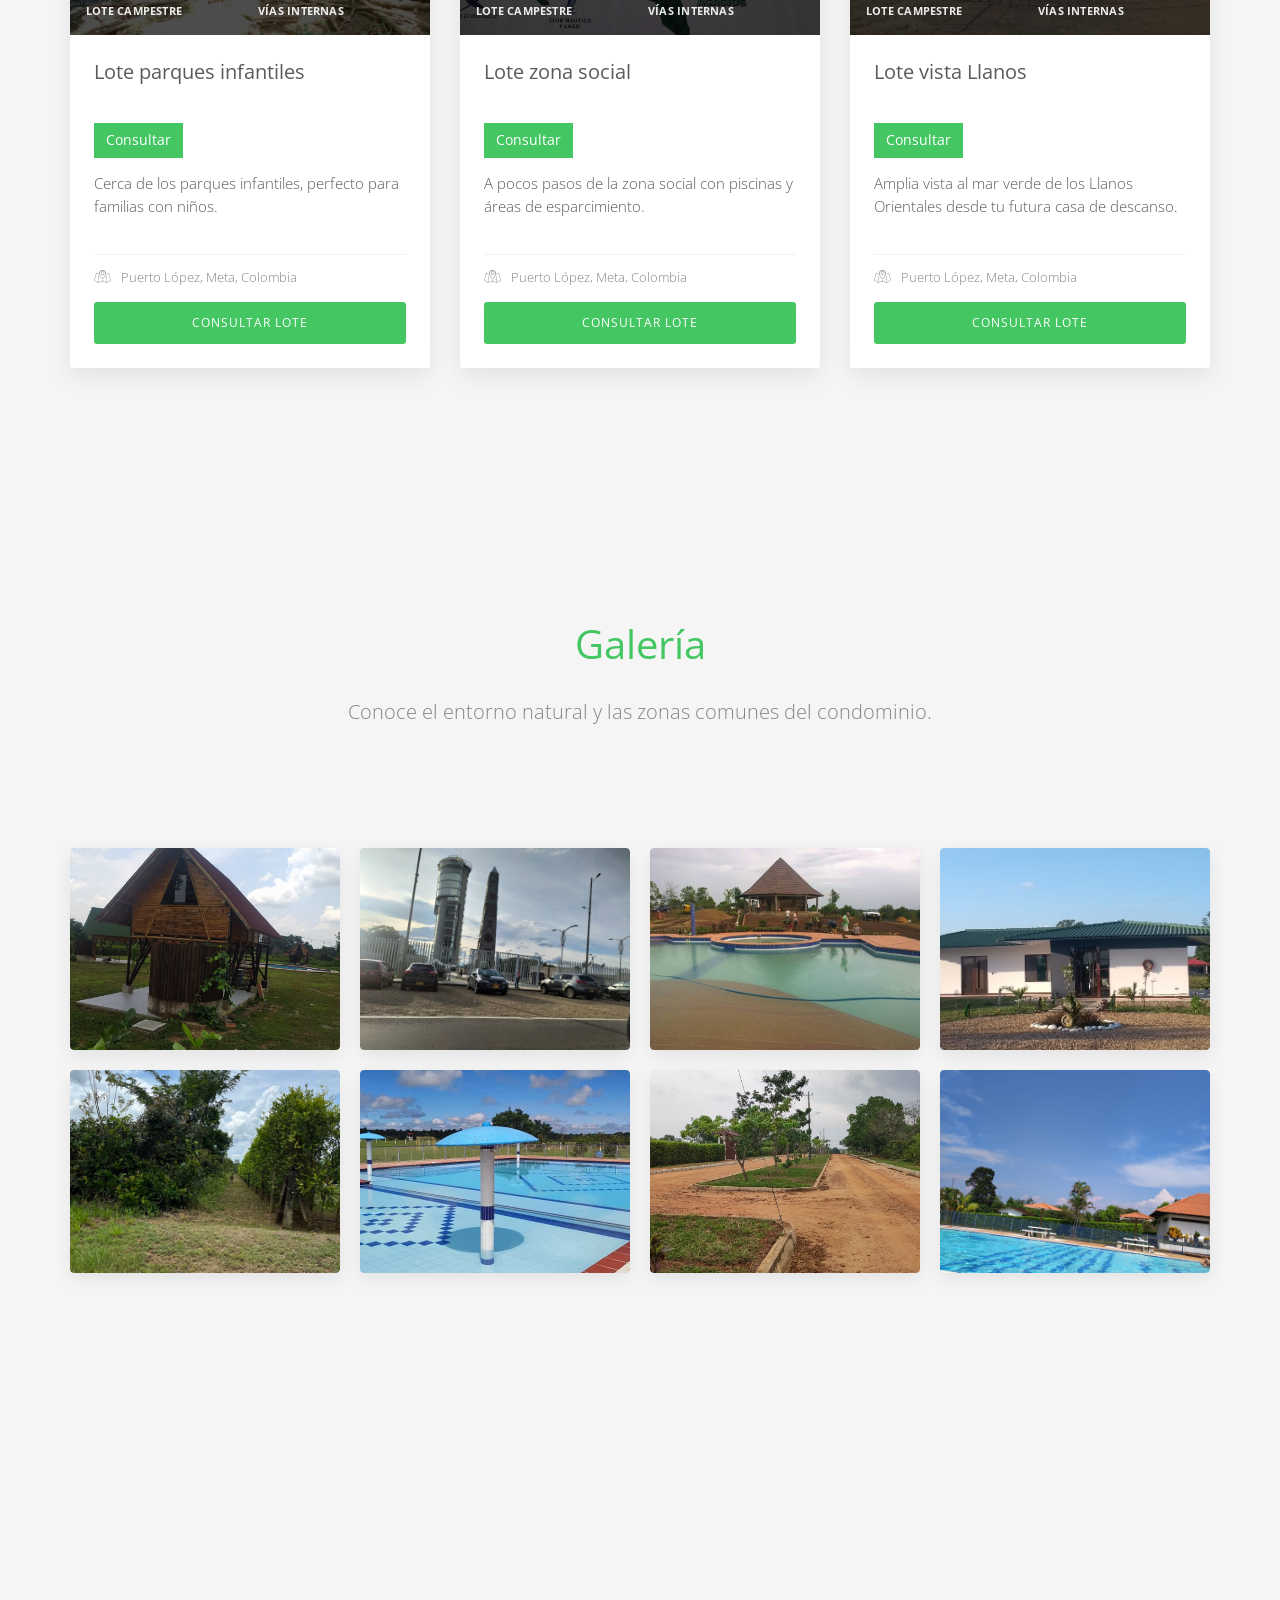
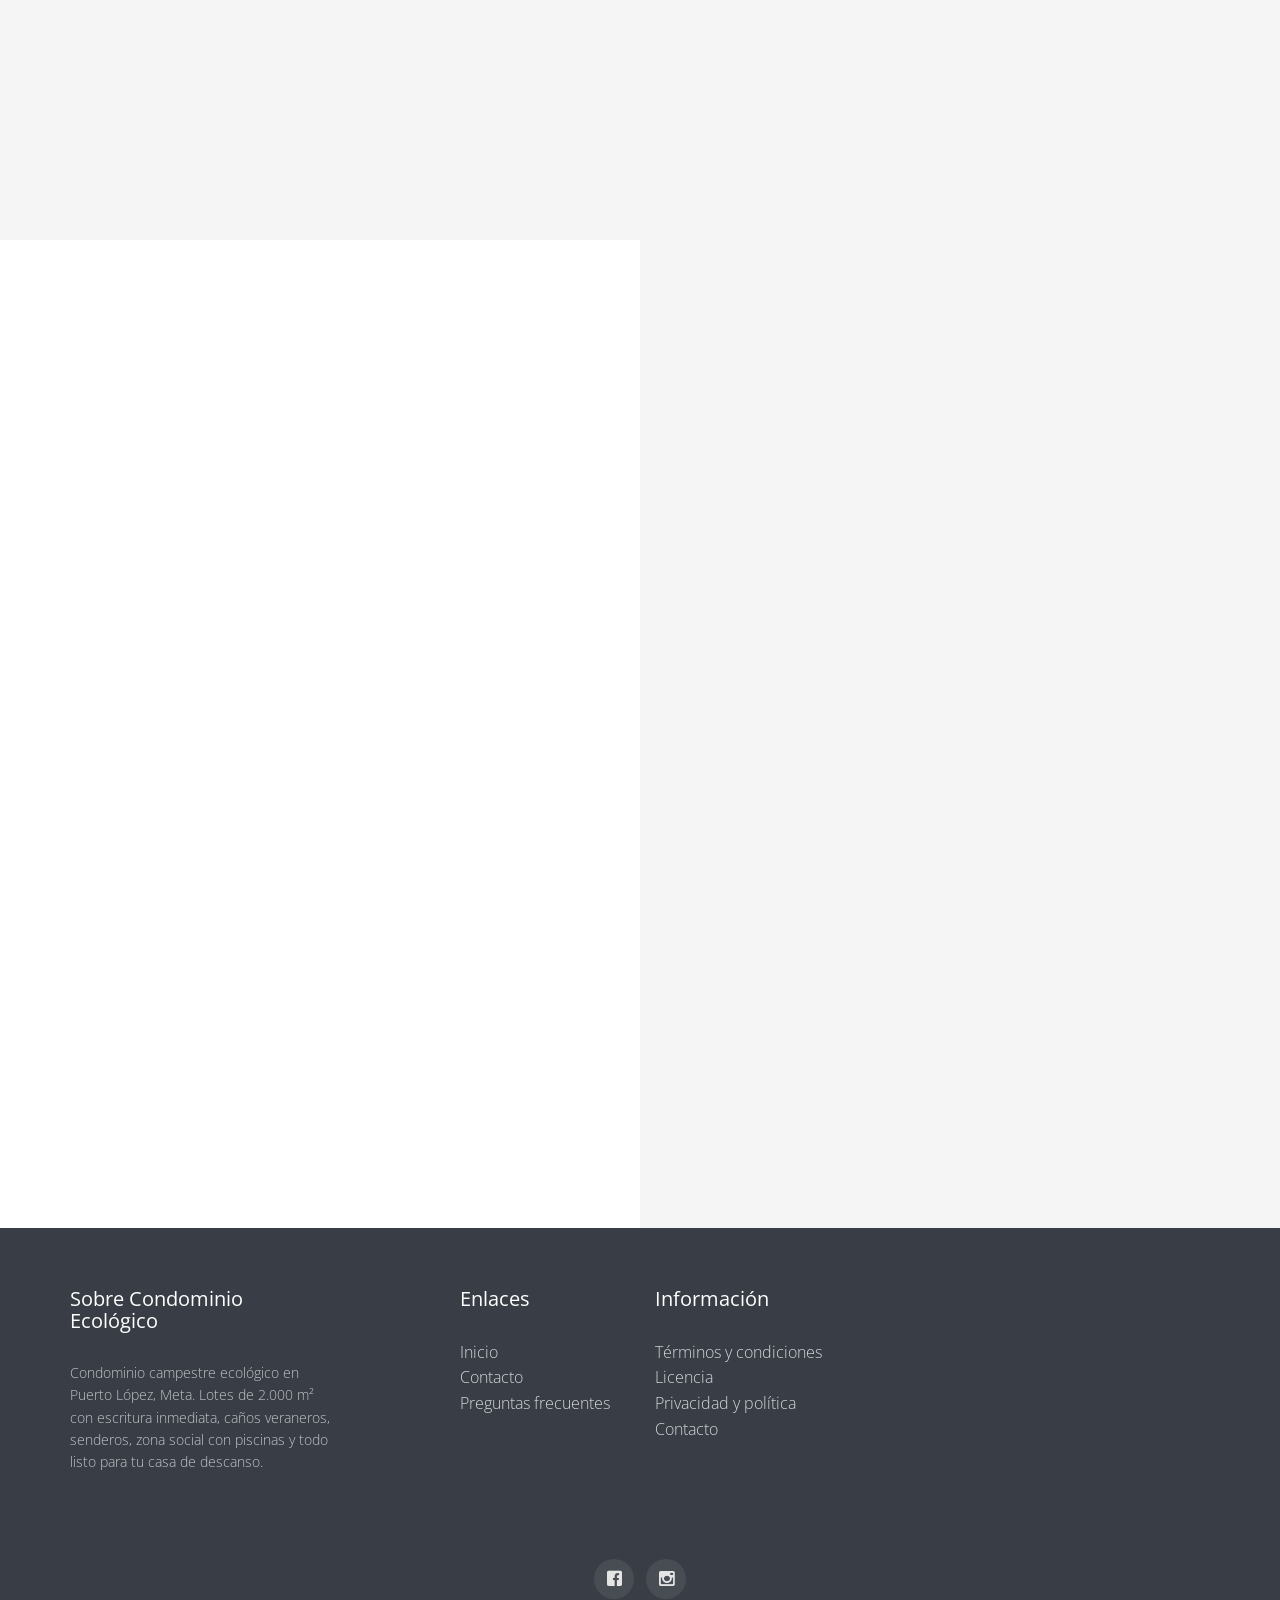
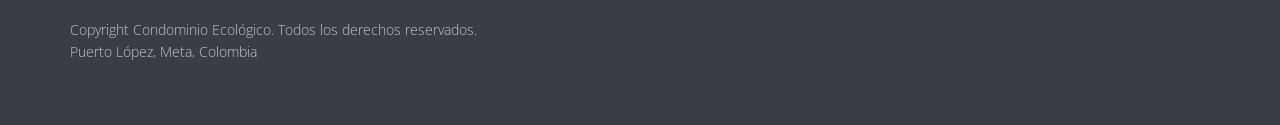
==== commit c6444620: "fix(social): update Facebook link to the correct profile across multiple pages" ====
--- a/index.html
+++ b/index.html
@@ -89,7 +89,7 @@
 						</ul>
 						<div class="header-utils">
 							<div class="header-social">
-								<a href="https://www.facebook.com/CondominioEcologico" target="_blank" rel="noopener noreferrer" aria-label="Facebook"><i class="icon-facebook2"></i></a>
+								<a href="https://www.facebook.com/profile.php?id=61588890257370" target="_blank" rel="noopener noreferrer" aria-label="Facebook"><i class="icon-facebook2"></i></a>
 								<a href="https://www.instagram.com/condominioecologicoinfo/" target="_blank" rel="noopener noreferrer" aria-label="Instagram"><i class="icon-instagram"></i></a>
 							</div>
 							<div class="lang-switch"><span class="lang-btn" data-set-lang="es">ES</span><span class="lang-sep">|</span><span class="lang-btn" data-set-lang="en">EN</span></div>
@@ -105,10 +105,10 @@
 			<div class="hero-video-wrap js-fullheight">
 				<div class="hero-video-layers">
 					<video class="hero-video is-visible" muted playsinline preload="auto" poster="images/photo-1.jpeg">
-						<source src="public/video_hero.mp4" type="video/mp4">
+						<source src="public/video_2.mp4" type="video/mp4">
 					</video>
 					<video class="hero-video" muted playsinline preload="auto">
-						<source src="public/video_hero.mp4" type="video/mp4">
+						<source src="public/video_2.mp4" type="video/mp4">
 					</video>
 				</div>
 				<div class="hero-video-overlay"></div>
@@ -513,7 +513,7 @@
 					<div class="row">
 						<div class="col-md-12">
 							<div class="footer-social">
-								<a href="https://www.facebook.com/CondominioEcologico" target="_blank" rel="noopener noreferrer" aria-label="Facebook"><i class="icon-facebook2"></i></a>
+								<a href="https://www.facebook.com/profile.php?id=61588890257370" target="_blank" rel="noopener noreferrer" aria-label="Facebook"><i class="icon-facebook2"></i></a>
 								<a href="https://www.instagram.com/condominioecologicoinfo/" target="_blank" rel="noopener noreferrer" aria-label="Instagram"><i class="icon-instagram"></i></a>
 							</div>
 							<p data-i18n="footer.copyright" data-i18n-html>Copyright Condominio Ecológico. Todos los derechos reservados.<br>Puerto López, Meta, Colombia</p>
--- a/css/style.css
+++ b/css/style.css
@@ -1338,6 +1338,19 @@
   width: 100%;
   height: 500px;
   position: relative; }
+#map iframe {
+  width: 100%;
+  height: 100%;
+  border: 0;
+  display: block; }
+.contact-map-link-wrap {
+  padding: 1.25em 0 2em; }
+.contact-map-link {
+  margin: 0;
+  font-size: 14px; }
+.contact-map-link a {
+  color: #44C662;
+  font-weight: 600; }
 @media screen and (max-width: 768px) {
   #map {
     height: 200px; } }
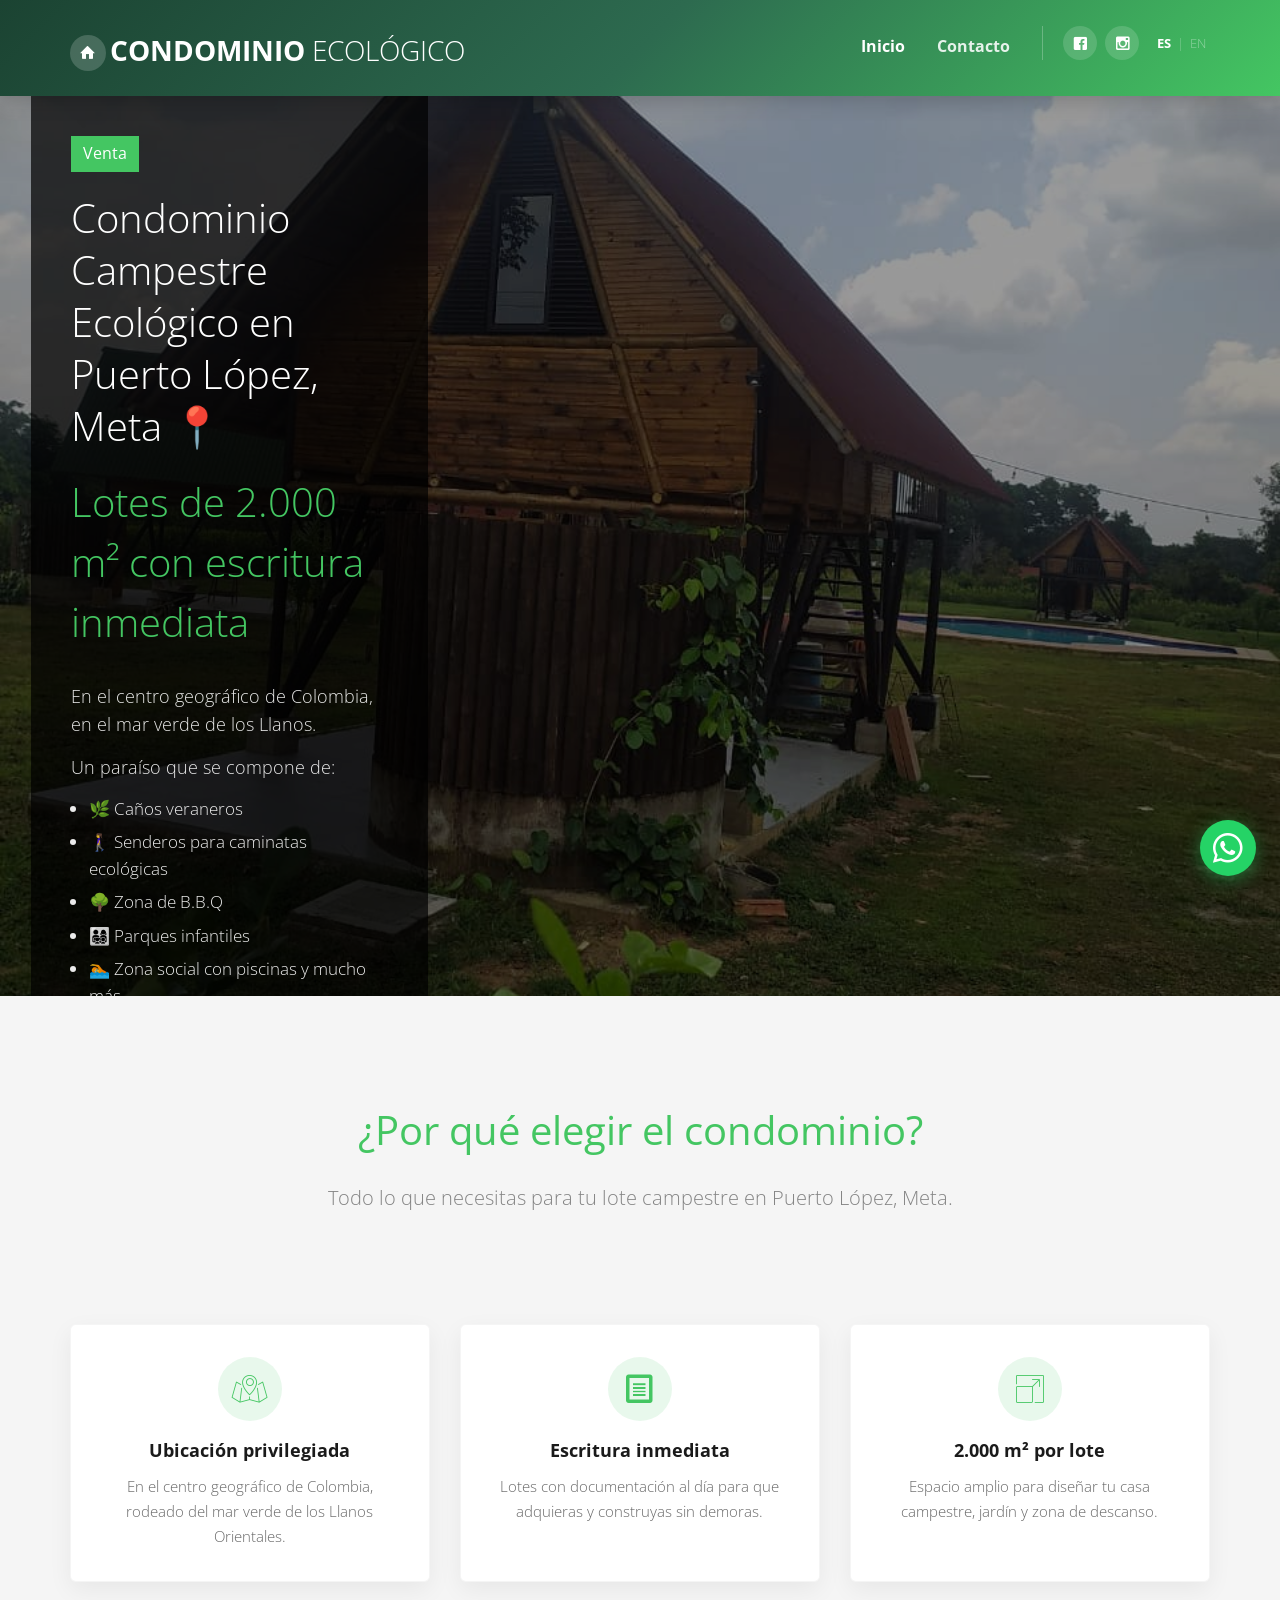
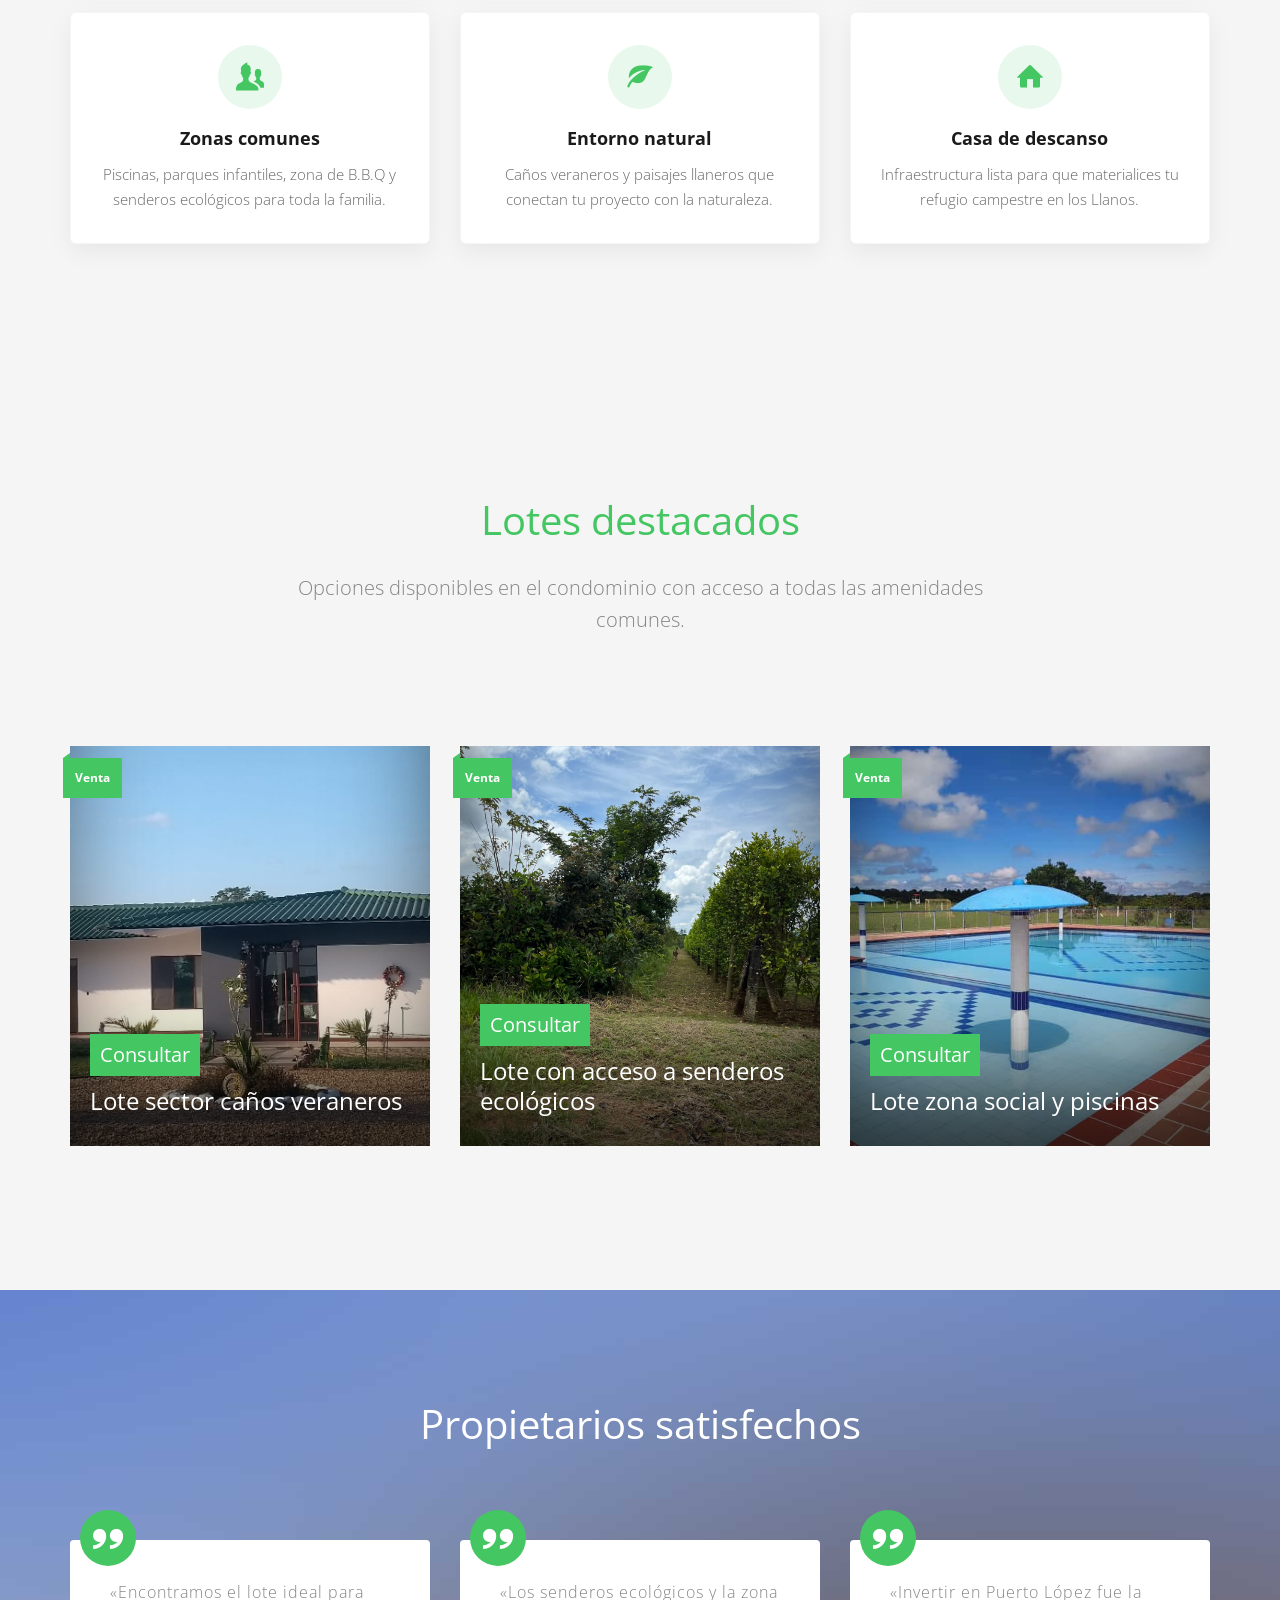
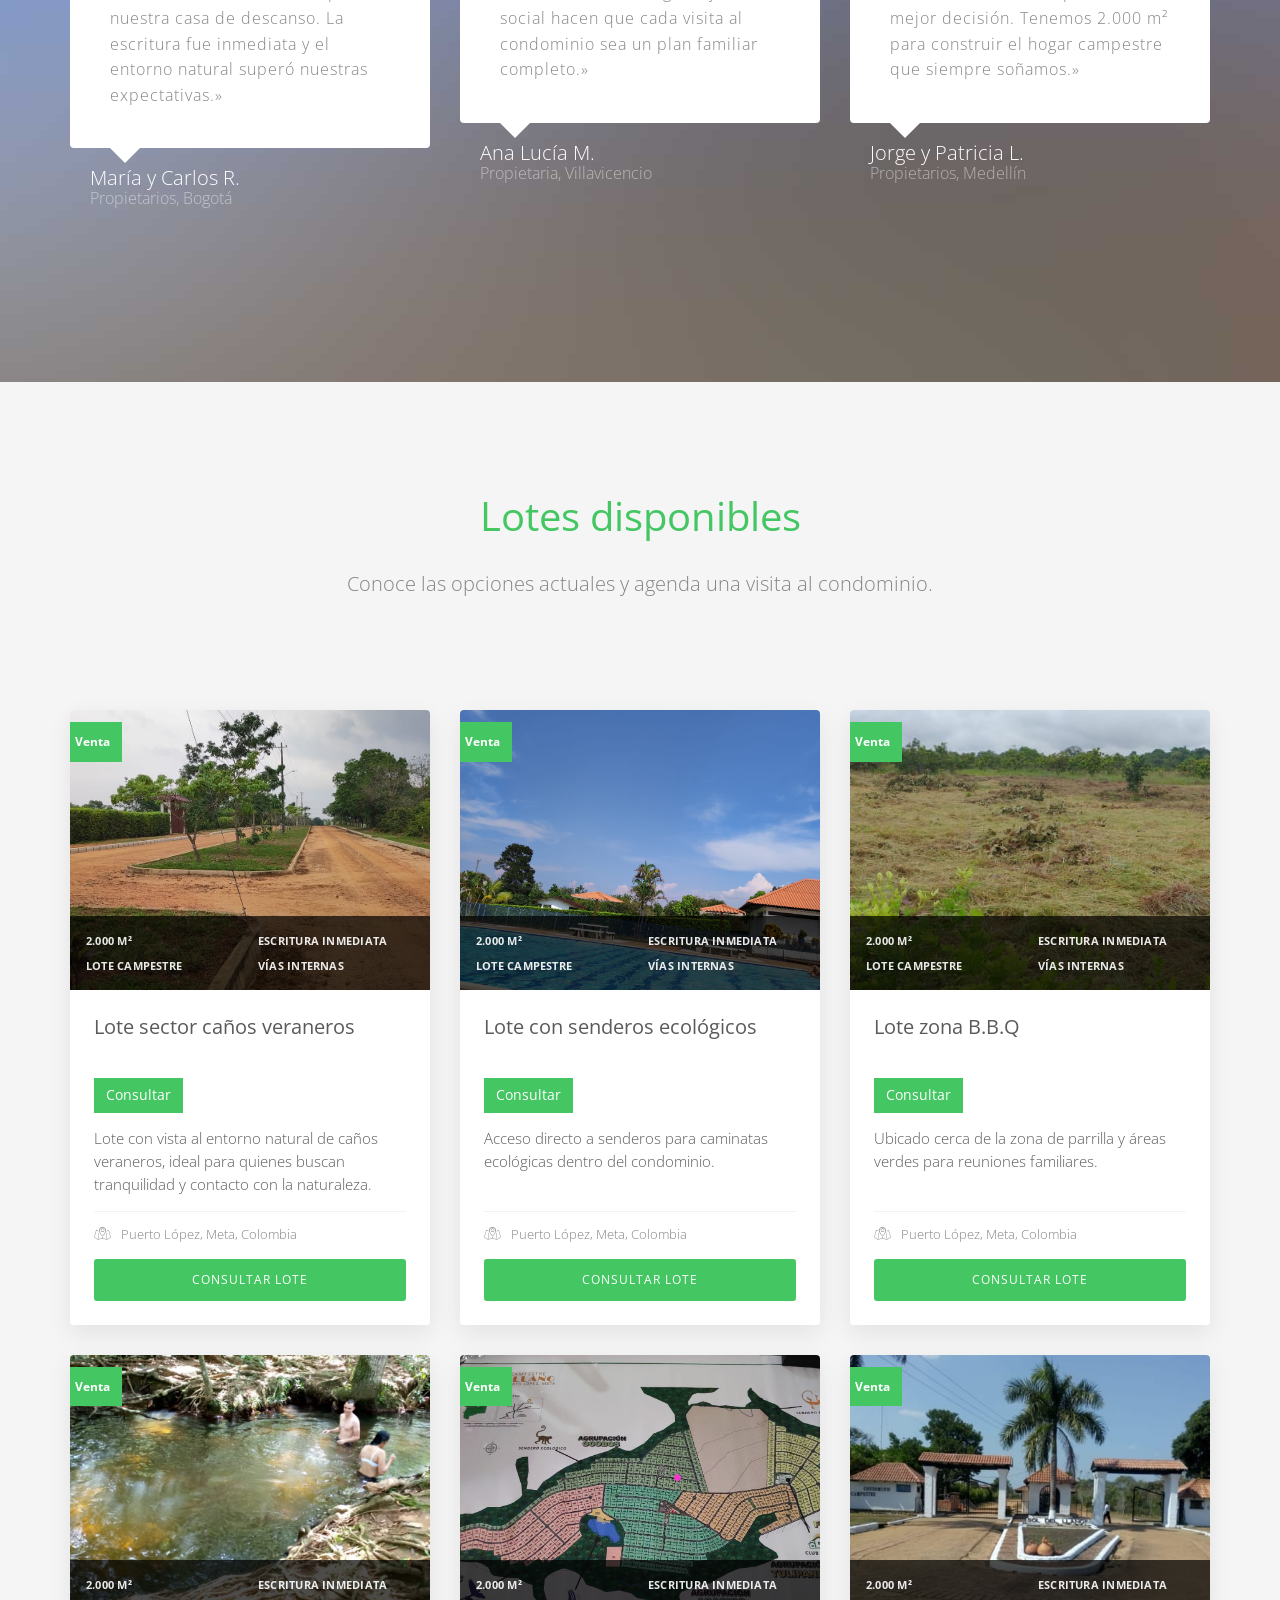
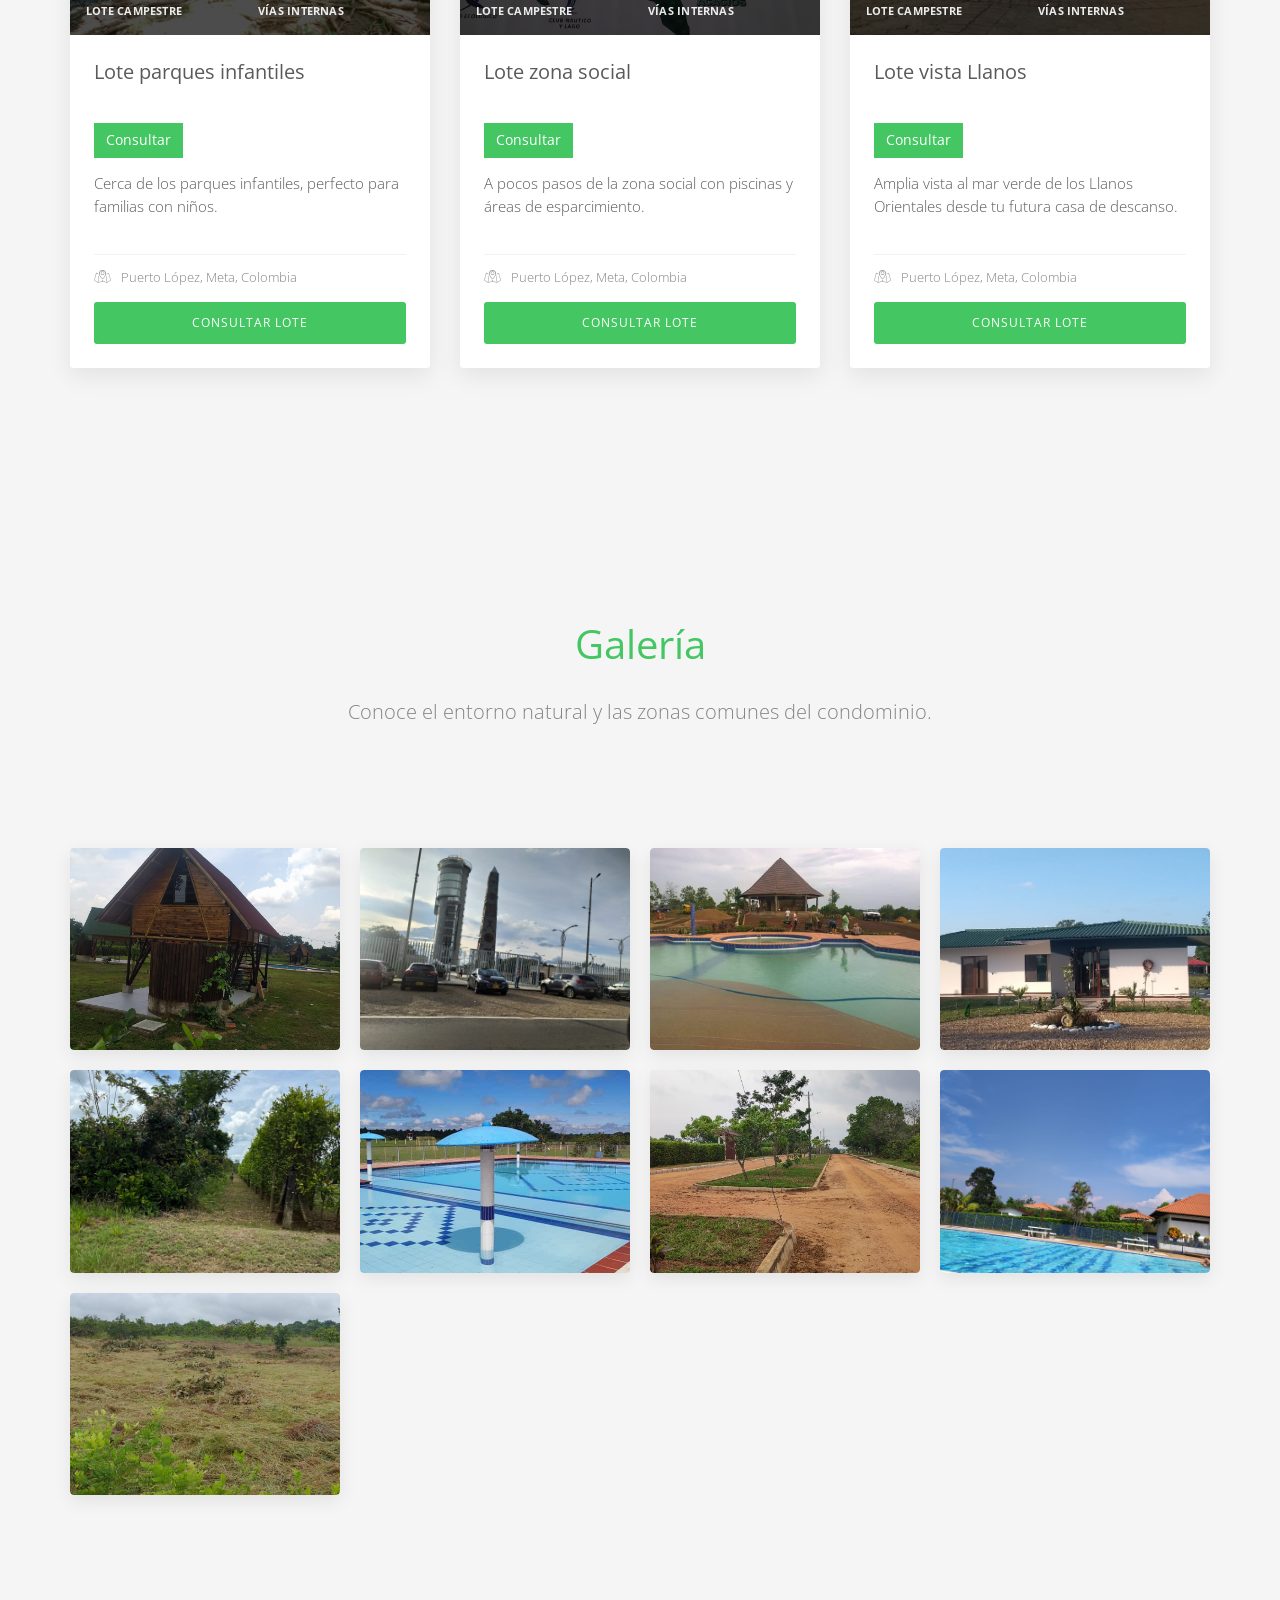
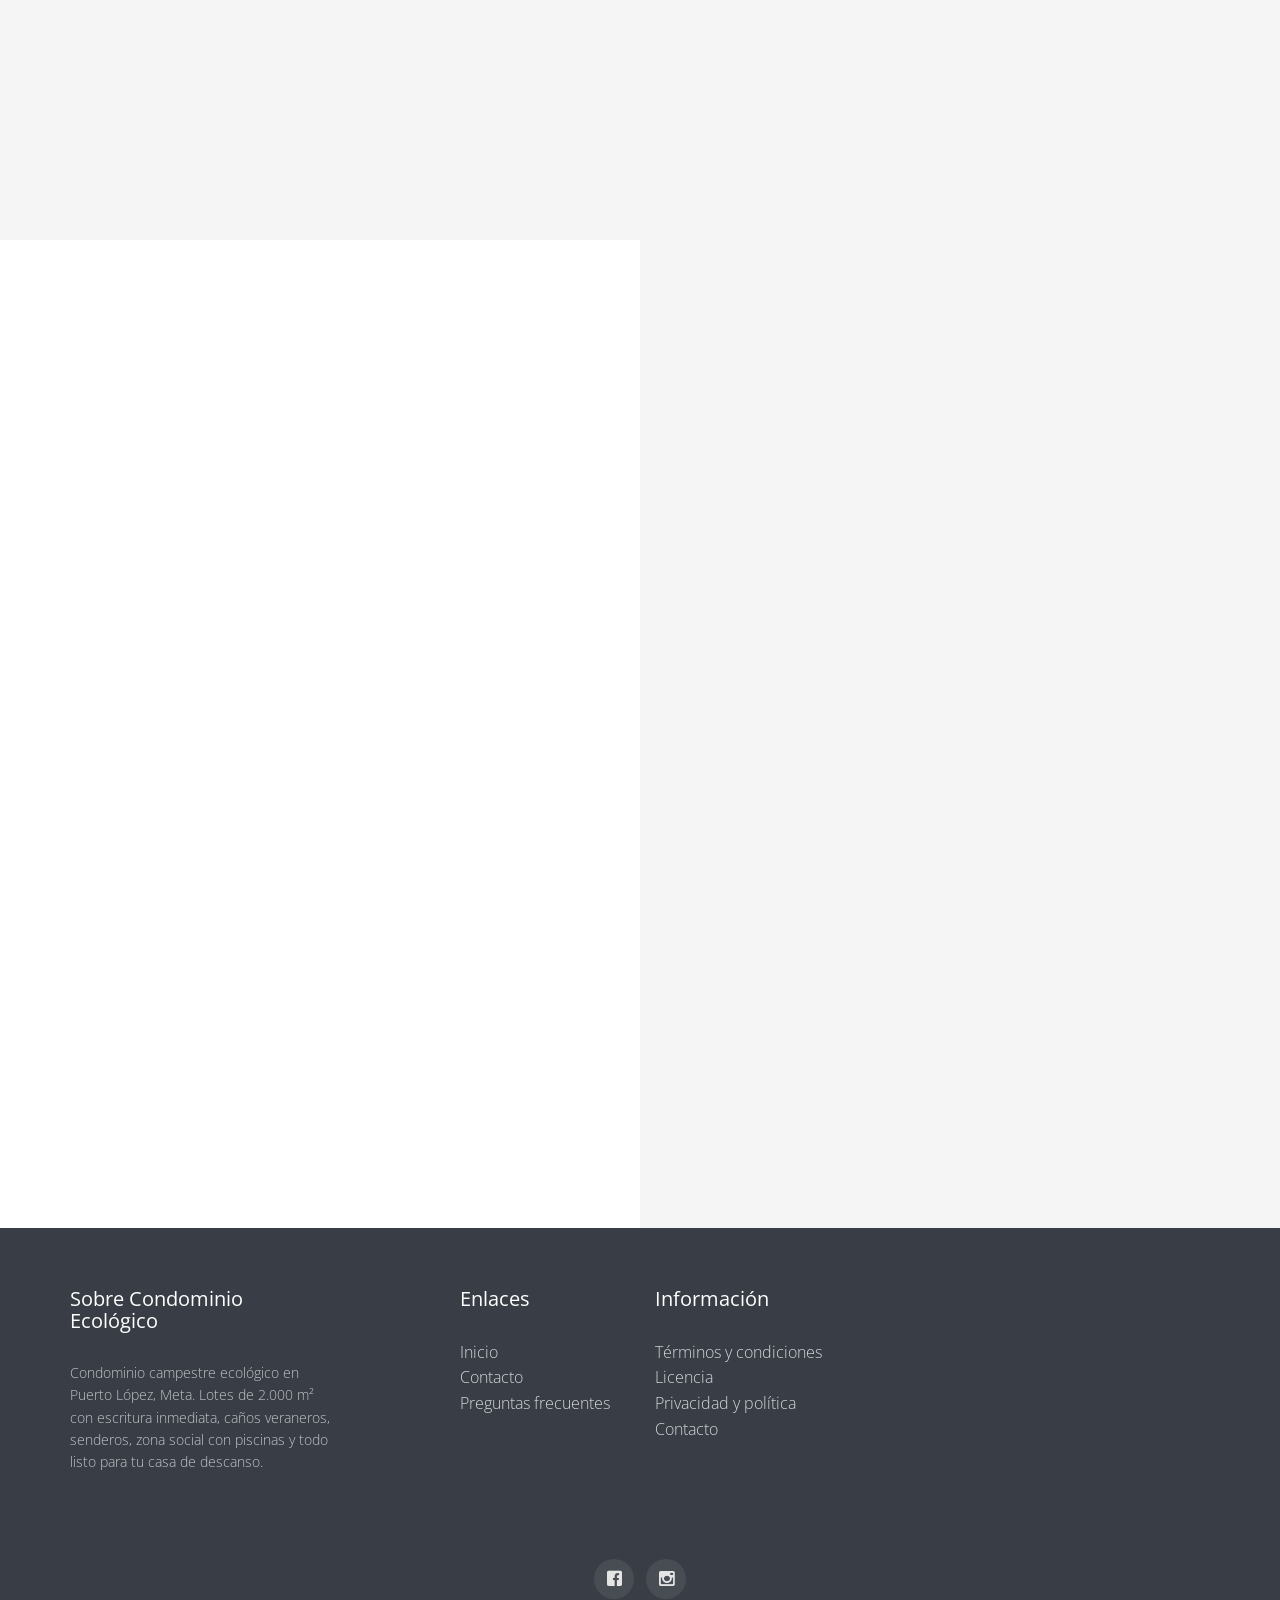
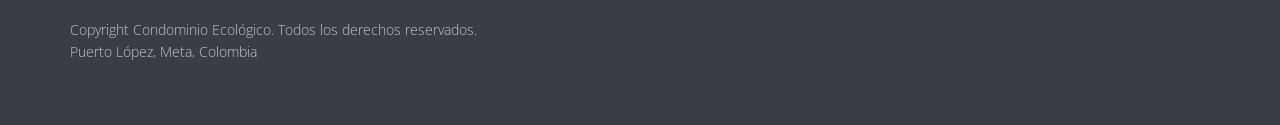
==== commit 9cb148b3: "feat: add mobile introduction section and update hero slide for better responsiveness" ====
--- a/index.html
+++ b/index.html
@@ -114,14 +114,14 @@
 				<div class="hero-video-overlay"></div>
 				<div class="container-fluid">
 					<div class="row">
-						<div class="col-md-4 col-md-offset-4 col-md-pull-4 js-fullheight slider-text">
+						<div class="col-md-4 col-md-offset-4 col-md-pull-4 js-fullheight slider-text hero-slide-desktop">
 							<div class="slider-text-inner">
 								<div class="desc">
 									<span class="status" data-i18n="index.slide.badge">Venta</span>
 									<h1 data-i18n="index.slide.title">Condominio Campestre Ecológico en Puerto López, Meta 📍</h1>
 									<h2 class="price" data-i18n="index.slide.highlight">Lotes de 2.000 m² con escritura inmediata</h2>
 									<div class="slide-desc" data-i18n="index.slide.desc" data-i18n-html><p>En el centro geográfico de Colombia, en el mar verde de los Llanos.</p><p>Un paraíso que se compone de:</p><ul class="slide-amenities"><li>🌿 Caños veraneros</li><li>🚶‍♀️ Senderos para caminatas ecológicas</li><li>🌳 Zona de B.B.Q</li><li>👨‍👩‍👧‍👦 Parques infantiles</li><li>🏊 Zona social con piscinas y mucho más</li></ul><p>Todo listo para construir tu casa de descanso.</p></div>
-									<p><a class="btn btn-primary btn-lg" href="contact.html" data-i18n="index.slide.learn">Saber más</a></p>
+									<p><a class="btn btn-primary btn-lg" href="#fh5co-contact" data-i18n="index.slide.learn">Saber más</a></p>
 								</div>
 							</div>
 						</div>
@@ -129,6 +129,18 @@
 				</div>
 			</div>
 		</aside>
+
+		<div id="fh5co-mobile-intro" class="fh5co-mobile-intro fh5co-section-gray">
+			<div class="container">
+				<div class="mobile-intro-inner">
+					<span class="status" data-i18n="index.slide.badge">Venta</span>
+					<h1 data-i18n="index.slide.title">Condominio Campestre Ecológico en Puerto López, Meta 📍</h1>
+					<h2 class="mobile-intro-highlight" data-i18n="index.slide.highlight">Lotes de 2.000 m² con escritura inmediata</h2>
+					<div class="mobile-intro-desc" data-i18n="index.slide.desc" data-i18n-html><p>En el centro geográfico de Colombia, en el mar verde de los Llanos.</p><p>Un paraíso que se compone de:</p><ul class="slide-amenities"><li>🌿 Caños veraneros</li><li>🚶‍♀️ Senderos para caminatas ecológicas</li><li>🌳 Zona de B.B.Q</li><li>👨‍👩‍👧‍👦 Parques infantiles</li><li>🏊 Zona social con piscinas y mucho más</li></ul><p>Todo listo para construir tu casa de descanso.</p></div>
+					<p class="mobile-intro-cta"><a class="btn btn-primary btn-lg" href="#fh5co-contact" data-i18n="index.slide.learn">Saber más</a></p>
+				</div>
+			</div>
+		</div>
 
 		<div id="fh5co-features" class="fh5co-section-gray">
 			<div class="container">
--- a/css/style.css
+++ b/css/style.css
@@ -287,6 +287,57 @@
   color: rgba(255, 255, 255, 0.92); }
 #fh5co-hero .flexslider .slider-text > .slider-text-inner .heading-title, #fh5co-hero .hero-video-wrap .slider-text > .slider-text-inner .heading-title {
   font-size: 60px; }
+
+.fh5co-mobile-intro {
+  display: none; }
+.fh5co-mobile-intro .mobile-intro-inner {
+  max-width: 640px;
+  margin: 0 auto; }
+.fh5co-mobile-intro .status {
+  padding: 5px 12px;
+  display: inline-block;
+  margin-bottom: 16px;
+  background: #44C662;
+  color: #fff;
+  font-weight: 400; }
+.fh5co-mobile-intro h1 {
+  font-size: 26px;
+  line-height: 1.35;
+  font-weight: 300;
+  margin: 0 0 12px 0;
+  color: #333; }
+.fh5co-mobile-intro .mobile-intro-highlight {
+  font-size: 22px;
+  line-height: 1.4;
+  font-weight: 300;
+  margin: 0 0 20px 0;
+  color: #44C662; }
+.fh5co-mobile-intro .mobile-intro-desc p {
+  margin: 0 0 0.75em 0;
+  color: #555;
+  font-size: 16px;
+  line-height: 1.6; }
+.fh5co-mobile-intro .slide-amenities {
+  margin: 0.25em 0 1em 0;
+  padding: 0 0 0 1.1em; }
+.fh5co-mobile-intro .slide-amenities li {
+  margin-bottom: 0.5em;
+  font-size: 16px;
+  color: #555;
+  line-height: 1.5; }
+.fh5co-mobile-intro .mobile-intro-cta {
+  margin: 24px 0 0 0; }
+@media screen and (max-width: 768px) {
+  #fh5co-hero .hero-slide-desktop {
+    display: none !important; }
+  #fh5co-hero,
+  #fh5co-hero .hero-video-wrap {
+    min-height: 55vh; }
+  #fh5co-hero .hero-video-wrap .slider-text > .slider-text-inner {
+    min-height: 55vh; }
+  .fh5co-mobile-intro {
+    display: block;
+    padding: 2.5em 0; } }
 
 /* Superfish Override Menu */
 .sf-menu {
@@ -1115,6 +1166,7 @@
     padding: 1.75em 1.5em; } }
 
 #fh5co-contact {
+  scroll-margin-top: 80px;
   flex-wrap: wrap;
   -webkit-flex-wrap: wrap;
   -moz-flex-wrap: wrap;
